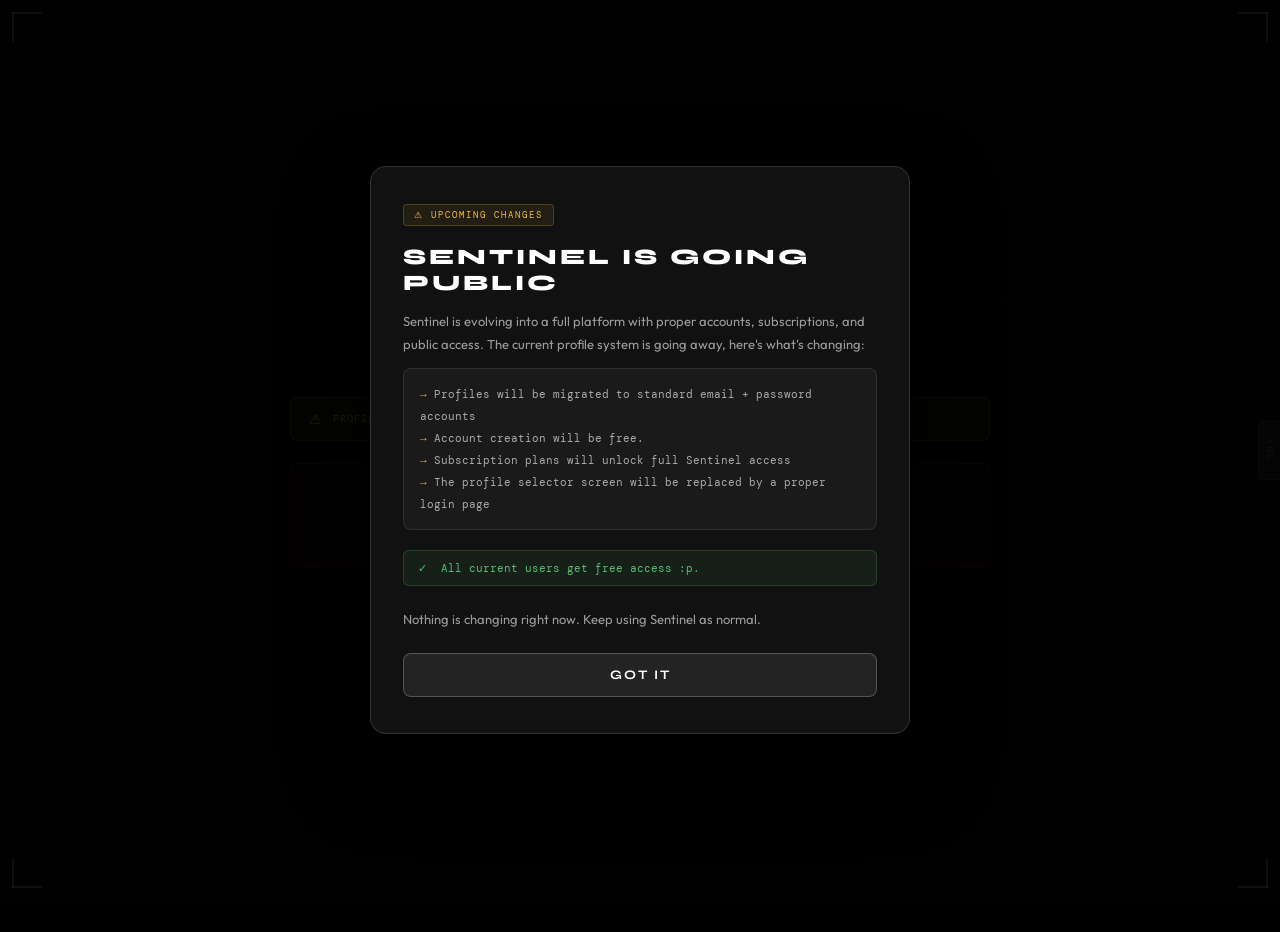
==== static/index.html @ 0b4715ba "Update index.html" ====
<!DOCTYPE html>
<html lang="en">
<head>
<meta charset="UTF-8">
<meta name="viewport" content="width=device-width, initial-scale=1.0">
<title>SENTINEL — Roblox Asset Moderation</title>
<link href="https://fonts.googleapis.com/css2?family=DM+Mono:wght@400;500&family=Syne:wght@400;600;700;800&family=Outfit:wght@300;400;500;600;700;900&display=swap" rel="stylesheet">
<style>
  *, *::before, *::after { margin: 0; padding: 0; box-sizing: border-box; }

  :root {
    --bg: #0a0a0a;
    --surface: rgba(30, 30, 30, 0.72);
    --surface2: rgba(38, 38, 38, 0.68);
    --surface3: rgba(48, 48, 48, 0.65);
    --border: rgba(255,255,255,0.11);
    --border-bright: rgba(255,255,255,0.26);
    --accent: #ffffff;
    --accent3: #ff3b3b;
    --warn: #f0c040;
    --text: #e8e8e8;
    --text-dim: rgba(232,232,232,0.52);
    --text-dimmer: rgba(232,232,232,0.28);
    --font-mono: 'DM Mono', monospace;
    --font-ui: 'Outfit', sans-serif;
    --font-display: 'Syne', sans-serif;
  }

  html, body { height: 100%; background: #000; color: var(--text); font-family: var(--font-ui); font-size: 15px; overflow: hidden; }

  /* ── VIDEO BACKGROUND ── */
  #bg-video {
    position: fixed; inset: 0; width: 100%; height: 100%;
    object-fit: cover; object-position: center;
    z-index: 0; pointer-events: none;
  }

  /* dim overlay so content stays readable */
  #bg-overlay {
    position: fixed; inset: 0;
    background: rgba(0,0,0,0.55);
    z-index: 0; pointer-events: none;
  }

  body::after {
    content: ''; position: fixed; inset: 0;
    background-image: url("data:image/svg+xml,%3Csvg viewBox='0 0 256 256' xmlns='http://www.w3.org/2000/svg'%3E%3Cfilter id='noise'%3E%3CfeTurbulence type='fractalNoise' baseFrequency='0.9' numOctaves='4' stitchTiles='stitch'/%3E%3C/filter%3E%3Crect width='100%25' height='100%25' filter='url(%23noise)' opacity='0.035'/%3E%3C/svg%3E");
    pointer-events: none; z-index: 9999; opacity: 0.4;
  }

  .corner-decor { position: fixed; width: 80px; height: 80px; pointer-events: none; z-index: 2; }
  .corner-decor::before, .corner-decor::after { content: ''; position: absolute; background: rgba(255,255,255,0.3); }
  .corner-decor.tl { top: 12px; left: 12px; }
  .corner-decor.tl::before { top:0;left:0;width:30px;height:2px; } .corner-decor.tl::after { top:0;left:0;width:2px;height:30px; }
  .corner-decor.tr { top: 12px; right: 12px; }
  .corner-decor.tr::before { top:0;right:0;width:30px;height:2px; } .corner-decor.tr::after { top:0;right:0;width:2px;height:30px; }
  .corner-decor.bl { bottom: 12px; left: 12px; }
  .corner-decor.bl::before { bottom:0;left:0;width:30px;height:2px; } .corner-decor.bl::after { bottom:0;left:0;width:2px;height:30px; }
  .corner-decor.br { bottom: 12px; right: 12px; }
  .corner-decor.br::before { bottom:0;right:0;width:30px;height:2px; } .corner-decor.br::after { bottom:0;right:0;width:2px;height:30px; }

  /* ── LAYOUT ── */
  #app { position: relative; z-index: 1; display: flex; flex-direction: column; height: 100vh; overflow: hidden; }

  /* ── TOPBAR ── */
  #topbar {
    display: flex; align-items: center; justify-content: space-between;
    padding: 12px 28px; border-bottom: 1px solid var(--border);
    background: rgba(10,10,10,0.75); backdrop-filter: blur(20px); -webkit-backdrop-filter: blur(20px); flex-shrink: 0;
  }

  .logo-lockup { display: flex; align-items: center; gap: 14px; }
  .logo-icon { width: 36px; height: 36px; border: 1px solid rgba(255,255,255,0.2); display: flex; align-items: center; justify-content: center; border-radius: 8px; background: rgba(255,255,255,0.06); }
  .logo-icon svg { width: 18px; height: 18px; }
  .logo-text { font-family: var(--font-display); font-size: 22px; font-weight: 800; letter-spacing: 5px; color: #fff; }
  .logo-sub { font-family: var(--font-mono); font-size: 9px; color: var(--text-dimmer); letter-spacing: 2px; text-transform: uppercase; margin-top: 2px; }

  .status-pill { display: flex; align-items: center; gap: 8px; padding: 6px 14px; border: 1px solid var(--border); background: var(--surface); font-family: var(--font-mono); font-size: 11px; color: var(--text-dim); letter-spacing: 1px; border-radius: 6px; }
  .status-dot { width: 7px; height: 7px; border-radius: 50%; background: var(--text-dimmer); transition: all 0.4s; }
  .status-dot.online { background: var(--accent); box-shadow: 0 0 8px var(--accent); animation: pulse-dot 2s infinite; }
  .status-dot.error { background: var(--accent3); box-shadow: 0 0 8px var(--accent3); }
  @keyframes pulse-dot { 0%,100%{opacity:1} 50%{opacity:0.4} }

  /* profile pill in topbar */
  .profile-pill {
    display: flex; align-items: center; gap: 10px;
    padding: 6px 14px; border: 1px solid var(--border);
    background: var(--surface); border-radius: 6px; cursor: pointer;
    transition: border-color 0.2s;
  }
  .profile-pill:hover { border-color: var(--border-bright); }
  .profile-pill-avatar { width: 24px; height: 24px; border-radius: 50%; background: var(--surface3); border: 1px solid var(--border); overflow: hidden; display: flex; align-items: center; justify-content: center; font-family: var(--font-display); font-weight: 700; font-size: 11px; color: rgba(255,255,255,0.6); flex-shrink: 0; }
  .profile-pill-avatar img { width: 100%; height: 100%; object-fit: cover; border-radius: 50%; }
  .profile-pill-name { font-family: var(--font-mono); font-size: 11px; color: var(--text-dim); letter-spacing: 1px; }

  /* ── NAV ── */
  #nav { display: flex; gap: 2px; padding: 0 28px; background: rgba(10,10,10,0.70); backdrop-filter: blur(20px); -webkit-backdrop-filter: blur(20px); border-bottom: 1px solid var(--border); flex-shrink: 0; }
  .nav-tab { padding: 11px 22px; font-family: var(--font-display); font-size: 13px; font-weight: 700; letter-spacing: 2px; text-transform: uppercase; color: var(--text-dimmer); cursor: pointer; border-bottom: 2px solid transparent; transition: all 0.25s; background: none; border-top: none; border-left: none; border-right: none; white-space: nowrap; }
  .nav-tab:hover { color: var(--text); }
  .nav-tab.active { color: #fff; border-bottom-color: #fff; }
  .nav-tab .tab-badge { position: absolute; top: 6px; right: 6px; width: 7px; height: 7px; border-radius: 50%; background: var(--accent3); box-shadow: 0 0 6px var(--accent3); display: none; }
  .nav-tab .tab-badge.show { display: block; }

  /* ── CONTENT ── */
  #content { flex: 1; overflow: hidden; position: relative; }
  .tab-panel { position: absolute; inset: 0; overflow-y: auto; padding: 28px; display: none; animation: fadeIn 0.2s ease; }
  .tab-panel.active { display: block; }
  @keyframes fadeIn { from{opacity:0;transform:translateY(6px)} to{opacity:1;transform:translateY(0)} }

  ::-webkit-scrollbar { width: 6px; }
  ::-webkit-scrollbar-track { background: transparent; }
  ::-webkit-scrollbar-thumb { background: rgba(255,255,255,0.1); border-radius: 3px; }

  /* ── CARDS ── */
  .card { background: var(--surface); border: 1px solid var(--border); padding: 20px; border-radius: 12px; transition: border-color 0.25s, box-shadow 0.25s; backdrop-filter: blur(12px); -webkit-backdrop-filter: blur(12px); }
  .card:hover { border-color: rgba(255,255,255,0.18); box-shadow: 0 4px 32px rgba(0,0,0,0.4); }

  .section-title { font-family: var(--font-display); font-size: 11px; font-weight: 700; letter-spacing: 3px; text-transform: uppercase; color: rgba(255,255,255,0.6); margin-bottom: 18px; display: flex; align-items: center; gap: 12px; }
  .section-title::before { content: ''; display: inline-block; width: 16px; height: 1px; background: rgba(255,255,255,0.35); }
  .section-title::after { content: ''; flex: 1; height: 1px; background: linear-gradient(90deg,rgba(255,255,255,0.08),transparent); pointer-events: none; }

  .grid-2 { display: grid; grid-template-columns: repeat(auto-fit,minmax(320px,1fr)); gap: 16px; }
  .grid-3 { display: grid; grid-template-columns: repeat(auto-fit,minmax(240px,1fr)); gap: 16px; }
  .grid-4 { display: grid; grid-template-columns: repeat(auto-fit,minmax(180px,1fr)); gap: 12px; }
  .mb-20 { margin-bottom: 20px; }
  .mb-28 { margin-bottom: 28px; }

  /* ── INPUTS ── */
  .field-label { font-family: var(--font-mono); font-size: 10px; letter-spacing: 2px; color: var(--text-dimmer); text-transform: uppercase; margin-bottom: 8px; display: block; }
  input[type="text"], input[type="password"], input[type="url"], input[type="number"], input[type="email"], textarea, select { width: 100%; background: rgba(255,255,255,0.04); border: 1px solid var(--border); color: var(--text); padding: 10px 14px; font-family: var(--font-mono); font-size: 12px; transition: all 0.2s; outline: none; appearance: none; border-radius: 6px; }
  input:focus, textarea:focus, select:focus { border-color: rgba(255,255,255,0.3); background: rgba(255,255,255,0.06); }
  textarea { resize: vertical; min-height: 90px; }
  select option { background: var(--surface2); color: var(--text); }

  /* ── BUTTONS ── */
  .btn { padding: 10px 20px; font-family: var(--font-display); font-size: 12px; font-weight: 700; letter-spacing: 1.5px; text-transform: uppercase; cursor: pointer; border: 1px solid var(--border); background: transparent; color: var(--text-dim); transition: all 0.2s; border-radius: 6px; }
  .btn:hover { border-color: rgba(255,255,255,0.22); background: rgba(255,255,255,0.05); color: var(--text); }
  .btn-primary { border-color: rgba(255,255,255,0.25); color: #fff; background: rgba(255,255,255,0.08); }
  .btn-primary:hover { background: rgba(255,255,255,0.14); border-color: rgba(255,255,255,0.4); }
  .btn-danger { border-color: rgba(255,59,59,0.35); color: #ff5f5f; background: rgba(255,59,59,0.06); }
  .btn-danger:hover { background: rgba(255,59,59,0.12); }
  .btn-warn { border-color: rgba(240,192,64,0.35); color: var(--warn); }
  .btn-sm { padding: 6px 14px; font-size: 11px; }
  .btn-block { width: 100%; }
  .btn-group { display: flex; gap: 10px; flex-wrap: wrap; margin-top: 12px; }

  /* ── TOGGLE ── */
  .toggle-row { display: flex; align-items: center; justify-content: space-between; gap: 12px; margin-bottom: 14px; }
  .toggle-label { font-size: 14px; font-weight: 600; color: var(--text); }
  .toggle-desc { font-family: var(--font-mono); font-size: 10px; color: var(--text-dimmer); margin-top: 3px; }
  .toggle-sw { width: 44px; height: 24px; background: rgba(255,255,255,0.1); border: 1px solid var(--border); border-radius: 12px; position: relative; cursor: pointer; flex-shrink: 0; transition: all 0.3s; }
  .toggle-sw::after { content: ''; position: absolute; width: 18px; height: 18px; background: var(--text-dim); border-radius: 50%; top: 2px; left: 2px; transition: all 0.3s; }
  .toggle-sw.on { background: rgba(255,255,255,0.15); border-color: rgba(255,255,255,0.3); }
  .toggle-sw.on::after { left: 22px; background: #fff; }

  /* ── SLIDER ── */
  .slider-row { display: flex; align-items: center; gap: 14px; }
  input[type="range"] { flex: 1; -webkit-appearance: none; height: 2px; background: rgba(255,255,255,0.1); border: none; border-radius: 2px; outline: none; padding: 0; }
  input[type="range"]::-webkit-slider-thumb { -webkit-appearance: none; width: 14px; height: 14px; border-radius: 50%; background: #fff; cursor: pointer; }
  .slider-val { font-family: var(--font-mono); font-size: 12px; color: var(--text-dim); min-width: 55px; text-align: right; }

  /* ── BADGES ── */
  .badge { display: inline-flex; align-items: center; gap: 5px; padding: 3px 10px; font-family: var(--font-mono); font-size: 10px; letter-spacing: 1px; border-radius: 2px; text-transform: uppercase; }
  .badge-active { background: rgba(255,255,255,0.08); color: #d0d0d0; border: 1px solid rgba(255,255,255,0.15); }
  .badge-inactive { background: rgba(255,59,59,0.1); color: #ff6b6b; border: 1px solid rgba(255,59,59,0.2); }
  .badge-info { background: rgba(255,255,255,0.06); color: rgba(255,255,255,0.7); border: 1px solid rgba(255,255,255,0.1); }

  /* ── STAT CARDS ── */
  .stat-card { background: var(--surface); border: 1px solid var(--border); padding: 18px 20px; border-radius: 10px; backdrop-filter: blur(12px); -webkit-backdrop-filter: blur(12px); }
  .stat-value { font-family: var(--font-display); font-size: 36px; font-weight: 800; color: #fff; line-height: 1; }
  .stat-label { font-family: var(--font-mono); font-size: 10px; color: var(--text-dimmer); letter-spacing: 2px; text-transform: uppercase; margin-top: 6px; }

  /* ── HISTORY ── */
  .history-item { background: var(--surface); border: 1px solid var(--border); padding: 16px 18px; margin-bottom: 8px; display: flex; align-items: center; gap: 16px; border-radius: 10px; transition: all 0.2s; }
  .history-item:hover { border-color: rgba(255,255,255,0.12); background: var(--surface2); }
  .history-avatar { width: 44px; height: 44px; border-radius: 50%; border: 1px solid var(--border); background: var(--surface3); flex-shrink: 0; display: flex; align-items: center; justify-content: center; font-family: var(--font-display); font-weight: 700; font-size: 16px; color: rgba(255,255,255,0.6); }
  .history-user { flex: 1; min-width: 0; }
  .history-user .display-name { font-weight: 700; font-size: 14px; }
  .history-user .username { font-family: var(--font-mono); font-size: 10px; color: var(--text-dimmer); }
  .history-audio { display: flex; align-items: center; gap: 8px; padding: 6px 12px; background: rgba(255,255,255,0.04); border: 1px solid var(--border); margin-top: 8px; font-family: var(--font-mono); font-size: 10px; color: var(--text-dim); border-radius: 4px; }
  .history-meta { display: flex; flex-direction: column; align-items: flex-end; gap: 5px; flex-shrink: 0; }
  .history-time { font-family: var(--font-mono); font-size: 10px; color: var(--text-dimmer); }

  /* ── GROUP ITEM ── */
  .group-item { background: var(--surface2); border: 1px solid var(--border); padding: 16px 18px; margin-bottom: 10px; display: flex; justify-content: space-between; align-items: center; gap: 12px; border-radius: 8px; }

  /* ── ASSET TYPE FILTER ── */
  .asset-filter-grid { display: grid; grid-template-columns: repeat(auto-fill, minmax(130px, 1fr)); gap: 8px; margin-bottom: 12px; }
  .asset-chip { display: flex; align-items: center; gap: 8px; padding: 8px 12px; border: 1px solid var(--border); border-radius: 6px; background: var(--surface2); cursor: pointer; transition: all 0.2s; font-family: var(--font-mono); font-size: 11px; color: var(--text-dim); user-select: none; }
  .asset-chip:hover { border-color: rgba(255,255,255,0.2); color: var(--text); }
  .asset-chip.selected { border-color: rgba(255,255,255,0.35); background: rgba(255,255,255,0.07); color: #fff; }
  .asset-chip-dot { width: 8px; height: 8px; border-radius: 50%; border: 1px solid rgba(255,255,255,0.3); flex-shrink: 0; transition: all 0.2s; }
  .asset-chip.selected .asset-chip-dot { background: #fff; border-color: #fff; }

  /* ── WHITELIST TABS ── */
  .wl-tabs { display: flex; gap: 6px; flex-wrap: wrap; margin-bottom: 12px; }
  .wl-tab { padding: 5px 12px; font-family: var(--font-mono); font-size: 10px; letter-spacing: 1px; border: 1px solid var(--border); border-radius: 4px; cursor: pointer; background: transparent; color: var(--text-dimmer); transition: all 0.2s; }
  .wl-tab:hover { border-color: rgba(255,255,255,0.2); color: var(--text); }
  .wl-tab.active { border-color: rgba(255,255,255,0.3); color: #fff; background: rgba(255,255,255,0.06); }

  /* ── TOAST ── */
  #toast-container { position: fixed; bottom: 20px; right: 20px; z-index: 9000; display: flex; flex-direction: column; gap: 10px; pointer-events: none; }
  .toast { padding: 12px 18px; background: var(--surface2); border-left: 2px solid rgba(255,255,255,0.3); font-family: var(--font-mono); font-size: 11px; animation: toast-in 0.3s ease, toast-out 0.3s ease 2.7s forwards; pointer-events: auto; max-width: 320px; box-shadow: 0 4px 24px rgba(0,0,0,0.6); border-radius: 6px; }
  .toast.success { border-color: rgba(200,200,200,0.4); }
  .toast.error { border-color: rgba(255,59,59,0.5); }
  .toast.warn { border-color: rgba(240,192,64,0.5); }
  @keyframes toast-in { from{opacity:0;transform:translateX(20px)} to{opacity:1;transform:translateX(0)} }
  @keyframes toast-out { from{opacity:1} to{opacity:0;pointer-events:none} }

  /* ── CRASH RECOVERY OVERLAY ── */
  #crash-overlay { position: fixed; inset: 0; z-index: 100000; background: #0a0a0a; display: flex; align-items: center; justify-content: center; }
  #crash-overlay.hidden { display: none; }
  .crash-box { text-align: center; max-width: 380px; padding: 32px; }
  .crash-dot { width: 10px; height: 10px; border-radius: 50%; background: var(--accent3); margin: 0 auto 22px; box-shadow: 0 0 14px rgba(255,59,59,0.6); animation: crash-pulse 1.4s infinite; }
  .crash-dot.updating { background: var(--warn); box-shadow: 0 0 14px rgba(240,192,64,0.6); }
  @keyframes crash-pulse { 0%,100%{opacity:1;transform:scale(1);} 50%{opacity:.35;transform:scale(.7);} }
  .crash-sub.updating { color: var(--warn); }
  .crash-title { font-family: var(--font-display); font-size: 22px; font-weight: 800; letter-spacing: 6px; color: #fff; }
  .crash-sub { font-family: var(--font-mono); font-size: 10px; letter-spacing: 3px; color: var(--accent3); margin-top: 9px; text-transform: uppercase; }
  .crash-msg { font-size: 13px; color: var(--text-dim); margin-top: 18px; line-height: 1.6; }
  .crash-bar { width: 100%; height: 3px; background: rgba(255,255,255,0.08); border-radius: 4px; margin-top: 26px; overflow: hidden; }
  .crash-bar-fill { height: 100%; width: 0%; background: #fff; border-radius: 4px; transition: width 0.5s ease; }
  .crash-status { font-family: var(--font-mono); font-size: 10px; letter-spacing: 1px; color: var(--text-dimmer); margin-top: 12px; }

  /* ── MIGRATION NOTICE POPUP ── */
  #migration-popup {
    position: fixed; inset: 0; z-index: 99000;
    display: flex; align-items: center; justify-content: center;
    padding: 20px;
    background: rgba(0,0,0,0.82);
    animation: fadeIn 0.3s ease;
  }
  #migration-popup.hidden { display: none; }
  #migration-popup-box {
    background: rgba(18,18,18,0.95);
    border: 1px solid rgba(255,255,255,0.14);
    border-radius: 16px;
    padding: 36px 32px;
    max-width: 540px; width: 100%;
    backdrop-filter: blur(20px); -webkit-backdrop-filter: blur(20px);
    box-shadow: 0 32px 80px rgba(0,0,0,0.8);
    animation: fadeIn 0.35s ease;
  }
  #migration-popup-box .mig-tag {
    display: inline-flex; align-items: center; gap: 6px;
    font-family: var(--font-mono); font-size: 9px; letter-spacing: 2px;
    color: var(--warn); background: rgba(240,192,64,0.08);
    border: 1px solid rgba(240,192,64,0.22);
    padding: 4px 10px; border-radius: 4px; margin-bottom: 18px;
  }
  #migration-popup-box h2 {
    font-family: var(--font-display); font-size: 22px; font-weight: 800;
    letter-spacing: 3px; color: #fff; margin-bottom: 14px;
  }
  #migration-popup-box p {
    font-family: var(--font-ui); font-size: 13px; line-height: 1.75;
    color: rgba(232,232,232,0.65); margin-bottom: 12px;
  }
  #migration-popup-box .mig-highlight {
    background: rgba(255,255,255,0.04);
    border: 1px solid rgba(255,255,255,0.09);
    border-radius: 8px; padding: 14px 16px; margin-bottom: 20px;
  }
  #migration-popup-box .mig-highlight li {
    font-family: var(--font-mono); font-size: 11px;
    color: rgba(232,232,232,0.7); line-height: 2;
    list-style: none; padding-left: 0;
  }
  #migration-popup-box .mig-highlight li::before {
    content: '→ '; color: var(--warn);
  }
  #migration-popup-box .mig-lifetime {
    font-family: var(--font-mono); font-size: 11px;
    color: rgba(100,220,130,0.85);
    background: rgba(100,220,130,0.07);
    border: 1px solid rgba(100,220,130,0.18);
    border-radius: 6px; padding: 10px 14px; margin-bottom: 22px;
  }
  #migration-popup-ok {
    width: 100%; padding: 13px;
    background: rgba(255,255,255,0.08);
    border: 1px solid rgba(255,255,255,0.22);
    color: #fff; font-family: var(--font-display);
    font-size: 13px; font-weight: 700; letter-spacing: 2px;
    border-radius: 8px; cursor: pointer;
    transition: all 0.2s;
  }
  #migration-popup-ok:hover {
    background: rgba(255,255,255,0.14);
    border-color: rgba(255,255,255,0.4);
  }

  /* ── PROFILE SCREEN MIGRATION BANNER ── */
  #profile-migration-banner {
    display: flex; align-items: center; gap: 10px;
    padding: 10px 18px; margin-bottom: 22px;
    background: rgba(240,192,64,0.07);
    border: 1px solid rgba(240,192,64,0.25);
    border-radius: 8px; max-width: 700px; width: 100%;
    backdrop-filter: blur(10px); -webkit-backdrop-filter: blur(10px);
  }
  #profile-migration-banner .pmb-icon {
    font-size: 14px; flex-shrink: 0;
  }
  #profile-migration-banner span {
    font-family: var(--font-mono); font-size: 10px;
    color: rgba(240,192,64,0.85); letter-spacing: 1px; line-height: 1.6;
  }
  .modal-overlay { position: fixed; inset: 0; background: rgba(0,0,0,0.75); z-index: 500; display: none; align-items: center; justify-content: center; padding: 20px; }
  .modal-overlay.open { display: flex; }
  .modal-box { background: var(--surface); border: 1px solid rgba(255,255,255,0.14); padding: 32px; width: 100%; max-width: 520px; max-height: 85vh; overflow-y: auto; position: relative; border-radius: 14px; box-shadow: 0 24px 80px rgba(0,0,0,0.7); animation: fadeIn 0.2s ease; backdrop-filter: blur(16px); -webkit-backdrop-filter: blur(16px); }
  .modal-box-lg { max-width: 760px; max-height: 82vh; display: flex; flex-direction: column; }
  .settings-tabs { display: flex; gap: 4px; border-bottom: 1px solid var(--border); margin-bottom: 20px; flex-wrap: wrap; }
  .settings-tab-btn { padding: 9px 16px; font-family: var(--font-display); font-size: 11px; font-weight: 700; letter-spacing: 1.5px; text-transform: uppercase; color: var(--text-dimmer); cursor: pointer; border-bottom: 2px solid transparent; transition: all 0.15s; }
  .settings-tab-btn:hover { color: var(--text-dim); }
  .settings-tab-btn.active { color: #fff; border-bottom-color: #fff; }
  .settings-tab-body { overflow-y: auto; flex: 1; padding-right: 4px; }
  .settings-tab-panel { display: none; }
  .settings-tab-panel.active { display: block; }
  .modal-close { position: absolute; top: 16px; right: 16px; background: none; border: 1px solid var(--border); color: var(--text-dim); width: 28px; height: 28px; cursor: pointer; font-size: 14px; display: flex; align-items: center; justify-content: center; transition: all 0.2s; border-radius: 6px; z-index: 10; }
  .modal-close:hover { border-color: rgba(255,59,59,0.4); color: #ff6b6b; }

  /* ── PROFILE SELECTOR SCREEN ── */
  #profile-screen {
    position: fixed; inset: 0; z-index: 200;
    background: var(--bg); display: flex; align-items: center; justify-content: center;
    flex-direction: column; padding: 40px 20px;
  }
  #profile-screen.hidden { display: none; }

  #exe-screen {
    position: fixed; inset: 0; z-index: 210;
    background: var(--bg); display: flex; align-items: center; justify-content: center;
    flex-direction: column; padding: 40px 20px;
  }
  #exe-screen.hidden { display: none; }
  #exe-screen-box {
    width: 100%; max-width: 380px;
    background: var(--surface); border: 1px solid rgba(255,255,255,0.14);
    border-radius: 14px; padding: 32px; box-shadow: 0 24px 80px rgba(0,0,0,0.7);
  }

  .profile-screen-logo { text-align: center; margin-bottom: 40px; }
  .profile-screen-logo .big-logo { font-family: var(--font-display); font-size: 36px; font-weight: 800; letter-spacing: 8px; color: #fff; }
  .profile-screen-logo .big-sub { font-family: var(--font-mono); font-size: 10px; color: var(--text-dimmer); letter-spacing: 3px; margin-top: 6px; }

  .profile-grid { display: grid; grid-template-columns: repeat(auto-fill, minmax(160px, 1fr)); gap: 16px; width: 100%; max-width: 700px; margin-bottom: 24px; }
  .profile-card { background: var(--surface); border: 1px solid var(--border); border-radius: 12px; padding: 24px 16px; text-align: center; cursor: pointer; transition: all 0.25s; backdrop-filter: blur(12px); -webkit-backdrop-filter: blur(12px); }
  .profile-card:hover { border-color: rgba(255,255,255,0.25); background: var(--surface2); transform: translateY(-2px); }
  .profile-card.add-card { border-style: dashed; border-color: rgba(255,255,255,0.1); }
  .profile-card.add-card:hover { border-color: rgba(255,255,255,0.25); }
  .profile-card { position: relative; }
  .profile-delete-btn {
    position: absolute; top: 8px; right: 8px;
    width: 24px; height: 24px;
    border-radius: 50%;
    background: rgba(255,59,59,0.15);
    border: 1px solid rgba(255,59,59,0.3);
    color: #ff5f5f;
    font-size: 12px;
    display: none;
    align-items: center; justify-content: center;
    cursor: pointer;
    transition: all 0.2s;
    z-index: 10;
  }
  .profile-delete-btn:hover { background: rgba(255,59,59,0.3); }
  .profile-card:hover .profile-delete-btn { display: flex; }

  .profile-card-avatar { width: 64px; height: 64px; border-radius: 50%; border: 2px solid var(--border); background: var(--surface3); margin: 0 auto 14px; overflow: hidden; display: flex; align-items: center; justify-content: center; font-family: var(--font-display); font-weight: 800; font-size: 24px; color: rgba(255,255,255,0.5); }
  .profile-card-avatar img { width: 100%; height: 100%; object-fit: cover; border-radius: 50%; }
  .profile-card-name { font-family: var(--font-display); font-size: 15px; font-weight: 700; letter-spacing: 1px; color: #fff; margin-bottom: 4px; }
  .profile-card-sub { font-family: var(--font-mono); font-size: 9px; color: var(--text-dimmer); letter-spacing: 1px; }

  /* ── PIN MODAL ── */
  .pin-display { display: flex; gap: 12px; justify-content: center; margin: 24px 0; }
  .pin-dot { width: 16px; height: 16px; border-radius: 50%; border: 2px solid rgba(255,255,255,0.2); transition: all 0.2s; }
  .pin-dot.filled { background: #fff; border-color: #fff; }
  .pin-keypad { display: grid; grid-template-columns: repeat(3, 1fr); gap: 10px; max-width: 240px; margin: 0 auto; }
  .pin-key { padding: 16px; background: var(--surface2); border: 1px solid var(--border); border-radius: 8px; font-family: var(--font-display); font-size: 18px; font-weight: 700; color: var(--text); cursor: pointer; transition: all 0.15s; text-align: center; }
  .pin-key:hover { background: var(--surface3); border-color: rgba(255,255,255,0.2); }
  .pin-key:active { transform: scale(0.95); }
  .pin-key.del { font-size: 14px; color: var(--text-dim); }

  /* ── INFO BOX ── */
  .info-box { padding: 12px 16px; background: rgba(255,255,255,0.04); border: 1px solid rgba(255,255,255,0.08); font-family: var(--font-mono); font-size: 11px; line-height: 1.7; color: var(--text-dim); margin-bottom: 16px; border-radius: 6px; }
  .info-box.warn-box { background: rgba(240,192,64,0.05); border-color: rgba(240,192,64,0.18); color: var(--warn); }

  .divider { height: 1px; background: linear-gradient(90deg,transparent,var(--border),transparent); margin: 28px 0; }

  .danger-zone { border: 1px solid rgba(255,77,109,0.3); padding: 16px 20px; border-radius: 8px; }

  /* ── CONNECT CODE ── */
  .connect-code-display { font-family: var(--font-display); font-size: 64px; font-weight: 800; letter-spacing: 16px; color: #fff; background: var(--surface2); border: 1px solid var(--border-bright); padding: 24px; border-radius: 12px; text-align: center; margin-bottom: 10px; transition: border-color 0.3s; }
  .connect-code-display.connected { border-color: rgba(255,255,255,0.5); }

  @media (max-width: 600px) {
    #topbar { padding: 10px 14px; }
    #nav { padding: 0 10px; overflow-x: auto; }
    .tab-panel { padding: 16px; }
    .profile-grid { grid-template-columns: repeat(2, 1fr); }
  }

  /* ── MEMORY BAR ── */
  .mem-bar-wrap {
    display: flex; align-items: center; gap: 8px;
    padding: 5px 12px; border: 1px solid var(--border);
    background: var(--surface); border-radius: 6px;
    font-family: var(--font-mono); font-size: 10px;
    color: var(--text-dimmer); letter-spacing: 1px;
    cursor: default; transition: all 0.3s;
  }
  .mem-bar-wrap.warn { border-color: rgba(240,192,64,0.4); color: var(--warn); }
  .mem-bar-wrap.crit { border-color: rgba(255,59,59,0.5); color: #ff6b6b; animation: pulse-border 1s infinite; }
  @keyframes pulse-border { 0%,100%{border-color:rgba(255,59,59,0.5)} 50%{border-color:rgba(255,59,59,0.9)} }
  .mem-track { width: 60px; height: 4px; background: rgba(255,255,255,0.08); border-radius: 2px; overflow: hidden; }
  .mem-fill { height: 100%; border-radius: 2px; background: rgba(255,255,255,0.5); transition: width 0.5s, background 0.5s; }
  .mem-fill.warn { background: var(--warn); }
  .mem-fill.crit { background: #ff5f5f; }
  .degraded-tag {
    padding: 2px 6px; font-size: 9px; letter-spacing: 1px;
    background: rgba(255,59,59,0.15); color: #ff6b6b;
    border: 1px solid rgba(255,59,59,0.3); border-radius: 3px;
    animation: pulse-dot 1s infinite;
  }

  /* ── FLOATING LOG BUTTON ── */
  #log-float-btn {
    position: fixed; right: 0; top: 50%; transform: translateY(-50%);
    width: 22px; height: 60px; background: var(--surface2);
    border: 1px solid var(--border); border-right: none;
    border-radius: 6px 0 0 6px; cursor: pointer; z-index: 300;
    display: flex; align-items: center; justify-content: center;
    writing-mode: vertical-rl; font-family: var(--font-mono);
    font-size: 8px; color: var(--text-dimmer); letter-spacing: 2px;
    text-transform: uppercase; transition: all 0.2s;
  }
  #log-float-btn:hover { background: var(--surface3); color: var(--text); border-color: rgba(255,255,255,0.15); }
  #log-float-btn.debug-on { color: #ff5f5f; border-color: rgba(255,59,59,0.3); }

  /* ── FLOATING LOG WINDOW ── */
  #log-float-panel {
    position: fixed; right: 22px; top: 50%;
    transform: translateY(-50%);
    width: 420px; max-height: 60vh;
    background: rgba(10,10,10,0.97);
    border: 1px solid rgba(255,255,255,0.12);
    border-radius: 10px; z-index: 299;
    display: none; flex-direction: column;
    box-shadow: -8px 0 40px rgba(0,0,0,0.6);
    backdrop-filter: blur(16px);
    animation: slideInRight 0.2s ease;
  }
  #log-float-panel.open { display: flex; }
  @keyframes slideInRight { from{opacity:0;transform:translateY(-50%) translateX(20px)} to{opacity:1;transform:translateY(-50%) translateX(0)} }

  .log-panel-header {
    display: flex; align-items: center; justify-content: space-between;
    padding: 10px 14px; border-bottom: 1px solid var(--border);
    flex-shrink: 0;
  }
  .log-panel-title { font-family: var(--font-display); font-size: 12px; font-weight: 700; letter-spacing: 2px; color: #fff; }
  .log-panel-controls { display: flex; gap: 6px; align-items: center; }
  .log-panel-controls select { background: var(--surface2); border: 1px solid var(--border); color: var(--text-dim); padding: 3px 6px; font-family: var(--font-mono); font-size: 9px; border-radius: 4px; }

  .log-entries {
    flex: 1; overflow-y: auto; padding: 8px;
    font-family: var(--font-mono); font-size: 10px;
    line-height: 1.6;
  }
  .log-entry { padding: 3px 6px; border-radius: 3px; margin-bottom: 2px; display: flex; gap: 8px; }
  .log-entry:hover { background: rgba(255,255,255,0.03); }
  .log-ts { color: var(--text-dimmer); flex-shrink: 0; }
  .log-src { color: rgba(255,255,255,0.35); flex-shrink: 0; min-width: 60px; }
  .log-lvl { flex-shrink: 0; min-width: 52px; font-weight: 700; }
  .log-msg { color: var(--text-dim); word-break: break-all; }
  .log-lvl.INFO    { color: rgba(200,200,200,0.8); }
  .log-lvl.DEBUG   { color: rgba(150,180,255,0.8); }
  .log-lvl.WARN    { color: var(--warn); }
  .log-lvl.ERROR   { color: #ff5f5f; }
  .log-lvl.ARCHIVE { color: rgba(100,255,160,0.8); }
  .log-lvl.DM      { color: rgba(200,150,255,0.8); }
  .log-lvl.NETWORK { color: rgba(100,200,255,0.8); }
  .log-lvl.MEMORY  { color: rgba(255,180,100,0.8); }

  /* ── DEBUG PANEL IN SETTINGS ── */
  .debug-section { margin-top: 20px; }
  .debug-grid { display: grid; grid-template-columns: 1fr 1fr; gap: 10px; margin-bottom: 14px; }
  .debug-stat { background: var(--surface2); border: 1px solid var(--border); padding: 12px 14px; border-radius: 8px; }
  .debug-stat-val { font-family: var(--font-display); font-size: 22px; font-weight: 800; color: #fff; }
  .debug-stat-lbl { font-family: var(--font-mono); font-size: 9px; color: var(--text-dimmer); letter-spacing: 1px; text-transform: uppercase; margin-top: 3px; }
  .debug-log-box {
    background: var(--surface2); border: 1px solid var(--border);
    border-radius: 8px; height: 260px; overflow-y: auto;
    font-family: var(--font-mono); font-size: 10px;
    padding: 8px;
  }

  /* ── SAVE-ACCOUNT POPUP ── */
  #save-account-popup {
    position: fixed; bottom: 28px; right: 28px; z-index: 1200;
    width: 320px;
    background: var(--surface); border: 1px solid var(--border-bright);
    border-radius: 12px; box-shadow: 0 8px 40px rgba(0,0,0,0.7);
    padding: 18px 20px 16px;
    transform: translateY(20px); opacity: 0;
    transition: transform 0.28s cubic-bezier(0.22,1,0.36,1), opacity 0.28s ease;
    pointer-events: none;
  }
  #save-account-popup.visible {
    transform: translateY(0); opacity: 1; pointer-events: all;
  }
  .save-popup-header {
    display: flex; align-items: center; gap: 10px; margin-bottom: 12px;
  }
  .save-popup-avatar {
    width: 38px; height: 38px; border-radius: 50%;
    border: 1px solid var(--border-bright); overflow: hidden;
    background: var(--surface3); flex-shrink: 0;
    display: flex; align-items: center; justify-content: center;
    font-family: var(--font-display); font-weight: 800; font-size: 14px;
    color: rgba(255,255,255,0.5);
  }
  .save-popup-avatar img { width: 100%; height: 100%; object-fit: cover; }
  .save-popup-title {
    font-family: var(--font-display); font-size: 13px;
    font-weight: 700; letter-spacing: 1px; color: #fff;
  }
  .save-popup-sub {
    font-family: var(--font-mono); font-size: 10px;
    color: var(--text-dimmer); margin-top: 2px;
  }
  .save-popup-question {
    font-family: var(--font-mono); font-size: 11px;
    color: var(--text-dim); margin-bottom: 14px; line-height: 1.6;
  }
  .save-popup-btns {
    display: flex; gap: 8px;
  }
  .save-popup-btns .btn {
    flex: 1; padding: 8px 0; font-size: 12px; justify-content: center;
  }

  /* ── COOKIE SAVE MODE SELECTOR (Settings) ── */
  .save-mode-options {
    display: flex; flex-direction: column; gap: 8px; margin-top: 10px;
  }
  .save-mode-option {
    display: flex; align-items: flex-start; gap: 12px;
    padding: 10px 12px; border-radius: 8px;
    border: 1px solid var(--border);
    background: var(--surface2); cursor: pointer;
    transition: border-color 0.18s, background 0.18s;
  }
  .save-mode-option:hover { border-color: rgba(255,255,255,0.18); }
  .save-mode-option.active {
    border-color: rgba(255,255,255,0.5);
    background: rgba(255,255,255,0.05);
  }
  .save-mode-dot {
    width: 16px; height: 16px; border-radius: 50%;
    border: 2px solid rgba(255,255,255,0.25);
    flex-shrink: 0; margin-top: 1px;
    display: flex; align-items: center; justify-content: center;
    transition: border-color 0.18s;
  }
  .save-mode-option.active .save-mode-dot {
    border-color: #fff;
  }
  .save-mode-dot::after {
    content: ''; width: 7px; height: 7px; border-radius: 50%;
    background: #fff; display: none;
  }
  .save-mode-option.active .save-mode-dot::after { display: block; }
  .save-mode-label { font-size: 13px; font-weight: 600; color: var(--text); }
  .save-mode-desc  { font-family: var(--font-mono); font-size: 10px; color: var(--text-dimmer); margin-top: 2px; line-height: 1.5; }

  /* ══════════════════════════════════════════════════
     SENTINEL ANIMATION LAYER — injected
  ══════════════════════════════════════════════════ */

  /* ── BOOT SPLASH ── */
  #boot-splash {
    position: fixed; inset: 0; z-index: 9998;
    background: #000; display: flex; flex-direction: column;
    align-items: center; justify-content: center;
    overflow: hidden;
  }
  #boot-splash.fade-out {
    animation: splash-exit 0.8s cubic-bezier(0.4,0,0.2,1) forwards;
  }
  @keyframes splash-exit {
    0%   { opacity:1; transform:scale(1); }
    60%  { opacity:1; transform:scale(1.02); }
    100% { opacity:0; transform:scale(0.97); pointer-events:none; }
  }

  #boot-scanline-sweep {
    position: absolute; top: -100%; left: 0; right: 0; height: 60%;
    background: linear-gradient(180deg,
      transparent 0%,
      rgba(255,255,255,0.012) 40%,
      rgba(255,255,255,0.025) 50%,
      rgba(255,255,255,0.012) 60%,
      transparent 100%);
    animation: boot-sweep 1.4s ease-in-out 0.2s;
    pointer-events: none;
  }
  @keyframes boot-sweep {
    from { top: -60%; } to { top: 100%; }
  }

  #boot-logo-wrap {
    text-align: center; position: relative;
  }
  #boot-logo-text {
    font-family: var(--font-display); font-size: clamp(42px,9vw,90px);
    font-weight: 800; letter-spacing: clamp(8px,2vw,20px);
    color: #fff; position: relative; display: inline-block;
    animation: boot-logo-in 0.6s cubic-bezier(0.16,1,0.3,1) 0.1s both;
  }
  @keyframes boot-logo-in {
    from { opacity:0; transform:translateY(30px) scaleX(0.8); letter-spacing: 2px; }
    to   { opacity:1; transform:translateY(0) scaleX(1); }
  }

  #boot-logo-text.glitching::before,
  #boot-logo-text.glitching::after {
    content: attr(data-text);
    position: absolute; top: 0; left: 0; width: 100%; height: 100%;
    font-family: var(--font-display); font-size: inherit;
    font-weight: 800; letter-spacing: inherit;
  }
  #boot-logo-text.glitching::before {
    color: #ff3b3b; animation: glitch-1 0.15s infinite;
    clip-path: polygon(0 20%, 100% 20%, 100% 40%, 0 40%);
  }
  #boot-logo-text.glitching::after {
    color: rgba(100,200,255,0.8); animation: glitch-2 0.15s infinite;
    clip-path: polygon(0 60%, 100% 60%, 100% 80%, 0 80%);
  }
  @keyframes glitch-1 {
    0%,100%{transform:translate(0)} 33%{transform:translate(-4px,1px)} 66%{transform:translate(4px,-1px)}
  }
  @keyframes glitch-2 {
    0%,100%{transform:translate(0)} 33%{transform:translate(3px,-2px)} 66%{transform:translate(-3px,2px)}
  }

  #boot-tagline {
    font-family: var(--font-mono); font-size: clamp(9px,1.2vw,12px);
    color: rgba(255,255,255,0.35); letter-spacing: 4px; text-transform: uppercase;
    margin-top: 14px;
    animation: boot-tag-in 0.5s ease 0.55s both;
  }
  @keyframes boot-tag-in { from{opacity:0;transform:translateY(8px)} to{opacity:1;transform:none} }

  #boot-progress-wrap {
    margin-top: 52px; width: clamp(200px,30vw,320px);
    animation: boot-tag-in 0.5s ease 0.65s both;
  }
  #boot-progress-bar {
    height: 1px; background: rgba(255,255,255,0.08);
    border-radius: 1px; overflow: hidden; position: relative;
  }
  #boot-progress-fill {
    height: 100%; width: 0%; background: rgba(255,255,255,0.7);
    border-radius: 1px; transition: width 0.08s linear;
    box-shadow: 0 0 8px rgba(255,255,255,0.4);
  }
  #boot-status-text {
    font-family: var(--font-mono); font-size: 10px;
    color: rgba(255,255,255,0.3); letter-spacing: 2px;
    margin-top: 10px; text-align: left;
    min-height: 16px;
  }

  #boot-corners .bc { position: absolute; width: 32px; height: 32px; }
  #boot-corners .bc::before, #boot-corners .bc::after {
    content:''; position:absolute; background:rgba(255,255,255,0.4);
    animation: bc-in 0.4s ease 0.05s both;
  }
  @keyframes bc-in { from{transform:scaleX(0)} to{transform:scaleX(1)} }
  #boot-corners .bc.tl { top:20px;left:20px; }
  #boot-corners .bc.tl::before{top:0;left:0;width:24px;height:1px;}
  #boot-corners .bc.tl::after{top:0;left:0;width:1px;height:24px;animation:bc-v 0.4s ease 0.1s both;}
  #boot-corners .bc.tr { top:20px;right:20px; }
  #boot-corners .bc.tr::before{top:0;right:0;width:24px;height:1px;}
  #boot-corners .bc.tr::after{top:0;right:0;width:1px;height:24px;animation:bc-v 0.4s ease 0.1s both;}
  #boot-corners .bc.bl { bottom:20px;left:20px; }
  #boot-corners .bc.bl::before{bottom:0;left:0;width:24px;height:1px;}
  #boot-corners .bc.bl::after{bottom:0;left:0;width:1px;height:24px;animation:bc-v 0.4s ease 0.1s both;}
  #boot-corners .bc.br { bottom:20px;right:20px; }
  #boot-corners .bc.br::before{bottom:0;right:0;width:24px;height:1px;}
  #boot-corners .bc.br::after{bottom:0;right:0;width:1px;height:24px;animation:bc-v 0.4s ease 0.1s both;}
  @keyframes bc-v { from{transform:scaleY(0)} to{transform:scaleY(1)} }

  /* ── MOUSE-REACTIVE GRID ── */
  #grid-glow-canvas {
    position: fixed; inset: 0; pointer-events: none; z-index: 0;
    mix-blend-mode: screen; opacity: 0.85;
  }

  /* ── PARTICLE FIELD ── */
  #particle-canvas {
    position: fixed; inset: 0; pointer-events: none; z-index: 0; opacity: 0.6;
  }

  /* ── CUSTOM CURSOR ── */
  #cursor-dot {
    position: fixed; width: 6px; height: 6px; border-radius: 50%;
    background: #fff; pointer-events: none; z-index: 99999;
    transform: translate(-50%,-50%);
    transition: transform 0.1s, opacity 0.2s;
    mix-blend-mode: difference;
  }
  #cursor-ring {
    position: fixed; width: 32px; height: 32px; border-radius: 50%;
    border: 1px solid rgba(255,255,255,0.4); pointer-events: none;
    z-index: 99998; transform: translate(-50%,-50%);
    transition: width 0.25s, height 0.25s, border-color 0.25s, opacity 0.3s;
    mix-blend-mode: difference;
  }
  #cursor-ring.hovering {
    width: 48px; height: 48px; border-color: rgba(255,255,255,0.7);
  }
  body { cursor: none; }

  /* ── ENHANCED TAB TRANSITIONS ── */
  .tab-panel {
    animation: none !important;
  }
  .tab-panel.tab-enter {
    animation: tab-slide-in 0.3s cubic-bezier(0.16,1,0.3,1) both !important;
  }
  .tab-panel.tab-exit {
    animation: tab-slide-out 0.25s cubic-bezier(0.4,0,1,1) both !important;
  }
  @keyframes tab-slide-in {
    from { opacity:0; transform:translateY(12px) scale(0.99); }
    to   { opacity:1; transform:none; }
  }
  @keyframes tab-slide-out {
    from { opacity:1; }
    to   { opacity:0; transform:translateY(-6px); }
  }

  /* ── NAV TAB INDICATOR ── */
  #nav-indicator {
    position: absolute; bottom: -1px; height: 2px;
    background: #fff; border-radius: 1px;
    transition: left 0.3s cubic-bezier(0.16,1,0.3,1), width 0.3s cubic-bezier(0.16,1,0.3,1);
    box-shadow: 0 0 12px rgba(255,255,255,0.6);
    pointer-events: none;
  }
  #nav { position: relative; }

  /* ── PROFILE SCREEN ENTRANCE ── */
  #profile-screen .profile-screen-logo {
    animation: ps-logo-in 0.7s cubic-bezier(0.16,1,0.3,1) 0.1s both;
  }
  @keyframes ps-logo-in {
    from { opacity:0; transform:translateY(-20px); }
    to   { opacity:1; transform:none; }
  }
  .profile-card {
    opacity: 0;
    animation: card-pop-in 0.5s cubic-bezier(0.16,1,0.3,1) both;
  }
  @keyframes card-pop-in {
    from { opacity:0; transform:translateY(18px) scale(0.95); }
    to   { opacity:1; transform:none; }
  }

  /* ── STAT CARD GLOW ── */
  .stat-card {
    transition: border-color 0.3s, box-shadow 0.3s, transform 0.25s;
    position: relative; overflow: hidden;
  }
  .stat-card::before {
    content: ''; position: absolute; inset: 0; opacity: 0;
    background: radial-gradient(ellipse at 50% 0%, rgba(255,255,255,0.06) 0%, transparent 70%);
    transition: opacity 0.3s;
  }
  .stat-card:hover { transform: translateY(-3px); box-shadow: 0 12px 40px rgba(0,0,0,0.5); border-color: rgba(255,255,255,0.18); }
  .stat-card:hover::before { opacity: 1; }

  /* ── CARD 3D TILT ── */
  .card { transform-style: preserve-3d; will-change: transform; }

  /* ── BUTTON RIPPLE ── */
  .btn { position: relative; overflow: hidden; }
  .btn-ripple {
    position: absolute; border-radius: 50%;
    background: rgba(255,255,255,0.15);
    transform: scale(0); animation: ripple-out 0.55s ease-out forwards;
    pointer-events: none;
  }
  @keyframes ripple-out {
    to { transform:scale(4); opacity:0; }
  }

  /* ── LOGO GLOW PULSE ── */
  .logo-text {
    animation: logo-glow 4s ease-in-out infinite;
  }
  @keyframes logo-glow {
    0%,100% { text-shadow: none; }
    50%      { text-shadow: 0 0 24px rgba(255,255,255,0.2), 0 0 48px rgba(255,255,255,0.08); }
  }

  /* ── TOPBAR ENTRANCE ── */
  #topbar { animation: topbar-in 0.5s cubic-bezier(0.16,1,0.3,1) 0.05s both; }
  @keyframes topbar-in {
    from { opacity:0; transform:translateY(-16px); }
    to   { opacity:1; transform:none; }
  }
  #nav { animation: topbar-in 0.5s cubic-bezier(0.16,1,0.3,1) 0.12s both; }

  /* ── TOAST ENHANCEMENT ── */
  .toast { border-left-width: 3px !important; }
  @keyframes toast-in {
    from { opacity:0; transform:translateX(30px) scale(0.95); }
    to   { opacity:1; transform:none; }
  }

  /* ── SCANLINE OVERLAY ── */
  #scanlines {
    position: fixed; inset: 0; pointer-events: none; z-index: 9997;
    background-image: repeating-linear-gradient(
      0deg,
      transparent, transparent 2px,
      rgba(0,0,0,0.03) 2px, rgba(0,0,0,0.03) 4px
    );
    opacity: 0.5;
  }

  /* ── WELCOME TOAST ── */
  #welcome-toast {
    position: fixed; top: 80px; left: 50%; transform: translateX(-50%) translateY(-20px);
    z-index: 8000; opacity: 0;
    background: rgba(15,15,15,0.95); border: 1px solid rgba(255,255,255,0.12);
    backdrop-filter: blur(20px); border-radius: 12px;
    padding: 14px 24px; text-align: center;
    box-shadow: 0 8px 40px rgba(0,0,0,0.6), 0 0 0 1px rgba(255,255,255,0.05);
    transition: opacity 0.4s, transform 0.4s cubic-bezier(0.16,1,0.3,1);
    white-space: nowrap;
  }
  #welcome-toast.show {
    opacity: 1; transform: translateX(-50%) translateY(0);
  }
  #welcome-toast-name {
    font-family: var(--font-display); font-size: 15px; font-weight: 700;
    letter-spacing: 2px; color: #fff;
  }
  #welcome-toast-sub {
    font-family: var(--font-mono); font-size: 10px; color: var(--text-dimmer);
    letter-spacing: 2px; margin-top: 4px;
  }

  /* ── MODAL ENHANCED ENTRANCE ── */
  .modal-box {
    animation: modal-in 0.3s cubic-bezier(0.16,1,0.3,1) both !important;
  }
  @keyframes modal-in {
    from { opacity:0; transform:scale(0.94) translateY(16px); }
    to   { opacity:1; transform:none; }
  }

  /* ── HISTORY ITEM ENTRANCE ── */
  .history-item {
    animation: hist-in 0.4s cubic-bezier(0.16,1,0.3,1) both;
  }
  @keyframes hist-in {
    from { opacity:0; transform:translateX(-10px); }
    to   { opacity:1; transform:none; }
  }

  /* ── PROFILE SCREEN LOGO GLITCH ── */
  .big-logo {
    position: relative; display: inline-block;
    animation: logo-glow 5s ease-in-out infinite;
  }
  .big-logo.glitching::before, .big-logo.glitching::after {
    content: attr(data-text); position: absolute; top:0;left:0;
    font-family:inherit; font-size:inherit; font-weight:inherit;
    letter-spacing:inherit; color:inherit;
  }
  .big-logo.glitching::before {
    color:#ff3b3b; animation:glitch-1 0.12s infinite;
    clip-path:polygon(0 15%,100% 15%,100% 35%,0 35%);
  }
  .big-logo.glitching::after {
    color:rgba(100,200,255,0.8); animation:glitch-2 0.12s infinite;
    clip-path:polygon(0 65%,100% 65%,100% 85%,0 85%);
  }

  /* ── CORNER DECOR ANIMATION ── */
  .corner-decor::before, .corner-decor::after {
    transition: background 0.5s;
  }
  .corner-decor-pulse::before, .corner-decor-pulse::after {
    background: rgba(255,255,255,0.7) !important;
    box-shadow: 0 0 8px rgba(255,255,255,0.4);
  }

  /* ── RESTORE TOOLBAR ── */
  #restore-toolbar {
    display: none; align-items: center; gap: 12px;
    padding: 10px 16px; background: rgba(255,255,255,0.04);
    border: 1px solid rgba(255,255,255,0.1); border-radius: 8px; margin-bottom: 14px; flex-wrap: wrap;
  }
  #restore-toolbar.visible { display: flex; }
  .restore-count-label { font-family: var(--font-mono); font-size: 11px; color: var(--text-dim); flex: 1; min-width: 120px; }
  #restore-progress { font-family: var(--font-mono); font-size: 10px; color: rgba(255,255,255,0.4); display: none; }
  .history-check {
    width: 18px; height: 18px; border: 1px solid var(--border); border-radius: 4px;
    cursor: pointer; flex-shrink: 0; display: flex; align-items: center; justify-content: center;
    transition: all 0.2s; background: transparent; color: transparent; font-size: 11px;
  }
  .history-check.checked { background: rgba(255,255,255,0.12); border-color: rgba(255,255,255,0.35); color: #fff; }
  .history-check:hover { border-color: rgba(255,255,255,0.3); }
  .btn-restore {
    padding: 5px 13px; font-family: var(--font-display); font-size: 10px; font-weight: 700;
    letter-spacing: 1px; text-transform: uppercase; cursor: pointer;
    border: 1px solid rgba(100,200,150,0.3); background: rgba(100,200,150,0.06);
    color: rgba(140,230,180,0.85); border-radius: 5px; transition: all 0.2s; white-space: nowrap;
  }
  .btn-restore:hover { background: rgba(100,200,150,0.14); border-color: rgba(100,200,150,0.5); color: #a0f0c0; }
  .btn-restore:disabled { opacity: 0.4; cursor: not-allowed; }
  .btn-restore.restored { border-color: rgba(100,200,150,0.15); color: rgba(140,230,180,0.35); cursor: default; background: transparent; }
  .badge-restored {
    background: rgba(100,200,150,0.1); color: rgba(140,230,180,0.7);
    border: 1px solid rgba(100,200,150,0.2); padding: 3px 10px;
    font-family: var(--font-mono); font-size: 10px; letter-spacing: 1px;
    border-radius: 2px; text-transform: uppercase;
  }


  /* ── MONITOR HEALTH BANNER ── */
  #monitor-health-banner {
    display: none; align-items: center; gap: 12px;
    padding: 11px 18px;
    background: rgba(255,160,50,0.07);
    border: 1px solid rgba(255,160,50,0.25);
    border-radius: 8px;
    margin-bottom: 14px;
    font-family: var(--font-mono);
    font-size: 11px;
    color: rgba(255,190,80,0.9);
  }
  #monitor-health-banner.visible { display: flex; }
  #monitor-health-banner .mhb-icon { font-size: 15px; flex-shrink: 0; }
  #monitor-health-banner .mhb-msg  { flex: 1; line-height: 1.5; }
  #monitor-health-banner .mhb-restart {
    padding: 5px 14px; font-family: var(--font-display); font-size: 10px;
    font-weight: 700; letter-spacing: 1px; text-transform: uppercase;
    border: 1px solid rgba(255,160,50,0.35); background: rgba(255,160,50,0.08);
    color: rgba(255,190,80,0.9); border-radius: 5px; cursor: pointer;
    transition: all 0.2s; white-space: nowrap;
  }
  #monitor-health-banner .mhb-restart:hover { background: rgba(255,160,50,0.16); }

  /* ── SANITY CHECK INDICATOR ── */
  #sanity-indicator {
    display: none; align-items: center; gap: 7px;
    padding: 5px 12px; border: 1px solid var(--border);
    background: var(--surface); border-radius: 6px;
    font-family: var(--font-mono); font-size: 10px;
    color: var(--text-dimmer); letter-spacing: 1px;
    cursor: default; transition: all 0.3s;
  }
  #sanity-indicator.visible { display: flex; }
  #sanity-indicator.running {
    border-color: rgba(240,192,64,0.3);
    background: rgba(240,192,64,0.05);
    color: rgba(240,192,64,0.8);
  }
  .sanity-dot {
    width: 6px; height: 6px; border-radius: 50%;
    background: var(--text-dimmer); flex-shrink: 0;
  }
  #sanity-indicator.running .sanity-dot {
    background: rgba(240,192,64,0.8);
    animation: pulse-dot 1s infinite;
  }

  /* ── COOKIE EXPIRED ACCOUNT STATES ── */
  .cookie-expired-badge {
    display: inline-flex; align-items: center; gap: 4px;
    padding: 3px 8px; background: rgba(255,59,59,0.1);
    border: 1px solid rgba(255,59,59,0.3);
    color: #ff6b6b; font-family: var(--font-mono);
    font-size: 9px; letter-spacing: 1px; border-radius: 3px;
    text-transform: uppercase; white-space: nowrap;
  }
  .account-row-expired {
    opacity: 0.55;
    pointer-events: none;
  }
  .account-row-expired .use-btn {
    pointer-events: none !important;
    border-color: rgba(255,59,59,0.2) !important;
    color: #ff6b6b !important;
    background: rgba(255,59,59,0.04) !important;
    cursor: not-allowed !important;
  }

  /* ── PHASE 2 ACTIVITY CHECK — monitor toggle lockout ── */
  #activity-check-row {
    display: none; align-items: center; gap: 10px;
    margin-top: 2px; margin-bottom: 8px;
    padding: 8px 12px;
    background: rgba(240,192,64,0.05);
    border: 1px solid rgba(240,192,64,0.2);
    border-radius: 6px;
  }
  #activity-check-row.visible { display: flex; }
  .activity-check-dot {
    width: 7px; height: 7px; border-radius: 50%;
    background: rgba(240,192,64,0.8);
    flex-shrink: 0;
    animation: pulse-dot 0.8s infinite;
  }
  .activity-check-label {
    font-family: var(--font-mono); font-size: 10px;
    color: rgba(240,192,64,0.9); letter-spacing: 1px;
    flex: 1;
  }
  .activity-check-countdown {
    font-family: var(--font-display); font-size: 14px;
    font-weight: 800; color: rgba(240,192,64,0.9);
    min-width: 18px; text-align: center;
  }
  /* grayed toggle during phase 2 */
  .toggle-sw.phase2-locked {
    opacity: 0.35 !important;
    pointer-events: none !important;
    cursor: not-allowed !important;
  }

</style>
<body>

<!-- ── CRASH RECOVERY OVERLAY ── -->
<div id="crash-overlay" class="hidden">
  <div class="crash-box">
    <div class="crash-dot" id="crash-dot"></div>
    <div class="crash-title">SENTINEL</div>
    <div class="crash-sub" id="crash-sub">Critical Error</div>
    <div class="crash-msg" id="crash-msg">Sentinel has encountered a critical error and is automatically repairing itself.</div>
    <div class="crash-bar"><div class="crash-bar-fill" id="crash-bar-fill"></div></div>
    <div class="crash-status" id="crash-status">Diagnosing issue…</div>
  </div>
</div>

<!-- ── VIDEO BACKGROUND ── -->
<video id="bg-video" autoplay muted loop playsinline>
  <source src="https://pub-a17495cad61f41da8d8e455e1292573b.r2.dev/bg.mp4" type="video/mp4">
</video>
<div id="bg-overlay"></div>

<!-- ── MIGRATION NOTICE POPUP ── -->
<div id="migration-popup" class="hidden">
  <div id="migration-popup-box">
    <div class="mig-tag">⚠ UPCOMING CHANGES</div>
    <h2>SENTINEL IS GOING PUBLIC</h2>
    <p>
      Sentinel is evolving into a full platform with proper accounts, subscriptions, and public access.
      The current profile system is going away, here's what's changing:
    </p>
    <div class="mig-highlight">
      <ul>
        <li>Profiles will be migrated to standard email + password accounts</li>
        <li>Account creation will be free.</li>
        <li>Subscription plans will unlock full Sentinel access</li>
        <li>The profile selector screen will be replaced by a proper login page</li>
      </ul>
    </div>
    <div class="mig-lifetime">
      ✓ &nbsp;All current users get free access :p.
    </div>
    <p style="margin-bottom:22px;">
      Nothing is changing right now. Keep using Sentinel as normal.
    </p>
    <button id="migration-popup-ok" onclick="dismissMigrationPopup()">GOT IT</button>
  </div>
</div>

<!-- ══════════════════════════════════════════════════
     SENTINEL VAULT — Ctrl+Shift+B  (works on any screen)
══════════════════════════════════════════════════ -->
<div id="vault-overlay" style="
  display:none; position:fixed; inset:0; z-index:99999;
  background:rgba(0,0,0,0.88); backdrop-filter:blur(12px);
  align-items:center; justify-content:center; padding:20px;
">
  <div id="vault-box" style="
    background:#0d0d0d; border:1px solid rgba(255,255,255,0.15);
    border-radius:16px; width:100%; max-width:500px;
    box-shadow:0 32px 80px rgba(0,0,0,0.8), 0 0 0 1px rgba(255,255,255,0.05);
    overflow:hidden; font-family:'Space Grotesk',sans-serif;
  ">
    <!-- Header -->
    <div style="
      padding:20px 24px 16px; border-bottom:1px solid rgba(255,255,255,0.08);
      display:flex; align-items:center; justify-content:space-between;
    ">
      <div>
        <div style="font-family:'Share Tech Mono',monospace; font-size:10px; letter-spacing:4px; color:rgba(255,255,255,0.35); margin-bottom:4px;">SENTINEL</div>
        <div style="font-size:16px; font-weight:700; color:#fff; letter-spacing:1px;">Database Vault</div>
      </div>
      <div style="display:flex;align-items:center;gap:10px;">
        <div style="font-family:'Share Tech Mono',monospace;font-size:9px;color:rgba(255,255,255,0.3);letter-spacing:2px;">Ctrl+Shift+B</div>
        <button onclick="vaultClose()" style="
          background:none;border:1px solid rgba(255,255,255,0.12);color:rgba(255,255,255,0.5);
          width:28px;height:28px;border-radius:6px;cursor:pointer;font-size:14px;
          display:flex;align-items:center;justify-content:center;transition:all 0.2s;
        " onmouseover="this.style.borderColor='rgba(255,100,100,0.5)';this.style.color='#ff6b6b'"
           onmouseout="this.style.borderColor='rgba(255,255,255,0.12)';this.style.color='rgba(255,255,255,0.5)'">✕</button>
      </div>
    </div>

    <!-- Master key input -->
    <div style="padding:20px 24px 0;">
      <div style="font-family:'Share Tech Mono',monospace;font-size:10px;color:rgba(255,255,255,0.4);letter-spacing:2px;margin-bottom:8px;">MASTER KEY</div>
      <div style="display:flex;gap:8px;">
        <input id="vault-key-input" type="password" placeholder="Enter SENTINEL_MASTER_KEY..."
          style="
            flex:1;background:rgba(255,255,255,0.05);border:1px solid rgba(255,255,255,0.1);
            border-radius:8px;padding:10px 14px;color:#fff;font-family:'Share Tech Mono',monospace;
            font-size:12px;outline:none;transition:border-color 0.2s;
          "
          onfocus="this.style.borderColor='rgba(255,255,255,0.3)'"
          onblur="this.style.borderColor='rgba(255,255,255,0.1)'"
          onkeydown="if(event.key==='Enter')vaultExport()"
        >
        <button onclick="vaultToggleKeyVis()" title="Show/hide" style="
          background:rgba(255,255,255,0.05);border:1px solid rgba(255,255,255,0.1);
          color:rgba(255,255,255,0.4);border-radius:8px;padding:0 12px;cursor:pointer;font-size:14px;
        ">👁</button>
      </div>
      <div style="font-family:'Share Tech Mono',monospace;font-size:9px;color:rgba(255,255,255,0.25);margin-top:6px;">
        Set SENTINEL_MASTER_KEY on Render · Check startup logs if not set
      </div>
    </div>

    <!-- Action buttons -->
    <div style="padding:16px 24px; display:flex; gap:10px; flex-wrap:wrap;">
      <button onclick="vaultExport()" id="vault-btn-export" style="
        flex:1;min-width:120px;padding:11px 16px;border-radius:8px;cursor:pointer;
        background:rgba(255,255,255,0.07);border:1px solid rgba(255,255,255,0.15);
        color:#fff;font-family:'Share Tech Mono',monospace;font-size:11px;letter-spacing:1px;
        transition:all 0.2s;
      " onmouseover="this.style.background='rgba(255,255,255,0.12)'"
         onmouseout="this.style.background='rgba(255,255,255,0.07)'">⬇ EXPORT BACKUP</button>

      <label id="vault-btn-import" style="
        flex:1;min-width:120px;padding:11px 16px;border-radius:8px;cursor:pointer;
        background:rgba(255,255,255,0.07);border:1px solid rgba(255,255,255,0.15);
        color:#fff;font-family:'Share Tech Mono',monospace;font-size:11px;letter-spacing:1px;
        transition:all 0.2s;text-align:center;
      " onmouseover="this.style.background='rgba(255,255,255,0.12)'"
         onmouseout="this.style.background='rgba(255,255,255,0.07)'">
        ⬆ IMPORT BACKUP
        <input type="file" id="vault-file-input" accept=".json,application/json" style="display:none" onchange="vaultImport(this)">
      </label>
    </div>

    <!-- Status log -->
    <div id="vault-log" style="
      margin:0 24px 20px; background:rgba(0,0,0,0.4); border:1px solid rgba(255,255,255,0.07);
      border-radius:8px; padding:12px 14px; min-height:64px; max-height:180px; overflow-y:auto;
      display:none;
    ">
      <div id="vault-log-inner" style="font-family:'Share Tech Mono',monospace;font-size:10px;line-height:1.8;color:rgba(255,255,255,0.5);"></div>
    </div>

    <!-- Auto-restore hint -->
    <div style="
      padding:12px 24px 18px; border-top:1px solid rgba(255,255,255,0.06);
      font-family:'Share Tech Mono',monospace;font-size:9px;color:rgba(255,255,255,0.2);
      line-height:1.6;
    ">
      AUTO-RESTORE: set VAULT_AUTO_RESTORE_URL to a raw URL of your latest export.<br>
      On startup with an empty DB, Sentinel fetches and restores automatically.
    </div>
  </div>
</div>

<!-- ── SCANLINES ── -->
<div id="scanlines"></div>

<!-- ── CUSTOM CURSOR ── -->
<div id="cursor-dot"></div>
<div id="cursor-ring"></div>

<!-- ── PARTICLE + GRID GLOW CANVASES ── -->
<canvas id="particle-canvas"></canvas>
<canvas id="grid-glow-canvas"></canvas>

<!-- ── WELCOME TOAST ── -->
<div id="welcome-toast">
  <div id="welcome-toast-name">WELCOME BACK</div>
  <div id="welcome-toast-sub">SENTINEL ACTIVE · SYSTEMS NOMINAL</div>
</div>

<!-- ── BOOT SPLASH ── -->
<div id="boot-splash">
  <div id="boot-scanline-sweep"></div>
  <div id="boot-corners">
    <div class="bc tl"></div><div class="bc tr"></div>
    <div class="bc bl"></div><div class="bc br"></div>
  </div>
  <div id="boot-logo-wrap">
    <div id="boot-logo-text" data-text="SENTINEL">SENTINEL</div>
    <div id="boot-tagline">Roblox Asset Moderation System</div>
    <div id="boot-progress-wrap">
      <div id="boot-progress-bar"><div id="boot-progress-fill"></div></div>
      <div id="boot-status-text">INITIALIZING...</div>
    </div>
  </div>
</div>

<!-- ── PROFILE SELECTOR SCREEN ── -->
<div id="profile-screen">
  <div class="corner-decor tl"></div><div class="corner-decor tr"></div>
  <div class="corner-decor bl"></div><div class="corner-decor br"></div>

  <div class="profile-screen-logo">
    <div class="big-logo" data-text="SENTINEL">SENTINEL</div>
    <div class="big-sub">ROBLOX ASSET MODERATION — SELECT PROFILE</div>
  </div>

  <!-- Migration notice banner -->
  <div id="profile-migration-banner">
    <span class="pmb-icon">⚠</span>
    <span>PROFILES ARE GOING TO HAVE TO GET MIGRATED TO A STANDARD ACCOUNT SOON.</span>
  </div>

  <div class="profile-grid" id="profile-grid">
    <!-- filled by JS -->
  </div>

  <div style="font-family:var(--font-mono);font-size:10px;color:var(--text-dimmer);letter-spacing:1px;">
    Click any profile to sign in with your PIN
  </div>
</div>

<!-- ── EXE ACCOUNT SCREEN ──
     Two jobs, one screen:
     1) After PIN entry on an unmigrated profile — "migrate mode" — walks the
        user through creating/logging into an EXE Account and transfers their
        profile's data over.
     2) Standalone, for anyone who has already migrated (returning visit with
        no valid session, or after signing out) — "resume mode" — just a
        normal login screen, no PIN, no profile grid, ever again.
-->
<div id="exe-screen" class="hidden">
  <div class="corner-decor tl"></div><div class="corner-decor tr"></div>
  <div class="corner-decor bl"></div><div class="corner-decor br"></div>

  <div class="profile-screen-logo">
    <div class="big-logo">SENTINEL</div>
    <div class="big-sub" id="exe-screen-sub">EXE ACCOUNT</div>
  </div>

  <div id="exe-screen-box">

    <!-- Migrate-mode banner — only shown when coming from an unmigrated PIN profile -->
    <div id="exe-migrate-banner" class="hidden" style="text-align:center;margin-bottom:22px;font-family:var(--font-mono);font-size:11px;color:var(--text-dim);line-height:1.7;">
      <div style="font-family:var(--font-display);font-size:16px;font-weight:800;letter-spacing:2px;color:#fff;margin-bottom:8px;">MIGRATE YOUR PROFILE</div>
      Create or log in to an EXE Account to move <span id="exe-migrate-profile-name" style="color:#fff;">this profile</span>'s data over — history, groups, config, and saved accounts all come with it. Your old profile is deleted once this completes.
    </div>

    <!-- ── CREATE ACCOUNT FORM ── -->
    <div id="exe-form-create">
      <div style="margin-bottom:14px;">
        <label class="field-label">Display Name</label>
        <input type="text" id="exe-c-name" placeholder="e.g. ModerationBot">
      </div>
      <div style="margin-bottom:14px;">
        <label class="field-label">Email</label>
        <input type="email" id="exe-c-email" placeholder="you@example.com">
      </div>
      <div style="margin-bottom:8px;">
        <label class="field-label">Password</label>
        <input type="password" id="exe-c-password" placeholder="At least 8 characters">
      </div>
      <div style="font-family:var(--font-mono);font-size:9px;color:var(--text-dimmer);margin-bottom:20px;line-height:1.6;">
        Two-step verification is required for accounts created through Sentinel — you'll get a code by email at login. You can turn it off later from the EXE homepage.
      </div>
      <div id="exe-c-error" style="font-family:var(--font-mono);font-size:10px;color:#ff6b6b;min-height:14px;margin-bottom:10px;"></div>
      <button class="btn btn-primary btn-block" id="exe-c-submit" onclick="exeSubmitCreate()">Create EXE Account →</button>
      <div style="text-align:center;margin-top:16px;font-family:var(--font-mono);font-size:11px;color:var(--text-dim);">
        Already have an account? <a href="javascript:void(0)" onclick="exeShowLogin()" style="color:#fff;text-decoration:underline;">Log in instead</a>
      </div>
    </div>

    <!-- ── CHECK-YOUR-EMAIL STATE (after successful registration) ── -->
    <div id="exe-form-verify" class="hidden" style="text-align:center;padding:10px 0;">
      <div style="font-size:32px;margin-bottom:12px;">✓</div>
      <div style="font-family:var(--font-display);font-size:16px;font-weight:800;color:var(--accent);margin-bottom:8px;">CHECK YOUR EMAIL</div>
      <div style="font-family:var(--font-mono);font-size:11px;color:var(--text-dim);margin-bottom:22px;line-height:1.7;">
        We sent a verification link to <span id="exe-verify-email" style="color:#fff;"></span>. Verify it, then log in below to finish migrating.
      </div>
      <button class="btn btn-primary btn-block" onclick="exeShowLogin(true)">Continue to Login →</button>
    </div>

    <!-- ── LOGIN FORM ── -->
    <div id="exe-form-login" class="hidden">
      <div style="margin-bottom:14px;">
        <label class="field-label">Email</label>
        <input type="email" id="exe-l-email" placeholder="you@example.com">
      </div>
      <div style="margin-bottom:8px;">
        <label class="field-label">Password</label>
        <input type="password" id="exe-l-password" placeholder="••••••••">
      </div>
      <div id="exe-l-error" style="font-family:var(--font-mono);font-size:10px;color:#ff6b6b;min-height:14px;margin:10px 0;"></div>
      <button class="btn btn-primary btn-block" id="exe-l-submit" onclick="exeSubmitLogin()">Log In →</button>
      <div id="exe-l-create-link" style="text-align:center;margin-top:16px;font-family:var(--font-mono);font-size:11px;color:var(--text-dim);">
        Need an account? <a href="javascript:void(0)" onclick="exeShowCreate()" style="color:#fff;text-decoration:underline;">Create one instead</a>
      </div>
    </div>

    <!-- ── 2FA CODE FORM ── -->
    <div id="exe-form-2fa" class="hidden" style="text-align:center;">
      <div style="font-family:var(--font-mono);font-size:10px;color:var(--text-dimmer);letter-spacing:2px;margin-bottom:4px;">TWO-STEP VERIFICATION</div>
      <div style="font-family:var(--font-mono);font-size:11px;color:var(--text-dim);margin-bottom:18px;">Enter the 6-digit code we emailed you.</div>
      <input type="text" id="exe-2fa-code" placeholder="000000" maxlength="6" style="text-align:center;letter-spacing:8px;font-size:18px;margin-bottom:8px;" oninput="this.value=this.value.replace(/[^0-9]/g,'')">
      <div id="exe-2fa-error" style="font-family:var(--font-mono);font-size:10px;color:#ff6b6b;min-height:14px;margin-bottom:10px;"></div>
      <button class="btn btn-primary btn-block" id="exe-2fa-submit" onclick="exeSubmit2fa()">Verify →</button>
    </div>

    <!-- Skip-for-now — only visible in migrate mode -->
    <div id="exe-skip-row" class="hidden" style="text-align:center;margin-top:24px;">
      <a href="javascript:void(0)" onclick="exeSkipMigration()" style="font-family:var(--font-mono);font-size:10px;color:var(--text-dimmer);letter-spacing:1px;">Skip for now — keep using this profile</a>
    </div>

    <!-- Sign-out-of-a-different-account — only visible in resume mode when a stale local flag exists -->
    <div id="exe-forget-row" class="hidden" style="text-align:center;margin-top:24px;">
      <a href="javascript:void(0)" onclick="exeForgetDevice()" style="font-family:var(--font-mono);font-size:10px;color:var(--text-dimmer);letter-spacing:1px;">Not you? Sign out of this device</a>
    </div>

  </div>
</div>

<!-- ── PIN MODAL ── -->
<div class="modal-overlay" id="pin-modal">
  <div class="modal-box" style="max-width:360px;text-align:center;">
    <button class="modal-close" onclick="closePinModal()">✕</button>
    <div id="pin-modal-avatar" style="width:64px;height:64px;border-radius:50%;border:2px solid var(--border);background:var(--surface3);margin:0 auto 12px;overflow:hidden;display:flex;align-items:center;justify-content:center;font-family:var(--font-display);font-weight:800;font-size:24px;color:rgba(255,255,255,0.5);"></div>
    <div id="pin-modal-name" style="font-family:var(--font-display);font-size:20px;font-weight:800;letter-spacing:2px;color:#fff;margin-bottom:4px;"></div>
    <div style="font-family:var(--font-mono);font-size:10px;color:var(--text-dimmer);margin-bottom:4px;">ENTER YOUR PIN</div>
    <div id="pin-error" style="font-family:var(--font-mono);font-size:10px;color:#ff6b6b;min-height:16px;margin-bottom:4px;"></div>
    <div class="pin-display" id="pin-display">
      <!-- dots generated dynamically based on PIN length -->
    </div>
    <div class="pin-keypad">
      <div class="pin-key" onclick="pinKey('1')">1</div>
      <div class="pin-key" onclick="pinKey('2')">2</div>
      <div class="pin-key" onclick="pinKey('3')">3</div>
      <div class="pin-key" onclick="pinKey('4')">4</div>
      <div class="pin-key" onclick="pinKey('5')">5</div>
      <div class="pin-key" onclick="pinKey('6')">6</div>
      <div class="pin-key" onclick="pinKey('7')">7</div>
      <div class="pin-key" onclick="pinKey('8')">8</div>
      <div class="pin-key" onclick="pinKey('9')">9</div>
      <div class="pin-key" onclick="pinKey('0')" style="grid-column:2;">0</div>
      <div class="pin-key del" onclick="pinBackspace()">⌫</div>
    </div>
  </div>
</div>

<!-- ── CREATE PROFILE MODAL ── -->
<div class="modal-overlay" id="create-profile-modal">
  <div class="modal-box" style="max-width:440px;">
    <button class="modal-close" onclick="closeCreateProfile()">✕</button>
    <div style="font-family:var(--font-display);font-size:22px;font-weight:800;letter-spacing:3px;margin-bottom:6px;">NEW PROFILE</div>
    <div style="font-family:var(--font-mono);font-size:10px;color:var(--text-dimmer);letter-spacing:2px;margin-bottom:24px;">SET UP YOUR SENTINEL PROFILE</div>

    <div style="margin-bottom:14px;">
      <label class="field-label">Profile Name</label>
      <input type="text" id="new-profile-name" placeholder="e.g. ModerationBot">
    </div>
    <div style="margin-bottom:14px;">
      <label class="field-label">PIN (4+ digits)</label>
      <input type="password" id="new-profile-pin" placeholder="••••" maxlength="8" oninput="this.value=this.value.replace(/[^0-9]/g,'')">
    </div>
    <div style="margin-bottom:20px;">
      <label class="field-label">Profile Picture (optional)</label>
      <div style="display:flex;align-items:center;gap:14px;">
        <div id="avatar-preview" style="width:56px;height:56px;border-radius:50%;border:1px solid var(--border);background:var(--surface3);display:flex;align-items:center;justify-content:center;font-family:var(--font-mono);font-size:10px;color:var(--text-dimmer);flex-shrink:0;overflow:hidden;">None</div>
        <div style="flex:1;">
          <input type="file" id="new-profile-avatar-file" accept="image/*" style="display:none;" onchange="previewAvatar(this)">
          <button class="btn btn-sm btn-block" onclick="document.getElementById('new-profile-avatar-file').click()">Upload Image</button>
          <div style="font-family:var(--font-mono);font-size:9px;color:var(--text-dimmer);margin-top:6px;">JPG, PNG, GIF — max 1MB</div>
        </div>
      </div>
      <input type="hidden" id="new-profile-avatar">
    </div>

    <div style="margin-bottom:14px;">
      <label class="field-label">Invite Code <span style="color:var(--text-dimmer);font-size:9px;">(required)</span></label>
      <input type="text" id="new-profile-invite" placeholder="e.g. AB12CD34" maxlength="8" style="text-transform:uppercase;" oninput="this.value=this.value.toUpperCase()">
    </div>
    <button class="btn btn-primary btn-block" onclick="createProfile()">Create Profile →</button>
  </div>
</div>

<!-- ── REQUEST ACCESS MODAL ── -->
<div class="modal-overlay" id="request-access-modal">
  <div class="modal-box" style="max-width:440px;">
    <button class="modal-close" onclick="closeRequestAccess()">✕</button>
    <div style="font-family:var(--font-display);font-size:22px;font-weight:800;letter-spacing:3px;margin-bottom:6px;">REQUEST ACCESS</div>
    <div style="font-family:var(--font-mono);font-size:10px;color:var(--text-dimmer);letter-spacing:2px;margin-bottom:24px;">AN ADMIN WILL REVIEW YOUR REQUEST</div>
    <div id="request-access-success" style="display:none;text-align:center;padding:20px 0;">
      <div style="font-size:32px;margin-bottom:12px;">✓</div>
      <div style="font-family:var(--font-display);font-size:16px;font-weight:800;color:var(--accent);margin-bottom:8px;">REQUEST SENT</div>
      <div style="font-family:var(--font-mono);font-size:11px;color:var(--text-dim);">Check your email — you'll get your invite code once approved.</div>
    </div>
    <div id="request-access-form">
      <div style="margin-bottom:14px;"><label class="field-label">Your Name</label><input type="text" id="req-name" placeholder="e.g. Moderator123"></div>
      <div style="margin-bottom:14px;"><label class="field-label">Your Email <span style="color:var(--text-dimmer);font-size:9px;">(invite sent here)</span></label><input type="email" id="req-email" placeholder="you@example.com"></div>
      <div style="margin-bottom:20px;"><label class="field-label">Why do you need access?</label><textarea id="req-reason" placeholder="Briefly explain your use case..." style="width:100%;background:var(--surface2);border:1px solid var(--border);border-radius:6px;padding:10px;color:var(--text);font-family:var(--font-mono);font-size:12px;resize:vertical;min-height:80px;box-sizing:border-box;"></textarea></div>
      <button class="btn btn-primary btn-block" onclick="submitAccessRequest()">Submit Request →</button>
    </div>
  </div>
</div>

<!-- ── SETTINGS MODAL ── -->
<div class="modal-overlay" id="settings-modal">
  <div class="modal-box modal-box-lg">
    <button class="modal-close" onclick="closeSettings()">✕</button>
    <div class="section-title" style="margin-bottom:18px;">Settings</div>

    <!-- Tab nav -->
    <div class="settings-tabs">
      <div class="settings-tab-btn active" id="stab-btn-profile" onclick="showSettingsTab('profile')">Profile</div>
      <div class="settings-tab-btn" id="stab-btn-account" onclick="showSettingsTab('account')">EXE Account</div>
      <div class="settings-tab-btn" id="stab-btn-extension" onclick="showSettingsTab('extension')">Extension</div>
      <div class="settings-tab-btn" id="stab-btn-debug" onclick="showSettingsTab('debug')">Debug</div>
    </div>

    <div class="settings-tab-body">

    <!-- ══ TAB: PROFILE ══ -->
    <div class="settings-tab-panel active" id="stab-profile">
      <div style="margin-bottom:24px;">
        <div class="section-title">Profile</div>
        <div id="settings-profile-info" style="font-family:var(--font-mono);font-size:11px;color:var(--text-dim);margin-bottom:14px;"></div>

        <!-- Avatar change -->
        <div style="display:flex;align-items:center;gap:14px;margin-bottom:14px;">
          <div id="settings-avatar-preview" style="width:56px;height:56px;border-radius:50%;border:1px solid var(--border);background:var(--surface3);display:flex;align-items:center;justify-content:center;font-family:var(--font-display);font-weight:800;font-size:20px;color:rgba(255,255,255,0.5);flex-shrink:0;overflow:hidden;"></div>
          <div style="flex:1;">
            <input type="file" id="settings-avatar-file" accept="image/*" style="display:none;" onchange="previewSettingsAvatar(this)">
            <button class="btn btn-sm" onclick="document.getElementById('settings-avatar-file').click()">Change Avatar</button>
            <div style="font-family:var(--font-mono);font-size:9px;color:var(--text-dimmer);margin-top:4px;">JPG, PNG, GIF — max 1MB</div>
            <input type="hidden" id="settings-avatar-data">
            <button class="btn btn-sm btn-primary" id="settings-avatar-save-btn" style="margin-top:6px;display:none;" onclick="saveSettingsAvatar()">Save Avatar</button>
          </div>
        </div>

        <!-- PIN-based actions — hidden once this profile is migrated to an EXE Account -->
        <div class="btn-group" id="settings-pin-actions">
          <button class="btn btn-sm" onclick="openChangePinModal()">Change PIN</button>
          <button class="btn btn-sm" onclick="openChangeNameModal()">Change Name</button>
          <button class="btn btn-sm btn-danger" onclick="deleteProfilePrompt()">Delete Profile</button>
        </div>
        <div class="btn-group" style="margin-top:8px;">
          <button class="btn btn-sm btn-warn" onclick="signOutProfile()">Sign Out</button>
        </div>
      </div>

      <div class="divider"></div>

      <div class="danger-zone">
        <div class="section-title" style="color:var(--accent3);">Danger Zone</div>
        <div class="btn-group">
          <button class="btn btn-danger btn-sm" onclick="clearAllHistory()">Clear History</button>
          <button class="btn btn-danger btn-sm" onclick="clearCredentials()">Unlink All Accounts</button>
        </div>
        <div style="font-family:var(--font-mono);font-size:10px;color:var(--text-dimmer);margin-top:8px;line-height:1.7;">
          <b style="color:rgba(255,255,255,0.5);">Unlink All Accounts</b> — removes all saved cookies and clears the active session everywhere.
        </div>
      </div>
    </div>

    <!-- ══ TAB: EXE ACCOUNT ══ -->
    <div class="settings-tab-panel" id="stab-account">
      <!-- Shown once this profile is migrated -->
      <div id="settings-exe-linked" class="hidden">
        <div class="section-title">EXE Account</div>
        <div style="display:flex;align-items:center;justify-content:space-between;padding:14px;background:var(--surface2);border:1px solid var(--border);border-radius:8px;margin-bottom:16px;">
          <div>
            <div style="font-size:13px;font-weight:600;">Linked to EXE Account</div>
            <div style="font-family:var(--font-mono);font-size:10px;color:var(--text-dimmer);margin-top:2px;" id="settings-exe-email">—</div>
          </div>
          <div style="width:8px;height:8px;border-radius:50%;background:#4ade80;flex-shrink:0;"></div>
        </div>
        <div class="info-box" style="margin-bottom:16px;">
          Two-step verification is on for this account and can't be turned off here — manage your password, email, and 2SV from the EXE homepage.
        </div>
        <div class="btn-group">
          <button class="btn btn-sm btn-warn" onclick="signOutProfile()">Sign Out</button>
        </div>
      </div>

      <!-- Shown for profiles that haven't migrated yet -->
      <div id="settings-exe-unlinked" class="hidden">
        <div class="section-title">EXE Account</div>
        <div style="font-family:var(--font-mono);font-size:11px;color:var(--text-dim);line-height:1.8;margin-bottom:18px;">
          This profile is still using Sentinel's old PIN system. Sentinel is moving to EXE Accounts — migrating moves your history, groups, config, and saved Roblox accounts over, then permanently retires this PIN profile.
        </div>
        <button class="btn btn-primary btn-block" onclick="settingsStartMigration()">Migrate to EXE Account →</button>
      </div>
    </div>

    <!-- ══ TAB: EXTENSION ══ -->
    <div class="settings-tab-panel" id="stab-extension">
      <div class="section-title" style="margin-bottom:12px;">Extension Connection</div>

      <!-- Status row -->
      <div style="display:flex;align-items:center;justify-content:space-between;padding:10px 14px;background:var(--surface2);border:1px solid var(--border);border-radius:8px;margin-bottom:12px;">
        <div style="display:flex;align-items:center;gap:10px;">
          <div style="width:8px;height:8px;border-radius:50%;flex-shrink:0;" id="settings-ext-dot"></div>
          <div>
            <div style="font-size:13px;font-weight:600;" id="settings-ext-label">Checking…</div>
            <div style="font-family:var(--font-mono);font-size:9px;color:var(--text-dimmer);" id="settings-ext-sub">—</div>
          </div>
        </div>
        <!-- Unlink button — only shown when extension IS connected -->
        <button class="btn btn-sm" id="settings-unlink-ext-btn"
          style="display:none;border-color:rgba(240,192,64,0.35);color:var(--warn);font-size:10px;"
          onclick="unlinkExtension()">Unlink</button>
      </div>

      <!-- Link Extension dropdown — shown when extension is NOT connected but account IS -->
      <div id="settings-link-ext-section" style="display:none;">
        <button class="btn btn-block btn-primary" onclick="toggleSettingsCodeDropdown()" style="margin-bottom:0;display:flex;align-items:center;justify-content:space-between;opacity:0.38;pointer-events:none;cursor:not-allowed;" title="Extension features are under maintenance">
          <span>Extension — Under Maintenance</span>
          <span id="settings-code-chevron" style="font-size:10px;transition:transform .2s;">▼</span>
        </button>
        <div id="settings-code-dropdown" style="display:none;margin-top:8px;padding:14px;background:var(--surface2);border:1px solid var(--border);border-radius:8px;">
          <div style="font-family:var(--font-mono);font-size:9px;color:var(--text-dimmer);letter-spacing:2px;text-align:center;margin-bottom:10px;">ENTER THIS CODE IN YOUR SENTINEL EXTENSION</div>
          <div class="connect-code-display" id="settings-connect-code-display" style="font-size:36px;letter-spacing:12px;text-align:center;padding:14px 0;font-family:var(--font-display);font-weight:800;color:#fff;">----</div>
          <div style="font-family:var(--font-mono);font-size:10px;color:var(--text-dimmer);text-align:center;margin-bottom:12px;" id="settings-code-expiry">—</div>
          <div style="font-family:var(--font-mono);font-size:10px;color:var(--text-dimmer);line-height:1.7;text-align:center;">
            Open the Sentinel extension → enter this code → your session will resume instantly.
          </div>
        </div>
      </div>

      <!-- Connect section — shown when no account at all -->
      <div id="settings-no-account-section" style="display:none;">
        <div style="font-family:var(--font-mono);font-size:10px;color:var(--text-dimmer);padding:10px 0;line-height:1.7;">
          No Roblox account connected. Go to the <b style="color:rgba(255,255,255,0.5);">Dashboard</b> tab to add one via the extension.
        </div>
      </div>

      <div style="margin-top:16px;">
        <div class="toggle-label" style="font-size:13px;margin-bottom:4px;">Account Save Mode</div>
        <div class="toggle-desc" style="margin-bottom:10px;">Controls whether Roblox session tokens are saved to Postgres when you connect via extension</div>
        <div class="save-mode-options" id="save-mode-options">
          <div class="save-mode-option active" id="smode-ask" onclick="setCookieSaveMode('ask')">
            <div class="save-mode-dot"></div>
            <div>
              <div class="save-mode-label">Ask each time</div>
              <div class="save-mode-desc">A popup appears when a new account connects — you choose whether to save it</div>
            </div>
          </div>
          <div class="save-mode-option" id="smode-always" onclick="setCookieSaveMode('always')">
            <div class="save-mode-dot"></div>
            <div>
              <div class="save-mode-label">Always save</div>
              <div class="save-mode-desc">Silently saves every account to the database on connect — no popup shown</div>
            </div>
          </div>
          <div class="save-mode-option" id="smode-never" onclick="setCookieSaveMode('never')">
            <div class="save-mode-dot"></div>
            <div>
              <div class="save-mode-label">Never save</div>
              <div class="save-mode-desc">Accounts are never stored in Postgres — existing saved accounts will be removed</div>
            </div>
          </div>
        </div>
        <div class="info-box warn-box" style="margin-top:10px;margin-bottom:0;">
          Saved tokens grant full Roblox account access. Only enable if you trust this server.
        </div>
      </div>
    </div>

    <!-- ══ TAB: DEBUG ══ -->
    <div class="settings-tab-panel" id="stab-debug">
      <div class="debug-section">
        <div class="section-title">Debug & Monitoring</div>

        <div class="toggle-row" style="margin-bottom:12px;">
          <div>
            <div class="toggle-label" style="font-size:13px;">Debug Mode</div>
            <div class="toggle-desc">Shows memory bar, live logs, and all system events</div>
          </div>
          <div class="toggle-sw" id="debug-mode-toggle" onclick="toggleDebugMode(this)"></div>
        </div>

        <div id="debug-panel-content" style="display:none;">

          <!-- Memory stats -->
          <div style="font-family:var(--font-mono);font-size:9px;color:var(--text-dimmer);letter-spacing:2px;text-transform:uppercase;margin-bottom:10px;">Memory</div>
          <div class="debug-grid">
            <div class="debug-stat"><div class="debug-stat-val" id="dbg-rss">—</div><div class="debug-stat-lbl">Heap RSS (MB)</div></div>
            <div class="debug-stat"><div class="debug-stat-val" id="dbg-pct">—</div><div class="debug-stat-lbl">Limit Usage %</div></div>
            <div class="debug-stat"><div class="debug-stat-val" id="dbg-cpu">—</div><div class="debug-stat-lbl">CPU %</div></div>
            <div class="debug-stat"><div class="debug-stat-val" id="dbg-sessions">—</div><div class="debug-stat-lbl">Active Sessions</div></div>
          </div>
          <div style="font-family:var(--font-mono);font-size:10px;color:var(--text-dimmer);margin-bottom:12px;" id="dbg-mem-detail">—</div>
          <div class="btn-group" style="margin-bottom:18px;">
            <button class="btn btn-sm" onclick="forceGC()">Force GC</button>
            <button class="btn btn-sm" onclick="refreshDebugStats()">Refresh Stats</button>
            <button class="btn btn-sm btn-warn" id="dbg-degraded-badge" style="display:none;">DEGRADED MODE ACTIVE</button>
          </div>

          <!-- Session inspector -->
          <div style="font-family:var(--font-mono);font-size:9px;color:var(--text-dimmer);letter-spacing:2px;text-transform:uppercase;margin-bottom:8px;">Active Sessions</div>
          <div id="dbg-sessions-list" style="margin-bottom:18px;background:var(--surface2);border:1px solid var(--border);border-radius:8px;padding:10px;font-family:var(--font-mono);font-size:10px;color:var(--text-dim);">—</div>

          <!-- Log viewer -->
          <div style="display:flex;align-items:center;justify-content:space-between;margin-bottom:8px;">
            <div style="font-family:var(--font-mono);font-size:9px;color:var(--text-dimmer);letter-spacing:2px;text-transform:uppercase;">Live Logs</div>
            <div style="display:flex;gap:6px;align-items:center;">
              <select id="settings-log-level" onchange="renderSettingsLogs()" style="width:auto;padding:3px 8px;font-size:10px;">
                <option value="">ALL</option>
                <option value="INFO">INFO</option>
                <option value="DEBUG">DEBUG</option>
                <option value="WARN">WARN</option>
                <option value="ERROR">ERROR</option>
                <option value="ARCHIVE">ARCHIVE</option>
                <option value="DM">DM</option>
                <option value="NETWORK">NETWORK</option>
                <option value="MEMORY">MEMORY</option>
              </select>
              <select id="settings-log-source" onchange="renderSettingsLogs()" style="width:auto;padding:3px 8px;font-size:10px;">
                <option value="">ALL SOURCES</option>
                <option value="MONITOR">MONITOR</option>
                <option value="SYSTEM">SYSTEM</option>
                <option value="WATCHDOG">WATCHDOG</option>
                <option value="DEBUG">DEBUG</option>
              </select>
              <button class="btn btn-sm" style="padding:3px 10px;font-size:10px;" onclick="renderSettingsLogs()">Refresh</button>
              <button class="btn btn-sm btn-danger" style="padding:3px 10px;font-size:10px;" onclick="clearServerLogs()">Clear</button>
            </div>
          </div>
          <div class="debug-log-box" id="settings-log-box">
            <div style="color:var(--text-dimmer);text-align:center;padding:20px 0;font-family:var(--font-mono);font-size:10px;">No logs yet</div>
          </div>
          <div style="font-family:var(--font-mono);font-size:9px;color:var(--text-dimmer);margin-top:6px;" id="settings-log-count">0 entries</div>

        </div>
      </div>
    </div>

    </div>
  </div>
</div>

<!-- ── CHANGE PIN MODAL ── -->
<div class="modal-overlay" id="change-pin-modal">
  <div class="modal-box" style="max-width:400px;">
    <button class="modal-close" onclick="document.getElementById('change-pin-modal').classList.remove('open')">✕</button>
    <div style="font-family:var(--font-display);font-size:20px;font-weight:800;letter-spacing:3px;margin-bottom:20px;">CHANGE PIN</div>
    <div style="margin-bottom:12px;"><label class="field-label">Current PIN</label><input type="password" id="cp-current" placeholder="••••" maxlength="8" oninput="this.value=this.value.replace(/[^0-9]/g,'')"></div>
    <div style="margin-bottom:20px;"><label class="field-label">New PIN</label><input type="password" id="cp-new" placeholder="••••" maxlength="8" oninput="this.value=this.value.replace(/[^0-9]/g,'')"></div>
    <button class="btn btn-primary btn-block" onclick="changePin()">Update PIN</button>
  </div>
</div>

<!-- ── CHANGE NAME MODAL ── -->
<div class="modal-overlay" id="change-name-modal">
  <div class="modal-box" style="max-width:400px;">
    <button class="modal-close" onclick="document.getElementById('change-name-modal').classList.remove('open')">✕</button>
    <div style="font-family:var(--font-display);font-size:20px;font-weight:800;letter-spacing:3px;margin-bottom:20px;">CHANGE NAME</div>
    <div style="margin-bottom:12px;"><label class="field-label">Current PIN (to verify)</label><input type="password" id="cn-pin" placeholder="••••" maxlength="8" oninput="this.value=this.value.replace(/[^0-9]/g,'')"></div>
    <div style="margin-bottom:20px;"><label class="field-label">New Name</label><input type="text" id="cn-name" placeholder="New profile name"></div>
    <button class="btn btn-primary btn-block" onclick="changeName()">Update Name</button>
  </div>
</div>

<!-- ── FLOATING LOG BUTTON ── -->
<div id="log-float-btn" onclick="toggleFloatLog()" title="Toggle log panel">LOG</div>

<!-- ── FLOATING LOG PANEL ── -->
<div id="log-float-panel">
  <div class="log-panel-header">
    <div class="log-panel-title">LIVE LOGS</div>
    <div class="log-panel-controls">
      <select id="float-log-level" onchange="renderFloatLogs()">
        <option value="">ALL LEVELS</option>
        <option value="INFO">INFO</option>
        <option value="DEBUG">DEBUG</option>
        <option value="WARN">WARN</option>
        <option value="ERROR">ERROR</option>
        <option value="ARCHIVE">ARCHIVE</option>
        <option value="DM">DM</option>
        <option value="NETWORK">NETWORK</option>
        <option value="MEMORY">MEMORY</option>
      </select>
      <select id="float-log-source" onchange="renderFloatLogs()">
        <option value="">ALL SOURCES</option>
        <option value="MONITOR">MONITOR</option>
        <option value="SYSTEM">SYSTEM</option>
        <option value="WATCHDOG">WATCHDOG</option>
        <option value="DEBUG">DEBUG</option>
        <option value="NETWORK">NETWORK</option>
      </select>
      <button class="btn btn-sm btn-danger" style="padding:3px 8px;font-size:9px;" onclick="clearFloatLogs()">CLR</button>
    </div>
  </div>
  <div class="log-entries" id="float-log-entries">
    <div style="color:var(--text-dimmer);text-align:center;padding:20px 0;">Enable debug mode to see logs</div>
  </div>
</div>

<!-- ── MAIN APP ── -->
<div id="app">
  <div class="corner-decor tl"></div><div class="corner-decor tr"></div>
  <div class="corner-decor bl"></div><div class="corner-decor br"></div>

  <div id="topbar">
    <div class="logo-lockup">
      <img src="/sentinel/static/sentinelLogo.png" style="width:36px;height:36px;object-fit:contain;flex-shrink:0;" alt="Sentinel">
      <div>
        <div class="logo-text">SENTINEL</div>
        <div class="logo-sub">ROBLOX ASSET MODERATION</div>
      </div>
    </div>
    <div style="display:flex;align-items:center;gap:10px;">
      <div class="mem-bar-wrap" id="mem-bar-wrap" style="display:none;">
        <div class="mem-track"><div class="mem-fill" id="mem-fill" style="width:0%"></div></div>
        <span id="mem-pct-text">0%</span>
        <span id="mem-mb-text" style="color:var(--text-dimmer);">0MB</span>
        <span class="degraded-tag" id="degraded-tag" style="display:none;">DEGRADED</span>
      </div>
      <div class="status-pill" id="main-status-pill">
        <div class="status-dot" id="main-status-dot"></div>
        <span id="main-status-text">INACTIVE</span>
      </div>
      <div id="sanity-indicator" title="Sanity check: validates all account cookies every 5 minutes">
        <div class="sanity-dot"></div>
        <span id="sanity-indicator-text">CHECKING</span>
      </div>
      <div class="status-pill" id="ext-status-pill" title="Extension connection status" style="cursor:default;">
        <svg width="10" height="10" viewBox="0 0 24 24" fill="none" stroke="currentColor" stroke-width="2.5" id="ext-status-icon" style="color:var(--text-dimmer);flex-shrink:0;"><path d="M12 22s8-4 8-10V5l-8-3-8 3v7c0 6 8 10 8 10z"/></svg>
        <span id="ext-status-text" style="font-size:10px;">EXT OFFLINE</span>
      </div>
      <div class="profile-pill" onclick="openSettings()">
        <div class="profile-pill-avatar" id="topbar-avatar"></div>
        <span class="profile-pill-name" id="topbar-profile-name">—</span>
      </div>
      <button class="btn btn-sm" onclick="openSettings()">⚙ Settings</button>
    </div>
  </div>

  <div id="nav">
    <div id="nav-indicator"></div>
    <button class="nav-tab active" onclick="showTab('dashboard')">Dashboard</button>
    <button class="nav-tab" onclick="showTab('groups')">Groups</button>
    <button class="nav-tab" onclick="showTab('config')">Config</button>
    <button class="nav-tab" onclick="showTab('history')">History<span class="tab-badge" id="history-badge"></span></button>

    <button class="nav-tab" id="admin-tab-btn" style="display:none;" onclick="showTab('admin')">Admin</button>
  </div>

  <div id="content">

    <!-- ── DASHBOARD ── -->
    <div class="tab-panel active" id="tab-dashboard">
      <!-- Monitor health banner — shown when the task dies unexpectedly -->
      <div id="monitor-health-banner">
        <span class="mhb-icon">⚠</span>
        <span class="mhb-msg">Active monitoring stopped unexpectedly. Click restart to resume.</span>
        <button class="mhb-restart" onclick="restartMonitor()">↺ Restart Monitor</button>
      </div>
      <div style="max-width:1200px;margin:0 auto;">

        <!-- Headless mode banner — shown when account connected but extension offline -->
        <div id="headless-banner" style="display:none;margin-bottom:16px;padding:12px 16px;background:rgba(240,192,64,0.06);border:1px solid rgba(240,192,64,0.25);border-radius:8px;display:none;align-items:center;justify-content:space-between;gap:12px;">
          <div style="display:flex;align-items:center;gap:10px;">
            <div style="width:8px;height:8px;border-radius:50%;background:rgba(240,192,64,0.8);flex-shrink:0;animation:pulse-dot 1.5s infinite;"></div>
            <div>
              <div style="font-weight:600;font-size:13px;color:var(--warn);">HEADLESS MODE</div>
              <div style="font-family:var(--font-mono);font-size:10px;color:var(--text-dimmer);margin-top:1px;">Account connected · Extension offline · Monitoring may be limited</div>
            </div>
          </div>
          <button class="btn btn-sm" onclick="openSettings()" style="border-color:rgba(240,192,64,0.35);color:var(--warn);white-space:nowrap;flex-shrink:0;">Link Extension →</button>
        </div>

        <div class="grid-4 mb-20">
          <div class="stat-card"><div class="stat-value" id="stat-archived">0</div><div class="stat-label">Assets Archived</div></div>
          <div class="stat-card"><div class="stat-value" id="stat-groups">0</div><div class="stat-label">Groups Monitored</div></div>
          <div class="stat-card"><div class="stat-value" id="stat-whitelisted">0</div><div class="stat-label">Whitelisted</div></div>
          <div class="stat-card" id="headless-stat-card"><div class="stat-value" id="stat-headless" style="font-size:18px;">—</div><div class="stat-label">Mode</div></div>
        </div>

        <div class="grid-2 mb-20">
          <div class="card">
            <div class="section-title">Monitoring Control</div>
            <div class="toggle-row">
              <div><div class="toggle-label">Active Monitoring</div><div class="toggle-desc">Polls groups for new uploads</div></div>
              <div class="toggle-sw" id="monitor-toggle" onclick="toggleMonitor(this)"></div>
            </div>
            <!-- Phase 2 activity check indicator — shown during sanity check phase 2 -->
            <div id="activity-check-row">
              <div class="activity-check-dot"></div>
              <span class="activity-check-label">PERFORMING ACTIVITY SANITY CHECK</span>
              <span class="activity-check-countdown" id="activity-check-countdown">5</span>
              <span style="font-family:var(--font-mono);font-size:9px;color:rgba(240,192,64,0.5);">SEC</span>
            </div>
            <div class="toggle-row">
              <div><div class="toggle-label">Archive Existing Assets</div><div class="toggle-desc">Also archive assets already in group on start</div></div>
              <div class="toggle-sw" id="archive-existing-toggle" onclick="toggleArchiveExisting(this)"></div>
            </div>
            <div class="toggle-row">
              <div><div class="toggle-label">Auto-Start on Connect</div><div class="toggle-desc">Automatically start monitoring when extension connects</div></div>
              <div class="toggle-sw" id="auto-start-toggle" onclick="toggleAutoStart(this)"></div>
            </div>
          </div>

          <div class="card">
            <div class="section-title">Roblox Account</div>

            <!-- Active account display -->
            <div id="conn-account-display" style="font-size:13px;color:var(--text-dim);margin-bottom:14px;">No account active</div>

            <!-- Saved accounts list -->
            <div id="saved-accounts-section" style="display:none;margin-bottom:14px;">
              <div style="font-family:var(--font-mono);font-size:9px;color:var(--text-dimmer);letter-spacing:2px;text-transform:uppercase;margin-bottom:8px;">Saved Accounts</div>
              <div id="saved-accounts-list"></div>
            </div>

            <!-- Initial connect options (shown when NO account active) -->
            <div id="add-account-section">
              <div id="connect-code-box" style="display:none;margin-bottom:14px;">
                <div style="font-family:var(--font-mono);font-size:9px;color:var(--text-dimmer);letter-spacing:2px;text-align:center;margin-bottom:10px;">ENTER THIS CODE IN YOUR SENTINEL EXTENSION</div>
                <div class="connect-code-display" id="connect-code-display">----</div>
                <div style="font-family:var(--font-mono);font-size:10px;color:var(--text-dimmer);text-align:center;" id="code-expiry-text">—</div>
              </div>
              <button class="btn btn-primary btn-block" onclick="showConnectCode()" style="margin-bottom:8px;opacity:0.38;pointer-events:none;cursor:not-allowed;" title="Extension features are under maintenance">Extension — Under Maintenance</button>
              <a href="/sentinel/static/sentinel-extension.zip" download style="text-decoration:none;display:block;margin-bottom:8px;">
                <button class="btn btn-block" style="width:100%;">⬇ Download Extension</button>
              </a>
              <button class="btn btn-block" onclick="showManualCookieInput()" style="border-color:rgba(240,192,64,0.3);color:var(--text-dim);font-size:12px;">⚠ Add Account Manually (No Extension)</button>
            </div>

            <!-- Manual cookie input (discouraged fallback) -->
            <div id="manual-cookie-section" style="display:none;margin-top:10px;">
              <div class="info-box" style="background:rgba(240,192,64,0.06);border-color:rgba(240,192,64,0.25);margin-bottom:10px;">
                <div style="color:var(--warn);font-family:var(--font-mono);font-size:10px;font-weight:700;margin-bottom:6px;">⚠ Security Warning</div>
                <div style="font-family:var(--font-mono);font-size:10px;color:var(--text-dim);line-height:1.7;">
                  Your cookie grants <b>full access</b> to this Roblox account.<br>
                  It will be <b>saved to Postgres</b> regardless of your Save Mode setting.<br>
                  You can remove it later from the account list above.<br>
                  <b>Only use a dedicated bot/mod account — never your main.</b>
                </div>
              </div>
              <label class="field-label">Roblox Cookie (.ROBLOSECURITY)</label>
              <textarea id="manual-cookie-input" placeholder="Paste your .ROBLOSECURITY cookie here..." style="min-height:70px;font-family:var(--font-mono);font-size:10px;word-break:break-all;"></textarea>
              <div style="display:flex;gap:8px;margin-top:8px;">
                <button class="btn btn-primary" style="flex:1;" onclick="submitManualCookie()">Add Account</button>
                <button class="btn" onclick="hideManualCookieInput()">Cancel</button>
              </div>
            </div>

            <!-- Connected actions (shown when account IS active) -->
            <div id="connected-account-section" style="display:none;margin-top:10px;">
              <button class="btn btn-block" onclick="testConnection()" style="margin-bottom:6px;">Test Active Connection</button>
              <button class="btn btn-block btn-primary" onclick="openAddAnotherModal()" style="margin-bottom:6px;">+ Add Another Account</button>
              <button class="btn btn-block" onclick="disconnectExtension()" style="border-color:rgba(255,59,59,0.25);color:rgba(255,100,100,0.7);font-size:11px;" id="disconnect-ext-btn">Disconnect Extension</button>
            </div>
          </div>
        </div>

        <div class="card mb-20">
          <div class="section-title">Recent Activity</div>
          <div id="recent-activity"><div style="font-family:var(--font-mono);font-size:11px;color:var(--text-dimmer);padding:20px 0;text-align:center;">No activity yet — start monitoring to see events here.</div></div>
        </div>
      </div>
    </div>

    <!-- ── GROUPS ── -->
    <div class="tab-panel" id="tab-groups">
      <div style="max-width:1000px;margin:0 auto;">
        <div class="card mb-28">
          <div class="section-title">Add Group</div>
          <div class="grid-2" style="gap:12px;margin-bottom:0;">
            <div>
              <label class="field-label">Group URL or ID</label>
              <input type="text" id="group-url-input" placeholder="https://www.roblox.com/groups/12345/ or ID">
            </div>
            <div style="display:flex;align-items:flex-end;">
              <button class="btn btn-primary btn-block" onclick="addGroup()">Add Group</button>
            </div>
          </div>
        </div>
        <div class="section-title">Active Groups</div>
        <div id="groups-list"><div style="font-family:var(--font-mono);font-size:11px;color:var(--text-dimmer);padding:20px 0;text-align:center;">No groups added yet.</div></div>
      </div>
    </div>

    <!-- ── CONFIG ── -->
    <div class="tab-panel" id="tab-config">
      <div style="max-width:1000px;margin:0 auto;">

        <div class="section-title">Asset Type Filters</div>
        <div class="card mb-28">
          <div style="display:flex;justify-content:space-between;align-items:center;margin-bottom:12px;">
            <div style="font-family:var(--font-mono);font-size:10px;color:var(--text-dimmer);">Select which asset types to monitor and archive</div>
            <button class="btn btn-sm" onclick="selectAllAssetTypes()">Select All</button>
          </div>
          <div class="asset-filter-grid" id="asset-filter-grid"></div>
        </div>

        <div class="section-title">Archive Settings</div>
        <div class="grid-2 mb-28">
          <div class="card">
            <label class="field-label">Polling Interval</label>
            <div class="slider-row">
              <input type="range" id="polling-slider" min="5" max="300" value="60" oninput="updateSlider('polling-val',this.value,'s');checkFastPollWarning(this.value)">
              <div class="slider-val" id="polling-val">60s</div>
            </div>
            <div id="fast-poll-warning" style="display:none;" class="info-box warn-box" style="margin-top:10px;">
              ⚠ Polling below 30s may cause Roblox rate limiting. Not guaranteed but possible.
            </div>
            <div style="font-family:var(--font-mono);font-size:10px;color:var(--text-dimmer);margin-top:8px;">How often to check for new uploads</div>
            <div class="toggle-row" style="margin-top:12px;">
              <div><div class="toggle-label" style="font-size:13px;">Allow Fast Polling (&lt;30s)</div><div class="toggle-desc">Unlock intervals below 30 seconds</div></div>
              <div class="toggle-sw" id="fast-poll-toggle" onclick="toggleFastPoll(this)"></div>
            </div>
          </div>

          <div class="card">
            <label class="field-label">Delay Before Archive (seconds)</label>
            <div class="slider-row">
              <input type="range" id="delay-slider" min="0" max="120" value="0" oninput="updateSlider('delay-val',this.value,'s')">
              <div class="slider-val" id="delay-val">0s</div>
            </div>
            <div style="font-family:var(--font-mono);font-size:10px;color:var(--text-dimmer);margin-top:8px;">0 = archive immediately on detection</div>
          </div>
        </div>



        <div class="section-title">Whitelist</div>
        <div class="card mb-28">
          <div class="info-box" style="margin-bottom:14px;">Each asset type has its own whitelist. "All Types" applies globally across everything.</div>
          <div class="wl-tabs" id="wl-tabs"></div>
          <label class="field-label" id="wl-current-label">Whitelisted Users — All Types</label>
          <textarea id="whitelist-input" placeholder="Enter Roblox user IDs or usernames, one per line" oninput="updateWhitelistCount()"></textarea>
          <div style="font-family:var(--font-mono);font-size:10px;color:var(--text-dimmer);margin-top:8px;" id="whitelist-count">0 users</div>
        </div>

        <div class="btn-group">
          <button class="btn btn-primary" onclick="saveConfig()">Save Config</button>
          <button class="btn" onclick="exportConfig()">Export Config</button>
          <button class="btn btn-danger" onclick="clearConfig()">Reset Config</button>
        </div>
      </div>
    </div>

    <!-- ── HISTORY ── -->
    <div class="tab-panel" id="tab-history">
      <div style="max-width:1100px;margin:0 auto;">
        <div style="display:flex;gap:10px;margin-bottom:12px;flex-wrap:wrap;align-items:center;">
          <input type="text" id="history-search" placeholder="Search by username, asset name..." oninput="filterHistory()" style="flex:1;min-width:180px;">
          <select id="history-filter-type" onchange="filterHistory()" style="width:auto;">
            <option value="">All Types</option>
            <option>Audio</option><option>Decal</option>
            <option>Video</option><option>Mesh</option><option>Plugin</option>
            <option>Animation</option><option>Model</option><option>Package</option>
          </select>
          <label style="display:flex;align-items:center;gap:7px;font-family:var(--font-mono);font-size:11px;color:var(--text-dim);cursor:pointer;user-select:none;">
            <input type="checkbox" id="history-select-mode" onchange="toggleSelectMode(this.checked)" style="width:auto;">
            Select
          </label>
          <button class="btn btn-sm" onclick="clearHistory()">Clear History</button>
        </div>
        <!-- Bulk restore toolbar — shown in select mode -->
        <div id="restore-toolbar">
          <span class="restore-count-label" id="restore-count-label">0 selected</span>
          <span id="restore-progress"></span>
          <button class="btn btn-sm" onclick="selectAllHistory()" style="font-size:10px;">All</button>
          <button class="btn btn-sm" onclick="deselectAllHistory()" style="font-size:10px;">None</button>
          <button class="btn btn-primary btn-sm" id="bulk-restore-btn" onclick="bulkRestore()" disabled>↩ Restore Selected</button>
        </div>
        <div id="history-list"><div style="font-family:var(--font-mono);font-size:11px;color:var(--text-dimmer);padding:20px 0;text-align:center;">No moderation history yet.</div></div>
      </div>
    </div>



    <!-- ── ADMIN ── -->
    <div class="tab-panel" id="tab-admin">
      <div style="max-width:900px;margin:0 auto;">

        <div class="section-title" style="margin-bottom:16px;">Generate Invite Code</div>
        <div class="card mb-28" style="display:flex;align-items:center;gap:16px;flex-wrap:wrap;">
          <div style="flex:1;min-width:200px;">
            <div style="font-family:var(--font-mono);font-size:11px;color:var(--text-dim);margin-bottom:4px;">Generate a one-time invite code to send to someone manually.</div>
          </div>
          <button class="btn btn-primary" onclick="adminGenerateInvite()">Generate Code</button>
          <div id="generated-code-box" style="display:none;background:var(--surface2);border:1px solid var(--accent);border-radius:8px;padding:12px 20px;font-family:var(--font-mono);font-size:22px;letter-spacing:4px;color:var(--accent);cursor:pointer;" title="Click to copy" onclick="copyGeneratedCode()"></div>
        </div>

        <div class="section-title" style="margin-bottom:16px;">Access Requests</div>
        <div class="card mb-28" id="admin-requests-card">
          <div id="admin-requests-loading" style="font-family:var(--font-mono);font-size:11px;color:var(--text-dimmer);">Loading...</div>
          <div id="admin-requests-list" style="display:flex;flex-direction:column;gap:12px;"></div>
          <div id="admin-requests-empty" style="display:none;font-family:var(--font-mono);font-size:11px;color:var(--text-dimmer);">No requests yet.</div>
        </div>

        <div class="section-title" style="margin-bottom:16px;">Manage Profiles</div>
        <div class="card" id="admin-profiles-card">
          <div id="admin-profiles-loading" style="font-family:var(--font-mono);font-size:11px;color:var(--text-dimmer);">Loading...</div>
          <div id="admin-profiles-list" style="display:flex;flex-direction:column;gap:10px;"></div>
        </div>

      </div>
    </div>

  </div>
</div>

<div id="toast-container"></div>

<script>
// ── STATE ─────────────────────────────────────────────────────────────────────
const ALL_ASSET_TYPES = ['Audio','Decal','Video','Mesh','Plugin','Animation','Model','Package']; // Image excluded — cannot be archived (system-generated from Decals)
const WL_KEYS = ['all', ...ALL_ASSET_TYPES];

let STATE = {
  profileId:      null,
  profileName:    null,
  profileAvatar:  null,
  monitoring:     false,
  hasCredential:  false,
  extensionLinked: false,
  activeWlTab:    'all',
  isAdmin:        false,
  _lastPin:       null,
  // EXE Account
  migrated:       false,   // true once this profile is owned by an EXE Account
  exeEmail:       null,
  exeAccessToken: null,
};

// ── EXE ACCOUNT SYSTEM ──────────────────────────────────────────────────────
// Point this at your deployed exe-accounts-api service, e.g.
// 'https://exe-accounts-xyz.onrender.com'. Register/login/refresh/logout go
// straight to this service from the browser — only migrate/resume touch
// Sentinel's own backend (BASE_PATH), since those need Sentinel's database.
const EXE_API_BASE = 'https://exe-accounts-api.onrender.com';

const EXE_LS_REFRESH  = 'sentinel_exe_refresh_token';
const EXE_LS_MIGRATED = 'sentinel_exe_migrated';

async function exeApi(method, path, body, accessToken) {
  const opts = { method, headers: {} };
  if (body !== undefined) { opts.headers['Content-Type'] = 'application/json'; opts.body = JSON.stringify(body); }
  if (accessToken) opts.headers['Authorization'] = 'Bearer ' + accessToken;
  let r;
  try { r = await fetch(EXE_API_BASE + path, opts); }
  catch(e) { throw new Error('Could not reach the EXE Account server — check your connection'); }
  let data;
  try { data = await r.json(); }
  catch(e) { throw new Error(`Unexpected response from EXE Account server (${r.status})`); }
  if (!r.ok) {
    const det = data.detail;
    let msg;
    if (typeof det === 'string') msg = det;
    else if (Array.isArray(det)) msg = det.map(e => `${e.loc?.join('.')}: ${e.msg}`).join('; ');
    else msg = data.error || `HTTP ${r.status}`;
    throw new Error(msg);
  }
  return data;
}

// ── EXTENSION MAINTENANCE MODE ────────────────────────────────────────────────
// Set to true to disable all extension connectivity in the UI.
// All code is preserved — this only disables the UI surface.
const EXT_MAINTENANCE = true;
const EXT_MAINTENANCE_MSG = 'Extension connectivity is temporarily unavailable for maintenance. Your accounts and data are safe. Check back soon.';

function extBlocked() {
  toast('Extension features are under maintenance — ' + EXT_MAINTENANCE_MSG, 'warn');
}

function applyExtMaintenance() {
  if (!EXT_MAINTENANCE) return;

  // All selectors that should be greyed out / disabled
  const blockSelectors = [
    '#connect-code-box',
    '[onclick="showConnectCode()"]',
    '[onclick="disconnectExtension()"]',
    '[onclick="unlinkExtension()"]',
    '[onclick="toggleSettingsCodeDropdown()"]',
    '#settings-unlink-ext-btn',
    '#settings-link-ext-section',
    '#disconnect-ext-btn',
    '#add-via-ext-card',
    '#headless-banner button',
  ];

  blockSelectors.forEach(sel => {
    document.querySelectorAll(sel).forEach(el => {
      el.style.opacity       = '0.38';
      el.style.pointerEvents = 'none';
      el.style.cursor        = 'not-allowed';
      el.title               = 'Under maintenance';
    });
  });

  // Replace "Connect via Extension" button text and disable it
  document.querySelectorAll('[onclick="showConnectCode()"]').forEach(btn => {
    btn.textContent = 'Extension — Under Maintenance';
    btn.style.opacity = '0.38';
    btn.style.pointerEvents = 'none';
  });

  // Replace "Link Extension →" button in headless banner
  document.querySelectorAll('#headless-banner button').forEach(btn => {
    btn.textContent = 'Maintenance';
    btn.style.opacity = '0.38';
    btn.style.pointerEvents = 'none';
  });

  // Grey out the extension picker card and show maintenance badge
  const extCard = document.getElementById('add-via-ext-card');
  if (extCard) {
    extCard.style.opacity       = '0.38';
    extCard.style.pointerEvents = 'none';
    extCard.style.cursor        = 'not-allowed';
    extCard.title               = 'Under maintenance';
    // Add maintenance badge next to title
    const title = extCard.querySelector('[style*="font-weight:600"]');
    if (title && !title.querySelector('.maint-badge')) {
      const badge = document.createElement('span');
      badge.className = 'maint-badge';
      badge.style.cssText = 'font-family:var(--font-mono);font-size:9px;color:rgba(255,160,60,0.9);letter-spacing:1px;background:rgba(255,160,60,0.1);border:1px solid rgba(255,160,60,0.25);border-radius:4px;padding:1px 7px;margin-left:8px;';
      badge.textContent = 'MAINTENANCE';
      title.appendChild(badge);
    }
  }

  // Add a maintenance notice to the ext-status-pill in topbar
  const extTxt = document.getElementById('ext-status-text');
  if (extTxt) extTxt.textContent = 'EXT MAINTENANCE';
  const extIcon = document.getElementById('ext-status-icon');
  if (extIcon) extIcon.style.color = 'rgba(255,160,60,0.7)';
  const extPill = document.getElementById('ext-status-pill');
  if (extPill) {
    extPill.style.borderColor = 'rgba(255,160,60,0.25)';
    extPill.style.background  = 'rgba(255,160,60,0.06)';
    extPill.title             = 'Extension maintenance: ' + EXT_MAINTENANCE_MSG;
  }

  // Add a banner below the topbar if we're on the dashboard
  const existing = document.getElementById('ext-maintenance-banner');
  if (!existing) {
    const banner = document.createElement('div');
    banner.id = 'ext-maintenance-banner';
    banner.style.cssText = 'background:rgba(255,160,60,0.07);border-bottom:1px solid rgba(255,160,60,0.2);padding:9px 24px;display:flex;align-items:center;gap:10px;font-family:var(--font-mono);font-size:10px;color:rgba(255,160,60,0.85);letter-spacing:0.5px;';
    banner.innerHTML = '<span style="flex-shrink:0;"></span><span><b style="color:rgba(255,160,60,1);">EXTENSION MAINTENANCE</b> — ' + EXT_MAINTENANCE_MSG + '</span>';
    // Insert after the topbar
    const topbar = document.querySelector('.topbar') || document.querySelector('header') || document.querySelector('.navbar');
    if (topbar && topbar.parentNode) {
      topbar.parentNode.insertBefore(banner, topbar.nextSibling);
    } else {
      document.body.insertBefore(banner, document.body.firstChild);
    }
  }
}

// ── API ───────────────────────────────────────────────────────────────────────
const BASE_PATH = '/sentinel';

// ── CRASH / DEPLOY RECOVERY ─────────────────────────────────────────────────
// Two ways this trips:
//  1) "crash" — an in-flight user action fails repeatedly (fetch throws, or
//     502/504 from the edge). Shown immediately since the user is waiting.
//  2) "update" — a quiet background health check (runs every 15s regardless
//     of user activity) starts failing. This is how we catch a Render
//     redeploy even if nobody's clicking anything at the time.
// On reconnect we compare the build's /api/health "version" (Render's
// RENDER_GIT_COMMIT) against what we saw on page load — if it changed, that
// confirms it really was a deploy and we say so; otherwise it was a same-build
// crash/restart.
let crashFailStreak = 0;
let deployFailStreak = 0;
let crashActive = false;
let BUILD_VERSION = null;
const CRASH_THRESHOLD = 2;
const DEPLOY_POLL_MS = 15000;
const crashRepairMessages = ['Diagnosing issue…', 'Reconnecting to server…', 'Restoring session…', 'Almost there…'];
const updateRepairMessages = ['Waiting for the new build…', 'Still deploying…', 'Almost ready…'];

async function fetchHealth() {
  const r = await fetch(BASE_PATH + '/api/health', { cache: 'no-store' });
  if (!r.ok) throw new Error('unhealthy');
  return r.json();
}

function showCrashOverlay(mode) {
  if (crashActive) return;
  crashActive = true;
  const dot = document.getElementById('crash-dot');
  const sub = document.getElementById('crash-sub');
  const msg = document.getElementById('crash-msg');
  if (mode === 'update') {
    dot.classList.add('updating');
    sub.classList.add('updating');
    sub.textContent = 'Updating';
    msg.textContent = 'Sentinel is currently updating. Please stand by.';
  } else {
    dot.classList.remove('updating');
    sub.classList.remove('updating');
    sub.textContent = 'Critical Error';
    msg.textContent = 'Sentinel has encountered a critical error and is automatically repairing itself.';
  }
  document.getElementById('crash-overlay').classList.remove('hidden');
  startCrashRepairLoop(mode);
}

function hideCrashOverlay() {
  crashActive = false;
  crashFailStreak = 0;
  deployFailStreak = 0;
  document.getElementById('crash-overlay').classList.add('hidden');
}

function startCrashRepairLoop(mode) {
  let attempt = 0;
  const fill = document.getElementById('crash-bar-fill');
  const status = document.getElementById('crash-status');
  const messages = mode === 'update' ? updateRepairMessages : crashRepairMessages;
  fill.style.width = '6%';

  const tick = async () => {
    if (!crashActive) return;
    attempt++;
    status.textContent = messages[Math.min(attempt - 1, messages.length - 1)];
    fill.style.width = Math.min(6 + attempt * 10, 92) + '%';
    try {
      const data = await fetchHealth();
      fill.style.width = '100%';
      const versionChanged = BUILD_VERSION && data.version && data.version !== BUILD_VERSION;
      status.textContent = versionChanged ? 'Update complete — reloading…' : 'Recovered — reloading…';
      setTimeout(() => location.reload(), 600);
      return;
    } catch (e) { /* still down, keep polling */ }
    setTimeout(tick, 1800);
  };
  tick();
}

// Silent background poll so a redeploy is caught even if the admin is idle
(async function backgroundHealthPoll() {
  try {
    const data = await fetchHealth();
    if (BUILD_VERSION === null) BUILD_VERSION = data.version;
    deployFailStreak = 0;
  } catch (e) {
    if (!crashActive) {
      deployFailStreak++;
      if (deployFailStreak >= CRASH_THRESHOLD) showCrashOverlay('update');
    }
  }
  setTimeout(backgroundHealthPoll, DEPLOY_POLL_MS);
})();

async function api(method, path, body) {
  const opts = { method, headers: {} };
  if (body !== undefined) { opts.headers['Content-Type'] = 'application/json'; opts.body = JSON.stringify(body); }
  let r;
  try { r = await fetch(BASE_PATH + path, opts); }
  catch(e) {
    crashFailStreak++;
    if (crashFailStreak >= CRASH_THRESHOLD) showCrashOverlay('crash');
    throw new Error('Network error please check your connection');
  }
  if (r.status === 502 || r.status === 504) {
    crashFailStreak++;
    if (crashFailStreak >= CRASH_THRESHOLD) showCrashOverlay('crash');
  } else if (r.ok) {
    crashFailStreak = 0;
    if (crashActive) hideCrashOverlay();
  }
  let data;
  try { data = await r.json(); }
  catch(e) {
    if (!r.ok) throw new Error(`Server error ${r.status} Internal Server Error`);
    throw new Error(`Unexpected non-JSON response from server (${r.status})`);
  }
  if (!r.ok) {
    // FastAPI validation errors come as {detail: [{loc, msg, type}...]} — flatten to readable string
    const det = data.detail;
    let msg;
    if (typeof det === 'string') msg = det;
    else if (Array.isArray(det)) msg = det.map(e => `${e.loc?.join('.')}: ${e.msg}`).join('; ');
    else if (det) msg = JSON.stringify(det);
    else msg = data.error || `HTTP ${r.status}`;
    throw new Error(msg);
  }
  return data;
}

function pid() { return STATE.profileId; }

// ── TOAST ─────────────────────────────────────────────────────────────────────
function toast(msg, type='') {
  const el = document.createElement('div');
  el.className = 'toast ' + type;
  el.textContent = msg;
  document.getElementById('toast-container').appendChild(el);
  setTimeout(() => el.remove(), 3200);
}

// ── TABS ──────────────────────────────────────────────────────────────────────
function showTab(name) {
  document.querySelectorAll('.tab-panel').forEach(p => p.classList.remove('active'));
  document.querySelectorAll('.nav-tab').forEach(t => t.classList.remove('active'));
  document.getElementById('tab-' + name).classList.add('active');
  document.querySelectorAll('.nav-tab').forEach(t => {
    if (t.textContent.trim().toLowerCase().startsWith(name.slice(0,4))) t.classList.add('active');
  });
  if (name === 'history') { document.getElementById('history-badge').classList.remove('show'); refreshHistory(); }
  if (name === 'config') { buildAssetFilterGrid(); buildWlTabs(); }
  if (name === 'admin') { loadAdminRequests(); loadAdminProfiles(); }
}

// ── PROFILE SCREEN ────────────────────────────────────────────────────────────
async function loadProfileScreen() {
  const grid = document.getElementById('profile-grid');
  if (!grid) return;
  grid.innerHTML = '<div style="grid-column:1/-1;text-align:center;font-family:var(--font-mono);font-size:11px;color:var(--text-dimmer);padding:20px 0;">Loading profiles…</div>';
  try {
    const raw = await api('GET', '/api/profiles');

    // Guard: FastAPI should return an array — if it doesn't, surface the real error
    if (!Array.isArray(raw)) {
      const msg = raw?.detail || raw?.error || JSON.stringify(raw);
      throw new Error('Unexpected response from server: ' + msg);
    }
    const profiles = raw;
    grid.innerHTML = '';

    if (!profiles.length) {
      const msg = document.createElement('div');
      msg.style.cssText = 'grid-column:1/-1;text-align:center;font-family:var(--font-mono);font-size:11px;color:var(--text-dimmer);letter-spacing:1px;padding:20px 0;';
      msg.textContent = 'No profiles yet — create one to get started';
      grid.appendChild(msg);
    }

    profiles.forEach(p => {
      const card = document.createElement('div');
      card.className = 'profile-card';
      const initials = (p.name || '?').slice(0,2).toUpperCase();
      card.innerHTML = `
        <button class="profile-delete-btn" title="Delete profile">✕</button>
        <div class="profile-card-avatar">
          ${p.avatar_url ? `<img src="${esc(p.avatar_url)}" onerror="this.style.display='none'">` : initials}
        </div>
        <div class="profile-card-name">${esc(p.name)}</div>
        <div class="profile-card-sub">Click to sign in</div>`;
      card.querySelector('.profile-delete-btn').addEventListener('click', (e) => {
        e.stopPropagation();
        deleteProfileFromSelector(p);
      });
      card.onclick = () => openPinModal(p);
      grid.appendChild(card);
    });

    const inviteCard = document.createElement('div');
    inviteCard.className = 'profile-card add-card';
    inviteCard.innerHTML = `
      <div class="profile-card-avatar" style="font-size:24px;color:rgba(255,255,255,0.3);">
        <svg width="24" height="24" viewBox="0 0 24 24" fill="none" stroke="currentColor" stroke-width="2"><rect x="3" y="11" width="18" height="11" rx="2"/><path d="M7 11V7a5 5 0 0 1 10 0v4"/></svg>
      </div>
      <div class="profile-card-name" style="color:var(--text-dim);">Join</div>
      <div class="profile-card-sub">I have an invite code</div>`;
    inviteCard.onclick = () => document.getElementById('create-profile-modal').classList.add('open');
    grid.appendChild(inviteCard);

    const reqCard = document.createElement('div');
    reqCard.className = 'profile-card add-card';
    reqCard.innerHTML = `
      <div class="profile-card-avatar" style="font-size:24px;color:rgba(255,255,255,0.3);">
        <svg width="24" height="24" viewBox="0 0 24 24" fill="none" stroke="currentColor" stroke-width="2"><path d="M4 4h16c1.1 0 2 .9 2 2v12c0 1.1-.9 2-2 2H4c-1.1 0-2-.9-2-2V6c0-1.1.9-2 2-2z"/><polyline points="22,6 12,13 2,6"/></svg>
      </div>
      <div class="profile-card-name" style="color:var(--text-dim);">Request Access</div>
      <div class="profile-card-sub">Apply for an invite</div>`;
    reqCard.onclick = () => document.getElementById('request-access-modal').classList.add('open');
    grid.appendChild(reqCard);

  } catch(e) {
    console.error('[SENTINEL] loadProfileScreen error:', e);
    grid.innerHTML = `
      <div style="grid-column:1/-1;font-family:var(--font-mono);font-size:11px;color:#ff6b6b;padding:16px;text-align:center;border:1px solid rgba(255,59,59,0.2);border-radius:8px;background:rgba(255,59,59,0.04);">
        <div style="font-size:13px;margin-bottom:6px;">⚠ Could not load profiles</div>
        <div style="color:rgba(255,100,100,0.7);font-size:10px;">${esc(e.message)}</div>
        <button onclick="loadProfileScreen()" style="margin-top:10px;padding:5px 14px;border:1px solid rgba(255,59,59,0.3);border-radius:5px;background:transparent;color:#ff6b6b;cursor:pointer;font-family:var(--font-mono);font-size:10px;">Retry</button>
      </div>`;
  }
}

// ── REQUEST ACCESS ────────────────────────────────────────────────────────────

function closeRequestAccess() {
  document.getElementById('request-access-modal').classList.remove('open');
  document.getElementById('req-name').value = '';
  document.getElementById('req-email').value = '';
  document.getElementById('req-reason').value = '';
  document.getElementById('request-access-success').style.display = 'none';
  document.getElementById('request-access-form').style.display = '';
}

async function submitAccessRequest() {
  const name   = document.getElementById('req-name').value.trim();
  const email  = document.getElementById('req-email').value.trim();
  const reason = document.getElementById('req-reason').value.trim();
  if (!name)   { toast('Enter your name', 'error'); return; }
  if (!email)  { toast('Enter your email', 'error'); return; }
  if (!reason) { toast('Enter a reason', 'error'); return; }
  try {
    await api('POST', '/api/access/request', { name, email, reason });
    document.getElementById('request-access-form').style.display = 'none';
    document.getElementById('request-access-success').style.display = '';
  } catch(e) { toast('Error: ' + e.message, 'error'); }
}

// ── ADMIN PANEL ───────────────────────────────────────────────────────────────

let _generatedCode = '';

async function adminGenerateInvite() {
  try {
    const res = await api('POST', '/api/admin/generate-invite', {
      admin_id: STATE.profileId, admin_pin: STATE._lastPin
    });
    _generatedCode = res.code;
    const box = document.getElementById('generated-code-box');
    box.textContent = res.code;
    box.style.display = '';
    toast('Code generated — click it to copy', 'success');
  } catch(e) { toast('Error: ' + e.message, 'error'); }
}

function copyGeneratedCode() {
  navigator.clipboard.writeText(_generatedCode).then(() => toast('Copied!', 'success'));
}

async function loadAdminRequests() {
  const loading = document.getElementById('admin-requests-loading');
  const list    = document.getElementById('admin-requests-list');
  const empty   = document.getElementById('admin-requests-empty');
  loading.style.display = ''; list.innerHTML = ''; empty.style.display = 'none';
  try {
    const reqs = await api('GET', `/api/admin/requests?profile_id=${STATE.profileId}&pin=${encodeURIComponent(STATE._lastPin)}`);
    loading.style.display = 'none';
    if (!reqs.length) { empty.style.display = ''; return; }
    reqs.forEach(r => {
      const statusColor = r.status === 'approved' ? 'var(--accent)' : r.status === 'denied' ? '#ef4444' : '#f5a623';
      const el = document.createElement('div');
      el.style.cssText = 'background:var(--surface2);border:1px solid var(--border);border-radius:8px;padding:14px;';
      el.innerHTML = `
        <div style="display:flex;justify-content:space-between;align-items:flex-start;gap:10px;margin-bottom:8px;">
          <div>
            <div style="font-family:var(--font-display);font-weight:800;font-size:14px;color:#fff;">${esc(r.name)}</div>
            <div style="font-family:var(--font-mono);font-size:10px;color:var(--text-dimmer);">${esc(r.email)} · ${new Date(r.created_at).toLocaleString()}</div>
          </div>
          <span style="font-family:var(--font-mono);font-size:10px;color:${statusColor};border:1px solid ${statusColor};padding:2px 8px;border-radius:4px;white-space:nowrap;">${r.status.toUpperCase()}</span>
        </div>
        <div style="font-family:var(--font-mono);font-size:11px;color:var(--text-dim);margin-bottom:${r.status==='pending'?'10':'0'}px;">${esc(r.reason)}</div>
        ${r.status === 'approved' && r.invite_code ? `<div style="font-family:var(--font-mono);font-size:11px;color:var(--accent);margin-bottom:10px;">Invite Code: <strong>${esc(r.invite_code)}</strong></div>` : ''}
        ${r.status === 'pending' ? `<div style="display:flex;gap:8px;">
          <button class="btn btn-sm btn-primary" style="flex:1;" onclick="adminReviewRequest('${r.id}','approve')">✓ Approve</button>
          <button class="btn btn-sm" style="flex:1;border-color:#ef4444;color:#ef4444;" onclick="adminReviewRequest('${r.id}','deny')">✕ Deny</button>
        </div>` : ''}`;
      list.appendChild(el);
    });
  } catch(e) { loading.textContent = 'Error loading requests: ' + e.message; }
}

async function adminReviewRequest(requestId, action) {
  // Generate a fresh token pair then immediately use the right one
  try {
    // We'll call the same review POST by fetching the token from the DB via a helper endpoint
    // Since we're already authenticated as admin, use the direct action endpoint
    const code = action === 'approve'
      ? "".padStart(0) // placeholder, backend generates
      : null;
    // Directly update via admin action (reuse generate-invite + update request)
    if (action === 'approve') {
      const inv = await api('POST', '/api/admin/generate-invite', {
        admin_id: STATE.profileId, admin_pin: STATE._lastPin
      });
      // Mark request approved with this code
      await api('POST', '/api/admin/approve-request', {
        admin_id: STATE.profileId, admin_pin: STATE._lastPin,
        request_id: requestId, invite_code: inv.code
      });
      toast(`Approved! Code: ${inv.code}`, 'success');
    } else {
      await api('POST', '/api/admin/deny-request', {
        admin_id: STATE.profileId, admin_pin: STATE._lastPin,
        request_id: requestId
      });
      toast('Request denied', 'warn');
    }
    loadAdminRequests();
  } catch(e) { toast('Error: ' + e.message, 'error'); }
}

async function loadAdminProfiles() {
  const loading = document.getElementById('admin-profiles-loading');
  const list    = document.getElementById('admin-profiles-list');
  loading.style.display = ''; list.innerHTML = '';
  try {
    const profiles = await api('GET', '/api/profiles');
    loading.style.display = 'none';
    profiles.forEach(p => {
      const el = document.createElement('div');
      el.style.cssText = 'display:flex;align-items:center;justify-content:space-between;gap:12px;padding:10px 0;border-bottom:1px solid var(--border);';
      el.innerHTML = `
        <div style="display:flex;align-items:center;gap:10px;">
          <div style="width:32px;height:32px;border-radius:50%;background:var(--surface3);border:1px solid var(--border);overflow:hidden;display:flex;align-items:center;justify-content:center;font-family:var(--font-display);font-weight:800;font-size:12px;flex-shrink:0;">
            ${p.avatar_url ? `<img src="${esc(p.avatar_url)}" style="width:100%;height:100%;object-fit:cover;">` : p.name.slice(0,2).toUpperCase()}
          </div>
          <div>
            <div style="font-family:var(--font-display);font-weight:700;font-size:13px;color:#fff;">${esc(p.name)} ${p.is_admin ? '<span style="font-size:10px;color:var(--accent);font-family:var(--font-mono);">ADMIN</span>' : ''}</div>
            <div style="font-family:var(--font-mono);font-size:10px;color:var(--text-dimmer);">${p.id}</div>
          </div>
        </div>
        ${p.id !== STATE.profileId ? `
        <button class="btn btn-sm" onclick="adminToggleAdmin('${p.id}', ${!p.is_admin})" style="${p.is_admin ? 'border-color:#ef4444;color:#ef4444;' : ''}">
          ${p.is_admin ? 'Remove Admin' : 'Make Admin'}
        </button>` : '<span style="font-family:var(--font-mono);font-size:10px;color:var(--text-dimmer);">You</span>'}`;
      list.appendChild(el);
    });
  } catch(e) { loading.textContent = 'Error loading profiles: ' + e.message; }
}

async function adminToggleAdmin(targetId, makeAdmin) {
  try {
    await api('POST', '/api/admin/set-admin', {
      admin_id: STATE.profileId, admin_pin: STATE._lastPin,
      target_id: targetId, is_admin: makeAdmin
    });
    toast(makeAdmin ? 'Admin granted' : 'Admin removed', 'success');
    loadAdminProfiles();
  } catch(e) { toast('Error: ' + e.message, 'error'); }
}

// ── PIN MODAL ─────────────────────────────────────────────────────────────────
let _pinTarget    = null;
let _pinValue     = '';
let _pinLength    = 4;  // actual PIN length for this profile
let _pinSubmitTimer = null;

function openPinModal(profile) {
  _pinTarget = profile;
  _pinValue  = '';
  _pinLength = profile.pin_length || 4;  // backend sends pin_length, default 4
  document.getElementById('pin-modal-name').textContent = profile.name;
  document.getElementById('pin-error').textContent = '';
  const avatarEl = document.getElementById('pin-modal-avatar');
  avatarEl.innerHTML = profile.avatar_url
    ? `<img src="${esc(profile.avatar_url)}" style="width:100%;height:100%;object-fit:cover;border-radius:50%;" onerror="this.style.display='none'">`
    : profile.name.slice(0,2).toUpperCase();
  updatePinDots();
  document.getElementById('pin-modal').classList.add('open');
  // Enable keyboard input
  document.addEventListener('keydown', _pinKeyHandler);
}

function closePinModal() {
  document.getElementById('pin-modal').classList.remove('open');
  _pinValue = ''; _pinTarget = null;
  clearTimeout(_pinSubmitTimer);
  document.removeEventListener('keydown', _pinKeyHandler);
  document.getElementById('pin-display').innerHTML =
    Array.from({length: _pinLength}, () => '<div class="pin-dot"></div>').join('');
}

function _pinKeyHandler(e) {
  if (e.key >= '0' && e.key <= '9') { pinKey(e.key); }
  else if (e.key === 'Backspace') { pinBackspace(); }
  else if (e.key === 'Escape') { closePinModal(); }
}

function updatePinDots() {
  const display = document.getElementById('pin-display');
  const entered = _pinValue.length;
  // Show exact PIN length slots — grows as user types beyond known length
  const total = Math.max(_pinLength, entered);
  display.innerHTML = Array.from({length: total}, (_, i) =>
    `<div class="pin-dot ${i < entered ? 'filled' : ''}"></div>`
  ).join('');
}

function pinKey(digit) {
  if (_pinValue.length >= 8) return;
  _pinValue += digit;
  updatePinDots();
  clearTimeout(_pinSubmitTimer);
  // Submit when we hit the known PIN length, or after 800ms pause if longer
  if (_pinValue.length === _pinLength) {
    _pinSubmitTimer = setTimeout(() => submitPin(), 300);
  } else if (_pinValue.length === 8) {
    submitPin();
  } else if (_pinValue.length > _pinLength) {
    _pinSubmitTimer = setTimeout(() => submitPin(), 800);
  }
}

function pinBackspace() {
  _pinValue = _pinValue.slice(0,-1);
  updatePinDots();
  document.getElementById('pin-error').textContent = '';
}

async function submitPin() {
  if (!_pinTarget) return;
  clearTimeout(_pinSubmitTimer);
  try {
    const res = await api('POST', '/api/profiles/login', { profile_id: _pinTarget.id, pin: _pinValue });
    STATE._lastPin = _pinValue;
    res.is_admin   = _pinTarget.is_admin || false;
    document.getElementById('pin-modal').classList.remove('open');
    openExeMigrateScreen(_pinTarget.id, _pinValue, res);
  } catch(e) {
    document.getElementById('pin-error').textContent = 'Wrong PIN — try again';
    _pinValue = '';
    updatePinDots();
  }
}

// ── CREATE PROFILE ────────────────────────────────────────────────────────────
async function deleteProfileFromSelector(profile) {
  const pin = prompt(`Enter PIN for "${profile.name}" to delete this profile.\nTHIS CANNOT BE UNDONE.`);
  if (pin === null || pin.trim() === '') return;
  try {
    await api('DELETE', `/api/profiles/${profile.id}?pin=${encodeURIComponent(pin.trim())}`);
    toast('Profile deleted', 'warn');
    await loadProfileScreen();
  } catch(e) {
    toast('Wrong PIN or error: ' + e.message, 'error');
  }
}

function closeCreateProfile() {
  document.getElementById('create-profile-modal').classList.remove('open');
  document.getElementById('new-profile-name').value = '';
  document.getElementById('new-profile-pin').value = '';
  document.getElementById('new-profile-avatar').value = '';
  document.getElementById('new-profile-avatar-file').value = '';
  document.getElementById('new-profile-invite').value = '';
  document.getElementById('avatar-preview').innerHTML = 'None';
}

async function createProfile() {
  const name   = document.getElementById('new-profile-name').value.trim();
  const pin    = document.getElementById('new-profile-pin').value.trim();
  const avatar = document.getElementById('new-profile-avatar').value.trim();
  const code   = document.getElementById('new-profile-invite').value.trim().toUpperCase();
  if (!name)        { toast('Enter a profile name', 'error'); return; }
  if (pin.length < 4) { toast('PIN must be at least 4 digits', 'error'); return; }
  if (!code)        { toast('Enter your invite code', 'error'); return; }
  try {
    await api('POST', '/api/profiles', { name, pin, avatar_url: avatar, invite_code: code });
    closeCreateProfile();
    await loadProfileScreen();
    toast('Profile created!', 'success');
  } catch(e) { toast('Error: ' + e.message, 'error'); }
}

// ── LOGIN TO PROFILE ──────────────────────────────────────────────────────────
async function loginToProfile(profileData) {
  STATE.profileId     = profileData.id;
  STATE.profileName   = profileData.name;
  STATE.profileAvatar = profileData.avatar_url;
  STATE.hasCredential = profileData.hasCredential || false;
  STATE.isAdmin       = profileData.is_admin || false;
  STATE.migrated       = profileData.migrated || false;
  STATE.exeEmail        = profileData.exe_email || null;

  // Show/hide admin tab
  const adminTabBtn = document.getElementById('admin-tab-btn');
  if (adminTabBtn) adminTabBtn.style.display = STATE.isAdmin ? '' : 'none';

  // Update topbar
  const avatarEl = document.getElementById('topbar-avatar');
  if (profileData.avatar_url) {
    avatarEl.innerHTML = `<img src="${esc(profileData.avatar_url)}" style="width:100%;height:100%;object-fit:cover;border-radius:50%;" onerror="this.style.display='none'">`;
  } else {
    avatarEl.textContent = profileData.name.slice(0,2).toUpperCase();
  }
  document.getElementById('topbar-profile-name').textContent = profileData.name;

  // Hide profile screen and the EXE Account screen, show app
  document.getElementById('profile-screen').classList.add('hidden');
  document.getElementById('exe-screen').classList.add('hidden');

  // If saved credentials exist, restore them
  if (profileData.hasCredential && profileData.account) {
    updateAccountDisplay(profileData.account, false);
    const connectedSection = document.getElementById('connected-account-section');
    if (connectedSection) connectedSection.style.display = 'block';
  }

  await initApp();
  await refreshSavedAccounts();
  applyExtMaintenance();
  applySettingsExeSection();
  toast(`Welcome, ${profileData.name}!`, 'success');
}


// ── EXE ACCOUNT SCREEN ───────────────────────────────────────────────────────
// _exeMigrateCtx is set only when we arrived here via a PIN login on an
// unmigrated profile — that's what tells exeCompleteAuth() to call
// /api/exe/migrate instead of /api/exe/login.
let _exeMigrateCtx     = null;   // { profileId, pin, profileData }
let _exe2faChallenge   = null;   // { token, app } while the 2FA step is showing
let _exeRefreshTimer   = null;

function exeSetLsMigrated() { try { localStorage.setItem(EXE_LS_MIGRATED, '1'); } catch(_) {} }
function exeIsLsMigrated()  { try { return localStorage.getItem(EXE_LS_MIGRATED) === '1'; } catch(_) { return false; } }
function exeStoreRefresh(token) { try { localStorage.setItem(EXE_LS_REFRESH, token); } catch(_) {} }
function exeReadRefresh()  { try { return localStorage.getItem(EXE_LS_REFRESH); } catch(_) { return null; } }
function exeClearRefresh() { try { localStorage.removeItem(EXE_LS_REFRESH); } catch(_) {} }

function exeHideAllForms() {
  ['exe-form-create','exe-form-verify','exe-form-login','exe-form-2fa'].forEach(id =>
    document.getElementById(id).classList.add('hidden'));
  document.getElementById('exe-c-error').textContent = '';
  document.getElementById('exe-l-error').textContent = '';
  document.getElementById('exe-2fa-error').textContent = '';
}

function exeShowCreate() {
  exeHideAllForms();
  document.getElementById('exe-form-create').classList.remove('hidden');
}

function exeShowLogin(prefillFromVerify) {
  exeHideAllForms();
  document.getElementById('exe-form-login').classList.remove('hidden');
  if (prefillFromVerify) {
    document.getElementById('exe-l-email').value = document.getElementById('exe-c-email').value.trim();
  }
  document.getElementById('exe-l-password').value = '';
}

function exeShow2fa() {
  exeHideAllForms();
  document.getElementById('exe-form-2fa').classList.remove('hidden');
  document.getElementById('exe-2fa-code').value = '';
  setTimeout(() => document.getElementById('exe-2fa-code').focus(), 50);
}

// Opens the screen in "migrate mode" — called right after a successful PIN
// entry on a profile that hasn't been migrated yet.
function openExeMigrateScreen(profileId, pin, profileData) {
  _exeMigrateCtx = { profileId, pin, profileData };
  document.getElementById('exe-migrate-banner').classList.remove('hidden');
  document.getElementById('exe-migrate-profile-name').textContent = `"${profileData.name}"`;
  document.getElementById('exe-screen-sub').textContent = 'MIGRATE THIS PROFILE';
  document.getElementById('exe-skip-row').classList.remove('hidden');
  document.getElementById('exe-forget-row').classList.add('hidden');
  document.getElementById('exe-l-create-link').classList.remove('hidden');
  exeShowCreate();
  document.getElementById('exe-c-name').value = profileData.name || '';
  document.getElementById('profile-screen').classList.add('hidden');
  document.getElementById('exe-screen').classList.remove('hidden');
}

// Opens the screen in "resume mode" — this device has already migrated a
// profile and there's no valid session (first visit on a new device, cleared
// storage, expired/revoked refresh token, or an explicit sign-out).
function exeOpenResumeScreen() {
  _exeMigrateCtx = null;
  document.getElementById('exe-migrate-banner').classList.add('hidden');
  document.getElementById('exe-screen-sub').textContent = 'LOG IN TO CONTINUE';
  document.getElementById('exe-skip-row').classList.add('hidden');
  document.getElementById('exe-forget-row').classList.remove('hidden');
  document.getElementById('exe-l-create-link').classList.add('hidden');
  exeShowLogin();
  document.getElementById('profile-screen').classList.add('hidden');
  document.getElementById('exe-screen').classList.remove('hidden');
}

function exeSkipMigration() {
  if (!_exeMigrateCtx) return;
  const data = _exeMigrateCtx.profileData;
  _exeMigrateCtx = null;
  document.getElementById('exe-screen').classList.add('hidden');
  loginToProfile(data);
}

// "Not you?" on the resume screen — forgets this device's EXE session
// entirely and drops back to a blank login form. Does NOT touch the account
// itself, just this browser's local state.
function exeForgetDevice() {
  exeClearRefresh();
  STATE.exeAccessToken = null;
  if (_exeRefreshTimer) { clearTimeout(_exeRefreshTimer); _exeRefreshTimer = null; }
  exeShowLogin();
  toast('Signed out of this device', 'warn');
}

async function exeSubmitCreate() {
  const name  = document.getElementById('exe-c-name').value.trim();
  const email = document.getElementById('exe-c-email').value.trim();
  const pass  = document.getElementById('exe-c-password').value;
  const errEl = document.getElementById('exe-c-error');
  errEl.textContent = '';
  if (!name)  { errEl.textContent = 'Enter a display name'; return; }
  if (!email) { errEl.textContent = 'Enter your email'; return; }
  if (pass.length < 8) { errEl.textContent = 'Password must be at least 8 characters'; return; }

  const btn = document.getElementById('exe-c-submit');
  btn.disabled = true; btn.textContent = 'Creating…';
  try {
    await exeApi('POST', '/auth/register', { email, password: pass, display_name: name, app: 'sentinel-web' });
    document.getElementById('exe-verify-email').textContent = email;
    exeHideAllForms();
    document.getElementById('exe-form-verify').classList.remove('hidden');
  } catch(e) {
    errEl.textContent = e.message;
  } finally {
    btn.disabled = false; btn.textContent = 'Create EXE Account →';
  }
}

async function exeSubmitLogin() {
  const email = document.getElementById('exe-l-email').value.trim();
  const pass  = document.getElementById('exe-l-password').value;
  const errEl = document.getElementById('exe-l-error');
  errEl.textContent = '';
  if (!email || !pass) { errEl.textContent = 'Enter your email and password'; return; }

  const btn = document.getElementById('exe-l-submit');
  btn.disabled = true; btn.textContent = 'Logging in…';
  try {
    const res = await exeApi('POST', '/auth/login', { email, password: pass, app: 'sentinel-web' });
    if (res.requires_2fa) {
      _exe2faChallenge = res.challenge_token;
      exeShow2fa();
      toast('Check your email for a login code', 'success');
    } else {
      await exeCompleteAuth(res);
    }
  } catch(e) {
    errEl.textContent = e.message;
  } finally {
    btn.disabled = false; btn.textContent = 'Log In →';
  }
}

async function exeSubmit2fa() {
  const code  = document.getElementById('exe-2fa-code').value.trim();
  const errEl = document.getElementById('exe-2fa-error');
  errEl.textContent = '';
  if (code.length !== 6) { errEl.textContent = 'Enter the 6-digit code'; return; }
  if (!_exe2faChallenge) { errEl.textContent = 'This login attempt expired — log in again'; return; }

  const btn = document.getElementById('exe-2fa-submit');
  btn.disabled = true; btn.textContent = 'Verifying…';
  try {
    const res = await exeApi('POST', '/auth/verify-2fa', { challenge_token: _exe2faChallenge, code });
    _exe2faChallenge = null;
    await exeCompleteAuth(res);
  } catch(e) {
    errEl.textContent = e.message;
  } finally {
    btn.disabled = false; btn.textContent = 'Verify →';
  }
}

// Common landing point once we have a fresh access_token + refresh_token,
// whether that came from a plain login or a 2FA verification.
async function exeCompleteAuth(authData) {
  const accessToken = authData.access_token;
  STATE.exeAccessToken = accessToken;
  exeStoreRefresh(authData.refresh_token);
  scheduleExeSilentRefresh(authData.refresh_token);

  try {
    let profileResult;
    if (_exeMigrateCtx) {
      profileResult = await api('POST', '/api/exe/migrate', {
        profile_id:   _exeMigrateCtx.profileId,
        pin:          _exeMigrateCtx.pin,
        access_token: accessToken,
      });
      toast('Profile migrated to your EXE Account!', 'success');
    } else {
      profileResult = await api('POST', '/api/exe/login', { access_token: accessToken });
    }
    _exeMigrateCtx = null;
    exeSetLsMigrated();
    await loginToProfile(profileResult);
  } catch(e) {
    const errEl = _exeMigrateCtx
      ? document.getElementById('exe-c-error')
      : document.getElementById('exe-l-error');
    if (errEl) errEl.textContent = 'Signed in, but could not load your Sentinel data: ' + e.message;
    toast('Error finishing sign-in: ' + e.message, 'error');
  }
}

// Access tokens last 15 minutes — refresh at the 12-minute mark so an open
// tab never has to interrupt the user with a re-login. Runs quietly forever
// as long as the tab stays open; the browser's stored refresh token is what
// makes the NEXT visit (or a page reload) silent too.
function scheduleExeSilentRefresh(refreshToken) {
  if (_exeRefreshTimer) clearTimeout(_exeRefreshTimer);
  _exeRefreshTimer = setTimeout(async () => {
    try {
      const res = await exeApi('POST', '/auth/refresh', { refresh_token: refreshToken });
      STATE.exeAccessToken = res.access_token;
      exeStoreRefresh(res.refresh_token);
      scheduleExeSilentRefresh(res.refresh_token);
    } catch(e) {
      // Refresh token is dead (revoked/expired) — the user will simply be
      // asked to log in again next time they need something from the server.
      exeClearRefresh();
    }
  }, 12 * 60 * 1000);
}

// Called once at boot when this device has already migrated. Tries to
// silently resume the session from the stored refresh token; falls back to
// the login form if that fails or nothing is stored.
async function tryAutoExeLogin() {
  const refreshToken = exeReadRefresh();
  if (!refreshToken) { exeOpenResumeScreen(); return; }
  try {
    const res = await exeApi('POST', '/auth/refresh', { refresh_token: refreshToken });
    STATE.exeAccessToken = res.access_token;
    exeStoreRefresh(res.refresh_token);
    scheduleExeSilentRefresh(res.refresh_token);
    const profileResult = await api('POST', '/api/exe/login', { access_token: res.access_token });
    await loginToProfile(profileResult);
  } catch(e) {
    exeClearRefresh();
    exeOpenResumeScreen();
  }
}

// ── APP INIT ──────────────────────────────────────────────────────────────────
async function initApp() {
  await Promise.all([
    refreshStatus(),
    refreshStats(),
    refreshGroups(),
    refreshHistory(),
    loadConfigFromApi(),
    refreshSavedAccounts(),
  ]);
  startLiveUpdates();
  // Kick off initial sanity status fetch (non-blocking)
  refreshSanityStatus().catch(() => {});
}

let _liveInterval = null;
let _prevHistCount = 0;

// ── SANITY CHECK STATE ────────────────────────────────────────────────────────
let _sanityCacheAccounts = {}; // profile_id -> { uid -> { valid, username, ... } }
let _sanityActiveExpired = false;

function applySanityIndicator(data) {
  const indicator = document.getElementById('sanity-indicator');
  const txt       = document.getElementById('sanity-indicator-text');
  if (!indicator || !txt) return;

  if (data.running) {
    indicator.classList.add('visible', 'running');
    txt.textContent = 'SANITY CHECK';
  } else if (data.last_run > 0) {
    const secAgo = Math.floor((Date.now() / 1000) - data.last_run);
    const label  = secAgo < 60 ? 'JUST NOW' : Math.floor(secAgo / 60) + 'M AGO';
    indicator.classList.add('visible');
    indicator.classList.remove('running');
    txt.textContent = 'CHECKED ' + label;
    // Auto-hide after 10s from last run if not running
    if (secAgo > 10) {
      // Keep visible if there are expired accounts — useful alert
      const hasExpired = Object.values(data.accounts || {}).some(a => !a.valid);
      if (!hasExpired) indicator.classList.remove('visible');
    }
  } else {
    indicator.classList.remove('visible', 'running');
  }
}

async function refreshSanityStatus() {
  if (!pid()) return;
  try {
    const data = await api('GET', `/api/sanity-check/status?profile_id=${pid()}`);
    _sanityCacheAccounts = data.accounts || {};
    _sanityActiveExpired = data.active_expired || false;
    applySanityIndicator(data);

    // ── Phase 2 activity check UI ─────────────────────────────────────────
    const actRow       = document.getElementById('activity-check-row');
    const actCountdown = document.getElementById('activity-check-countdown');
    const toggle       = document.getElementById('monitor-toggle');

    if (data.phase2_active) {
      // Show the activity check row and lock the toggle
      if (actRow)       actRow.classList.add('visible');
      if (actCountdown) actCountdown.textContent = data.phase2_countdown ?? 5;
      if (toggle)       toggle.classList.add('phase2-locked');
    } else {
      // Hide the row and unlock toggle
      if (actRow)  actRow.classList.remove('visible');
      if (toggle)  toggle.classList.remove('phase2-locked');
    }

    // Update active account display if expired state changed
    const status = await api('GET', `/api/status?profile_id=${pid()}`);
    if (status.account) updateAccountDisplay(status.account, _sanityActiveExpired);
  } catch(_) {}
}

function startLiveUpdates() {
  if (_liveInterval) clearInterval(_liveInterval);
  let _tick = 0;
  _liveInterval = setInterval(async () => {
    _tick++;
    try {
      await refreshStatus();
      await refreshStats();
      if (STATE.monitoring && _tick % 3 === 0) await refreshHistory();
      // Poll sanity status every 2s when phase 2 is active (countdown needs to feel live)
      // Otherwise every ~10s is fine
      const p2Running = document.getElementById('activity-check-row')?.classList.contains('visible');
      if (p2Running || _tick % 5 === 0) await refreshSanityStatus();
    } catch {}
  }, 2000);
}

// ── STATUS ────────────────────────────────────────────────────────────────────
async function refreshStatus() {
  const status = await api('GET', `/api/status?profile_id=${pid()}`);
  applyStatusPill(status);

  if (status.account) updateAccountDisplay(status.account, _sanityActiveExpired);

  const connectedSection = document.getElementById('connected-account-section');
  const addSection       = document.getElementById('add-account-section');
  if (status.hasCredential) {
    if (connectedSection) connectedSection.style.display = 'block';
    if (addSection) addSection.style.display = 'none';
  } else {
    if (connectedSection) connectedSection.style.display = 'none';
    if (addSection) addSection.style.display = 'block';
    updateAccountDisplay(null);
  }

  // If monitoring is on but no credential, stop it
  if (status.monitoring && !status.hasCredential) {
    try { await api('POST', '/api/monitoring/stop', { profile_id: pid() }); } catch(_) {}
    STATE.monitoring = false;
  }

  // Save prompt popup
  if (status.pendingSave && status.pendingSaveAccount) {
    if (!_popupShowing) showSaveAccountPopup(status.pendingSaveAccount);
    // Also update add-another modal if open
    updateAddAnotherDetected(status.pendingSaveAccount);
  } else if (!status.pendingSave && _popupShowing) {
    hidePopup();
  }
}

async function refreshSavedAccounts() {
  const list = document.getElementById('saved-accounts-list');
  const section = document.getElementById('saved-accounts-section');
  if (!list || !section) return;
  try {
    const accounts = await api('GET', `/api/saved-accounts?profile_id=${pid()}`);
    if (!accounts || !accounts.length) {
      section.style.display = 'none';
      list.innerHTML = '';
      return;
    }
    section.style.display = 'block';
    list.innerHTML = '';

    // Pull sanity results for this profile so we can show cookie expired state
    let sanityAccts = {};
    try {
      const sc = await api('GET', `/api/sanity-check/status?profile_id=${pid()}`);
      sanityAccts = sc.accounts || {};
    } catch(_) {}

    accounts.forEach(a => {
      const uid  = String(a.userId  || a.roblox_user_id || '');
      const name = String(a.displayName || a.username || 'Unknown');
      const user = String(a.username || '');

      // Check if this account's cookie is expired per sanity check
      // A MISSING entry means the account is new and hasn't been checked yet — treat as valid.
      // Only mark expired if the entry exists AND explicitly says valid: false.
      const sanityInfo    = sanityAccts[uid];
      const cookieExpired = sanityInfo != null && sanityInfo.valid === false;

      const row  = document.createElement('div');
      row.style.cssText = 'display:flex;align-items:center;gap:10px;padding:8px 10px;background:var(--surface2);border:1px solid var(--border);border-radius:8px;margin-bottom:6px;';
      if (cookieExpired) row.style.opacity = '0.6';

      row.innerHTML = `
        <div style="width:32px;height:32px;border-radius:50%;overflow:hidden;border:1px solid var(--border);flex-shrink:0;background:var(--surface3);display:flex;align-items:center;justify-content:center;font-family:var(--font-display);font-weight:700;font-size:12px;color:rgba(255,255,255,0.5);">
          ${a.avatarUrl ? `<img src="${esc(a.avatarUrl)}" style="width:100%;height:100%;object-fit:cover;">` : esc(name.charAt(0))}
        </div>
        <div style="flex:1;min-width:0;">
          <div style="font-weight:600;font-size:13px;white-space:nowrap;overflow:hidden;text-overflow:ellipsis;">${esc(name)}</div>
          <div style="font-family:var(--font-mono);font-size:10px;color:var(--text-dimmer);">@${esc(user)} · UID ${esc(uid)}</div>
        </div>
        <div style="display:flex;gap:6px;flex-shrink:0;align-items:center;">
          ${cookieExpired
            ? `<span class="cookie-expired-badge">⚠ Cookie Expired</span>`
            : `<button class="btn btn-sm btn-primary use-btn" style="font-size:10px;padding:4px 10px;">Use</button>`
          }
          <button class="btn btn-sm btn-danger remove-btn" style="font-size:10px;padding:4px 8px;">✕</button>
        </div>`;

      if (!cookieExpired) {
        row.querySelector('.use-btn').addEventListener('click', () => activateAccount(uid));
      }
      row.querySelector('.remove-btn').addEventListener('click', () => removeAccount(uid, name));
      list.appendChild(row);
    });
  } catch(e) {
    section.style.display = 'none';
    console.error('[SENTINEL] refreshSavedAccounts error:', e);
  }
}

async function activateAccount(userId) {
  try {
    // Call relink with no cookie — backend will restore from saved_credentials
    const res = await api('POST', '/api/credentials/relink-saved', { profile_id: pid(), roblox_user_id: userId });
    STATE.hasCredential = true;
    updateAccountDisplay(res);
    document.getElementById('connected-account-section').style.display = 'block';
    toast(`✓ Switched to ${res.displayName}`, 'success');
    await refreshStatus();
  } catch(e) { toast('Error: ' + e.message, 'error'); }
}

async function removeAccount(userId, name) {
  if (!confirm(`Remove saved account "${name}"? This cannot be undone.`)) return;
  try {
    await api('POST', '/api/credentials/remove-account', { profile_id: pid(), roblox_user_id: userId });
    toast(`Account "${name}" removed`, 'warn');
    await refreshSavedAccounts();
    await refreshStatus();
  } catch(e) { toast('Error: ' + e.message, 'error'); }
}

function applyStatusPill(status) {
  const dot    = document.getElementById('main-status-dot');
  const txt    = document.getElementById('main-status-text');
  const toggle = document.getElementById('monitor-toggle');
  const pill   = document.getElementById('main-status-pill');

  const extLinked   = status.extensionLinked;
  const hasCred     = status.hasCredential;
  const monitoring  = status.monitoring;

  // ── Main status pill ──────────────────────────────────────────────────────
  let label, dotClass;
  if (!hasCred && !extLinked) {
    label = 'INACTIVE'; dotClass = '';
  } else if (extLinked && !hasCred) {
    label = 'NO ACCOUNT'; dotClass = 'error';
  } else if (hasCred && !extLinked) {
    label = 'HEADLESS'; dotClass = monitoring ? 'online' : 'error';
  } else {
    label = monitoring ? 'LIVE' : 'IDLE'; dotClass = monitoring ? 'online' : '';
  }
  if (dot)  dot.className   = 'status-dot ' + dotClass;
  if (txt)  txt.textContent = label;
  if (toggle) toggle.classList.toggle('on', monitoring);

  // ── Extension indicator pill ──────────────────────────────────────────────
  const extPill = document.getElementById('ext-status-pill');
  const extIcon = document.getElementById('ext-status-icon');
  const extTxt  = document.getElementById('ext-status-text');
  if (extPill && extIcon && extTxt) {
    if (extLinked) {
      extTxt.textContent = 'EXT ONLINE';
      extIcon.style.color = 'rgba(100,255,160,0.8)';
      extPill.style.borderColor = 'rgba(100,255,160,0.25)';
      extPill.style.background  = 'rgba(100,255,160,0.04)';
      extPill.title = 'Extension is connected and sending verified heartbeats';
    } else {
      extTxt.textContent = 'EXT OFFLINE';
      extIcon.style.color = 'var(--text-dimmer)';
      extPill.style.borderColor = '';
      extPill.style.background  = '';
      extPill.title = 'Extension not connected — open the Sentinel extension to connect';
    }
  }

  // ── Disconnect button visibility ──────────────────────────────────────────
  const discBtn = document.getElementById('disconnect-ext-btn');
  if (discBtn) {
    discBtn.style.display = extLinked ? 'block' : 'none';
    if (extLinked) { discBtn.disabled = false; discBtn.textContent = 'Disconnect Extension'; }
  }

  // ── Headless banner ───────────────────────────────────────────────────────
  const headlessBanner = document.getElementById('headless-banner');
  if (headlessBanner) {
    const showBanner = hasCred && !extLinked;
    headlessBanner.style.display = showBanner ? 'flex' : 'none';
  }

  // ── Monitor toggle guard ──────────────────────────────────────────────────
  if (toggle) {
    toggle.style.opacity       = hasCred ? '' : '0.35';
    toggle.style.pointerEvents = hasCred ? '' : 'none';
    toggle.title = hasCred ? '' : 'No Roblox account connected — cannot monitor';
  }

  STATE.monitoring      = monitoring;
  STATE.hasCredential   = hasCred;
  STATE.extensionLinked = extLinked;

  // ── Monitor health banner ─────────────────────────────────────────────────
  // monitorHealthy = true means task is alive. If monitoring is on but task is
  // dead (monitorHealthy = false), show the banner so the user knows.
  const healthBanner = document.getElementById('monitor-health-banner');
  if (healthBanner) {
    const taskDead = monitoring === false && STATE._wasMonitoring === true;
    const unhealthy = status.monitorHealthy === false && monitoring === true;
    if (taskDead || unhealthy) {
      healthBanner.classList.add('visible');
    } else if (monitoring) {
      healthBanner.classList.remove('visible');
    }
  }
  STATE._wasMonitoring = monitoring;

  // Keep settings modal in sync if it's open
  if (document.getElementById('settings-modal')?.classList.contains('open')) {
    updateSettingsExtSection();
  }
}

async function restartMonitor() {
  const banner = document.getElementById('monitor-health-banner');
  try {
    // Stop first in case the backend still thinks it's running
    await api('POST', '/api/monitoring/stop', { profile_id: pid() }).catch(() => {});
    await new Promise(r => setTimeout(r, 500));
    await api('POST', '/api/monitoring/start', { profile_id: pid() });
    STATE.monitoring = true;
    if (banner) banner.classList.remove('visible');
    toast('↺ Monitor restarted', 'success');
  } catch(e) {
    toast('Failed to restart monitor: ' + e.message, 'error');
  }
}

function applyMonitoringUI(on) {
  // Legacy shim — just update toggle and dot for monitoring state
  const dot    = document.getElementById('main-status-dot');
  const toggle = document.getElementById('monitor-toggle');
  if (toggle) toggle.classList.toggle('on', on);
  STATE.monitoring = on;
}

function updateAccountDisplay(acc, cookieExpired) {
  const el = document.getElementById('conn-account-display');
  if (!el) return;
  if (!acc) {
    el.innerHTML = '<span style="font-family:var(--font-mono);font-size:11px;color:var(--text-dimmer);">No active account — select one below or add a new account</span>';
    return;
  }
  const statusBadge = cookieExpired
    ? `<span style="color:#ff6b6b;margin-left:6px;font-family:var(--font-mono);font-size:10px;background:rgba(255,59,59,0.1);border:1px solid rgba(255,59,59,0.3);padding:2px 7px;border-radius:3px;letter-spacing:1px;">⚠ COOKIE EXPIRED</span>`
    : `<span style="color:rgba(100,255,160,0.7);margin-left:6px;">● ACTIVE</span>`;
  el.innerHTML = `
    <div style="display:flex;align-items:center;gap:10px;">
      ${acc.avatarUrl ? `<img src="${esc(acc.avatarUrl)}" style="width:34px;height:34px;border-radius:50%;border:1px solid rgba(255,255,255,0.18);">` : ''}
      <div>
        <div style="font-weight:600;font-size:13px;">${esc(acc.displayName)}</div>
        <div style="font-family:var(--font-mono);font-size:10px;color:var(--text-dimmer);">@${esc(acc.username)} · UID ${esc(acc.userId)} ${statusBadge}</div>
      </div>
    </div>`;
}

// ── MONITORING ────────────────────────────────────────────────────────────────
async function toggleMonitor(el) {
  if (!STATE.hasCredential) {
    toast('⚠ No Roblox account connected — cannot start monitoring', 'warn');
    return;
  }
  const turningOn = !el.classList.contains('on');
  try {
    if (turningOn) {
      await api('POST', '/api/monitoring/start', { profile_id: pid() });
      STATE.monitoring = true;
      toast('Monitoring started', 'success');
    } else {
      await api('POST', '/api/monitoring/stop', { profile_id: pid() });
      STATE.monitoring = false;
      toast('Monitoring paused', 'warn');
    }
    applyMonitoringUI(STATE.monitoring);
  } catch(e) { toast('Error: ' + e.message, 'error'); }
}

async function toggleArchiveExisting(el) {
  el.classList.toggle('on');
  const on = el.classList.contains('on');
  try {
    await api('POST', '/api/config', { profile_id: pid(), archiveExisting: on });
  } catch(e) { toast('Error saving: ' + e.message, 'error'); }
}

// ── CONNECT CODE ──────────────────────────────────────────────────────────────
let _codeTimer = null;
let _pollTimer = null;

async function showConnectCode() {
  if (EXT_MAINTENANCE) { extBlocked(); return; }
  if (box) box.style.display = 'block';
  if (_codeTimer) clearInterval(_codeTimer);
  if (_pollTimer) clearInterval(_pollTimer);

  try {
    const res = await api('POST', '/api/connect-code/generate', { profile_id: pid() });
    document.getElementById('connect-code-display').textContent = res.code;

    let secs = 300;
    _codeTimer = setInterval(() => {
      secs--;
      const m = Math.floor(secs / 60);
      const s = String(secs % 60).padStart(2, '0');
      document.getElementById('code-expiry-text').textContent = `Expires in ${m}:${s}`;
      if (secs <= 0) { clearInterval(_codeTimer); showConnectCode(); }
    }, 1000);

    _pollTimer = setInterval(async () => {
      try {
        const status = await api('GET', `/api/status?profile_id=${pid()}`);
        if (status.hasCredential) {
          clearInterval(_pollTimer);
          clearInterval(_codeTimer);
          STATE.hasCredential = true;
          document.getElementById('code-expiry-text').textContent = '✓ Extension connected!';
          document.getElementById('connect-code-display').classList.add('connected');
          document.getElementById('connected-account-section').style.display = 'block';
          document.getElementById('add-account-section').style.display = 'none';
          if (status.account) updateAccountDisplay(status.account);
          await refreshSavedAccounts();
          toast('✓ Extension connected!', 'success');
        }
      } catch {}
    }, 3000);
  } catch(e) { toast('Could not generate code: ' + e.message, 'error'); }
}

// ── ADD ANOTHER ACCOUNT MODAL ─────────────────────────────────────────────────

let _addAnotherPollTimer = null;
let _addAnotherDetectedInfo = null;

function openAddAnotherModal() {
  _addAnotherDetectedInfo = null;
  const modal = document.getElementById('add-another-modal');
  if (modal) modal.classList.add('open');
  backToAddPicker(); // always start at picker
  if (_addAnotherPollTimer) { clearInterval(_addAnotherPollTimer); _addAnotherPollTimer = null; }
}

function backToAddPicker() {
  // Reset all flows, show picker
  _addAnotherDetectedInfo = null;
  if (_addAnotherPollTimer) { clearInterval(_addAnotherPollTimer); _addAnotherPollTimer = null; }
  document.getElementById('add-another-picker').style.display      = 'block';
  document.getElementById('add-another-ext-flow').style.display    = 'none';
  document.getElementById('add-another-cookie-flow').style.display = 'none';
  // Reset card hover states
  ['add-via-ext-card','add-via-cookie-card'].forEach(id => {
    const el = document.getElementById(id);
    if (el) el.style.borderColor = '';
  });
}

function selectAddMethod(method) {
  if (EXT_MAINTENANCE && method === 'extension') { extBlocked(); return; }
  if (method === 'extension') {
    document.getElementById('add-another-ext-flow').style.display = 'block';
    // Reset extension flow state
    const dot = document.getElementById('add-another-dot');
    const statusTx = document.getElementById('add-another-status-text');
    const detected = document.getElementById('add-another-detected');
    const doneBtn  = document.getElementById('add-another-done-btn');
    if (dot)      dot.style.background = 'var(--text-dimmer)';
    if (statusTx) statusTx.textContent = 'Waiting for extension…';
    if (detected) detected.style.display = 'none';
    if (doneBtn)  { doneBtn.disabled = true; doneBtn.textContent = 'Confirm & Save Account'; }
    // Start polling for pending save
    _addAnotherPollTimer = setInterval(async () => {
      try {
        const status = await api('GET', `/api/status?profile_id=${pid()}`);
        if (status.pendingSave && status.pendingSaveAccount) {
          updateAddAnotherDetected(status.pendingSaveAccount);
        }
      } catch {}
    }, 2000);
  } else {
    document.getElementById('add-another-cookie-flow').style.display = 'block';
    const inp = document.getElementById('add-another-cookie-input');
    if (inp) { inp.value = ''; inp.focus(); }
  }
}

async function submitAddAnotherCookie() {
  let cookie = (document.getElementById('add-another-cookie-input')?.value || '').trim();
  if (!cookie) { toast('Paste your cookie first', 'error'); return; }
  // Strip Roblox warning prefix
  if (cookie.includes('|_')) cookie = cookie.split('|_').pop().trim();
  cookie = cookie.replace(/^[|_]+/, '').replace(/[|_]+$/, '').trim();
  if (!cookie) { toast('Could not extract cookie — paste the full .ROBLOSECURITY value', 'error'); return; }
  const btn = document.getElementById('add-another-cookie-btn');
  if (btn) { btn.disabled = true; btn.textContent = 'Verifying…'; }
  try {
    await api('POST', '/api/credentials/manual', { profile_id: pid(), cookie });
    closeAddAnotherModal();
    await refreshSavedAccounts();
    await refreshStatus();
    toast('✓ Account added successfully', 'success');
  } catch(e) {
    toast('Failed: ' + e.message, 'error');
  } finally {
    if (btn) { btn.disabled = false; btn.textContent = 'Add Account'; }
  }
}

function closeAddAnotherModal() {
  if (_addAnotherPollTimer) { clearInterval(_addAnotherPollTimer); _addAnotherPollTimer = null; }
  _addAnotherDetectedInfo = null;
  const modal = document.getElementById('add-another-modal');
  if (modal) modal.classList.remove('open');
  // Cancel the pending save on backend so it doesn't show the popup
  api('POST', '/api/credentials/dismiss-pending', { profile_id: pid() }).catch(() => {});
}

function updateAddAnotherDetected(account) {
  // Only trigger once per account to avoid flicker
  if (_addAnotherDetectedInfo && _addAnotherDetectedInfo.userId === account.userId) return;
  _addAnotherDetectedInfo = account;

  const modal = document.getElementById('add-another-modal');
  if (!modal || !modal.classList.contains('open')) return;

  const waiting   = document.getElementById('add-another-waiting');
  const detected  = document.getElementById('add-another-detected');
  const doneBtn   = document.getElementById('add-another-done-btn');
  const dot       = document.getElementById('add-another-dot');
  const statusTx  = document.getElementById('add-another-status-text');
  const nameEl    = document.getElementById('add-another-name');
  const userEl    = document.getElementById('add-another-user');
  const avatarEl  = document.getElementById('add-another-avatar');

  // Update dot to green-ish
  if (dot)      dot.style.background = 'rgba(100,255,160,0.8)';
  if (statusTx) statusTx.textContent = '✓ Account detected — review below';

  if (nameEl)   nameEl.textContent = account.displayName || account.username || '—';
  if (userEl)   userEl.textContent = '@' + (account.username || '—') + ' · ' + (account.userId || '—');
  if (avatarEl) {
    avatarEl.innerHTML = account.avatarUrl
      ? `<img src="${account.avatarUrl}" style="width:100%;height:100%;object-fit:cover;border-radius:50%;">`
      : (account.displayName || '?')[0];
  }

  if (waiting)  waiting.style.display  = 'flex';
  if (detected) detected.style.display = 'block';
  if (doneBtn)  doneBtn.disabled = false;
}

async function disconnectExtension() {
  if (EXT_MAINTENANCE) { extBlocked(); return; }
  try {
    toast('Disconnect signal sent to extension', 'success');
    // Update button state — it'll go grey when next status poll sees extensionLinked = false
    const btn = document.getElementById('disconnect-ext-btn');
    if (btn) { btn.textContent = 'Signal sent…'; btn.disabled = true; }
  } catch(e) { toast('Error: ' + e.message, 'error'); }
}

async function confirmAddAnother() {
  if (!_addAnotherDetectedInfo) return;
  const doneBtn = document.getElementById('add-another-done-btn');
  if (doneBtn) { doneBtn.disabled = true; doneBtn.textContent = 'Saving…'; }
  try {
    await api('POST', '/api/credentials/save-pending', { profile_id: pid() });
    await refreshSavedAccounts();
    closeAddAnotherModal();
    toast('✓ Account added successfully', 'success');
    await refreshStatus();
  } catch(e) {
    toast('Error saving account: ' + e.message, 'error');
    if (doneBtn) { doneBtn.disabled = false; doneBtn.textContent = 'Done — Account Added'; }
  }
}

async function testConnection() {
  try {
    const status = await api('GET', `/api/status?profile_id=${pid()}`);
    toast(status.hasCredential ? `✓ Connected — ${status.account?.displayName}` : 'No credential found', status.hasCredential ? 'success' : 'error');
  } catch(e) { toast('Failed: ' + e.message, 'error'); }
}

function showManualCookieInput() {
  document.getElementById('manual-cookie-section').style.display = 'block';
  document.getElementById('add-account-section').style.display = 'none';
  document.getElementById('manual-cookie-input').value = '';
  document.getElementById('manual-cookie-input').focus();
}

function hideManualCookieInput() {
  document.getElementById('manual-cookie-section').style.display = 'none';
  document.getElementById('add-account-section').style.display = 'block';
}

async function submitManualCookie() {
  let cookie = document.getElementById('manual-cookie-input').value.trim();
  if (!cookie) { toast('Paste your cookie first', 'error'); return; }

  // Strip Roblox warning prefix — cookie format is:
  // _|WARNING:-DO-NOT-SHARE-THIS...|_ACTUAL_COOKIE_VALUE
  // Split on |_ and take everything after the last occurrence
  if (cookie.includes('|_')) {
    const parts = cookie.split('|_');
    cookie = parts[parts.length - 1].trim();
  }
  // Also strip leading/trailing underscores or pipes left over
  cookie = cookie.replace(/^[|_]+/, '').replace(/[|_]+$/, '').trim();

  if (!cookie) { toast('Could not extract cookie value — paste the full .ROBLOSECURITY value', 'error'); return; }
  if (!pid()) { toast('Not signed into a profile — please sign in first', 'error'); return; }

  const btn = document.querySelector('#manual-cookie-section .btn-primary');
  if (btn) { btn.disabled = true; btn.textContent = 'Verifying…'; }
  try {
    const res = await api('POST', '/api/credentials/manual', { profile_id: pid(), cookie });
    hideManualCookieInput();
    STATE.hasCredential = true;
    updateAccountDisplay(res);
    document.getElementById('connected-account-section').style.display = 'block';
    document.getElementById('add-account-section').style.display = 'none';
    await refreshSavedAccounts();
    await refreshStatus();
    toast(`✓ Account added: ${res.displayName || res.username}`, 'success');
  } catch(e) {
    toast('Failed to add account: ' + e.message, 'error');
  } finally {
    if (btn) { btn.disabled = false; btn.textContent = 'Add Account'; }
  }
}

// ── GROUPS ────────────────────────────────────────────────────────────────────
async function addGroup() {
  let val = document.getElementById('group-url-input').value.trim();
  let gid = val;
  const match = val.match(/groups\/(\d+)/);
  if (match) gid = match[1];
  else if (!/^\d+$/.test(val)) { toast('Invalid group URL or ID', 'error'); return; }
  try {
    const g = await api('POST', '/api/groups', { id: gid, profile_id: pid() });
    document.getElementById('group-url-input').value = '';
    await refreshGroups();
    await refreshStats();
    toast(`Group "${g.name}" added`, 'success');
  } catch(e) { toast('Error: ' + e.message, 'error'); }
}



async function removeGroup(id) {
  if (!confirm('Remove this group?')) return;
  try {
    await api('DELETE', `/api/groups/${id}?profile_id=${pid()}`);
    await refreshGroups();
    await refreshStats();
    toast('Group removed', 'warn');
  } catch(e) { toast('Error: ' + e.message, 'error'); }
}

async function refreshGroups() {
  const groups = await api('GET', `/api/groups?profile_id=${pid()}`).catch(() => []);
  const list = document.getElementById('groups-list');
  if (!list) return;
  if (!groups.length) {
    list.innerHTML = '<div style="font-family:var(--font-mono);font-size:11px;color:var(--text-dimmer);padding:20px 0;text-align:center;">No groups added yet.</div>';
    return;
  }
  list.innerHTML = groups.map(g => `
    <div class="group-item">
      <div style="display:flex;align-items:center;gap:12px;">
        <div style="width:36px;height:36px;border:1px solid var(--border);border-radius:6px;display:flex;align-items:center;justify-content:center;color:rgba(255,255,255,0.4);font-family:var(--font-mono);font-size:11px;flex-shrink:0;">GRP</div>
        <div>
          <div style="font-weight:700;font-size:15px;">${esc(g.name)}</div>
          <div style="font-family:var(--font-mono);font-size:10px;color:var(--text-dimmer);">ID: ${esc(g.id)}</div>
        </div>
      </div>
      <div style="display:flex;align-items:center;gap:10px;">
        <span class="badge badge-active">● Monitoring</span>
        <button class="btn btn-danger btn-sm" onclick="removeGroup('${esc(g.id)}')">Remove</button>
      </div>
    </div>`).join('');
}

// ── HISTORY ───────────────────────────────────────────────────────────────────
let _cachedHistory = [];

async function refreshHistory() {
  const search = document.getElementById('history-search')?.value || '';
  const params = new URLSearchParams({ limit: 200, profile_id: pid() });
  if (search) params.append('search', search);
  const items = await api('GET', `/api/history?${params}`).catch(() => []);

  if (items.length > _prevHistCount && _prevHistCount > 0) {
    document.getElementById('history-badge').classList.add('show');
    const newest = items[0];
    toast(`Archived: "${newest.audio_name}" by ${newest.display_name || newest.username}`, 'success');
  }
  _prevHistCount = items.length;
  _cachedHistory = items;

  // Recent activity on dashboard
  const ra = document.getElementById('recent-activity');
  if (ra) {
    const recent = items.slice(0,10);
    if (!recent.length) {
      ra.innerHTML = '<div style="font-family:var(--font-mono);font-size:11px;color:var(--text-dimmer);padding:20px 0;text-align:center;">No activity yet.</div>';
    } else {
      ra.innerHTML = recent.map(e => `
        <div style="padding:8px 0;border-bottom:1px solid var(--border);font-family:var(--font-mono);font-size:11px;color:var(--text-dim);">
          <span style="color:rgba(255,255,255,0.4);">▶</span>
          [${esc(e.time)}]
          <span style="color:rgba(200,180,255,0.8);">${esc(e.asset_type || 'Asset')}</span>
          "${esc(e.audio_name)}" — <span style="color:rgba(255,255,255,0.7);">${esc(e.display_name||e.username)}</span>
          ${e.group_name ? `<span style="color:rgba(255,255,255,0.35);margin-left:6px;">📂 ${esc(e.group_name)}</span>` : ''}
        </div>`).join('');
    }
  }

  if (document.getElementById('tab-history')?.classList.contains('active')) renderHistoryList(items);
}

function filterHistory() { refreshHistory(); }

// ── Restore state ──────────────────────────────────────────────────────────────
let _selectModeOn   = false;
let _selectedIds    = new Set();
let _restoredAssets = new Set(); // asset IDs already restored this session

function toggleSelectMode(on) {
  _selectModeOn = on;
  if (!on) {
    _selectedIds.clear();
    document.getElementById('restore-toolbar').classList.remove('visible');
  } else {
    document.getElementById('restore-toolbar').classList.add('visible');
  }
  renderHistoryList(_cachedHistory);
}

function selectAllHistory() {
  _selectedIds.clear();
  const typeq = document.getElementById('history-filter-type')?.value || '';
  _cachedHistory.forEach(item => {
    if (typeq && item.asset_type !== typeq) return;
    if (!_restoredAssets.has(item.audio_id)) _selectedIds.add(item.id);
  });
  renderHistoryList(_cachedHistory);
  updateRestoreToolbar();
}

function deselectAllHistory() {
  _selectedIds.clear();
  renderHistoryList(_cachedHistory);
  updateRestoreToolbar();
}

function updateRestoreToolbar() {
  const n = _selectedIds.size;
  const label = document.getElementById('restore-count-label');
  const btn   = document.getElementById('bulk-restore-btn');
  if (label) label.textContent = n + ' selected';
  if (btn)   btn.disabled = n === 0;
}

function toggleHistorySelect(histId, audioId, el) {
  if (_restoredAssets.has(audioId)) return;
  if (_selectedIds.has(histId)) {
    _selectedIds.delete(histId);
    el.classList.remove('checked');
    el.textContent = '';
  } else {
    _selectedIds.add(histId);
    el.classList.add('checked');
    el.textContent = '✓';
  }
  updateRestoreToolbar();
}

function renderHistoryList(items) {
  const list = document.getElementById('history-list');
  if (!list) return;
  const typeq = document.getElementById('history-filter-type')?.value || '';
  let filtered = items;
  if (typeq) filtered = filtered.filter(i => i.asset_type === typeq);
  if (!filtered.length) {
    list.innerHTML = '<div style="font-family:var(--font-mono);font-size:11px;color:var(--text-dimmer);padding:20px 0;text-align:center;">No history.</div>';
    return;
  }
  list.innerHTML = filtered.map(item => {
    const isRestored = _restoredAssets.has(item.audio_id);
    const isChecked  = _selectedIds.has(item.id);
    const checkHtml  = _selectModeOn ? `
      <div class="history-check${isChecked ? ' checked' : ''}"
           onclick="toggleHistorySelect('${esc(item.id)}','${esc(item.audio_id)}',this)"
           title="${isChecked ? 'Deselect' : 'Select'}">${isChecked ? '✓' : ''}</div>` : '';
    const restoreHtml = !_selectModeOn ? (isRestored
      ? `<button class="btn-restore" style="border-color:rgba(255,59,59,0.3);color:rgba(255,100,100,0.8);background:rgba(255,59,59,0.06);"
               id="rb-${esc(item.id)}"
               onclick="archiveAgain('${esc(item.audio_id)}','${esc(item.id)}',this)">↩ Archive Again</button>`
      : `<button class="btn-restore"
               id="rb-${esc(item.id)}"
               onclick="restoreSingle('${esc(item.audio_id)}','${esc(item.id)}',this)">↩ Restore</button>`)
      : '';
    const restoredBadge = isRestored ? `<span class="badge-restored">Restored</span>` : '';
    return `
    <div class="history-item" id="hr-${esc(item.id)}">
      ${checkHtml}
      <div class="history-avatar">${esc(((item.display_name||item.username||'?').slice(0,2)).toUpperCase())}</div>
      <div class="history-user" style="flex:1;min-width:0;">
        <div class="display-name">${esc(item.display_name||item.username)}</div>
        <div class="username">@${esc(item.username)} · UID: ${esc(item.user_id||'—')}</div>
        <div class="history-audio">
          <svg width="12" height="12" viewBox="0 0 24 24" fill="none" stroke="currentColor" stroke-width="2"><path d="M9 18V5l12-2v13"/><circle cx="6" cy="18" r="3"/><circle cx="18" cy="16" r="3"/></svg>
          ${esc(item.audio_name)} · ID: ${esc(item.audio_id)}
          <span class="badge badge-info" style="margin-left:6px;">${esc(item.asset_type||'Audio')}</span>
          ${item.group_name ? `<span style="color:rgba(255,255,255,0.4);margin-left:8px;">📂 ${esc(item.group_name)}</span>` : ''}
        </div>
      </div>
      <div class="history-meta">
        <div class="history-time">${esc(item.time)}</div>
        ${restoredBadge}
        ${restoreHtml}
      </div>
    </div>`;
  }).join('');
}

async function restoreSingle(audioId, histId, btn) {
  if (!audioId) { toast('No asset ID', 'error'); return; }
  if (btn) { btn.disabled = true; btn.textContent = '⏳'; }
  try {
    const res = await api('POST', '/api/restore', { profile_id: pid(), asset_id: audioId });
    if (res.ok) {
      _restoredAssets.add(audioId);
      // Update ALL rows with this audio_id in the rendered list
      _cachedHistory.forEach(item => {
        if (item.audio_id === audioId) {
          const rb = document.getElementById('rb-' + item.id);
          if (rb) {
            rb.textContent = '↩ Archive Again';
            rb.style.borderColor = 'rgba(255,59,59,0.3)';
            rb.style.color = 'rgba(255,100,100,0.8)';
            rb.style.background = 'rgba(255,59,59,0.06)';
            rb.onclick = function() { archiveAgain(audioId, item.id, rb); };
            rb.disabled = false;
          }
          const row = document.getElementById('hr-' + item.id);
          if (row) {
            const meta = row.querySelector('.history-meta');
            if (meta && !meta.querySelector('.badge-restored')) {
              const badge = document.createElement('span');
              badge.className = 'badge-restored';
              badge.textContent = 'Restored';
              meta.insertBefore(badge, rb || null);
            }
          }
        }
      });
      toast('↩ Restored asset ' + audioId, 'success');
    } else {
      if (btn) { btn.disabled = false; btn.textContent = '↩ Restore'; }
      toast('Restore failed for ' + audioId + ' — check account permissions', 'error');
    }
  } catch(e) {
    if (btn) { btn.disabled = false; btn.textContent = '↩ Restore'; }
    toast('Restore error: ' + e.message, 'error');
  }
}

async function archiveAgain(audioId, histId, btn) {
  if (!audioId) { toast('No asset ID', 'error'); return; }
  if (!confirm('Archive asset ' + audioId + ' again? The monitor will skip re-archiving it only if it stays in the history as restored.')) return;
  if (btn) { btn.disabled = true; btn.textContent = '⏳'; }
  try {
    const res = await api('POST', '/api/archive-asset', { profile_id: pid(), asset_id: audioId });
    if (res.ok) {
      _restoredAssets.delete(audioId);
      // Update ALL rows with this audio_id
      _cachedHistory.forEach(item => {
        if (item.audio_id === audioId) {
          const rb = document.getElementById('rb-' + item.id);
          if (rb) {
            rb.textContent = '↩ Restore';
            rb.style.borderColor = '';
            rb.style.color = '';
            rb.style.background = '';
            rb.onclick = function() { restoreSingle(audioId, item.id, rb); };
            rb.disabled = false;
          }
          const row = document.getElementById('hr-' + item.id);
          if (row) {
            const badge = row.querySelector('.badge-restored');
            if (badge) badge.remove();
          }
        }
      });
      toast('Archived asset ' + audioId, 'success');
    } else {
      if (btn) { btn.disabled = false; btn.textContent = '↩ Archive Again'; }
      toast('Archive failed for ' + audioId, 'error');
    }
  } catch(e) {
    if (btn) { btn.disabled = false; btn.textContent = '↩ Archive Again'; }
    toast('Archive error: ' + e.message, 'error');
  }
}

async function bulkRestore() {
  const ids = [..._selectedIds];
  if (!ids.length) { toast('Nothing selected', 'warn'); return; }
  if (!confirm('Restore ' + ids.length + ' asset' + (ids.length !== 1 ? 's' : '') + '? They will go live again on Roblox.')) return;
  const btn      = document.getElementById('bulk-restore-btn');
  const progress = document.getElementById('restore-progress');
  if (btn)      { btn.disabled = true; btn.textContent = '⏳ Restoring…'; }
  if (progress) { progress.style.display = 'inline'; progress.textContent = '0 / ' + ids.length; }
  const histMap = {};
  _cachedHistory.forEach(item => { histMap[item.id] = item.audio_id; });
  const assetIds = ids.map(hid => histMap[hid]).filter(Boolean);
  try {
    const res = await api('POST', '/api/restore/bulk', { profile_id: pid(), asset_ids: assetIds });
    (res.results || []).forEach(r => { if (r.ok) _restoredAssets.add(r.asset_id); });
    _selectedIds.clear();
    // Re-render so all rows with restored asset IDs update their buttons
    renderHistoryList(_cachedHistory);
    updateRestoreToolbar();
    const s = res.succeeded ?? 0, t = res.total ?? assetIds.length;
    toast(s === t ? '↩ All ' + t + ' assets restored' : 'Restored ' + s + '/' + t + ' — ' + (t - s) + ' failed', s === t ? 'success' : 'warn');
  } catch(e) {
    toast('Bulk restore error: ' + e.message, 'error');
  } finally {
    if (btn)      { btn.disabled = false; btn.textContent = '↩ Restore Selected'; }
    if (progress) { progress.style.display = 'none'; }
  }
}



async function clearHistory() {
  if (!confirm('Clear all history for this profile?')) return;
  await api('DELETE', `/api/history?profile_id=${pid()}`);
  _cachedHistory = []; _prevHistCount = 0;
  await refreshHistory(); await refreshStats();
  toast('History cleared', 'warn');
}

// ── STATS ─────────────────────────────────────────────────────────────────────
async function refreshStats() {
  const s = await api('GET', `/api/stats?profile_id=${pid()}`).catch(() => ({}));
  const set = (id, v) => { const el = document.getElementById(id); if (el) el.textContent = v ?? '0'; };
  set('stat-archived', s.archived);
  set('stat-groups', s.groups);
  set('stat-whitelisted', s.whitelisted);
  // Show headless vs extension mode
  const modeEl = document.getElementById('stat-headless');
  if (modeEl) {
    if (STATE.monitoring) {
      modeEl.textContent = STATE.hasCredential ? 'LIVE' : 'HEADLESS';
      modeEl.style.color = STATE.monitoring ? 'rgba(100,255,160,0.9)' : '';
    } else {
      modeEl.textContent = '—';
      modeEl.style.color = '';
    }
  }
}

// ── CONFIG ────────────────────────────────────────────────────────────────────
let _cfg = {};

async function loadConfigFromApi() {
  _cfg = await api('GET', `/api/config?profile_id=${pid()}`).catch(() => ({}));

  const poll  = document.getElementById('polling-slider');
  const delay = document.getElementById('delay-slider');
  if (poll)  { poll.value  = _cfg.pollingInterval ?? 60; document.getElementById('polling-val').textContent  = (_cfg.pollingInterval ?? 60) + 's'; }
  if (delay) { delay.value = _cfg.archiveDelay    ?? 0;  document.getElementById('delay-val').textContent    = (_cfg.archiveDelay    ?? 0)  + 's'; }

  const ae = document.getElementById('archive-existing-toggle');
  if (ae) ae.className = 'toggle-sw' + (_cfg.archiveExisting ? ' on' : '');

  const fp = document.getElementById('fast-poll-toggle');
  if (fp) fp.className = 'toggle-sw' + (_cfg.allowFastPolling ? ' on' : '');

  const ast = document.getElementById('auto-start-toggle');
  if (ast) ast.className = 'toggle-sw' + (_cfg.autoStartMonitoring ? ' on' : '');

  syncSaveModeUI(_cfg.cookieSaveMode || 'ask');

  // Update polling slider min based on fast poll setting
  if (poll) poll.min = _cfg.allowFastPolling ? '5' : '30';

  buildAssetFilterGrid();
  buildWlTabs();
}



function buildAssetFilterGrid() {
  const grid = document.getElementById('asset-filter-grid');
  if (!grid) return;
  const selected = _cfg.assetTypeFilters || ALL_ASSET_TYPES;
  grid.innerHTML = ALL_ASSET_TYPES.map(t => `
    <div class="asset-chip ${selected.includes(t) ? 'selected' : ''}" onclick="toggleAssetChip(this,'${t}')">
      <div class="asset-chip-dot"></div>
      ${t}
    </div>`).join('');
}

function toggleAssetChip(el, type) {
  el.classList.toggle('selected');
}

function selectAllAssetTypes() {
  document.querySelectorAll('.asset-chip').forEach(c => c.classList.add('selected'));
}

function buildWlTabs() {
  const tabs = document.getElementById('wl-tabs');
  if (!tabs) return;
  tabs.innerHTML = ['all', ...ALL_ASSET_TYPES].map(t => `
    <button class="wl-tab ${STATE.activeWlTab === t ? 'active' : ''}" onclick="switchWlTab('${t}')">
      ${t === 'all' ? 'All Types' : t}
    </button>`).join('');
  loadWlForTab(STATE.activeWlTab);
}

function switchWlTab(tab) {
  // Save current tab's value first
  saveWlTab(STATE.activeWlTab);
  STATE.activeWlTab = tab;
  buildWlTabs();
  loadWlForTab(tab);
}

function saveWlTab(tab) {
  const key   = tab === 'all' ? 'whitelist_all' : `whitelist_${tab}`;
  const value = document.getElementById('whitelist-input')?.value.split('\n').filter(l => l.trim()) || [];
  _cfg[key] = value;
}

function loadWlForTab(tab) {
  const key   = tab === 'all' ? 'whitelist_all' : `whitelist_${tab}`;
  const label = document.getElementById('wl-current-label');
  const input = document.getElementById('whitelist-input');
  if (label) label.textContent = `Whitelisted Users — ${tab === 'all' ? 'All Types' : tab}`;
  if (input) input.value = (_cfg[key] || []).join('\n');
  updateWhitelistCount();
}

function updateWhitelistCount() {
  const val   = document.getElementById('whitelist-input')?.value || '';
  const count = val.split('\n').filter(l => l.trim()).length;
  const el    = document.getElementById('whitelist-count');
  if (el) el.textContent = count + ' user' + (count !== 1 ? 's' : '');
}

function checkFastPollWarning(val) {
  const warn = document.getElementById('fast-poll-warning');
  const fp   = document.getElementById('fast-poll-toggle');
  if (!warn) return;
  const fastEnabled = fp?.classList.contains('on');
  warn.style.display = (val < 30 && fastEnabled) ? 'block' : 'none';
}

function toggleFastPoll(el) {
  el.classList.toggle('on');
  const on   = el.classList.contains('on');
  const poll = document.getElementById('polling-slider');
  if (poll) {
    poll.min = on ? '5' : '30';
    if (!on && parseInt(poll.value) < 30) { poll.value = '30'; document.getElementById('polling-val').textContent = '30s'; }
  }
  if (!on) document.getElementById('fast-poll-warning').style.display = 'none';
}

function syncSaveModeUI(mode) {
  ['ask','always','never'].forEach(m => {
    const el = document.getElementById('smode-' + m);
    if (el) el.classList.toggle('active', m === mode);
  });
}

async function setCookieSaveMode(mode) {
  if (!pid()) { toast('No profile active', 'error'); return; }
  syncSaveModeUI(mode);
  try {
    const confirmed = mode === 'never'
      ? confirm('Setting to "Never save" will delete all saved accounts from the database. Continue?')
      : true;
    if (!confirmed) { syncSaveModeUI(_cfg.cookieSaveMode || 'ask'); return; }
    await api('POST', '/api/config', { profile_id: pid(), cookieSaveMode: mode });
    _cfg.cookieSaveMode = mode;
    const labels = { ask: 'Will ask before saving', always: 'Always saving accounts', never: 'Never saving accounts' };
    toast(labels[mode], mode === 'never' ? 'warn' : 'success');
    if (mode === 'never') await refreshSavedAccounts();
  } catch(e) {
    syncSaveModeUI(_cfg.cookieSaveMode || 'ask');
    toast('Error: ' + e.message, 'error');
  }
}

// ── SAVE ACCOUNT POPUP ────────────────────────────────────────────────────────
let _popupShowing = false;

function showSaveAccountPopup(account) {
  if (_popupShowing) return;
  _popupShowing = true;
  const popup = document.getElementById('save-account-popup');
  const avatarEl = document.getElementById('save-popup-avatar');
  const nameEl   = document.getElementById('save-popup-name');
  const subEl    = document.getElementById('save-popup-username');
  if (!popup) return;
  if (account.avatarUrl) {
    avatarEl.innerHTML = `<img src="${esc(account.avatarUrl)}">`;
  } else {
    avatarEl.textContent = (account.displayName || '?').charAt(0).toUpperCase();
  }
  nameEl.textContent = account.displayName || account.username || 'Roblox Account';
  subEl.textContent  = '@' + (account.username || '') + ' · UID ' + (account.userId || '');
  popup.classList.add('visible');
}

function hidePopup() {
  const popup = document.getElementById('save-account-popup');
  if (popup) popup.classList.remove('visible');
  _popupShowing = false;
}

async function savePendingAccount() {
  try {
    const res = await api('POST', '/api/credentials/save-pending', { profile_id: pid() });
    hidePopup();
    if (res.saved) {
      toast('Account saved to dashboard ✓', 'success');
      await refreshSavedAccounts();
    }
  } catch(e) {
    hidePopup();
    toast('Error saving: ' + e.message, 'error');
  }
}

async function dismissSavePrompt() {
  try {
    await api('POST', '/api/credentials/dismiss-pending', { profile_id: pid() });
  } catch(_) {}
  hidePopup();
}

async function saveConfig() {
  // Save current whitelist tab first
  saveWlTab(STATE.activeWlTab);

  const selectedTypes = [...document.querySelectorAll('.asset-chip.selected')].map(c => c.textContent.trim());

  const body = {
    profile_id:       pid(),
    pollingInterval:  parseInt(document.getElementById('polling-slider').value),
    archiveDelay:     parseInt(document.getElementById('delay-slider').value),
    archiveExisting:  document.getElementById('archive-existing-toggle').classList.contains('on'),
    allowFastPolling: document.getElementById('fast-poll-toggle').classList.contains('on'),
    assetTypeFilters: selectedTypes,
  };

  // Add all whitelists from _cfg (already kept in sync via saveWlTab)
  ['all', ...ALL_ASSET_TYPES].forEach(t => {
    const key = t === 'all' ? 'whitelist_all' : `whitelist_${t}`;
    body[key] = _cfg[key] || [];
  });

  try {
    const saved = await api('POST', '/api/config', body);
    // Update in-memory _cfg so chip state survives tab switches without re-fetching
    _cfg = { ..._cfg, ...saved };
    await refreshStats();
    toast('Config saved', 'success');
  } catch(e) { toast('Error: ' + e.message, 'error'); }
}



async function exportConfig() {
  const [cfg, groups] = await Promise.all([
    api('GET', `/api/config?profile_id=${pid()}`),
    api('GET', `/api/groups?profile_id=${pid()}`),
  ]);
  const blob = new Blob([JSON.stringify({ config: cfg, groups }, null, 2)], { type: 'application/json' });
  const a = document.createElement('a');
  a.href = URL.createObjectURL(blob);
  a.download = `sentinel_config_${STATE.profileName || 'profile'}.json`;
  a.click();
  toast('Config exported', 'success');
}

async function clearConfig() {
  if (!confirm('Reset config to defaults?')) return;
  await api('POST', '/api/config', { profile_id: pid(), pollingInterval: 60, archiveDelay: 0, whitelist_all: [], assetTypeFilters: ALL_ASSET_TYPES });
  await loadConfigFromApi();
  toast('Config reset', 'warn');
}

function updateSlider(id, val, suffix) {
  document.getElementById(id).textContent = val + (suffix || '');
}

// ── SETTINGS MODAL ────────────────────────────────────────────────────────────
function showSettingsTab(name) {
  document.querySelectorAll('.settings-tab-panel').forEach(p => p.classList.remove('active'));
  document.querySelectorAll('.settings-tab-btn').forEach(b => b.classList.remove('active'));
  document.getElementById('stab-' + name).classList.add('active');
  document.getElementById('stab-btn-' + name).classList.add('active');
}

// Toggles the PIN-based controls vs. the EXE Account panel depending on
// whether the current profile has been migrated.
function applySettingsExeSection() {
  const pinActions = document.getElementById('settings-pin-actions');
  const linked     = document.getElementById('settings-exe-linked');
  const unlinked    = document.getElementById('settings-exe-unlinked');
  if (!pinActions || !linked || !unlinked) return;
  if (STATE.migrated) {
    pinActions.classList.add('hidden');
    linked.classList.remove('hidden');
    unlinked.classList.add('hidden');
    document.getElementById('settings-exe-email').textContent = STATE.exeEmail || '—';
  } else {
    pinActions.classList.remove('hidden');
    linked.classList.add('hidden');
    unlinked.classList.remove('hidden');
  }
}

// "Migrate to EXE Account" button inside Settings, for a profile that's
// already logged in via PIN — same destination as the post-PIN-entry screen,
// just reached from a different door. Needs the PIN again since migration
// changes are permanent.
function settingsStartMigration() {
  const pin = prompt(`Enter the PIN for "${STATE.profileName}" to begin migrating to an EXE Account.`);
  if (pin === null || pin.trim() === '') return;
  closeSettings();
  openExeMigrateScreen(STATE.profileId, pin.trim(), {
    id: STATE.profileId, name: STATE.profileName, avatar_url: STATE.profileAvatar,
    hasCredential: STATE.hasCredential, is_admin: STATE.isAdmin,
  });
  if (_exeMigrateCtx) _exeMigrateCtx.fromSettings = true;
}

function openSettings() {
  document.getElementById('settings-modal').classList.add('open');
  showSettingsTab('profile');
  const info = document.getElementById('settings-profile-info');
  if (info) info.textContent = `Signed in as: ${STATE.profileName || '—'} (ID: ${STATE.profileId || '—'})`;
  if (_cfg) syncSaveModeUI(_cfg.cookieSaveMode || 'ask');
  applySettingsExeSection();

  // Populate avatar preview
  const ap = document.getElementById('settings-avatar-preview');
  if (ap) {
    if (STATE.profileAvatar) {
      ap.innerHTML = `<img src="${esc(STATE.profileAvatar)}" style="width:100%;height:100%;object-fit:cover;border-radius:50%;" onerror="this.style.display='none'">`;
    } else {
      ap.textContent = (STATE.profileName || '?').slice(0,2).toUpperCase();
    }
  }
  document.getElementById('settings-avatar-data').value = '';
  document.getElementById('settings-avatar-file').value = '';
  const saveBtn = document.getElementById('settings-avatar-save-btn');
  if (saveBtn) saveBtn.style.display = 'none';

  // Reset extension dropdown state
  _settingsCodeOpen = false;
  const dropdown = document.getElementById('settings-code-dropdown');
  if (dropdown) dropdown.style.display = 'none';
  const chevron = document.getElementById('settings-code-chevron');
  if (chevron) chevron.style.transform = '';
  if (_settingsCodeTimer) { clearInterval(_settingsCodeTimer); _settingsCodeTimer = null; }

  // Update extension section with current state
  updateSettingsExtSection();

  // sync debug toggle + panel state
  const toggle = document.getElementById('debug-mode-toggle');
  if (toggle) toggle.className = 'toggle-sw' + (_debugMode ? ' on' : '');
  const panel = document.getElementById('debug-panel-content');
  if (panel) panel.style.display = _debugMode ? 'block' : 'none';
  if (_debugMode) { refreshDebugStats(); renderSettingsLogs(); }
}

function closeSettings() {
  document.getElementById('settings-modal').classList.remove('open');
  if (_settingsCodeTimer) { clearInterval(_settingsCodeTimer); _settingsCodeTimer = null; }
  _settingsCodeOpen = false;
}

function openChangePinModal() {
  closeSettings();
  document.getElementById('change-pin-modal').classList.add('open');
}

function openChangeNameModal() {
  closeSettings();
  document.getElementById('change-name-modal').classList.add('open');
}

async function changePin() {
  const current = document.getElementById('cp-current').value.trim();
  const newPin  = document.getElementById('cp-new').value.trim();
  if (!current || !newPin) { toast('Fill in both fields', 'error'); return; }
  try {
    await api('PUT', '/api/profiles', { profile_id: pid(), pin: current, new_pin: newPin });
    document.getElementById('change-pin-modal').classList.remove('open');
    document.getElementById('cp-current').value = '';
    document.getElementById('cp-new').value = '';
    toast('PIN updated', 'success');
  } catch(e) { toast('Error: ' + e.message, 'error'); }
}

async function changeName() {
  const pin  = document.getElementById('cn-pin').value.trim();
  const name = document.getElementById('cn-name').value.trim();
  if (!pin || !name) { toast('Fill in both fields', 'error'); return; }
  try {
    await api('PUT', '/api/profiles', { profile_id: pid(), pin, name });
    STATE.profileName = name;
    document.getElementById('topbar-profile-name').textContent = name;
    document.getElementById('change-name-modal').classList.remove('open');
    document.getElementById('cn-pin').value  = '';
    document.getElementById('cn-name').value = '';
    toast('Name updated', 'success');
  } catch(e) { toast('Error: ' + e.message, 'error'); }
}

function signOutProfile() {
  if (_liveInterval) clearInterval(_liveInterval);
  const wasMigrated = STATE.migrated;
  const refreshToken = exeReadRefresh();
  STATE.profileId = null; STATE.profileName = null; STATE.hasCredential = false;
  closeSettings();

  if (wasMigrated) {
    // Permanently locked out of the profile selector once migrated — sign out
    // always lands back on the EXE login screen, never the PIN/profile grid.
    if (_exeRefreshTimer) { clearTimeout(_exeRefreshTimer); _exeRefreshTimer = null; }
    STATE.exeAccessToken = null;
    exeClearRefresh();
    if (refreshToken) exeApi('POST', '/auth/logout', { refresh_token: refreshToken }).catch(() => {});
    exeOpenResumeScreen();
  } else {
    document.getElementById('profile-screen').classList.remove('hidden');
    loadProfileScreen();
  }
  toast('Signed out', 'warn');
}

async function deleteProfilePrompt() {
  const pin = prompt('Enter your PIN to delete this profile.\nTHIS CANNOT BE UNDONE.\n\n(Only the owner can delete a profile.)');
  if (pin === null || pin.trim() === '') return;
  try {
    await api('DELETE', `/api/profiles/${pid()}?pin=${encodeURIComponent(pin.trim())}`);
    signOutProfile();
    toast('Profile deleted', 'warn');
  } catch(e) { toast('Error: ' + e.message, 'error'); }
}

function previewSettingsAvatar(input) {
  const file = input.files[0];
  if (!file) return;
  if (file.size > 1024 * 1024) { toast('Image must be under 1MB', 'error'); input.value = ''; return; }
  const reader = new FileReader();
  reader.onload = (e) => {
    const data = e.target.result;
    document.getElementById('settings-avatar-data').value = data;
    const preview = document.getElementById('settings-avatar-preview');
    preview.innerHTML = `<img src="${data}" style="width:100%;height:100%;object-fit:cover;border-radius:50%;">`;
    document.getElementById('settings-avatar-save-btn').style.display = 'inline-flex';
  };
  reader.readAsDataURL(file);
}

async function saveSettingsAvatar() {
  const data = document.getElementById('settings-avatar-data').value;
  if (!data) return;
  const pin = prompt('Enter your PIN to confirm avatar change:');
  if (pin === null || pin.trim() === '') return;
  try {
    await api('PUT', '/api/profiles', { profile_id: pid(), pin: pin.trim(), avatar_url: data });
    STATE.profileAvatar = data;
    // Update topbar avatar
    const avatarEl = document.getElementById('topbar-avatar');
    if (avatarEl) avatarEl.innerHTML = `<img src="${data}" style="width:100%;height:100%;object-fit:cover;border-radius:50%;">`;
    document.getElementById('settings-avatar-save-btn').style.display = 'none';
    toast('Avatar updated!', 'success');
  } catch(e) { toast('Error: ' + e.message, 'error'); }
}

async function clearAllHistory() {
  if (!confirm('Clear all history for this profile?')) return;
  await api('DELETE', `/api/history?profile_id=${pid()}`);
  _cachedHistory = []; _prevHistCount = 0;
  await refreshHistory(); await refreshStats();
  closeSettings();
  toast('History cleared', 'warn');
}

async function clearCredentials() {
  if (!confirm('Remove ALL saved Roblox accounts? Monitoring will stop and you will need to re-add accounts.')) return;
  await api('POST', '/api/credentials/clear', { profile_id: pid() });
  STATE.hasCredential = false;
  document.getElementById('connected-account-section').style.display = 'none';
  updateAccountDisplay(null);
  await refreshSavedAccounts();
  closeSettings();
  toast('All Roblox accounts removed', 'warn');
}

async function unlinkExtension() {
  if (EXT_MAINTENANCE) { extBlocked(); return; }
  if (!confirm('Disconnect the extension? Your saved accounts stay in the database. You can relink anytime using a new code.')) return;
  try {
    await api('POST', '/api/extension/command', { profile_id: pid(), command: 'disconnect' });
    await api('POST', '/api/extension/unlink',  { profile_id: pid() });
    STATE.extensionLinked = false;
    updateSettingsExtSection();
    toast('Extension disconnected — saved accounts preserved', 'warn');
  } catch(e) { toast('Error: ' + e.message, 'error'); }
}

let _settingsCodeTimer = null;
let _settingsCodeOpen  = false;

function updateSettingsExtSection() {
  const ext   = STATE.extensionLinked;
  const cred  = STATE.hasCredential;

  const dot       = document.getElementById('settings-ext-dot');
  const label     = document.getElementById('settings-ext-label');
  const sub       = document.getElementById('settings-ext-sub');
  const unlinkBtn = document.getElementById('settings-unlink-ext-btn');
  const linkSec   = document.getElementById('settings-link-ext-section');
  const noAccSec  = document.getElementById('settings-no-account-section');

  if (!dot) return;

  if (ext && cred) {
    dot.style.background = 'rgba(100,255,160,0.8)';
    label.textContent    = 'Extension Connected';
    sub.textContent      = 'Live session active — heartbeat verified';
    unlinkBtn.style.display = 'inline-flex';
    linkSec.style.display   = 'none';
    noAccSec.style.display  = 'none';
  } else if (!ext && cred) {
    dot.style.background = 'rgba(240,192,64,0.8)';
    label.textContent    = 'Headless Mode';
    sub.textContent      = 'Account connected but extension offline — link to go live';
    unlinkBtn.style.display = 'none';
    linkSec.style.display   = 'block';
    noAccSec.style.display  = 'none';
  } else if (ext && !cred) {
    dot.style.background = 'rgba(255,100,100,0.8)';
    label.textContent    = 'Extension Online — No Account';
    sub.textContent      = 'Extension connected but no Roblox account added';
    unlinkBtn.style.display = 'inline-flex';
    linkSec.style.display   = 'none';
    noAccSec.style.display  = 'none';
  } else {
    dot.style.background = 'var(--text-dimmer)';
    label.textContent    = 'Not Connected';
    sub.textContent      = 'No extension, no account';
    unlinkBtn.style.display = 'none';
    linkSec.style.display   = 'none';
    noAccSec.style.display  = 'block';
  }
}

async function toggleSettingsCodeDropdown() {
  if (EXT_MAINTENANCE) { extBlocked(); return; }
  const chevron  = document.getElementById('settings-code-chevron');
  if (!dropdown) return;

  _settingsCodeOpen = !_settingsCodeOpen;
  dropdown.style.display = _settingsCodeOpen ? 'block' : 'none';
  if (chevron) chevron.style.transform = _settingsCodeOpen ? 'rotate(180deg)' : '';

  if (_settingsCodeOpen) {
    // Generate a fresh code
    if (_settingsCodeTimer) clearInterval(_settingsCodeTimer);
    try {
      const res = await api('POST', '/api/connect-code/generate', { profile_id: pid() });
      document.getElementById('settings-connect-code-display').textContent = res.code;
      let secs = 300;
      _settingsCodeTimer = setInterval(async () => {
        secs--;
        const m = Math.floor(secs / 60), s = String(secs % 60).padStart(2, '0');
        const expEl = document.getElementById('settings-code-expiry');
        if (expEl) expEl.textContent = `Expires in ${m}:${s}`;
        if (secs <= 0) {
          clearInterval(_settingsCodeTimer);
          // Auto-refresh code
          if (_settingsCodeOpen) {
            const r2 = await api('POST', '/api/connect-code/generate', { profile_id: pid() });
            document.getElementById('settings-connect-code-display').textContent = r2.code;
            secs = 300;
          }
        }
        // Check if extension connected
        const status = await api('GET', `/api/status?profile_id=${pid()}`).catch(() => null);
        if (status && status.extensionLinked) {
          clearInterval(_settingsCodeTimer);
          _settingsCodeOpen = false;
          dropdown.style.display = 'none';
          if (chevron) chevron.style.transform = '';
          STATE.extensionLinked = true;
          updateSettingsExtSection();
          toast('✓ Extension linked!', 'success');
        }
      }, 3000);
    } catch(e) { toast('Could not generate code: ' + e.message, 'error'); }
  } else {
    if (_settingsCodeTimer) { clearInterval(_settingsCodeTimer); _settingsCodeTimer = null; }
  }
}

async function toggleAutoStart(el) {
  el.classList.toggle('on');
  const on = el.classList.contains('on');
  try {
    await api('POST', '/api/config', { profile_id: pid(), autoStartMonitoring: on });
    _cfg.autoStartMonitoring = on;
    toast(on ? 'Auto-start enabled' : 'Auto-start disabled', on ? 'success' : 'warn');
  } catch(e) {
    el.classList.toggle('on');
    toast('Error: ' + e.message, 'error');
  }
}

// ── HELPERS ───────────────────────────────────────────────────────────────────
function previewAvatar(input) {
  const file = input.files[0];
  if (!file) return;
  if (file.size > 1024 * 1024) { toast('Image must be under 1MB', 'error'); input.value = ''; return; }
  const reader = new FileReader();
  reader.onload = (e) => {
    const data = e.target.result;
    document.getElementById('new-profile-avatar').value = data;
    const preview = document.getElementById('avatar-preview');
    preview.innerHTML = `<img src="${data}" style="width:100%;height:100%;object-fit:cover;border-radius:50%;">`;
  };
  reader.readAsDataURL(file);
}

function esc(s) {
  return String(s ?? '').replace(/&/g,'&amp;').replace(/</g,'&lt;').replace(/>/g,'&gt;').replace(/"/g,'&quot;');
}

// ── DEBUG SYSTEM ──────────────────────────────────────────────────────────────
let _debugMode      = false;
let _debugInterval  = null;
let _floatLogOpen   = false;
let _cachedLogs     = [];

function toggleDebugMode(el) {
  el.classList.toggle('on');
  _debugMode = el.classList.contains('on');
  const panel = document.getElementById('debug-panel-content');
  const memBar = document.getElementById('mem-bar-wrap');
  const floatBtn = document.getElementById('log-float-btn');
  if (_debugMode) {
    panel.style.display  = 'block';
    memBar.style.display = 'flex';
    floatBtn.classList.add('debug-on');
    refreshDebugStats();
    renderSettingsLogs();
    if (!_debugInterval) {
      _debugInterval = setInterval(() => {
        refreshDebugStats();
        if (_floatLogOpen) renderFloatLogs();
        const settingsOpen = document.getElementById('settings-modal').classList.contains('open');
        if (settingsOpen) renderSettingsLogs();
      }, 3000);
    }
  } else {
    panel.style.display  = 'none';
    memBar.style.display = 'none';
    floatBtn.classList.remove('debug-on');
    if (_floatLogOpen) toggleFloatLog();
    if (_debugInterval) { clearInterval(_debugInterval); _debugInterval = null; }
  }
}

async function refreshDebugStats() {
  try {
    const data = await api('GET', '/api/debug/memory');
    // topbar mem bar
    const pct   = Math.min(data.pct, 100);
    const fill  = document.getElementById('mem-fill');
    const wrap  = document.getElementById('mem-bar-wrap');
    const pctTx = document.getElementById('mem-pct-text');
    const mbTx  = document.getElementById('mem-mb-text');
    const degTag = document.getElementById('degraded-tag');
    if (fill) {
      fill.style.width = pct + '%';
      fill.className   = 'mem-fill' + (pct >= 90 ? ' crit' : pct >= 70 ? ' warn' : '');
    }
    if (wrap)  wrap.className  = 'mem-bar-wrap' + (pct >= 90 ? ' crit' : pct >= 70 ? ' warn' : '');
    if (pctTx) pctTx.textContent = pct.toFixed(1) + '%';
    if (mbTx)  mbTx.textContent  = data.rss_mb + 'MB';
    if (degTag) degTag.style.display = data.degraded ? 'inline' : 'none';

    // settings panel stats
    const set = (id, v) => { const el = document.getElementById(id); if (el) el.textContent = v; };
    set('dbg-rss', data.rss_mb);
    set('dbg-pct', data.pct + '%');
    set('dbg-cpu', data.cpu_pct + '%');
    set('dbg-sessions', data.sessions);

    const detail = document.getElementById('dbg-mem-detail');
    if (detail) detail.textContent =
      `VMS: ${data.vms_mb}MB  |  Sys avail: ${data.available_mb}MB / ${data.total_mb}MB  |  Sys: ${data.sys_pct}%  |  Limit: ${data.limit_mb}MB  |  Logs buffered: ${data.log_count}`;

    const badge = document.getElementById('dbg-degraded-badge');
    if (badge) badge.style.display = data.degraded ? 'inline-flex' : 'none';

    // sessions list
    const sessions = await api('GET', '/api/debug/sessions').catch(() => []);
    const sl = document.getElementById('dbg-sessions-list');
    if (sl) {
      if (!sessions.length) {
        sl.textContent = 'No active sessions';
      } else {
        sl.innerHTML = sessions.map(s => `
          <div style="padding:4px 0;border-bottom:1px solid var(--border);display:flex;gap:12px;flex-wrap:wrap;">
            <span style="color:rgba(255,255,255,0.5);">ID:</span> <span style="color:#fff;">${esc(s.profile_id.slice(0,8))}…</span>
            <span style="color:rgba(255,255,255,0.5);">monitoring:</span> <span style="color:${s.monitoring ? 'rgba(100,255,160,0.8)' : '#ff6b6b'};">${s.monitoring}</span>
            <span style="color:rgba(255,255,255,0.5);">cookie:</span> <span>${s.has_cookie}</span>
            <span style="color:rgba(255,255,255,0.5);">groups:</span> <span>${s.known_groups}</span>
            <span style="color:rgba(255,255,255,0.5);">assets:</span> <span>${s.known_assets}</span>
            <span style="color:rgba(255,255,255,0.5);">task:</span> <span style="color:${s.has_task ? 'rgba(100,255,160,0.8)' : '#ff6b6b'};">${s.has_task}</span>
          </div>`).join('');
      }
    }
  } catch(e) {
    console.warn('Debug stats error:', e);
  }
}

function buildLogEntry(log) {
  return `<div class="log-entry">
    <span class="log-ts">${esc(log.ts)}</span>
    <span class="log-src">${esc(log.source)}</span>
    <span class="log-lvl ${esc(log.level)}">${esc(log.level)}</span>
    <span class="log-msg">${esc(log.msg)}</span>
  </div>`;
}

async function fetchLogs(level = '', source = '') {
  const params = new URLSearchParams({ limit: 300 });
  if (level)  params.append('level', level);
  if (source) params.append('source', source);
  return await api('GET', `/api/debug/logs?${params}`).catch(() => []);
}

async function renderSettingsLogs() {
  if (!_debugMode) return;
  const level  = document.getElementById('settings-log-level')?.value || '';
  const source = document.getElementById('settings-log-source')?.value || '';
  const logs   = await fetchLogs(level, source);
  const box    = document.getElementById('settings-log-box');
  const count  = document.getElementById('settings-log-count');
  if (!box) return;
  if (!logs.length) {
    box.innerHTML = '<div style="color:var(--text-dimmer);text-align:center;padding:20px 0;font-family:var(--font-mono);font-size:10px;">No logs matching filter</div>';
  } else {
    box.innerHTML = logs.map(buildLogEntry).join('');
    box.scrollTop = box.scrollHeight;
  }
  if (count) count.textContent = logs.length + ' entries';
}

async function renderFloatLogs() {
  if (!_debugMode || !_floatLogOpen) return;
  const level  = document.getElementById('float-log-level')?.value || '';
  const source = document.getElementById('float-log-source')?.value || '';
  const logs   = await fetchLogs(level, source);
  const box    = document.getElementById('float-log-entries');
  if (!box) return;
  if (!logs.length) {
    box.innerHTML = '<div style="color:var(--text-dimmer);text-align:center;padding:20px 0;">No logs matching filter</div>';
  } else {
    const wasAtBottom = box.scrollTop + box.clientHeight >= box.scrollHeight - 20;
    box.innerHTML = logs.map(buildLogEntry).join('');
    if (wasAtBottom) box.scrollTop = box.scrollHeight;
  }
}

function toggleFloatLog() {
  if (!_debugMode) {
    toast('Enable debug mode first', 'warn');
    return;
  }
  _floatLogOpen = !_floatLogOpen;
  const panel = document.getElementById('log-float-panel');
  if (_floatLogOpen) {
    panel.classList.add('open');
    renderFloatLogs();
  } else {
    panel.classList.remove('open');
  }
}

async function clearFloatLogs() {
  await api('DELETE', '/api/debug/logs').catch(() => {});
  renderFloatLogs();
}

async function clearServerLogs() {
  await api('DELETE', '/api/debug/logs').catch(() => {});
  renderSettingsLogs();
  toast('Logs cleared', 'warn');
}

async function forceGC() {
  try {
    const r = await api('POST', '/api/debug/gc');
    toast(`GC done — ${r.collected} objects, freed ~${r.freed_mb}MB`, 'success');
    await refreshDebugStats();
  } catch(e) {
    toast('GC failed: ' + e.message, 'error');
  }
}

// ── BOOT ──────────────────────────────────────────────────────────────────────
(async function boot() {
  applyExtMaintenance();
  try {
    if (exeIsLsMigrated()) {
      // This device has already migrated — permanently skip the profile
      // selector and try to resume (or fall back to the EXE login form).
      await tryAutoExeLogin();
    } else {
      await loadProfileScreen();
    }
  } catch(e) {
    // If something totally unexpected happened, show a retry in the grid
    const grid = document.getElementById('profile-grid');
    if (grid) grid.innerHTML = `
      <div style="grid-column:1/-1;font-family:var(--font-mono);font-size:11px;color:#ff6b6b;padding:16px;text-align:center;">
        <div>Failed to start: ${esc(e.message)}</div>
        <button onclick="loadProfileScreen()" style="margin-top:10px;padding:5px 14px;border:1px solid rgba(255,59,59,0.3);border-radius:5px;background:transparent;color:#ff6b6b;cursor:pointer;font-family:var(--font-mono);font-size:10px;">Retry</button>
      </div>`;
  }
})();

</script>

<!-- ── ADD ANOTHER ACCOUNT MODAL ── -->
<div class="modal-overlay" id="add-another-modal">
  <div class="modal-box" style="max-width:460px;">
    <button class="modal-close" onclick="closeAddAnotherModal()">✕</button>
    <div style="font-family:var(--font-display);font-size:20px;font-weight:800;letter-spacing:3px;margin-bottom:6px;">ADD ANOTHER ACCOUNT</div>
    <div style="font-family:var(--font-mono);font-size:10px;color:var(--text-dimmer);letter-spacing:2px;margin-bottom:24px;">CHOOSE HOW YOU WANT TO ADD YOUR ACCOUNT</div>

    <!-- Method picker — shown first -->
    <div id="add-another-picker">
      <!-- Option 1: Extension -->
      <div id="add-via-ext-card" onclick="selectAddMethod('extension')"
        style="padding:16px;background:var(--surface2);border:1px solid var(--border);border-radius:10px;margin-bottom:10px;cursor:pointer;transition:border-color .2s;">
        <div style="display:flex;align-items:center;gap:12px;">
          <div style="width:38px;height:38px;border-radius:8px;background:rgba(255,255,255,0.05);border:1px solid var(--border);display:flex;align-items:center;justify-content:center;flex-shrink:0;">
            <svg width="18" height="18" viewBox="0 0 24 24" fill="none" stroke="rgba(255,255,255,0.7)" stroke-width="2"><path d="M12 22s8-4 8-10V5l-8-3-8 3v7c0 6 8 10 8 10z"/></svg>
          </div>
          <div style="flex:1;">
            <div style="font-weight:600;font-size:14px;margin-bottom:3px;">Via Extension <span style="font-family:var(--font-mono);font-size:9px;color:rgba(100,255,160,0.7);letter-spacing:1px;background:rgba(100,255,160,0.08);border:1px solid rgba(100,255,160,0.2);border-radius:4px;padding:1px 6px;margin-left:6px;">RECOMMENDED</span></div>
            <div style="font-family:var(--font-mono);font-size:10px;color:var(--text-dimmer);line-height:1.6;">Log into Roblox in your browser, open the Sentinel extension, and click "+ Add Current Account". No code needed.</div>
          </div>
        </div>
      </div>

      <!-- Option 2: Manual cookie -->
      <div id="add-via-cookie-card" onclick="selectAddMethod('cookie')"
        style="padding:16px;background:var(--surface2);border:1px solid var(--border);border-radius:10px;cursor:pointer;transition:border-color .2s;">
        <div style="display:flex;align-items:center;gap:12px;">
          <div style="width:38px;height:38px;border-radius:8px;background:rgba(240,192,64,0.06);border:1px solid rgba(240,192,64,0.2);display:flex;align-items:center;justify-content:center;flex-shrink:0;">
            <svg width="18" height="18" viewBox="0 0 24 24" fill="none" stroke="rgba(240,192,64,0.7)" stroke-width="2"><rect x="3" y="11" width="18" height="11" rx="2"/><path d="M7 11V7a5 5 0 0 1 10 0v4"/></svg>
          </div>
          <div style="flex:1;">
            <div style="font-weight:600;font-size:14px;margin-bottom:3px;">Manual Cookie <span style="font-family:var(--font-mono);font-size:9px;color:var(--warn);letter-spacing:1px;background:rgba(240,192,64,0.06);border:1px solid rgba(240,192,64,0.2);border-radius:4px;padding:1px 6px;margin-left:6px;">ADVANCED</span></div>
            <div style="font-family:var(--font-mono);font-size:10px;color:var(--text-dimmer);line-height:1.6;">Paste your .ROBLOSECURITY cookie directly. Only use a dedicated bot account — never your main.</div>
          </div>
        </div>
      </div>
    </div>

    <!-- Extension flow — shown after picking extension -->
    <div id="add-another-ext-flow" style="display:none;">
      <button onclick="backToAddPicker()" style="background:none;border:none;color:var(--text-dimmer);font-family:var(--font-mono);font-size:10px;cursor:pointer;padding:0;margin-bottom:16px;">← Back</button>
      <div style="display:flex;flex-direction:column;gap:10px;margin-bottom:18px;">
        <div style="display:flex;gap:12px;align-items:flex-start;">
          <div style="width:22px;height:22px;border-radius:50%;border:1px solid rgba(255,255,255,0.25);display:flex;align-items:center;justify-content:center;font-family:var(--font-mono);font-size:10px;color:rgba(255,255,255,0.6);flex-shrink:0;margin-top:1px;">1</div>
          <div><div style="font-size:13px;font-weight:600;margin-bottom:2px;">Log into a different Roblox account</div><div style="font-family:var(--font-mono);font-size:10px;color:var(--text-dimmer);line-height:1.6;">Open roblox.com and sign into the account you want to add.</div></div>
        </div>
        <div style="display:flex;gap:12px;align-items:flex-start;">
          <div style="width:22px;height:22px;border-radius:50%;border:1px solid rgba(255,255,255,0.25);display:flex;align-items:center;justify-content:center;font-family:var(--font-mono);font-size:10px;color:rgba(255,255,255,0.6);flex-shrink:0;margin-top:1px;">2</div>
          <div><div style="font-size:13px;font-weight:600;margin-bottom:2px;">Open the Sentinel extension</div><div style="font-family:var(--font-mono);font-size:10px;color:var(--text-dimmer);line-height:1.6;">Click the Sentinel icon in your browser toolbar.</div></div>
        </div>
        <div style="display:flex;gap:12px;align-items:flex-start;">
          <div style="width:22px;height:22px;border-radius:50%;border:1px solid rgba(255,255,255,0.25);display:flex;align-items:center;justify-content:center;font-family:var(--font-mono);font-size:10px;color:rgba(255,255,255,0.6);flex-shrink:0;margin-top:1px;">3</div>
          <div><div style="font-size:13px;font-weight:600;margin-bottom:2px;">Click "+ Add Current Roblox Account"</div><div style="font-family:var(--font-mono);font-size:10px;color:var(--text-dimmer);line-height:1.6;">The extension sends the cookie here automatically — no code needed.</div></div>
        </div>
      </div>
      <div id="add-another-waiting" style="display:flex;align-items:center;gap:10px;padding:12px 14px;background:var(--surface2);border:1px solid var(--border);border-radius:8px;margin-bottom:14px;">
        <div style="width:8px;height:8px;border-radius:50%;background:var(--text-dimmer);animation:pulse-dot 1.5s infinite;flex-shrink:0;" id="add-another-dot"></div>
        <span style="font-family:var(--font-mono);font-size:11px;color:var(--text-dim);" id="add-another-status-text">Waiting for extension…</span>
      </div>
      <div id="add-another-detected" style="display:none;padding:12px 14px;background:rgba(100,255,160,0.04);border:1px solid rgba(100,255,160,0.2);border-radius:8px;margin-bottom:14px;">
        <div style="font-family:var(--font-mono);font-size:9px;color:rgba(100,255,160,0.7);letter-spacing:2px;margin-bottom:8px;">ACCOUNT DETECTED</div>
        <div style="display:flex;align-items:center;gap:10px;">
          <div id="add-another-avatar" style="width:34px;height:34px;border-radius:50%;background:var(--surface3);border:1px solid var(--border);display:flex;align-items:center;justify-content:center;font-family:var(--font-display);font-weight:700;font-size:13px;color:rgba(255,255,255,0.5);overflow:hidden;flex-shrink:0;"></div>
          <div><div style="font-weight:600;font-size:13px;" id="add-another-name">—</div><div style="font-family:var(--font-mono);font-size:10px;color:var(--text-dimmer);" id="add-another-user">—</div></div>
        </div>
      </div>
      <div style="display:flex;gap:10px;">
        <button class="btn btn-primary" style="flex:1;" id="add-another-done-btn" onclick="confirmAddAnother()" disabled>Confirm &amp; Save Account</button>
        <button class="btn" onclick="closeAddAnotherModal()">Cancel</button>
      </div>
    </div>

    <!-- Manual cookie flow — shown after picking cookie -->
    <div id="add-another-cookie-flow" style="display:none;">
      <button onclick="backToAddPicker()" style="background:none;border:none;color:var(--text-dimmer);font-family:var(--font-mono);font-size:10px;cursor:pointer;padding:0;margin-bottom:16px;">← Back</button>
      <div style="padding:12px 14px;background:rgba(240,192,64,0.06);border:1px solid rgba(240,192,64,0.2);border-radius:8px;margin-bottom:14px;">
        <div style="font-family:var(--font-mono);font-size:10px;color:var(--warn);font-weight:700;margin-bottom:4px;">⚠ Security Notice</div>
        <div style="font-family:var(--font-mono);font-size:10px;color:var(--text-dim);line-height:1.7;">Your cookie grants full access to this Roblox account. Only use a dedicated bot/mod account — never your main account.</div>
      </div>
      <label style="font-family:var(--font-mono);font-size:9px;color:var(--text-dimmer);letter-spacing:2px;text-transform:uppercase;display:block;margin-bottom:6px;">.ROBLOSECURITY Cookie</label>
      <textarea id="add-another-cookie-input" placeholder="Paste your .ROBLOSECURITY value here..." style="width:100%;min-height:80px;background:rgba(255,255,255,0.04);border:1px solid var(--border);border-radius:6px;color:var(--text);padding:10px;font-family:var(--font-mono);font-size:10px;word-break:break-all;resize:vertical;outline:none;margin-bottom:12px;"></textarea>
      <div style="display:flex;gap:10px;">
        <button class="btn btn-primary" style="flex:1;" id="add-another-cookie-btn" onclick="submitAddAnotherCookie()">Add Account</button>
        <button class="btn" onclick="closeAddAnotherModal()">Cancel</button>
      </div>
    </div>
  </div>
</div>

<!-- ── SAVE ACCOUNT POPUP ── -->
<div id="save-account-popup">
  <div class="save-popup-header">
    <div class="save-popup-avatar" id="save-popup-avatar"></div>
    <div>
      <div class="save-popup-title" id="save-popup-name">Roblox Account</div>
      <div class="save-popup-sub" id="save-popup-username"></div>
    </div>
  </div>
  <div class="save-popup-question">Save this account to your dashboard?<br>You can switch between saved accounts any time.</div>
  <div class="save-popup-btns">
    <button class="btn btn-primary" onclick="savePendingAccount()">Yes, Save</button>
    <button class="btn" onclick="dismissSavePrompt()">No Thanks</button>
  </div>
</div>
<!-- ══════════════════════════════════════════════════
     SENTINEL ANIMATION ENGINE — optimized
══════════════════════════════════════════════════ -->
<script>
(function() {
'use strict';

/* ── BOOT SEQUENCE ── */
const bootMessages = [
  'LOADING CORE MODULES...',
  'ESTABLISHING SECURE CONTEXT...',
  'CONNECTING TO ROBLOX API...',
  'LOADING PROFILE DATA...',
  'CALIBRATING MODERATION ENGINE...',
  'SENTINEL ONLINE.',
];
let bootPct = 0, msgIdx = 0;
const fill    = document.getElementById('boot-progress-fill');
const statusEl = document.getElementById('boot-status-text');
const bootLogo = document.getElementById('boot-logo-text');
const splash   = document.getElementById('boot-splash');

function glitch(el, dur) {
  el.classList.add('glitching');
  setTimeout(() => el.classList.remove('glitching'), dur);
}
setTimeout(() => glitch(bootLogo, 260), 600);
setTimeout(() => glitch(bootLogo, 160), 1200);

const bootInterval = setInterval(() => {
  bootPct += Math.random() * 22 + 8;
  if (bootPct >= 100) { bootPct = 100; clearInterval(bootInterval); }
  fill.style.width = bootPct + '%';
  if (msgIdx < bootMessages.length) statusEl.textContent = bootMessages[msgIdx++];
}, 160);

setTimeout(() => {
  fill.style.width = '100%';
  statusEl.textContent = 'SENTINEL ONLINE.';
  statusEl.style.color = 'rgba(255,255,255,0.7)';
  setTimeout(() => {
    splash.classList.add('fade-out');
    setTimeout(() => { splash.style.display = 'none'; }, 850);
  }, 380);
}, 1400);

/* ── CUSTOM CURSOR ── */
const dot  = document.getElementById('cursor-dot');
const ring = document.getElementById('cursor-ring');
let mx = -100, my = -100, rx = -100, ry = -100;

document.addEventListener('mousemove', e => { mx = e.clientX; my = e.clientY; });

(function animateRing() {
  rx += (mx - rx) * 0.14;
  ry += (my - ry) * 0.14;
  ring.style.left = rx + 'px';
  ring.style.top  = ry + 'px';
  dot.style.left  = mx + 'px';
  dot.style.top   = my + 'px';
  requestAnimationFrame(animateRing);
})();

const hoverSel = 'button,a,.btn,.nav-tab,.profile-card,.card,.toggle-sw,.pin-key,.asset-chip,.wl-tab,.history-item';
document.addEventListener('mouseover', e => { if (e.target.closest(hoverSel)) ring.classList.add('hovering'); }, true);
document.addEventListener('mouseout',  e => { if (e.target.closest(hoverSel)) ring.classList.remove('hovering'); }, true);
document.addEventListener('mousedown', () => { dot.style.transform = 'translate(-50%,-50%) scale(0.6)'; });
document.addEventListener('mouseup',   () => { dot.style.transform = 'translate(-50%,-50%) scale(1)'; });

/* ── GRID GLOW CANVAS — only redraws on mousemove ── */
const gCanvas = document.getElementById('grid-glow-canvas');
const gCtx    = gCanvas.getContext('2d');
const GRID    = 56;
let gmx = -999, gmy = -999, gridDirty = false;

function resizeGrid() {
  gCanvas.width  = window.innerWidth;
  gCanvas.height = window.innerHeight;
  gridDirty = true;
}
resizeGrid();
window.addEventListener('resize', resizeGrid);

document.addEventListener('mousemove', e => {
  gmx = e.clientX; gmy = e.clientY; gridDirty = true;
});

function drawGridGlow() {
  if (gridDirty) {
    gridDirty = false;
    gCtx.clearRect(0, 0, gCanvas.width, gCanvas.height);
    const radius = 200;
    // Single radial gradient blob — no per-dot gradients (too expensive)
    const grad = gCtx.createRadialGradient(gmx, gmy, 0, gmx, gmy, radius);
    grad.addColorStop(0,   'rgba(255,255,255,0.07)');
    grad.addColorStop(0.5, 'rgba(255,255,255,0.02)');
    grad.addColorStop(1,   'rgba(255,255,255,0)');
    gCtx.fillStyle = grad;
    gCtx.fillRect(0, 0, gCanvas.width, gCanvas.height);

    // Dot highlights — fixed-size, no per-dot createRadialGradient
    const r2 = radius * radius;
    const startX = Math.floor((gmx - radius) / GRID) * GRID;
    const startY = Math.floor((gmy - radius) / GRID) * GRID;
    const endX   = Math.ceil((gmx + radius) / GRID) * GRID;
    const endY   = Math.ceil((gmy + radius) / GRID) * GRID;
    for (let gx = startX; gx <= endX; gx += GRID) {
      for (let gy = startY; gy <= endY; gy += GRID) {
        const dx = gx - gmx, dy = gy - gmy;
        const d2 = dx*dx + dy*dy;
        if (d2 < r2) {
          const strength = Math.pow(1 - Math.sqrt(d2) / radius, 2);
          gCtx.beginPath();
          gCtx.arc(gx, gy, 2.5, 0, Math.PI * 2);
          gCtx.fillStyle = `rgba(255,255,255,${(strength * 0.7).toFixed(3)})`;
          gCtx.fill();
        }
      }
    }
  }
  requestAnimationFrame(drawGridGlow);
}
requestAnimationFrame(drawGridGlow);

/* ── PARTICLES — no connection lines, GPU-friendly ── */
const pCanvas = document.getElementById('particle-canvas');
const pCtx    = pCanvas.getContext('2d');

function resizeParticles() {
  pCanvas.width  = window.innerWidth;
  pCanvas.height = window.innerHeight;
}
resizeParticles();
window.addEventListener('resize', resizeParticles);

const PARTICLE_COUNT = 28; // reduced count, no O(n²) lines
const particles = Array.from({ length: PARTICLE_COUNT }, () => ({
  x: Math.random() * window.innerWidth,
  y: Math.random() * window.innerHeight,
  vx: (Math.random() - 0.5) * 0.2,
  vy: (Math.random() - 0.5) * 0.2,
  size: Math.random() * 1.2 + 0.4,
  alpha: Math.random() * 0.3 + 0.05,
  phase: Math.random() * Math.PI * 2,
}));

let lastParticleFrame = 0;
function drawParticles(ts) {
  // Throttle to ~30fps for particles — plenty smooth, way cheaper
  if (ts - lastParticleFrame < 33) { requestAnimationFrame(drawParticles); return; }
  lastParticleFrame = ts;
  pCtx.clearRect(0, 0, pCanvas.width, pCanvas.height);
  for (const p of particles) {
    p.x += p.vx; p.y += p.vy; p.phase += 0.008;
    if (p.x < -5) p.x = pCanvas.width + 5;
    if (p.x > pCanvas.width + 5) p.x = -5;
    if (p.y < -5) p.y = pCanvas.height + 5;
    if (p.y > pCanvas.height + 5) p.y = -5;
    const a = p.alpha * (0.75 + 0.25 * Math.sin(p.phase));
    pCtx.beginPath();
    pCtx.arc(p.x, p.y, p.size, 0, Math.PI * 2);
    pCtx.fillStyle = `rgba(255,255,255,${a.toFixed(3)})`;
    pCtx.fill();
  }
  requestAnimationFrame(drawParticles);
}
requestAnimationFrame(drawParticles);

/* ── BUTTON RIPPLE ── */
document.addEventListener('click', e => {
  const btn = e.target.closest('.btn,.pin-key,.nav-tab');
  if (!btn) return;
  const rect = btn.getBoundingClientRect();
  const size = Math.max(rect.width, rect.height) * 1.5;
  const r = document.createElement('span');
  r.className = 'btn-ripple';
  r.style.cssText = `width:${size}px;height:${size}px;left:${e.clientX-rect.left-size/2}px;top:${e.clientY-rect.top-size/2}px;`;
  btn.appendChild(r);
  setTimeout(() => r.remove(), 600);
}, true);

/* ── CARD 3D TILT — only on the hovered card, not all cards ── */
let tiltTarget = null;
document.addEventListener('mouseover', e => {
  tiltTarget = e.target.closest('.card,.stat-card');
}, true);
document.addEventListener('mousemove', e => {
  if (!tiltTarget) return;
  const rect = tiltTarget.getBoundingClientRect();
  const dx = (e.clientX - (rect.left + rect.width/2))  / (rect.width/2);
  const dy = (e.clientY - (rect.top  + rect.height/2)) / (rect.height/2);
  tiltTarget.style.transform = `perspective(700px) rotateX(${-dy*4}deg) rotateY(${dx*4}deg) translateY(-2px)`;
});
document.addEventListener('mouseout', e => {
  const left = e.target.closest('.card,.stat-card');
  if (left) { left.style.transform = ''; tiltTarget = null; }
}, true);

/* ── NAV INDICATOR ── */
function updateNavIndicator(tabName) {
  const indicator = document.getElementById('nav-indicator');
  if (!indicator) return;
  const btn = tabName
    ? document.querySelector(`.nav-tab[onclick*="${tabName}"]`)
    : document.querySelector('.nav-tab.active');
  if (!btn) return;
  const navRect = document.getElementById('nav').getBoundingClientRect();
  const btnRect = btn.getBoundingClientRect();
  indicator.style.left  = (btnRect.left - navRect.left) + 'px';
  indicator.style.width = btnRect.width + 'px';
}
setTimeout(() => updateNavIndicator(''), 400);

/* ── PATCH showTab FOR TRANSITIONS + INDICATOR ── */
const _orig = window.showTab;
window.showTab = function(tab) {
  const prev = document.querySelector('.tab-panel.active');
  if (prev && !prev.id.includes(tab)) {
    prev.classList.add('tab-exit');
    setTimeout(() => prev.classList.remove('tab-exit'), 260);
  }
  if (_orig) _orig.call(window, tab);
  const panel = document.getElementById('tab-' + tab);
  if (panel) {
    panel.classList.remove('tab-enter');
    void panel.offsetWidth;
    panel.classList.add('tab-enter');
    setTimeout(() => panel.classList.remove('tab-enter'), 350);
  }
  setTimeout(() => updateNavIndicator(tab), 20);
};

/* ── PROFILE CARD STAGGER ── */
function animateProfileCards() {
  document.querySelectorAll('#profile-grid .profile-card').forEach((c, i) => {
    c.style.animationDelay = (0.08 + i * 0.07) + 's';
  });
}
const profileGrid = document.getElementById('profile-grid');
if (profileGrid) new MutationObserver(animateProfileCards).observe(profileGrid, { childList: true });
animateProfileCards();

/* ── PERIODIC LOGO GLITCH ── */
function scheduleGlitch(el) {
  if (!el) return;
  setTimeout(() => {
    glitch(el, 160 + Math.random() * 100);
    setTimeout(() => glitch(el, 90), 220);
    scheduleGlitch(el);
  }, 5000 + Math.random() * 9000);
}
scheduleGlitch(document.querySelector('.big-logo'));

/* ── CORNER PULSE ── */
function pulseCorners() {
  document.querySelectorAll('.corner-decor').forEach(c => {
    c.classList.add('corner-decor-pulse');
    setTimeout(() => c.classList.remove('corner-decor-pulse'), 400);
  });
  setTimeout(pulseCorners, 7000 + Math.random() * 4000);
}
setTimeout(pulseCorners, 3500);

/* ── WELCOME TOAST ── */
window._sentinelShowWelcome = function(profileName) {
  const wt = document.getElementById('welcome-toast');
  const nameEl = document.getElementById('welcome-toast-name');
  if (!wt) return;
  nameEl.textContent = profileName ? `WELCOME BACK, ${profileName.toUpperCase()}` : 'WELCOME BACK';
  wt.classList.add('show');
  setTimeout(() => wt.classList.remove('show'), 3200);
};

/* ── STAT COUNT-UP ── */
function animateCounter(el, target) {
  const from = parseInt(el.textContent) || 0;
  if (from === target) return;
  const dur = 800, start = performance.now(), diff = target - from;
  function step(now) {
    const t = Math.min((now - start) / dur, 1);
    el.textContent = Math.round(from + diff * (1 - Math.pow(1 - t, 3)));
    if (t < 1) requestAnimationFrame(step);
  }
  requestAnimationFrame(step);
}
['stat-archived','stat-groups','stat-whitelisted'].forEach(id => {
  const el = document.getElementById(id);
  if (!el) return;
  new MutationObserver(() => {
    const v = parseInt(el.textContent);
    if (!isNaN(v)) animateCounter(el, v);
  }).observe(el, { childList: true, characterData: true, subtree: true });
});

})();
</script>
<!-- ══════════════════════════════════════════════════
     VAULT JS — Ctrl+Shift+B, works everywhere
══════════════════════════════════════════════════ -->
<script>
(function() {

const overlay = document.getElementById('vault-overlay');
const keyInput = document.getElementById('vault-key-input');
const logEl    = document.getElementById('vault-log');
const logInner = document.getElementById('vault-log-inner');

// ── Open / close ──────────────────────────────────────────────────────────────
window.vaultOpen = function() {
  overlay.style.display = 'flex';
  // Restore saved key from sessionStorage
  const saved = sessionStorage.getItem('_vaultKey');
  if (saved) keyInput.value = saved;
  setTimeout(() => keyInput.focus(), 80);
};

window.vaultClose = function() {
  overlay.style.display = 'none';
  vaultLogClear();
};

// Ctrl+Shift+B anywhere
document.addEventListener('keydown', function(e) {
  if (e.ctrlKey && e.shiftKey && e.code === 'KeyB') {
    e.preventDefault();
    overlay.style.display === 'none' ? vaultOpen() : vaultClose();
  }
  if (e.key === 'Escape' && overlay.style.display !== 'none') vaultClose();
});

// Click backdrop to close
overlay.addEventListener('click', function(e) {
  if (e.target === overlay) vaultClose();
});

// ── Log helpers ───────────────────────────────────────────────────────────────
function vaultLog(msg, color) {
  logEl.style.display = 'block';
  const line = document.createElement('div');
  line.style.color = color || 'rgba(255,255,255,0.55)';
  line.textContent = '› ' + msg;
  logInner.appendChild(line);
  logEl.scrollTop = logEl.scrollHeight;
}
function vaultLogClear() {
  logInner.innerHTML = '';
  logEl.style.display = 'none';
}
function vaultLogOk(msg)   { vaultLog(msg, '#4ade80'); }
function vaultLogErr(msg)  { vaultLog(msg, '#f87171'); }
function vaultLogInfo(msg) { vaultLog(msg, 'rgba(255,255,255,0.45)'); }

// ── Toggle key visibility ─────────────────────────────────────────────────────
window.vaultToggleKeyVis = function() {
  keyInput.type = keyInput.type === 'password' ? 'text' : 'password';
};

// ── Get + cache key ───────────────────────────────────────────────────────────
function getKey() {
  const k = keyInput.value.trim();
  if (!k) { vaultLogErr('Enter the master key first'); return null; }
  sessionStorage.setItem('_vaultKey', k); // cache for the session
  return k;
}

// ── EXPORT ────────────────────────────────────────────────────────────────────
window.vaultExport = async function() {
  const key = getKey(); if (!key) return;
  vaultLogClear();
  vaultLogInfo('Connecting to server...');
  const btn = document.getElementById('vault-btn-export');
  btn.textContent = '⏳ EXPORTING...'; btn.style.opacity = '0.6';

  try {
    const res = await fetch(BASE_PATH + '/api/vault/export', {
      method: 'POST',
      headers: { 'Content-Type': 'application/json' },
      body: JSON.stringify({ key }),
    });
    if (!res.ok) {
      const err = await res.json().catch(() => ({ detail: res.statusText }));
      vaultLogErr(`Server error ${res.status}: ${err.detail || res.statusText}`);
      return;
    }
    const data = await res.json();

    // Table summary
    const meta   = data._meta || {};
    const tables = Object.keys(data).filter(k => k !== '_meta');
    const total  = tables.reduce((s, t) => s + (Array.isArray(data[t]) ? data[t].length : 0), 0);
    vaultLogOk(`Export received — ${total} total rows`);
    tables.forEach(t => {
      const n = Array.isArray(data[t]) ? data[t].length : 0;
      vaultLogInfo(`  ${t}: ${n} rows`);
    });

    // Download
    const ts       = new Date().toISOString().slice(0,19).replace(/[:T]/g,'-');
    const filename = `sentinel-vault-${ts}.json`;
    const blob     = new Blob([JSON.stringify(data, null, 2)], { type: 'application/json' });
    const url      = URL.createObjectURL(blob);
    const a        = Object.assign(document.createElement('a'), { href: url, download: filename });
    document.body.appendChild(a); a.click(); document.body.removeChild(a);
    URL.revokeObjectURL(url);

    vaultLogOk(`✓ Saved as ${filename}`);
    vaultLogInfo('Keep this file safe — it contains all your Sentinel data including cookies.');
  } catch(e) {
    vaultLogErr('Network error: ' + e.message);
  } finally {
    btn.textContent = '⬇ EXPORT BACKUP'; btn.style.opacity = '1';
  }
};

// ── IMPORT ────────────────────────────────────────────────────────────────────
window.vaultImport = async function(input) {
  const key = getKey(); if (!key) { input.value = ''; return; }
  const file = input.files[0]; if (!file) return;

  vaultLogClear();
  vaultLogInfo(`Reading ${file.name}...`);

  let parsed;
  try {
    parsed = JSON.parse(await file.text());
  } catch(e) {
    vaultLogErr('Invalid JSON — is this a Sentinel vault file?');
    input.value = ''; return;
  }

  if (!parsed || typeof parsed !== 'object' || !parsed._meta) {
    vaultLogErr('Not a valid Sentinel vault file (missing _meta)');
    input.value = ''; return;
  }

  const tables = Object.keys(parsed).filter(k => k !== '_meta');
  const total  = tables.reduce((s, t) => s + (Array.isArray(parsed[t]) ? parsed[t].length : 0), 0);
  const exportedAt = parsed._meta.exported_at || 'unknown time';

  vaultLogInfo(`File: ${file.name}`);
  vaultLogInfo(`Exported: ${exportedAt}`);
  vaultLogInfo(`Tables: ${tables.join(', ')}`);
  vaultLogInfo(`Total rows: ${total}`);

  const ok = confirm(
    `SENTINEL VAULT IMPORT\n\n` +
    `File: ${file.name}\n` +
    `Exported: ${exportedAt}\n` +
    `Rows: ${total} across ${tables.length} tables\n\n` +
    `Existing rows with matching IDs will be OVERWRITTEN.\n` +
    `Rows NOT in this file will be left untouched.\n\n` +
    `Continue?`
  );
  if (!ok) { vaultLogInfo('Import cancelled.'); input.value = ''; return; }

  vaultLogInfo('Uploading to server...');
  const lbl = document.getElementById('vault-btn-import');
  lbl.textContent = '⏳ IMPORTING...'; lbl.style.opacity = '0.6';

  try {
    const res = await fetch(BASE_PATH + '/api/vault/import', {
      method: 'POST',
      headers: { 'Content-Type': 'application/json' },
      body: JSON.stringify({ key, data: parsed }),
    });
    const result = await res.json().catch(() => ({}));
    if (!res.ok) {
      vaultLogErr(`Server error ${res.status}: ${result.detail || res.statusText}`);
      return;
    }

    vaultLogOk('✓ Import complete!');
    const tbl = result.tables || {};
    Object.entries(tbl).forEach(([t, n]) => vaultLogInfo(`  ${t}: ${n} rows upserted`));
    vaultLogInfo('Reload the page to log in with your restored profiles.');
    vaultLogOk('→ Refresh the page now');
  } catch(e) {
    vaultLogErr('Network error: ' + e.message);
  } finally {
    lbl.innerHTML = '⬆ IMPORT BACKUP<input type="file" id="vault-file-input" accept=".json,application/json" style="display:none" onchange="vaultImport(this)">';
    lbl.style.opacity = '1';
    input.value = '';
  }
};

})();

/* ── MIGRATION NOTICE POPUP ── */
function dismissMigrationPopup() {
  document.getElementById('migration-popup').classList.add('hidden');
  try { localStorage.setItem('sentinel_migration_notice_v1', '1'); } catch(_) {}
}

(function() {
  try {
    if (!localStorage.getItem('sentinel_migration_notice_v1')) {
      document.getElementById('migration-popup').classList.remove('hidden');
    }
  } catch(_) {}
})();

</script>
</body>
</html>
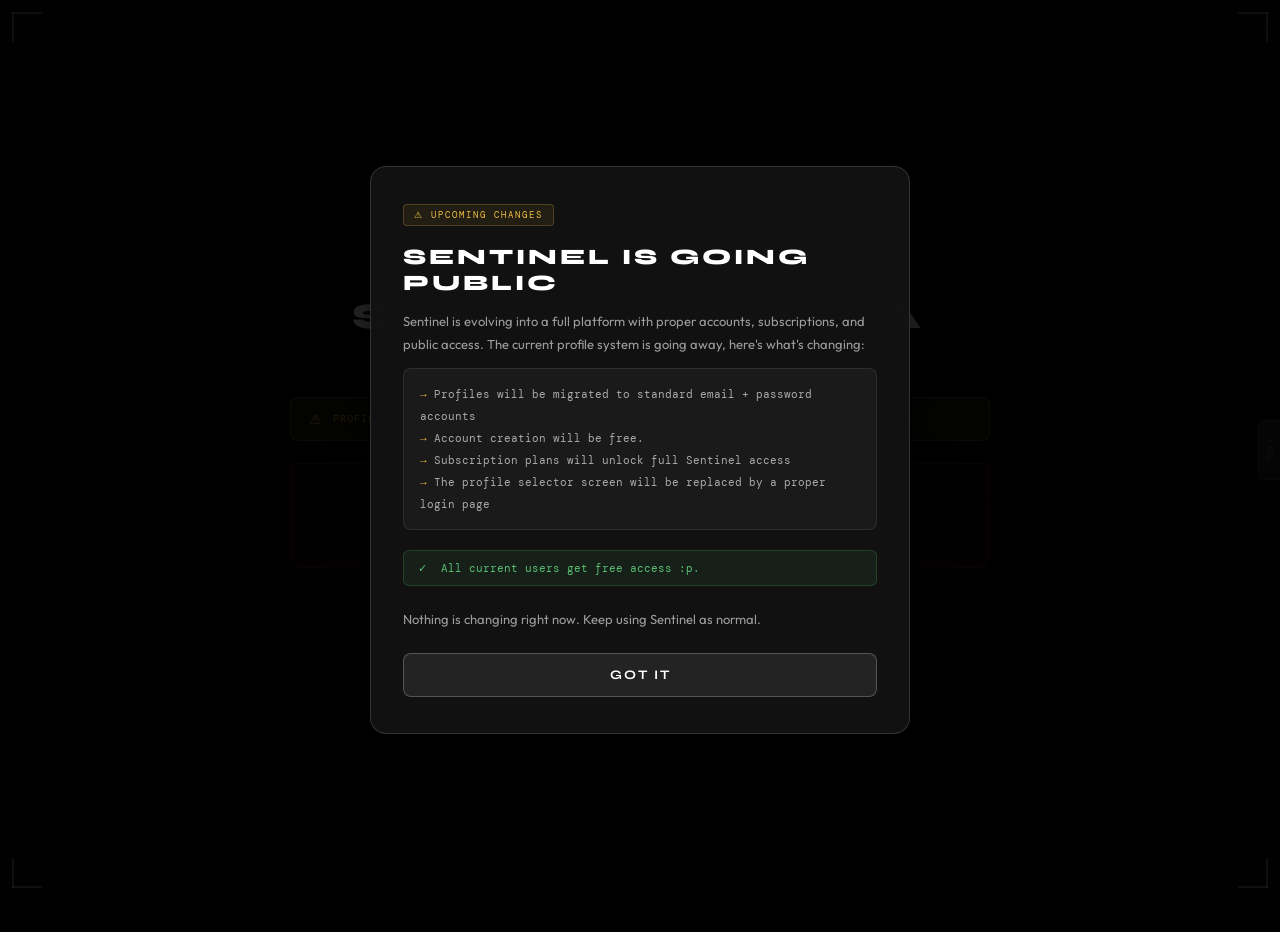
==== commit 771afc23: "Update index.html" ====
--- a/static/index.html
+++ b/static/index.html
@@ -3,7 +3,7 @@
 <head>
 <meta charset="UTF-8">
 <meta name="viewport" content="width=device-width, initial-scale=1.0">
-<title>SENTINEL — Roblox Asset Moderation</title>
+<title>SENTINEL BETA</title>
 <link href="https://fonts.googleapis.com/css2?family=DM+Mono:wght@400;500&family=Syne:wght@400;600;700;800&family=Outfit:wght@300;400;500;600;700;900&display=swap" rel="stylesheet">
 <style>
   *, *::before, *::after { margin: 0; padding: 0; box-sizing: border-box; }
@@ -1227,7 +1227,7 @@
   <div class="corner-decor bl"></div><div class="corner-decor br"></div>
 
   <div class="profile-screen-logo">
-    <div class="big-logo" data-text="SENTINEL">SENTINEL</div>
+    <div class="big-logo" data-text="SENTINEL BETA">SENTINEL BETA</div>
     <div class="big-sub">ROBLOX ASSET MODERATION — SELECT PROFILE</div>
   </div>
 
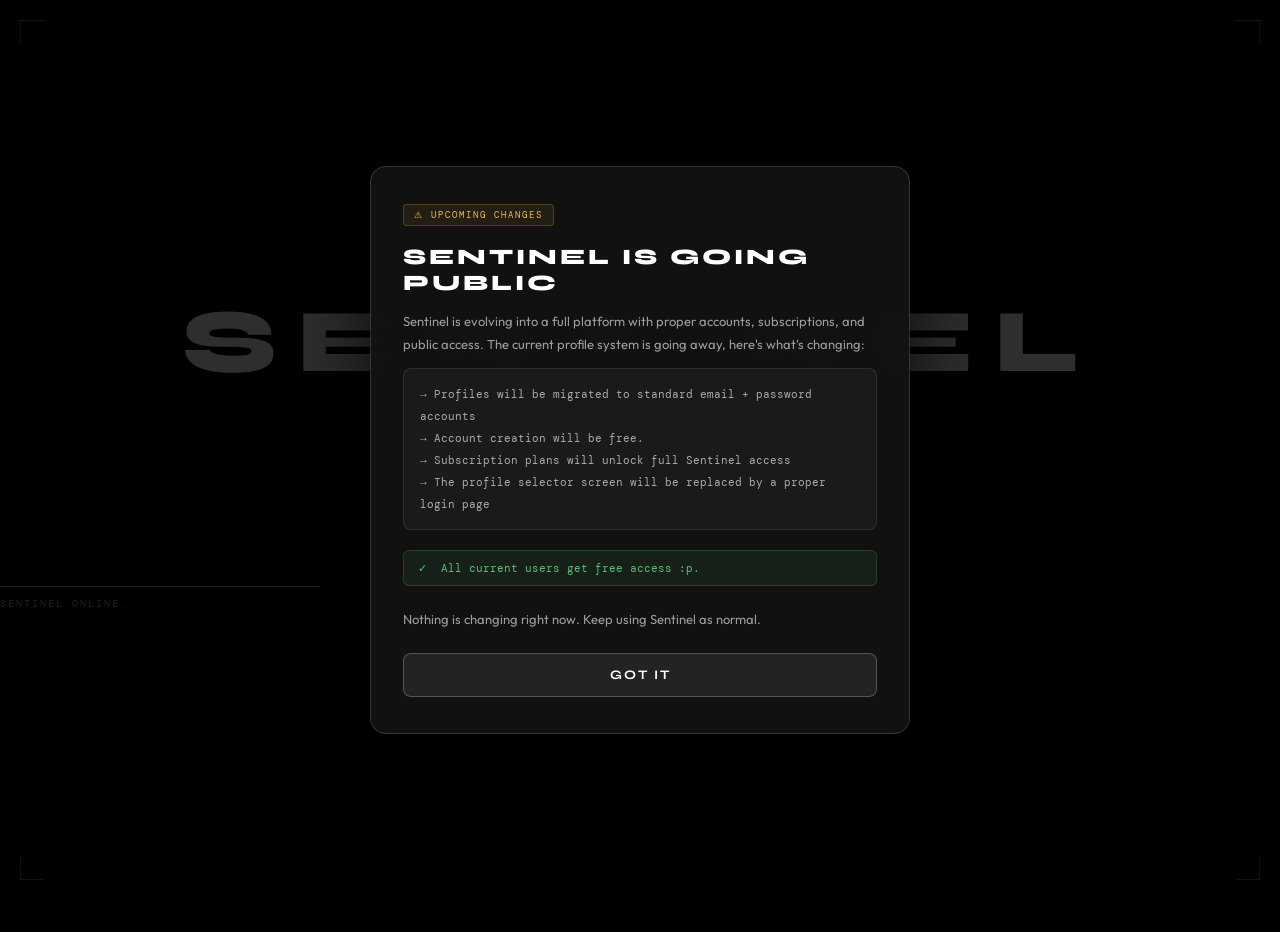
==== commit 81a11007: "Update index.html" ====
--- a/static/index.html
+++ b/static/index.html
@@ -1212,7 +1212,7 @@
     <div class="bc bl"></div><div class="bc br"></div>
   </div>
   <div id="boot-logo-wrap">
-    <div id="boot-logo-text" data-text="SENTINEL">SENTINEL</div>
+    <div id="boot-logo-text" data-text="SENTINEL BETA">SENTINEL BETA</div>
     <div id="boot-tagline">Roblox Asset Moderation System</div>
     <div id="boot-progress-wrap">
       <div id="boot-progress-bar"><div id="boot-progress-fill"></div></div>
@@ -1730,7 +1730,7 @@
     <div class="logo-lockup">
       <img src="/sentinel/static/sentinelLogo.png" style="width:36px;height:36px;object-fit:contain;flex-shrink:0;" alt="Sentinel">
       <div>
-        <div class="logo-text">SENTINEL</div>
+        <div class="logo-text">SENTINEL BETA</div>
         <div class="logo-sub">ROBLOX ASSET MODERATION</div>
       </div>
     </div>
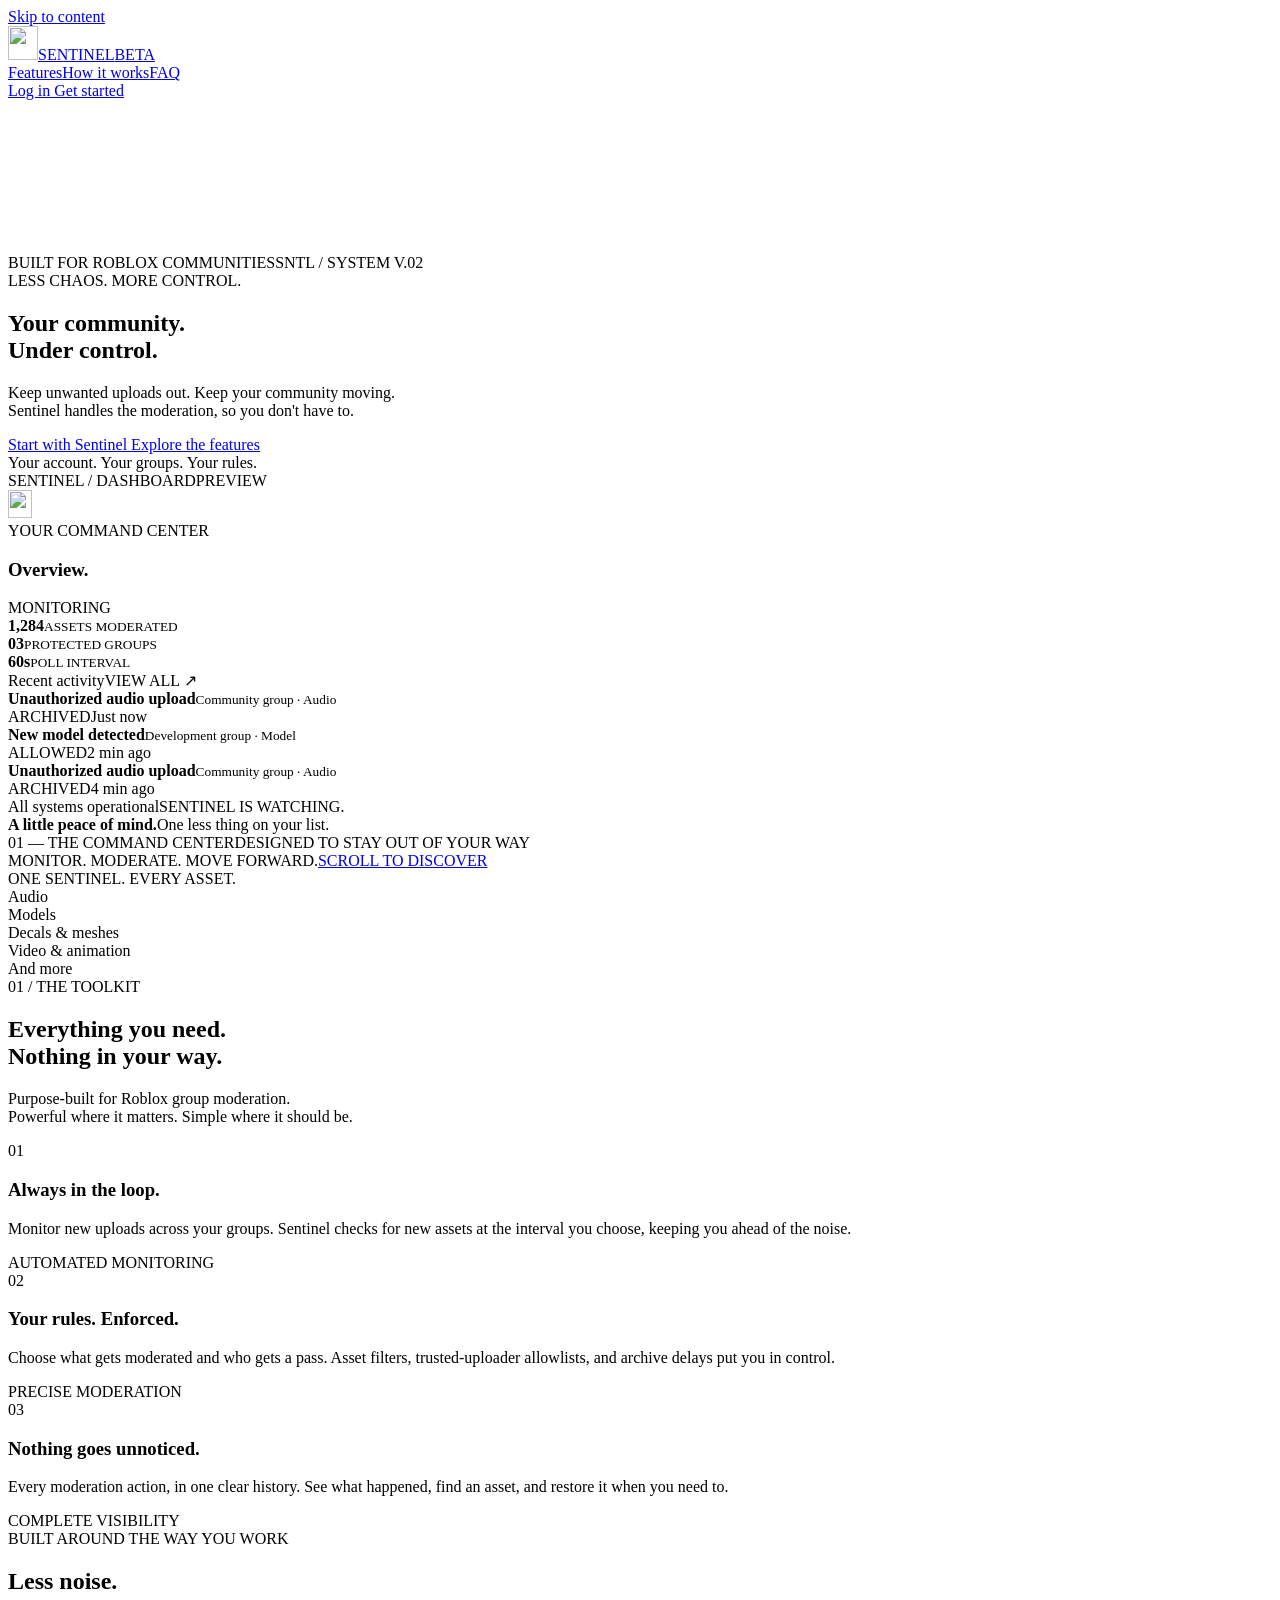
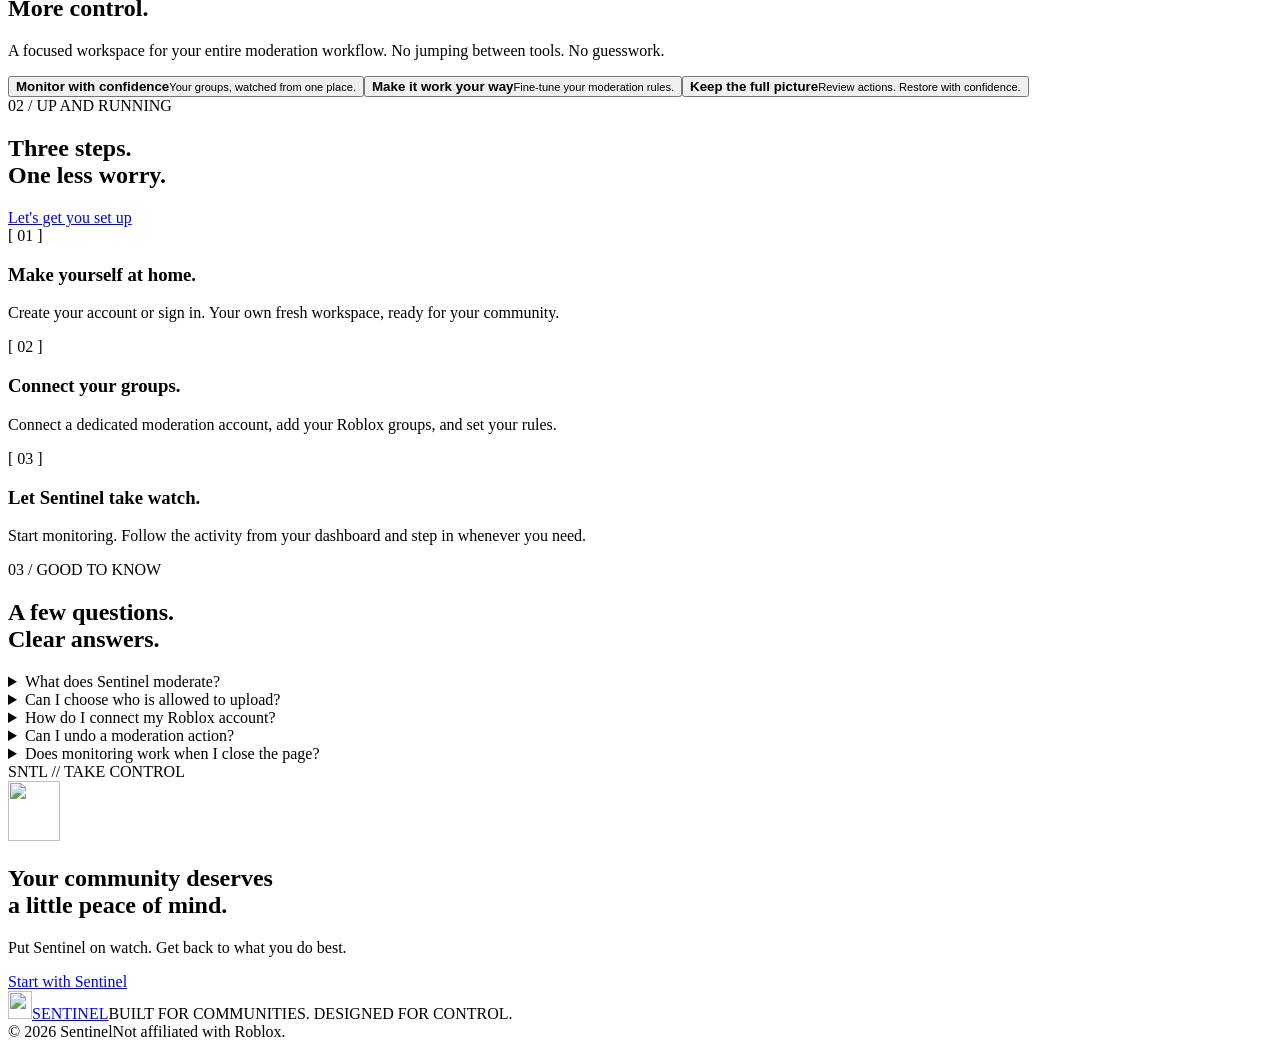
==== commit 744d665e: "Build fresh Sentinel landing, secure EXE login, and moderation dashboard" ====
--- a/static/index.html
+++ b/static/index.html
@@ -1,5313 +1,77 @@
 <!DOCTYPE html>
 <html lang="en">
 <head>
-<meta charset="UTF-8">
-<meta name="viewport" content="width=device-width, initial-scale=1.0">
-<title>SENTINEL BETA</title>
-<link href="https://fonts.googleapis.com/css2?family=DM+Mono:wght@400;500&family=Syne:wght@400;600;700;800&family=Outfit:wght@300;400;500;600;700;900&display=swap" rel="stylesheet">
-<style>
-  *, *::before, *::after { margin: 0; padding: 0; box-sizing: border-box; }
-
-  :root {
-    --bg: #0a0a0a;
-    --surface: rgba(30, 30, 30, 0.72);
-    --surface2: rgba(38, 38, 38, 0.68);
-    --surface3: rgba(48, 48, 48, 0.65);
-    --border: rgba(255,255,255,0.11);
-    --border-bright: rgba(255,255,255,0.26);
-    --accent: #ffffff;
-    --accent3: #ff3b3b;
-    --warn: #f0c040;
-    --text: #e8e8e8;
-    --text-dim: rgba(232,232,232,0.52);
-    --text-dimmer: rgba(232,232,232,0.28);
-    --font-mono: 'DM Mono', monospace;
-    --font-ui: 'Outfit', sans-serif;
-    --font-display: 'Syne', sans-serif;
-  }
-
-  html, body { height: 100%; background: #000; color: var(--text); font-family: var(--font-ui); font-size: 15px; overflow: hidden; }
-
-  /* ── VIDEO BACKGROUND ── */
-  #bg-video {
-    position: fixed; inset: 0; width: 100%; height: 100%;
-    object-fit: cover; object-position: center;
-    z-index: 0; pointer-events: none;
-  }
-
-  /* dim overlay so content stays readable */
-  #bg-overlay {
-    position: fixed; inset: 0;
-    background: rgba(0,0,0,0.55);
-    z-index: 0; pointer-events: none;
-  }
-
-  body::after {
-    content: ''; position: fixed; inset: 0;
-    background-image: url("data:image/svg+xml,%3Csvg viewBox='0 0 256 256' xmlns='http://www.w3.org/2000/svg'%3E%3Cfilter id='noise'%3E%3CfeTurbulence type='fractalNoise' baseFrequency='0.9' numOctaves='4' stitchTiles='stitch'/%3E%3C/filter%3E%3Crect width='100%25' height='100%25' filter='url(%23noise)' opacity='0.035'/%3E%3C/svg%3E");
-    pointer-events: none; z-index: 9999; opacity: 0.4;
-  }
-
-  .corner-decor { position: fixed; width: 80px; height: 80px; pointer-events: none; z-index: 2; }
-  .corner-decor::before, .corner-decor::after { content: ''; position: absolute; background: rgba(255,255,255,0.3); }
-  .corner-decor.tl { top: 12px; left: 12px; }
-  .corner-decor.tl::before { top:0;left:0;width:30px;height:2px; } .corner-decor.tl::after { top:0;left:0;width:2px;height:30px; }
-  .corner-decor.tr { top: 12px; right: 12px; }
-  .corner-decor.tr::before { top:0;right:0;width:30px;height:2px; } .corner-decor.tr::after { top:0;right:0;width:2px;height:30px; }
-  .corner-decor.bl { bottom: 12px; left: 12px; }
-  .corner-decor.bl::before { bottom:0;left:0;width:30px;height:2px; } .corner-decor.bl::after { bottom:0;left:0;width:2px;height:30px; }
-  .corner-decor.br { bottom: 12px; right: 12px; }
-  .corner-decor.br::before { bottom:0;right:0;width:30px;height:2px; } .corner-decor.br::after { bottom:0;right:0;width:2px;height:30px; }
-
-  /* ── LAYOUT ── */
-  #app { position: relative; z-index: 1; display: flex; flex-direction: column; height: 100vh; overflow: hidden; }
-
-  /* ── TOPBAR ── */
-  #topbar {
-    display: flex; align-items: center; justify-content: space-between;
-    padding: 12px 28px; border-bottom: 1px solid var(--border);
-    background: rgba(10,10,10,0.75); backdrop-filter: blur(20px); -webkit-backdrop-filter: blur(20px); flex-shrink: 0;
-  }
-
-  .logo-lockup { display: flex; align-items: center; gap: 14px; }
-  .logo-icon { width: 36px; height: 36px; border: 1px solid rgba(255,255,255,0.2); display: flex; align-items: center; justify-content: center; border-radius: 8px; background: rgba(255,255,255,0.06); }
-  .logo-icon svg { width: 18px; height: 18px; }
-  .logo-text { font-family: var(--font-display); font-size: 22px; font-weight: 800; letter-spacing: 5px; color: #fff; }
-  .logo-sub { font-family: var(--font-mono); font-size: 9px; color: var(--text-dimmer); letter-spacing: 2px; text-transform: uppercase; margin-top: 2px; }
-
-  .status-pill { display: flex; align-items: center; gap: 8px; padding: 6px 14px; border: 1px solid var(--border); background: var(--surface); font-family: var(--font-mono); font-size: 11px; color: var(--text-dim); letter-spacing: 1px; border-radius: 6px; }
-  .status-dot { width: 7px; height: 7px; border-radius: 50%; background: var(--text-dimmer); transition: all 0.4s; }
-  .status-dot.online { background: var(--accent); box-shadow: 0 0 8px var(--accent); animation: pulse-dot 2s infinite; }
-  .status-dot.error { background: var(--accent3); box-shadow: 0 0 8px var(--accent3); }
-  @keyframes pulse-dot { 0%,100%{opacity:1} 50%{opacity:0.4} }
-
-  /* profile pill in topbar */
-  .profile-pill {
-    display: flex; align-items: center; gap: 10px;
-    padding: 6px 14px; border: 1px solid var(--border);
-    background: var(--surface); border-radius: 6px; cursor: pointer;
-    transition: border-color 0.2s;
-  }
-  .profile-pill:hover { border-color: var(--border-bright); }
-  .profile-pill-avatar { width: 24px; height: 24px; border-radius: 50%; background: var(--surface3); border: 1px solid var(--border); overflow: hidden; display: flex; align-items: center; justify-content: center; font-family: var(--font-display); font-weight: 700; font-size: 11px; color: rgba(255,255,255,0.6); flex-shrink: 0; }
-  .profile-pill-avatar img { width: 100%; height: 100%; object-fit: cover; border-radius: 50%; }
-  .profile-pill-name { font-family: var(--font-mono); font-size: 11px; color: var(--text-dim); letter-spacing: 1px; }
-
-  /* ── NAV ── */
-  #nav { display: flex; gap: 2px; padding: 0 28px; background: rgba(10,10,10,0.70); backdrop-filter: blur(20px); -webkit-backdrop-filter: blur(20px); border-bottom: 1px solid var(--border); flex-shrink: 0; }
-  .nav-tab { padding: 11px 22px; font-family: var(--font-display); font-size: 13px; font-weight: 700; letter-spacing: 2px; text-transform: uppercase; color: var(--text-dimmer); cursor: pointer; border-bottom: 2px solid transparent; transition: all 0.25s; background: none; border-top: none; border-left: none; border-right: none; white-space: nowrap; }
-  .nav-tab:hover { color: var(--text); }
-  .nav-tab.active { color: #fff; border-bottom-color: #fff; }
-  .nav-tab .tab-badge { position: absolute; top: 6px; right: 6px; width: 7px; height: 7px; border-radius: 50%; background: var(--accent3); box-shadow: 0 0 6px var(--accent3); display: none; }
-  .nav-tab .tab-badge.show { display: block; }
-
-  /* ── CONTENT ── */
-  #content { flex: 1; overflow: hidden; position: relative; }
-  .tab-panel { position: absolute; inset: 0; overflow-y: auto; padding: 28px; display: none; animation: fadeIn 0.2s ease; }
-  .tab-panel.active { display: block; }
-  @keyframes fadeIn { from{opacity:0;transform:translateY(6px)} to{opacity:1;transform:translateY(0)} }
-
-  ::-webkit-scrollbar { width: 6px; }
-  ::-webkit-scrollbar-track { background: transparent; }
-  ::-webkit-scrollbar-thumb { background: rgba(255,255,255,0.1); border-radius: 3px; }
-
-  /* ── CARDS ── */
-  .card { background: var(--surface); border: 1px solid var(--border); padding: 20px; border-radius: 12px; transition: border-color 0.25s, box-shadow 0.25s; backdrop-filter: blur(12px); -webkit-backdrop-filter: blur(12px); }
-  .card:hover { border-color: rgba(255,255,255,0.18); box-shadow: 0 4px 32px rgba(0,0,0,0.4); }
-
-  .section-title { font-family: var(--font-display); font-size: 11px; font-weight: 700; letter-spacing: 3px; text-transform: uppercase; color: rgba(255,255,255,0.6); margin-bottom: 18px; display: flex; align-items: center; gap: 12px; }
-  .section-title::before { content: ''; display: inline-block; width: 16px; height: 1px; background: rgba(255,255,255,0.35); }
-  .section-title::after { content: ''; flex: 1; height: 1px; background: linear-gradient(90deg,rgba(255,255,255,0.08),transparent); pointer-events: none; }
-
-  .grid-2 { display: grid; grid-template-columns: repeat(auto-fit,minmax(320px,1fr)); gap: 16px; }
-  .grid-3 { display: grid; grid-template-columns: repeat(auto-fit,minmax(240px,1fr)); gap: 16px; }
-  .grid-4 { display: grid; grid-template-columns: repeat(auto-fit,minmax(180px,1fr)); gap: 12px; }
-  .mb-20 { margin-bottom: 20px; }
-  .mb-28 { margin-bottom: 28px; }
-
-  /* ── INPUTS ── */
-  .field-label { font-family: var(--font-mono); font-size: 10px; letter-spacing: 2px; color: var(--text-dimmer); text-transform: uppercase; margin-bottom: 8px; display: block; }
-  input[type="text"], input[type="password"], input[type="url"], input[type="number"], input[type="email"], textarea, select { width: 100%; background: rgba(255,255,255,0.04); border: 1px solid var(--border); color: var(--text); padding: 10px 14px; font-family: var(--font-mono); font-size: 12px; transition: all 0.2s; outline: none; appearance: none; border-radius: 6px; }
-  input:focus, textarea:focus, select:focus { border-color: rgba(255,255,255,0.3); background: rgba(255,255,255,0.06); }
-  textarea { resize: vertical; min-height: 90px; }
-  select option { background: var(--surface2); color: var(--text); }
-
-  /* ── BUTTONS ── */
-  .btn { padding: 10px 20px; font-family: var(--font-display); font-size: 12px; font-weight: 700; letter-spacing: 1.5px; text-transform: uppercase; cursor: pointer; border: 1px solid var(--border); background: transparent; color: var(--text-dim); transition: all 0.2s; border-radius: 6px; }
-  .btn:hover { border-color: rgba(255,255,255,0.22); background: rgba(255,255,255,0.05); color: var(--text); }
-  .btn-primary { border-color: rgba(255,255,255,0.25); color: #fff; background: rgba(255,255,255,0.08); }
-  .btn-primary:hover { background: rgba(255,255,255,0.14); border-color: rgba(255,255,255,0.4); }
-  .btn-danger { border-color: rgba(255,59,59,0.35); color: #ff5f5f; background: rgba(255,59,59,0.06); }
-  .btn-danger:hover { background: rgba(255,59,59,0.12); }
-  .btn-warn { border-color: rgba(240,192,64,0.35); color: var(--warn); }
-  .btn-sm { padding: 6px 14px; font-size: 11px; }
-  .btn-block { width: 100%; }
-  .btn-group { display: flex; gap: 10px; flex-wrap: wrap; margin-top: 12px; }
-
-  /* ── TOGGLE ── */
-  .toggle-row { display: flex; align-items: center; justify-content: space-between; gap: 12px; margin-bottom: 14px; }
-  .toggle-label { font-size: 14px; font-weight: 600; color: var(--text); }
-  .toggle-desc { font-family: var(--font-mono); font-size: 10px; color: var(--text-dimmer); margin-top: 3px; }
-  .toggle-sw { width: 44px; height: 24px; background: rgba(255,255,255,0.1); border: 1px solid var(--border); border-radius: 12px; position: relative; cursor: pointer; flex-shrink: 0; transition: all 0.3s; }
-  .toggle-sw::after { content: ''; position: absolute; width: 18px; height: 18px; background: var(--text-dim); border-radius: 50%; top: 2px; left: 2px; transition: all 0.3s; }
-  .toggle-sw.on { background: rgba(255,255,255,0.15); border-color: rgba(255,255,255,0.3); }
-  .toggle-sw.on::after { left: 22px; background: #fff; }
-
-  /* ── SLIDER ── */
-  .slider-row { display: flex; align-items: center; gap: 14px; }
-  input[type="range"] { flex: 1; -webkit-appearance: none; height: 2px; background: rgba(255,255,255,0.1); border: none; border-radius: 2px; outline: none; padding: 0; }
-  input[type="range"]::-webkit-slider-thumb { -webkit-appearance: none; width: 14px; height: 14px; border-radius: 50%; background: #fff; cursor: pointer; }
-  .slider-val { font-family: var(--font-mono); font-size: 12px; color: var(--text-dim); min-width: 55px; text-align: right; }
-
-  /* ── BADGES ── */
-  .badge { display: inline-flex; align-items: center; gap: 5px; padding: 3px 10px; font-family: var(--font-mono); font-size: 10px; letter-spacing: 1px; border-radius: 2px; text-transform: uppercase; }
-  .badge-active { background: rgba(255,255,255,0.08); color: #d0d0d0; border: 1px solid rgba(255,255,255,0.15); }
-  .badge-inactive { background: rgba(255,59,59,0.1); color: #ff6b6b; border: 1px solid rgba(255,59,59,0.2); }
-  .badge-info { background: rgba(255,255,255,0.06); color: rgba(255,255,255,0.7); border: 1px solid rgba(255,255,255,0.1); }
-
-  /* ── STAT CARDS ── */
-  .stat-card { background: var(--surface); border: 1px solid var(--border); padding: 18px 20px; border-radius: 10px; backdrop-filter: blur(12px); -webkit-backdrop-filter: blur(12px); }
-  .stat-value { font-family: var(--font-display); font-size: 36px; font-weight: 800; color: #fff; line-height: 1; }
-  .stat-label { font-family: var(--font-mono); font-size: 10px; color: var(--text-dimmer); letter-spacing: 2px; text-transform: uppercase; margin-top: 6px; }
-
-  /* ── HISTORY ── */
-  .history-item { background: var(--surface); border: 1px solid var(--border); padding: 16px 18px; margin-bottom: 8px; display: flex; align-items: center; gap: 16px; border-radius: 10px; transition: all 0.2s; }
-  .history-item:hover { border-color: rgba(255,255,255,0.12); background: var(--surface2); }
-  .history-avatar { width: 44px; height: 44px; border-radius: 50%; border: 1px solid var(--border); background: var(--surface3); flex-shrink: 0; display: flex; align-items: center; justify-content: center; font-family: var(--font-display); font-weight: 700; font-size: 16px; color: rgba(255,255,255,0.6); }
-  .history-user { flex: 1; min-width: 0; }
-  .history-user .display-name { font-weight: 700; font-size: 14px; }
-  .history-user .username { font-family: var(--font-mono); font-size: 10px; color: var(--text-dimmer); }
-  .history-audio { display: flex; align-items: center; gap: 8px; padding: 6px 12px; background: rgba(255,255,255,0.04); border: 1px solid var(--border); margin-top: 8px; font-family: var(--font-mono); font-size: 10px; color: var(--text-dim); border-radius: 4px; }
-  .history-meta { display: flex; flex-direction: column; align-items: flex-end; gap: 5px; flex-shrink: 0; }
-  .history-time { font-family: var(--font-mono); font-size: 10px; color: var(--text-dimmer); }
-
-  /* ── GROUP ITEM ── */
-  .group-item { background: var(--surface2); border: 1px solid var(--border); padding: 16px 18px; margin-bottom: 10px; display: flex; justify-content: space-between; align-items: center; gap: 12px; border-radius: 8px; }
-
-  /* ── ASSET TYPE FILTER ── */
-  .asset-filter-grid { display: grid; grid-template-columns: repeat(auto-fill, minmax(130px, 1fr)); gap: 8px; margin-bottom: 12px; }
-  .asset-chip { display: flex; align-items: center; gap: 8px; padding: 8px 12px; border: 1px solid var(--border); border-radius: 6px; background: var(--surface2); cursor: pointer; transition: all 0.2s; font-family: var(--font-mono); font-size: 11px; color: var(--text-dim); user-select: none; }
-  .asset-chip:hover { border-color: rgba(255,255,255,0.2); color: var(--text); }
-  .asset-chip.selected { border-color: rgba(255,255,255,0.35); background: rgba(255,255,255,0.07); color: #fff; }
-  .asset-chip-dot { width: 8px; height: 8px; border-radius: 50%; border: 1px solid rgba(255,255,255,0.3); flex-shrink: 0; transition: all 0.2s; }
-  .asset-chip.selected .asset-chip-dot { background: #fff; border-color: #fff; }
-
-  /* ── WHITELIST TABS ── */
-  .wl-tabs { display: flex; gap: 6px; flex-wrap: wrap; margin-bottom: 12px; }
-  .wl-tab { padding: 5px 12px; font-family: var(--font-mono); font-size: 10px; letter-spacing: 1px; border: 1px solid var(--border); border-radius: 4px; cursor: pointer; background: transparent; color: var(--text-dimmer); transition: all 0.2s; }
-  .wl-tab:hover { border-color: rgba(255,255,255,0.2); color: var(--text); }
-  .wl-tab.active { border-color: rgba(255,255,255,0.3); color: #fff; background: rgba(255,255,255,0.06); }
-
-  /* ── TOAST ── */
-  #toast-container { position: fixed; bottom: 20px; right: 20px; z-index: 9000; display: flex; flex-direction: column; gap: 10px; pointer-events: none; }
-  .toast { padding: 12px 18px; background: var(--surface2); border-left: 2px solid rgba(255,255,255,0.3); font-family: var(--font-mono); font-size: 11px; animation: toast-in 0.3s ease, toast-out 0.3s ease 2.7s forwards; pointer-events: auto; max-width: 320px; box-shadow: 0 4px 24px rgba(0,0,0,0.6); border-radius: 6px; }
-  .toast.success { border-color: rgba(200,200,200,0.4); }
-  .toast.error { border-color: rgba(255,59,59,0.5); }
-  .toast.warn { border-color: rgba(240,192,64,0.5); }
-  @keyframes toast-in { from{opacity:0;transform:translateX(20px)} to{opacity:1;transform:translateX(0)} }
-  @keyframes toast-out { from{opacity:1} to{opacity:0;pointer-events:none} }
-
-  /* ── CRASH RECOVERY OVERLAY ── */
-  #crash-overlay { position: fixed; inset: 0; z-index: 100000; background: #0a0a0a; display: flex; align-items: center; justify-content: center; }
-  #crash-overlay.hidden { display: none; }
-  .crash-box { text-align: center; max-width: 380px; padding: 32px; }
-  .crash-dot { width: 10px; height: 10px; border-radius: 50%; background: var(--accent3); margin: 0 auto 22px; box-shadow: 0 0 14px rgba(255,59,59,0.6); animation: crash-pulse 1.4s infinite; }
-  .crash-dot.updating { background: var(--warn); box-shadow: 0 0 14px rgba(240,192,64,0.6); }
-  @keyframes crash-pulse { 0%,100%{opacity:1;transform:scale(1);} 50%{opacity:.35;transform:scale(.7);} }
-  .crash-sub.updating { color: var(--warn); }
-  .crash-title { font-family: var(--font-display); font-size: 22px; font-weight: 800; letter-spacing: 6px; color: #fff; }
-  .crash-sub { font-family: var(--font-mono); font-size: 10px; letter-spacing: 3px; color: var(--accent3); margin-top: 9px; text-transform: uppercase; }
-  .crash-msg { font-size: 13px; color: var(--text-dim); margin-top: 18px; line-height: 1.6; }
-  .crash-bar { width: 100%; height: 3px; background: rgba(255,255,255,0.08); border-radius: 4px; margin-top: 26px; overflow: hidden; }
-  .crash-bar-fill { height: 100%; width: 0%; background: #fff; border-radius: 4px; transition: width 0.5s ease; }
-  .crash-status { font-family: var(--font-mono); font-size: 10px; letter-spacing: 1px; color: var(--text-dimmer); margin-top: 12px; }
-
-  /* ── MIGRATION NOTICE POPUP ── */
-  #migration-popup {
-    position: fixed; inset: 0; z-index: 99000;
-    display: flex; align-items: center; justify-content: center;
-    padding: 20px;
-    background: rgba(0,0,0,0.82);
-    animation: fadeIn 0.3s ease;
-  }
-  #migration-popup.hidden { display: none; }
-  #migration-popup-box {
-    background: rgba(18,18,18,0.95);
-    border: 1px solid rgba(255,255,255,0.14);
-    border-radius: 16px;
-    padding: 36px 32px;
-    max-width: 540px; width: 100%;
-    backdrop-filter: blur(20px); -webkit-backdrop-filter: blur(20px);
-    box-shadow: 0 32px 80px rgba(0,0,0,0.8);
-    animation: fadeIn 0.35s ease;
-  }
-  #migration-popup-box .mig-tag {
-    display: inline-flex; align-items: center; gap: 6px;
-    font-family: var(--font-mono); font-size: 9px; letter-spacing: 2px;
-    color: var(--warn); background: rgba(240,192,64,0.08);
-    border: 1px solid rgba(240,192,64,0.22);
-    padding: 4px 10px; border-radius: 4px; margin-bottom: 18px;
-  }
-  #migration-popup-box h2 {
-    font-family: var(--font-display); font-size: 22px; font-weight: 800;
-    letter-spacing: 3px; color: #fff; margin-bottom: 14px;
-  }
-  #migration-popup-box p {
-    font-family: var(--font-ui); font-size: 13px; line-height: 1.75;
-    color: rgba(232,232,232,0.65); margin-bottom: 12px;
-  }
-  #migration-popup-box .mig-highlight {
-    background: rgba(255,255,255,0.04);
-    border: 1px solid rgba(255,255,255,0.09);
-    border-radius: 8px; padding: 14px 16px; margin-bottom: 20px;
-  }
-  #migration-popup-box .mig-highlight li {
-    font-family: var(--font-mono); font-size: 11px;
-    color: rgba(232,232,232,0.7); line-height: 2;
-    list-style: none; padding-left: 0;
-  }
-  #migration-popup-box .mig-highlight li::before {
-    content: '→ '; color: var(--warn);
-  }
-  #migration-popup-box .mig-lifetime {
-    font-family: var(--font-mono); font-size: 11px;
-    color: rgba(100,220,130,0.85);
-    background: rgba(100,220,130,0.07);
-    border: 1px solid rgba(100,220,130,0.18);
-    border-radius: 6px; padding: 10px 14px; margin-bottom: 22px;
-  }
-  #migration-popup-ok {
-    width: 100%; padding: 13px;
-    background: rgba(255,255,255,0.08);
-    border: 1px solid rgba(255,255,255,0.22);
-    color: #fff; font-family: var(--font-display);
-    font-size: 13px; font-weight: 700; letter-spacing: 2px;
-    border-radius: 8px; cursor: pointer;
-    transition: all 0.2s;
-  }
-  #migration-popup-ok:hover {
-    background: rgba(255,255,255,0.14);
-    border-color: rgba(255,255,255,0.4);
-  }
-
-  /* ── PROFILE SCREEN MIGRATION BANNER ── */
-  #profile-migration-banner {
-    display: flex; align-items: center; gap: 10px;
-    padding: 10px 18px; margin-bottom: 22px;
-    background: rgba(240,192,64,0.07);
-    border: 1px solid rgba(240,192,64,0.25);
-    border-radius: 8px; max-width: 700px; width: 100%;
-    backdrop-filter: blur(10px); -webkit-backdrop-filter: blur(10px);
-  }
-  #profile-migration-banner .pmb-icon {
-    font-size: 14px; flex-shrink: 0;
-  }
-  #profile-migration-banner span {
-    font-family: var(--font-mono); font-size: 10px;
-    color: rgba(240,192,64,0.85); letter-spacing: 1px; line-height: 1.6;
-  }
-  .modal-overlay { position: fixed; inset: 0; background: rgba(0,0,0,0.75); z-index: 500; display: none; align-items: center; justify-content: center; padding: 20px; }
-  .modal-overlay.open { display: flex; }
-  .modal-box { background: var(--surface); border: 1px solid rgba(255,255,255,0.14); padding: 32px; width: 100%; max-width: 520px; max-height: 85vh; overflow-y: auto; position: relative; border-radius: 14px; box-shadow: 0 24px 80px rgba(0,0,0,0.7); animation: fadeIn 0.2s ease; backdrop-filter: blur(16px); -webkit-backdrop-filter: blur(16px); }
-  .modal-box-lg { max-width: 760px; max-height: 82vh; display: flex; flex-direction: column; }
-  .settings-tabs { display: flex; gap: 4px; border-bottom: 1px solid var(--border); margin-bottom: 20px; flex-wrap: wrap; }
-  .settings-tab-btn { padding: 9px 16px; font-family: var(--font-display); font-size: 11px; font-weight: 700; letter-spacing: 1.5px; text-transform: uppercase; color: var(--text-dimmer); cursor: pointer; border-bottom: 2px solid transparent; transition: all 0.15s; }
-  .settings-tab-btn:hover { color: var(--text-dim); }
-  .settings-tab-btn.active { color: #fff; border-bottom-color: #fff; }
-  .settings-tab-body { overflow-y: auto; flex: 1; padding-right: 4px; }
-  .settings-tab-panel { display: none; }
-  .settings-tab-panel.active { display: block; }
-  .modal-close { position: absolute; top: 16px; right: 16px; background: none; border: 1px solid var(--border); color: var(--text-dim); width: 28px; height: 28px; cursor: pointer; font-size: 14px; display: flex; align-items: center; justify-content: center; transition: all 0.2s; border-radius: 6px; z-index: 10; }
-  .modal-close:hover { border-color: rgba(255,59,59,0.4); color: #ff6b6b; }
-
-  /* ── PROFILE SELECTOR SCREEN ── */
-  #profile-screen {
-    position: fixed; inset: 0; z-index: 200;
-    background: var(--bg); display: flex; align-items: center; justify-content: center;
-    flex-direction: column; padding: 40px 20px;
-  }
-  #profile-screen.hidden { display: none; }
-
-  #exe-screen {
-    position: fixed; inset: 0; z-index: 210;
-    background: var(--bg); display: flex; align-items: center; justify-content: center;
-    flex-direction: column; padding: 40px 20px;
-  }
-  #exe-screen.hidden { display: none; }
-  #exe-screen-box {
-    width: 100%; max-width: 380px;
-    background: var(--surface); border: 1px solid rgba(255,255,255,0.14);
-    border-radius: 14px; padding: 32px; box-shadow: 0 24px 80px rgba(0,0,0,0.7);
-  }
-
-  .profile-screen-logo { text-align: center; margin-bottom: 40px; }
-  .profile-screen-logo .big-logo { font-family: var(--font-display); font-size: 36px; font-weight: 800; letter-spacing: 8px; color: #fff; }
-  .profile-screen-logo .big-sub { font-family: var(--font-mono); font-size: 10px; color: var(--text-dimmer); letter-spacing: 3px; margin-top: 6px; }
-
-  .profile-grid { display: grid; grid-template-columns: repeat(auto-fill, minmax(160px, 1fr)); gap: 16px; width: 100%; max-width: 700px; margin-bottom: 24px; }
-  .profile-card { background: var(--surface); border: 1px solid var(--border); border-radius: 12px; padding: 24px 16px; text-align: center; cursor: pointer; transition: all 0.25s; backdrop-filter: blur(12px); -webkit-backdrop-filter: blur(12px); }
-  .profile-card:hover { border-color: rgba(255,255,255,0.25); background: var(--surface2); transform: translateY(-2px); }
-  .profile-card.add-card { border-style: dashed; border-color: rgba(255,255,255,0.1); }
-  .profile-card.add-card:hover { border-color: rgba(255,255,255,0.25); }
-  .profile-card { position: relative; }
-  .profile-delete-btn {
-    position: absolute; top: 8px; right: 8px;
-    width: 24px; height: 24px;
-    border-radius: 50%;
-    background: rgba(255,59,59,0.15);
-    border: 1px solid rgba(255,59,59,0.3);
-    color: #ff5f5f;
-    font-size: 12px;
-    display: none;
-    align-items: center; justify-content: center;
-    cursor: pointer;
-    transition: all 0.2s;
-    z-index: 10;
-  }
-  .profile-delete-btn:hover { background: rgba(255,59,59,0.3); }
-  .profile-card:hover .profile-delete-btn { display: flex; }
-
-  .profile-card-avatar { width: 64px; height: 64px; border-radius: 50%; border: 2px solid var(--border); background: var(--surface3); margin: 0 auto 14px; overflow: hidden; display: flex; align-items: center; justify-content: center; font-family: var(--font-display); font-weight: 800; font-size: 24px; color: rgba(255,255,255,0.5); }
-  .profile-card-avatar img { width: 100%; height: 100%; object-fit: cover; border-radius: 50%; }
-  .profile-card-name { font-family: var(--font-display); font-size: 15px; font-weight: 700; letter-spacing: 1px; color: #fff; margin-bottom: 4px; }
-  .profile-card-sub { font-family: var(--font-mono); font-size: 9px; color: var(--text-dimmer); letter-spacing: 1px; }
-
-  /* ── PIN MODAL ── */
-  .pin-display { display: flex; gap: 12px; justify-content: center; margin: 24px 0; }
-  .pin-dot { width: 16px; height: 16px; border-radius: 50%; border: 2px solid rgba(255,255,255,0.2); transition: all 0.2s; }
-  .pin-dot.filled { background: #fff; border-color: #fff; }
-  .pin-keypad { display: grid; grid-template-columns: repeat(3, 1fr); gap: 10px; max-width: 240px; margin: 0 auto; }
-  .pin-key { padding: 16px; background: var(--surface2); border: 1px solid var(--border); border-radius: 8px; font-family: var(--font-display); font-size: 18px; font-weight: 700; color: var(--text); cursor: pointer; transition: all 0.15s; text-align: center; }
-  .pin-key:hover { background: var(--surface3); border-color: rgba(255,255,255,0.2); }
-  .pin-key:active { transform: scale(0.95); }
-  .pin-key.del { font-size: 14px; color: var(--text-dim); }
-
-  /* ── INFO BOX ── */
-  .info-box { padding: 12px 16px; background: rgba(255,255,255,0.04); border: 1px solid rgba(255,255,255,0.08); font-family: var(--font-mono); font-size: 11px; line-height: 1.7; color: var(--text-dim); margin-bottom: 16px; border-radius: 6px; }
-  .info-box.warn-box { background: rgba(240,192,64,0.05); border-color: rgba(240,192,64,0.18); color: var(--warn); }
-
-  .divider { height: 1px; background: linear-gradient(90deg,transparent,var(--border),transparent); margin: 28px 0; }
-
-  .danger-zone { border: 1px solid rgba(255,77,109,0.3); padding: 16px 20px; border-radius: 8px; }
-
-  /* ── CONNECT CODE ── */
-  .connect-code-display { font-family: var(--font-display); font-size: 64px; font-weight: 800; letter-spacing: 16px; color: #fff; background: var(--surface2); border: 1px solid var(--border-bright); padding: 24px; border-radius: 12px; text-align: center; margin-bottom: 10px; transition: border-color 0.3s; }
-  .connect-code-display.connected { border-color: rgba(255,255,255,0.5); }
-
-  @media (max-width: 600px) {
-    #topbar { padding: 10px 14px; }
-    #nav { padding: 0 10px; overflow-x: auto; }
-    .tab-panel { padding: 16px; }
-    .profile-grid { grid-template-columns: repeat(2, 1fr); }
-  }
-
-  /* ── MEMORY BAR ── */
-  .mem-bar-wrap {
-    display: flex; align-items: center; gap: 8px;
-    padding: 5px 12px; border: 1px solid var(--border);
-    background: var(--surface); border-radius: 6px;
-    font-family: var(--font-mono); font-size: 10px;
-    color: var(--text-dimmer); letter-spacing: 1px;
-    cursor: default; transition: all 0.3s;
-  }
-  .mem-bar-wrap.warn { border-color: rgba(240,192,64,0.4); color: var(--warn); }
-  .mem-bar-wrap.crit { border-color: rgba(255,59,59,0.5); color: #ff6b6b; animation: pulse-border 1s infinite; }
-  @keyframes pulse-border { 0%,100%{border-color:rgba(255,59,59,0.5)} 50%{border-color:rgba(255,59,59,0.9)} }
-  .mem-track { width: 60px; height: 4px; background: rgba(255,255,255,0.08); border-radius: 2px; overflow: hidden; }
-  .mem-fill { height: 100%; border-radius: 2px; background: rgba(255,255,255,0.5); transition: width 0.5s, background 0.5s; }
-  .mem-fill.warn { background: var(--warn); }
-  .mem-fill.crit { background: #ff5f5f; }
-  .degraded-tag {
-    padding: 2px 6px; font-size: 9px; letter-spacing: 1px;
-    background: rgba(255,59,59,0.15); color: #ff6b6b;
-    border: 1px solid rgba(255,59,59,0.3); border-radius: 3px;
-    animation: pulse-dot 1s infinite;
-  }
-
-  /* ── FLOATING LOG BUTTON ── */
-  #log-float-btn {
-    position: fixed; right: 0; top: 50%; transform: translateY(-50%);
-    width: 22px; height: 60px; background: var(--surface2);
-    border: 1px solid var(--border); border-right: none;
-    border-radius: 6px 0 0 6px; cursor: pointer; z-index: 300;
-    display: flex; align-items: center; justify-content: center;
-    writing-mode: vertical-rl; font-family: var(--font-mono);
-    font-size: 8px; color: var(--text-dimmer); letter-spacing: 2px;
-    text-transform: uppercase; transition: all 0.2s;
-  }
-  #log-float-btn:hover { background: var(--surface3); color: var(--text); border-color: rgba(255,255,255,0.15); }
-  #log-float-btn.debug-on { color: #ff5f5f; border-color: rgba(255,59,59,0.3); }
-
-  /* ── FLOATING LOG WINDOW ── */
-  #log-float-panel {
-    position: fixed; right: 22px; top: 50%;
-    transform: translateY(-50%);
-    width: 420px; max-height: 60vh;
-    background: rgba(10,10,10,0.97);
-    border: 1px solid rgba(255,255,255,0.12);
-    border-radius: 10px; z-index: 299;
-    display: none; flex-direction: column;
-    box-shadow: -8px 0 40px rgba(0,0,0,0.6);
-    backdrop-filter: blur(16px);
-    animation: slideInRight 0.2s ease;
-  }
-  #log-float-panel.open { display: flex; }
-  @keyframes slideInRight { from{opacity:0;transform:translateY(-50%) translateX(20px)} to{opacity:1;transform:translateY(-50%) translateX(0)} }
-
-  .log-panel-header {
-    display: flex; align-items: center; justify-content: space-between;
-    padding: 10px 14px; border-bottom: 1px solid var(--border);
-    flex-shrink: 0;
-  }
-  .log-panel-title { font-family: var(--font-display); font-size: 12px; font-weight: 700; letter-spacing: 2px; color: #fff; }
-  .log-panel-controls { display: flex; gap: 6px; align-items: center; }
-  .log-panel-controls select { background: var(--surface2); border: 1px solid var(--border); color: var(--text-dim); padding: 3px 6px; font-family: var(--font-mono); font-size: 9px; border-radius: 4px; }
-
-  .log-entries {
-    flex: 1; overflow-y: auto; padding: 8px;
-    font-family: var(--font-mono); font-size: 10px;
-    line-height: 1.6;
-  }
-  .log-entry { padding: 3px 6px; border-radius: 3px; margin-bottom: 2px; display: flex; gap: 8px; }
-  .log-entry:hover { background: rgba(255,255,255,0.03); }
-  .log-ts { color: var(--text-dimmer); flex-shrink: 0; }
-  .log-src { color: rgba(255,255,255,0.35); flex-shrink: 0; min-width: 60px; }
-  .log-lvl { flex-shrink: 0; min-width: 52px; font-weight: 700; }
-  .log-msg { color: var(--text-dim); word-break: break-all; }
-  .log-lvl.INFO    { color: rgba(200,200,200,0.8); }
-  .log-lvl.DEBUG   { color: rgba(150,180,255,0.8); }
-  .log-lvl.WARN    { color: var(--warn); }
-  .log-lvl.ERROR   { color: #ff5f5f; }
-  .log-lvl.ARCHIVE { color: rgba(100,255,160,0.8); }
-  .log-lvl.DM      { color: rgba(200,150,255,0.8); }
-  .log-lvl.NETWORK { color: rgba(100,200,255,0.8); }
-  .log-lvl.MEMORY  { color: rgba(255,180,100,0.8); }
-
-  /* ── DEBUG PANEL IN SETTINGS ── */
-  .debug-section { margin-top: 20px; }
-  .debug-grid { display: grid; grid-template-columns: 1fr 1fr; gap: 10px; margin-bottom: 14px; }
-  .debug-stat { background: var(--surface2); border: 1px solid var(--border); padding: 12px 14px; border-radius: 8px; }
-  .debug-stat-val { font-family: var(--font-display); font-size: 22px; font-weight: 800; color: #fff; }
-  .debug-stat-lbl { font-family: var(--font-mono); font-size: 9px; color: var(--text-dimmer); letter-spacing: 1px; text-transform: uppercase; margin-top: 3px; }
-  .debug-log-box {
-    background: var(--surface2); border: 1px solid var(--border);
-    border-radius: 8px; height: 260px; overflow-y: auto;
-    font-family: var(--font-mono); font-size: 10px;
-    padding: 8px;
-  }
-
-  /* ── SAVE-ACCOUNT POPUP ── */
-  #save-account-popup {
-    position: fixed; bottom: 28px; right: 28px; z-index: 1200;
-    width: 320px;
-    background: var(--surface); border: 1px solid var(--border-bright);
-    border-radius: 12px; box-shadow: 0 8px 40px rgba(0,0,0,0.7);
-    padding: 18px 20px 16px;
-    transform: translateY(20px); opacity: 0;
-    transition: transform 0.28s cubic-bezier(0.22,1,0.36,1), opacity 0.28s ease;
-    pointer-events: none;
-  }
-  #save-account-popup.visible {
-    transform: translateY(0); opacity: 1; pointer-events: all;
-  }
-  .save-popup-header {
-    display: flex; align-items: center; gap: 10px; margin-bottom: 12px;
-  }
-  .save-popup-avatar {
-    width: 38px; height: 38px; border-radius: 50%;
-    border: 1px solid var(--border-bright); overflow: hidden;
-    background: var(--surface3); flex-shrink: 0;
-    display: flex; align-items: center; justify-content: center;
-    font-family: var(--font-display); font-weight: 800; font-size: 14px;
-    color: rgba(255,255,255,0.5);
-  }
-  .save-popup-avatar img { width: 100%; height: 100%; object-fit: cover; }
-  .save-popup-title {
-    font-family: var(--font-display); font-size: 13px;
-    font-weight: 700; letter-spacing: 1px; color: #fff;
-  }
-  .save-popup-sub {
-    font-family: var(--font-mono); font-size: 10px;
-    color: var(--text-dimmer); margin-top: 2px;
-  }
-  .save-popup-question {
-    font-family: var(--font-mono); font-size: 11px;
-    color: var(--text-dim); margin-bottom: 14px; line-height: 1.6;
-  }
-  .save-popup-btns {
-    display: flex; gap: 8px;
-  }
-  .save-popup-btns .btn {
-    flex: 1; padding: 8px 0; font-size: 12px; justify-content: center;
-  }
-
-  /* ── COOKIE SAVE MODE SELECTOR (Settings) ── */
-  .save-mode-options {
-    display: flex; flex-direction: column; gap: 8px; margin-top: 10px;
-  }
-  .save-mode-option {
-    display: flex; align-items: flex-start; gap: 12px;
-    padding: 10px 12px; border-radius: 8px;
-    border: 1px solid var(--border);
-    background: var(--surface2); cursor: pointer;
-    transition: border-color 0.18s, background 0.18s;
-  }
-  .save-mode-option:hover { border-color: rgba(255,255,255,0.18); }
-  .save-mode-option.active {
-    border-color: rgba(255,255,255,0.5);
-    background: rgba(255,255,255,0.05);
-  }
-  .save-mode-dot {
-    width: 16px; height: 16px; border-radius: 50%;
-    border: 2px solid rgba(255,255,255,0.25);
-    flex-shrink: 0; margin-top: 1px;
-    display: flex; align-items: center; justify-content: center;
-    transition: border-color 0.18s;
-  }
-  .save-mode-option.active .save-mode-dot {
-    border-color: #fff;
-  }
-  .save-mode-dot::after {
-    content: ''; width: 7px; height: 7px; border-radius: 50%;
-    background: #fff; display: none;
-  }
-  .save-mode-option.active .save-mode-dot::after { display: block; }
-  .save-mode-label { font-size: 13px; font-weight: 600; color: var(--text); }
-  .save-mode-desc  { font-family: var(--font-mono); font-size: 10px; color: var(--text-dimmer); margin-top: 2px; line-height: 1.5; }
-
-  /* ══════════════════════════════════════════════════
-     SENTINEL ANIMATION LAYER — injected
-  ══════════════════════════════════════════════════ */
-
-  /* ── BOOT SPLASH ── */
-  #boot-splash {
-    position: fixed; inset: 0; z-index: 9998;
-    background: #000; display: flex; flex-direction: column;
-    align-items: center; justify-content: center;
-    overflow: hidden;
-  }
-  #boot-splash.fade-out {
-    animation: splash-exit 0.8s cubic-bezier(0.4,0,0.2,1) forwards;
-  }
-  @keyframes splash-exit {
-    0%   { opacity:1; transform:scale(1); }
-    60%  { opacity:1; transform:scale(1.02); }
-    100% { opacity:0; transform:scale(0.97); pointer-events:none; }
-  }
-
-  #boot-scanline-sweep {
-    position: absolute; top: -100%; left: 0; right: 0; height: 60%;
-    background: linear-gradient(180deg,
-      transparent 0%,
-      rgba(255,255,255,0.012) 40%,
-      rgba(255,255,255,0.025) 50%,
-      rgba(255,255,255,0.012) 60%,
-      transparent 100%);
-    animation: boot-sweep 1.4s ease-in-out 0.2s;
-    pointer-events: none;
-  }
-  @keyframes boot-sweep {
-    from { top: -60%; } to { top: 100%; }
-  }
-
-  #boot-logo-wrap {
-    text-align: center; position: relative;
-  }
-  #boot-logo-text {
-    font-family: var(--font-display); font-size: clamp(42px,9vw,90px);
-    font-weight: 800; letter-spacing: clamp(8px,2vw,20px);
-    color: #fff; position: relative; display: inline-block;
-    animation: boot-logo-in 0.6s cubic-bezier(0.16,1,0.3,1) 0.1s both;
-  }
-  @keyframes boot-logo-in {
-    from { opacity:0; transform:translateY(30px) scaleX(0.8); letter-spacing: 2px; }
-    to   { opacity:1; transform:translateY(0) scaleX(1); }
-  }
-
-  #boot-logo-text.glitching::before,
-  #boot-logo-text.glitching::after {
-    content: attr(data-text);
-    position: absolute; top: 0; left: 0; width: 100%; height: 100%;
-    font-family: var(--font-display); font-size: inherit;
-    font-weight: 800; letter-spacing: inherit;
-  }
-  #boot-logo-text.glitching::before {
-    color: #ff3b3b; animation: glitch-1 0.15s infinite;
-    clip-path: polygon(0 20%, 100% 20%, 100% 40%, 0 40%);
-  }
-  #boot-logo-text.glitching::after {
-    color: rgba(100,200,255,0.8); animation: glitch-2 0.15s infinite;
-    clip-path: polygon(0 60%, 100% 60%, 100% 80%, 0 80%);
-  }
-  @keyframes glitch-1 {
-    0%,100%{transform:translate(0)} 33%{transform:translate(-4px,1px)} 66%{transform:translate(4px,-1px)}
-  }
-  @keyframes glitch-2 {
-    0%,100%{transform:translate(0)} 33%{transform:translate(3px,-2px)} 66%{transform:translate(-3px,2px)}
-  }
-
-  #boot-tagline {
-    font-family: var(--font-mono); font-size: clamp(9px,1.2vw,12px);
-    color: rgba(255,255,255,0.35); letter-spacing: 4px; text-transform: uppercase;
-    margin-top: 14px;
-    animation: boot-tag-in 0.5s ease 0.55s both;
-  }
-  @keyframes boot-tag-in { from{opacity:0;transform:translateY(8px)} to{opacity:1;transform:none} }
-
-  #boot-progress-wrap {
-    margin-top: 52px; width: clamp(200px,30vw,320px);
-    animation: boot-tag-in 0.5s ease 0.65s both;
-  }
-  #boot-progress-bar {
-    height: 1px; background: rgba(255,255,255,0.08);
-    border-radius: 1px; overflow: hidden; position: relative;
-  }
-  #boot-progress-fill {
-    height: 100%; width: 0%; background: rgba(255,255,255,0.7);
-    border-radius: 1px; transition: width 0.08s linear;
-    box-shadow: 0 0 8px rgba(255,255,255,0.4);
-  }
-  #boot-status-text {
-    font-family: var(--font-mono); font-size: 10px;
-    color: rgba(255,255,255,0.3); letter-spacing: 2px;
-    margin-top: 10px; text-align: left;
-    min-height: 16px;
-  }
-
-  #boot-corners .bc { position: absolute; width: 32px; height: 32px; }
-  #boot-corners .bc::before, #boot-corners .bc::after {
-    content:''; position:absolute; background:rgba(255,255,255,0.4);
-    animation: bc-in 0.4s ease 0.05s both;
-  }
-  @keyframes bc-in { from{transform:scaleX(0)} to{transform:scaleX(1)} }
-  #boot-corners .bc.tl { top:20px;left:20px; }
-  #boot-corners .bc.tl::before{top:0;left:0;width:24px;height:1px;}
-  #boot-corners .bc.tl::after{top:0;left:0;width:1px;height:24px;animation:bc-v 0.4s ease 0.1s both;}
-  #boot-corners .bc.tr { top:20px;right:20px; }
-  #boot-corners .bc.tr::before{top:0;right:0;width:24px;height:1px;}
-  #boot-corners .bc.tr::after{top:0;right:0;width:1px;height:24px;animation:bc-v 0.4s ease 0.1s both;}
-  #boot-corners .bc.bl { bottom:20px;left:20px; }
-  #boot-corners .bc.bl::before{bottom:0;left:0;width:24px;height:1px;}
-  #boot-corners .bc.bl::after{bottom:0;left:0;width:1px;height:24px;animation:bc-v 0.4s ease 0.1s both;}
-  #boot-corners .bc.br { bottom:20px;right:20px; }
-  #boot-corners .bc.br::before{bottom:0;right:0;width:24px;height:1px;}
-  #boot-corners .bc.br::after{bottom:0;right:0;width:1px;height:24px;animation:bc-v 0.4s ease 0.1s both;}
-  @keyframes bc-v { from{transform:scaleY(0)} to{transform:scaleY(1)} }
-
-  /* ── MOUSE-REACTIVE GRID ── */
-  #grid-glow-canvas {
-    position: fixed; inset: 0; pointer-events: none; z-index: 0;
-    mix-blend-mode: screen; opacity: 0.85;
-  }
-
-  /* ── PARTICLE FIELD ── */
-  #particle-canvas {
-    position: fixed; inset: 0; pointer-events: none; z-index: 0; opacity: 0.6;
-  }
-
-  /* ── CUSTOM CURSOR ── */
-  #cursor-dot {
-    position: fixed; width: 6px; height: 6px; border-radius: 50%;
-    background: #fff; pointer-events: none; z-index: 99999;
-    transform: translate(-50%,-50%);
-    transition: transform 0.1s, opacity 0.2s;
-    mix-blend-mode: difference;
-  }
-  #cursor-ring {
-    position: fixed; width: 32px; height: 32px; border-radius: 50%;
-    border: 1px solid rgba(255,255,255,0.4); pointer-events: none;
-    z-index: 99998; transform: translate(-50%,-50%);
-    transition: width 0.25s, height 0.25s, border-color 0.25s, opacity 0.3s;
-    mix-blend-mode: difference;
-  }
-  #cursor-ring.hovering {
-    width: 48px; height: 48px; border-color: rgba(255,255,255,0.7);
-  }
-  body { cursor: none; }
-
-  /* ── ENHANCED TAB TRANSITIONS ── */
-  .tab-panel {
-    animation: none !important;
-  }
-  .tab-panel.tab-enter {
-    animation: tab-slide-in 0.3s cubic-bezier(0.16,1,0.3,1) both !important;
-  }
-  .tab-panel.tab-exit {
-    animation: tab-slide-out 0.25s cubic-bezier(0.4,0,1,1) both !important;
-  }
-  @keyframes tab-slide-in {
-    from { opacity:0; transform:translateY(12px) scale(0.99); }
-    to   { opacity:1; transform:none; }
-  }
-  @keyframes tab-slide-out {
-    from { opacity:1; }
-    to   { opacity:0; transform:translateY(-6px); }
-  }
-
-  /* ── NAV TAB INDICATOR ── */
-  #nav-indicator {
-    position: absolute; bottom: -1px; height: 2px;
-    background: #fff; border-radius: 1px;
-    transition: left 0.3s cubic-bezier(0.16,1,0.3,1), width 0.3s cubic-bezier(0.16,1,0.3,1);
-    box-shadow: 0 0 12px rgba(255,255,255,0.6);
-    pointer-events: none;
-  }
-  #nav { position: relative; }
-
-  /* ── PROFILE SCREEN ENTRANCE ── */
-  #profile-screen .profile-screen-logo {
-    animation: ps-logo-in 0.7s cubic-bezier(0.16,1,0.3,1) 0.1s both;
-  }
-  @keyframes ps-logo-in {
-    from { opacity:0; transform:translateY(-20px); }
-    to   { opacity:1; transform:none; }
-  }
-  .profile-card {
-    opacity: 0;
-    animation: card-pop-in 0.5s cubic-bezier(0.16,1,0.3,1) both;
-  }
-  @keyframes card-pop-in {
-    from { opacity:0; transform:translateY(18px) scale(0.95); }
-    to   { opacity:1; transform:none; }
-  }
-
-  /* ── STAT CARD GLOW ── */
-  .stat-card {
-    transition: border-color 0.3s, box-shadow 0.3s, transform 0.25s;
-    position: relative; overflow: hidden;
-  }
-  .stat-card::before {
-    content: ''; position: absolute; inset: 0; opacity: 0;
-    background: radial-gradient(ellipse at 50% 0%, rgba(255,255,255,0.06) 0%, transparent 70%);
-    transition: opacity 0.3s;
-  }
-  .stat-card:hover { transform: translateY(-3px); box-shadow: 0 12px 40px rgba(0,0,0,0.5); border-color: rgba(255,255,255,0.18); }
-  .stat-card:hover::before { opacity: 1; }
-
-  /* ── CARD 3D TILT ── */
-  .card { transform-style: preserve-3d; will-change: transform; }
-
-  /* ── BUTTON RIPPLE ── */
-  .btn { position: relative; overflow: hidden; }
-  .btn-ripple {
-    position: absolute; border-radius: 50%;
-    background: rgba(255,255,255,0.15);
-    transform: scale(0); animation: ripple-out 0.55s ease-out forwards;
-    pointer-events: none;
-  }
-  @keyframes ripple-out {
-    to { transform:scale(4); opacity:0; }
-  }
-
-  /* ── LOGO GLOW PULSE ── */
-  .logo-text {
-    animation: logo-glow 4s ease-in-out infinite;
-  }
-  @keyframes logo-glow {
-    0%,100% { text-shadow: none; }
-    50%      { text-shadow: 0 0 24px rgba(255,255,255,0.2), 0 0 48px rgba(255,255,255,0.08); }
-  }
-
-  /* ── TOPBAR ENTRANCE ── */
-  #topbar { animation: topbar-in 0.5s cubic-bezier(0.16,1,0.3,1) 0.05s both; }
-  @keyframes topbar-in {
-    from { opacity:0; transform:translateY(-16px); }
-    to   { opacity:1; transform:none; }
-  }
-  #nav { animation: topbar-in 0.5s cubic-bezier(0.16,1,0.3,1) 0.12s both; }
-
-  /* ── TOAST ENHANCEMENT ── */
-  .toast { border-left-width: 3px !important; }
-  @keyframes toast-in {
-    from { opacity:0; transform:translateX(30px) scale(0.95); }
-    to   { opacity:1; transform:none; }
-  }
-
-  /* ── SCANLINE OVERLAY ── */
-  #scanlines {
-    position: fixed; inset: 0; pointer-events: none; z-index: 9997;
-    background-image: repeating-linear-gradient(
-      0deg,
-      transparent, transparent 2px,
-      rgba(0,0,0,0.03) 2px, rgba(0,0,0,0.03) 4px
-    );
-    opacity: 0.5;
-  }
-
-  /* ── WELCOME TOAST ── */
-  #welcome-toast {
-    position: fixed; top: 80px; left: 50%; transform: translateX(-50%) translateY(-20px);
-    z-index: 8000; opacity: 0;
-    background: rgba(15,15,15,0.95); border: 1px solid rgba(255,255,255,0.12);
-    backdrop-filter: blur(20px); border-radius: 12px;
-    padding: 14px 24px; text-align: center;
-    box-shadow: 0 8px 40px rgba(0,0,0,0.6), 0 0 0 1px rgba(255,255,255,0.05);
-    transition: opacity 0.4s, transform 0.4s cubic-bezier(0.16,1,0.3,1);
-    white-space: nowrap;
-  }
-  #welcome-toast.show {
-    opacity: 1; transform: translateX(-50%) translateY(0);
-  }
-  #welcome-toast-name {
-    font-family: var(--font-display); font-size: 15px; font-weight: 700;
-    letter-spacing: 2px; color: #fff;
-  }
-  #welcome-toast-sub {
-    font-family: var(--font-mono); font-size: 10px; color: var(--text-dimmer);
-    letter-spacing: 2px; margin-top: 4px;
-  }
-
-  /* ── MODAL ENHANCED ENTRANCE ── */
-  .modal-box {
-    animation: modal-in 0.3s cubic-bezier(0.16,1,0.3,1) both !important;
-  }
-  @keyframes modal-in {
-    from { opacity:0; transform:scale(0.94) translateY(16px); }
-    to   { opacity:1; transform:none; }
-  }
-
-  /* ── HISTORY ITEM ENTRANCE ── */
-  .history-item {
-    animation: hist-in 0.4s cubic-bezier(0.16,1,0.3,1) both;
-  }
-  @keyframes hist-in {
-    from { opacity:0; transform:translateX(-10px); }
-    to   { opacity:1; transform:none; }
-  }
-
-  /* ── PROFILE SCREEN LOGO GLITCH ── */
-  .big-logo {
-    position: relative; display: inline-block;
-    animation: logo-glow 5s ease-in-out infinite;
-  }
-  .big-logo.glitching::before, .big-logo.glitching::after {
-    content: attr(data-text); position: absolute; top:0;left:0;
-    font-family:inherit; font-size:inherit; font-weight:inherit;
-    letter-spacing:inherit; color:inherit;
-  }
-  .big-logo.glitching::before {
-    color:#ff3b3b; animation:glitch-1 0.12s infinite;
-    clip-path:polygon(0 15%,100% 15%,100% 35%,0 35%);
-  }
-  .big-logo.glitching::after {
-    color:rgba(100,200,255,0.8); animation:glitch-2 0.12s infinite;
-    clip-path:polygon(0 65%,100% 65%,100% 85%,0 85%);
-  }
-
-  /* ── CORNER DECOR ANIMATION ── */
-  .corner-decor::before, .corner-decor::after {
-    transition: background 0.5s;
-  }
-  .corner-decor-pulse::before, .corner-decor-pulse::after {
-    background: rgba(255,255,255,0.7) !important;
-    box-shadow: 0 0 8px rgba(255,255,255,0.4);
-  }
-
-  /* ── RESTORE TOOLBAR ── */
-  #restore-toolbar {
-    display: none; align-items: center; gap: 12px;
-    padding: 10px 16px; background: rgba(255,255,255,0.04);
-    border: 1px solid rgba(255,255,255,0.1); border-radius: 8px; margin-bottom: 14px; flex-wrap: wrap;
-  }
-  #restore-toolbar.visible { display: flex; }
-  .restore-count-label { font-family: var(--font-mono); font-size: 11px; color: var(--text-dim); flex: 1; min-width: 120px; }
-  #restore-progress { font-family: var(--font-mono); font-size: 10px; color: rgba(255,255,255,0.4); display: none; }
-  .history-check {
-    width: 18px; height: 18px; border: 1px solid var(--border); border-radius: 4px;
-    cursor: pointer; flex-shrink: 0; display: flex; align-items: center; justify-content: center;
-    transition: all 0.2s; background: transparent; color: transparent; font-size: 11px;
-  }
-  .history-check.checked { background: rgba(255,255,255,0.12); border-color: rgba(255,255,255,0.35); color: #fff; }
-  .history-check:hover { border-color: rgba(255,255,255,0.3); }
-  .btn-restore {
-    padding: 5px 13px; font-family: var(--font-display); font-size: 10px; font-weight: 700;
-    letter-spacing: 1px; text-transform: uppercase; cursor: pointer;
-    border: 1px solid rgba(100,200,150,0.3); background: rgba(100,200,150,0.06);
-    color: rgba(140,230,180,0.85); border-radius: 5px; transition: all 0.2s; white-space: nowrap;
-  }
-  .btn-restore:hover { background: rgba(100,200,150,0.14); border-color: rgba(100,200,150,0.5); color: #a0f0c0; }
-  .btn-restore:disabled { opacity: 0.4; cursor: not-allowed; }
-  .btn-restore.restored { border-color: rgba(100,200,150,0.15); color: rgba(140,230,180,0.35); cursor: default; background: transparent; }
-  .badge-restored {
-    background: rgba(100,200,150,0.1); color: rgba(140,230,180,0.7);
-    border: 1px solid rgba(100,200,150,0.2); padding: 3px 10px;
-    font-family: var(--font-mono); font-size: 10px; letter-spacing: 1px;
-    border-radius: 2px; text-transform: uppercase;
-  }
-
-
-  /* ── MONITOR HEALTH BANNER ── */
-  #monitor-health-banner {
-    display: none; align-items: center; gap: 12px;
-    padding: 11px 18px;
-    background: rgba(255,160,50,0.07);
-    border: 1px solid rgba(255,160,50,0.25);
-    border-radius: 8px;
-    margin-bottom: 14px;
-    font-family: var(--font-mono);
-    font-size: 11px;
-    color: rgba(255,190,80,0.9);
-  }
-  #monitor-health-banner.visible { display: flex; }
-  #monitor-health-banner .mhb-icon { font-size: 15px; flex-shrink: 0; }
-  #monitor-health-banner .mhb-msg  { flex: 1; line-height: 1.5; }
-  #monitor-health-banner .mhb-restart {
-    padding: 5px 14px; font-family: var(--font-display); font-size: 10px;
-    font-weight: 700; letter-spacing: 1px; text-transform: uppercase;
-    border: 1px solid rgba(255,160,50,0.35); background: rgba(255,160,50,0.08);
-    color: rgba(255,190,80,0.9); border-radius: 5px; cursor: pointer;
-    transition: all 0.2s; white-space: nowrap;
-  }
-  #monitor-health-banner .mhb-restart:hover { background: rgba(255,160,50,0.16); }
-
-  /* ── SANITY CHECK INDICATOR ── */
-  #sanity-indicator {
-    display: none; align-items: center; gap: 7px;
-    padding: 5px 12px; border: 1px solid var(--border);
-    background: var(--surface); border-radius: 6px;
-    font-family: var(--font-mono); font-size: 10px;
-    color: var(--text-dimmer); letter-spacing: 1px;
-    cursor: default; transition: all 0.3s;
-  }
-  #sanity-indicator.visible { display: flex; }
-  #sanity-indicator.running {
-    border-color: rgba(240,192,64,0.3);
-    background: rgba(240,192,64,0.05);
-    color: rgba(240,192,64,0.8);
-  }
-  .sanity-dot {
-    width: 6px; height: 6px; border-radius: 50%;
-    background: var(--text-dimmer); flex-shrink: 0;
-  }
-  #sanity-indicator.running .sanity-dot {
-    background: rgba(240,192,64,0.8);
-    animation: pulse-dot 1s infinite;
-  }
-
-  /* ── COOKIE EXPIRED ACCOUNT STATES ── */
-  .cookie-expired-badge {
-    display: inline-flex; align-items: center; gap: 4px;
-    padding: 3px 8px; background: rgba(255,59,59,0.1);
-    border: 1px solid rgba(255,59,59,0.3);
-    color: #ff6b6b; font-family: var(--font-mono);
-    font-size: 9px; letter-spacing: 1px; border-radius: 3px;
-    text-transform: uppercase; white-space: nowrap;
-  }
-  .account-row-expired {
-    opacity: 0.55;
-    pointer-events: none;
-  }
-  .account-row-expired .use-btn {
-    pointer-events: none !important;
-    border-color: rgba(255,59,59,0.2) !important;
-    color: #ff6b6b !important;
-    background: rgba(255,59,59,0.04) !important;
-    cursor: not-allowed !important;
-  }
-
-  /* ── PHASE 2 ACTIVITY CHECK — monitor toggle lockout ── */
-  #activity-check-row {
-    display: none; align-items: center; gap: 10px;
-    margin-top: 2px; margin-bottom: 8px;
-    padding: 8px 12px;
-    background: rgba(240,192,64,0.05);
-    border: 1px solid rgba(240,192,64,0.2);
-    border-radius: 6px;
-  }
-  #activity-check-row.visible { display: flex; }
-  .activity-check-dot {
-    width: 7px; height: 7px; border-radius: 50%;
-    background: rgba(240,192,64,0.8);
-    flex-shrink: 0;
-    animation: pulse-dot 0.8s infinite;
-  }
-  .activity-check-label {
-    font-family: var(--font-mono); font-size: 10px;
-    color: rgba(240,192,64,0.9); letter-spacing: 1px;
-    flex: 1;
-  }
-  .activity-check-countdown {
-    font-family: var(--font-display); font-size: 14px;
-    font-weight: 800; color: rgba(240,192,64,0.9);
-    min-width: 18px; text-align: center;
-  }
-  /* grayed toggle during phase 2 */
-  .toggle-sw.phase2-locked {
-    opacity: 0.35 !important;
-    pointer-events: none !important;
-    cursor: not-allowed !important;
-  }
-
-</style>
-<body>
-
-<!-- ── CRASH RECOVERY OVERLAY ── -->
-<div id="crash-overlay" class="hidden">
-  <div class="crash-box">
-    <div class="crash-dot" id="crash-dot"></div>
-    <div class="crash-title">SENTINEL</div>
-    <div class="crash-sub" id="crash-sub">Critical Error</div>
-    <div class="crash-msg" id="crash-msg">Sentinel has encountered a critical error and is automatically repairing itself.</div>
-    <div class="crash-bar"><div class="crash-bar-fill" id="crash-bar-fill"></div></div>
-    <div class="crash-status" id="crash-status">Diagnosing issue…</div>
-  </div>
-</div>
-
-<!-- ── VIDEO BACKGROUND ── -->
-<video id="bg-video" autoplay muted loop playsinline>
-  <source src="https://pub-a17495cad61f41da8d8e455e1292573b.r2.dev/bg.mp4" type="video/mp4">
-</video>
-<div id="bg-overlay"></div>
-
-<!-- ── MIGRATION NOTICE POPUP ── -->
-<div id="migration-popup" class="hidden">
-  <div id="migration-popup-box">
-    <div class="mig-tag">⚠ UPCOMING CHANGES</div>
-    <h2>SENTINEL IS GOING PUBLIC</h2>
-    <p>
-      Sentinel is evolving into a full platform with proper accounts, subscriptions, and public access.
-      The current profile system is going away, here's what's changing:
-    </p>
-    <div class="mig-highlight">
-      <ul>
-        <li>Profiles will be migrated to standard email + password accounts</li>
-        <li>Account creation will be free.</li>
-        <li>Subscription plans will unlock full Sentinel access</li>
-        <li>The profile selector screen will be replaced by a proper login page</li>
-      </ul>
-    </div>
-    <div class="mig-lifetime">
-      ✓ &nbsp;All current users get free access :p.
-    </div>
-    <p style="margin-bottom:22px;">
-      Nothing is changing right now. Keep using Sentinel as normal.
-    </p>
-    <button id="migration-popup-ok" onclick="dismissMigrationPopup()">GOT IT</button>
-  </div>
-</div>
-
-<!-- ══════════════════════════════════════════════════
-     SENTINEL VAULT — Ctrl+Shift+B  (works on any screen)
-══════════════════════════════════════════════════ -->
-<div id="vault-overlay" style="
-  display:none; position:fixed; inset:0; z-index:99999;
-  background:rgba(0,0,0,0.88); backdrop-filter:blur(12px);
-  align-items:center; justify-content:center; padding:20px;
-">
-  <div id="vault-box" style="
-    background:#0d0d0d; border:1px solid rgba(255,255,255,0.15);
-    border-radius:16px; width:100%; max-width:500px;
-    box-shadow:0 32px 80px rgba(0,0,0,0.8), 0 0 0 1px rgba(255,255,255,0.05);
-    overflow:hidden; font-family:'Space Grotesk',sans-serif;
-  ">
-    <!-- Header -->
-    <div style="
-      padding:20px 24px 16px; border-bottom:1px solid rgba(255,255,255,0.08);
-      display:flex; align-items:center; justify-content:space-between;
-    ">
-      <div>
-        <div style="font-family:'Share Tech Mono',monospace; font-size:10px; letter-spacing:4px; color:rgba(255,255,255,0.35); margin-bottom:4px;">SENTINEL</div>
-        <div style="font-size:16px; font-weight:700; color:#fff; letter-spacing:1px;">Database Vault</div>
+  <meta charset="utf-8"><meta name="viewport" content="width=device-width,initial-scale=1">
+  <title>Sentinel — Keep Your Roblox Community Under Control</title>
+  <meta name="description" content="A quieter way to protect your Roblox groups. Monitor uploads, automate asset moderation, and keep every action in view with Sentinel.">
+  <meta name="theme-color" content="#101010"><meta name="keywords" content="Sentinel,Roblox,moderation,asset monitoring,group management">
+  <meta property="og:type" content="website"><meta property="og:site_name" content="Sentinel"><meta property="og:title" content="Your community. Under control."><meta property="og:description" content="Monitor. Moderate. Stay in control. Purpose-built asset moderation for Roblox groups.">
+  <link rel="icon" href="/sentinel/static/assets/mark.svg" type="image/svg+xml">
+  <link rel="preconnect" href="https://fonts.googleapis.com"><link rel="preconnect" href="https://fonts.gstatic.com" crossorigin>
+  <link href="https://fonts.googleapis.com/css2?family=DM+Mono:wght@400;500&family=Outfit:wght@300;400;500;600;700;800&family=Syne:wght@600;700;800&display=swap" rel="stylesheet">
+  <link rel="stylesheet" href="/sentinel/static/styles.css">
+</head>
+<body class="landing">
+  <a class="skip-link" href="#main">Skip to content</a>
+  <header class="site-header">
+    <a href="/sentinel" class="brand" aria-label="Sentinel home"><img src="/sentinel/static/assets/mark.svg" alt="" width="30" height="34"><span>SENTINEL</span><span class="beta">BETA</span></a>
+    <nav class="desktop-nav" aria-label="Main navigation"><a href="#features">Features</a><a href="#how-it-works">How it works</a><a href="#faq">FAQ</a></nav>
+    <div class="header-actions"><a class="login-link" href="/sentinel/login">Log in <span data-icon="arrow"></span></a><a class="button button-white button-small" href="/sentinel/login?mode=create">Get started <span data-icon="arrow"></span></a></div>
+  </header>
+  <main id="main">
+    <section class="hero" aria-labelledby="hero-title">
+      <div class="hero-backdrop" aria-hidden="true">
+        <video autoplay muted loop playsinline preload="metadata" poster="/sentinel/static/assets/sentinel-poster.jpg" id="hero-video"><source src="/sentinel/static/assets/sentinel-loop.mp4" type="video/mp4"></video>
+        <div class="hero-shade"></div><div class="glitch-block glitch-one"></div><div class="glitch-block glitch-two"></div><div class="glitch-block glitch-three"></div><div class="glitch-block glitch-four"></div><div class="scanlines"></div>
       </div>
-      <div style="display:flex;align-items:center;gap:10px;">
-        <div style="font-family:'Share Tech Mono',monospace;font-size:9px;color:rgba(255,255,255,0.3);letter-spacing:2px;">Ctrl+Shift+B</div>
-        <button onclick="vaultClose()" style="
-          background:none;border:1px solid rgba(255,255,255,0.12);color:rgba(255,255,255,0.5);
-          width:28px;height:28px;border-radius:6px;cursor:pointer;font-size:14px;
-          display:flex;align-items:center;justify-content:center;transition:all 0.2s;
-        " onmouseover="this.style.borderColor='rgba(255,100,100,0.5)';this.style.color='#ff6b6b'"
-           onmouseout="this.style.borderColor='rgba(255,255,255,0.12)';this.style.color='rgba(255,255,255,0.5)'">✕</button>
-      </div>
-    </div>
-
-    <!-- Master key input -->
-    <div style="padding:20px 24px 0;">
-      <div style="font-family:'Share Tech Mono',monospace;font-size:10px;color:rgba(255,255,255,0.4);letter-spacing:2px;margin-bottom:8px;">MASTER KEY</div>
-      <div style="display:flex;gap:8px;">
-        <input id="vault-key-input" type="password" placeholder="Enter SENTINEL_MASTER_KEY..."
-          style="
-            flex:1;background:rgba(255,255,255,0.05);border:1px solid rgba(255,255,255,0.1);
-            border-radius:8px;padding:10px 14px;color:#fff;font-family:'Share Tech Mono',monospace;
-            font-size:12px;outline:none;transition:border-color 0.2s;
-          "
-          onfocus="this.style.borderColor='rgba(255,255,255,0.3)'"
-          onblur="this.style.borderColor='rgba(255,255,255,0.1)'"
-          onkeydown="if(event.key==='Enter')vaultExport()"
-        >
-        <button onclick="vaultToggleKeyVis()" title="Show/hide" style="
-          background:rgba(255,255,255,0.05);border:1px solid rgba(255,255,255,0.1);
-          color:rgba(255,255,255,0.4);border-radius:8px;padding:0 12px;cursor:pointer;font-size:14px;
-        ">👁</button>
-      </div>
-      <div style="font-family:'Share Tech Mono',monospace;font-size:9px;color:rgba(255,255,255,0.25);margin-top:6px;">
-        Set SENTINEL_MASTER_KEY on Render · Check startup logs if not set
-      </div>
-    </div>
-
-    <!-- Action buttons -->
-    <div style="padding:16px 24px; display:flex; gap:10px; flex-wrap:wrap;">
-      <button onclick="vaultExport()" id="vault-btn-export" style="
-        flex:1;min-width:120px;padding:11px 16px;border-radius:8px;cursor:pointer;
-        background:rgba(255,255,255,0.07);border:1px solid rgba(255,255,255,0.15);
-        color:#fff;font-family:'Share Tech Mono',monospace;font-size:11px;letter-spacing:1px;
-        transition:all 0.2s;
-      " onmouseover="this.style.background='rgba(255,255,255,0.12)'"
-         onmouseout="this.style.background='rgba(255,255,255,0.07)'">⬇ EXPORT BACKUP</button>
-
-      <label id="vault-btn-import" style="
-        flex:1;min-width:120px;padding:11px 16px;border-radius:8px;cursor:pointer;
-        background:rgba(255,255,255,0.07);border:1px solid rgba(255,255,255,0.15);
-        color:#fff;font-family:'Share Tech Mono',monospace;font-size:11px;letter-spacing:1px;
-        transition:all 0.2s;text-align:center;
-      " onmouseover="this.style.background='rgba(255,255,255,0.12)'"
-         onmouseout="this.style.background='rgba(255,255,255,0.07)'">
-        ⬆ IMPORT BACKUP
-        <input type="file" id="vault-file-input" accept=".json,application/json" style="display:none" onchange="vaultImport(this)">
-      </label>
-    </div>
-
-    <!-- Status log -->
-    <div id="vault-log" style="
-      margin:0 24px 20px; background:rgba(0,0,0,0.4); border:1px solid rgba(255,255,255,0.07);
-      border-radius:8px; padding:12px 14px; min-height:64px; max-height:180px; overflow-y:auto;
-      display:none;
-    ">
-      <div id="vault-log-inner" style="font-family:'Share Tech Mono',monospace;font-size:10px;line-height:1.8;color:rgba(255,255,255,0.5);"></div>
-    </div>
-
-    <!-- Auto-restore hint -->
-    <div style="
-      padding:12px 24px 18px; border-top:1px solid rgba(255,255,255,0.06);
-      font-family:'Share Tech Mono',monospace;font-size:9px;color:rgba(255,255,255,0.2);
-      line-height:1.6;
-    ">
-      AUTO-RESTORE: set VAULT_AUTO_RESTORE_URL to a raw URL of your latest export.<br>
-      On startup with an empty DB, Sentinel fetches and restores automatically.
-    </div>
-  </div>
-</div>
-
-<!-- ── SCANLINES ── -->
-<div id="scanlines"></div>
-
-<!-- ── CUSTOM CURSOR ── -->
-<div id="cursor-dot"></div>
-<div id="cursor-ring"></div>
-
-<!-- ── PARTICLE + GRID GLOW CANVASES ── -->
-<canvas id="particle-canvas"></canvas>
-<canvas id="grid-glow-canvas"></canvas>
-
-<!-- ── WELCOME TOAST ── -->
-<div id="welcome-toast">
-  <div id="welcome-toast-name">WELCOME BACK</div>
-  <div id="welcome-toast-sub">SENTINEL ACTIVE · SYSTEMS NOMINAL</div>
-</div>
-
-<!-- ── BOOT SPLASH ── -->
-<div id="boot-splash">
-  <div id="boot-scanline-sweep"></div>
-  <div id="boot-corners">
-    <div class="bc tl"></div><div class="bc tr"></div>
-    <div class="bc bl"></div><div class="bc br"></div>
-  </div>
-  <div id="boot-logo-wrap">
-    <div id="boot-logo-text" data-text="SENTINEL BETA">SENTINEL BETA</div>
-    <div id="boot-tagline">Roblox Asset Moderation System</div>
-    <div id="boot-progress-wrap">
-      <div id="boot-progress-bar"><div id="boot-progress-fill"></div></div>
-      <div id="boot-status-text">INITIALIZING...</div>
-    </div>
-  </div>
-</div>
-
-<!-- ── PROFILE SELECTOR SCREEN ── -->
-<div id="profile-screen">
-  <div class="corner-decor tl"></div><div class="corner-decor tr"></div>
-  <div class="corner-decor bl"></div><div class="corner-decor br"></div>
-
-  <div class="profile-screen-logo">
-    <div class="big-logo" data-text="SENTINEL BETA">SENTINEL BETA</div>
-    <div class="big-sub">ROBLOX ASSET MODERATION — SELECT PROFILE</div>
-  </div>
-
-  <!-- Migration notice banner -->
-  <div id="profile-migration-banner">
-    <span class="pmb-icon">⚠</span>
-    <span>PROFILES ARE GOING TO HAVE TO GET MIGRATED TO A STANDARD ACCOUNT SOON.</span>
-  </div>
-
-  <div class="profile-grid" id="profile-grid">
-    <!-- filled by JS -->
-  </div>
-
-  <div style="font-family:var(--font-mono);font-size:10px;color:var(--text-dimmer);letter-spacing:1px;">
-    Click any profile to sign in with your PIN
-  </div>
-</div>
-
-<!-- ── EXE ACCOUNT SCREEN ──
-     Two jobs, one screen:
-     1) After PIN entry on an unmigrated profile — "migrate mode" — walks the
-        user through creating/logging into an EXE Account and transfers their
-        profile's data over.
-     2) Standalone, for anyone who has already migrated (returning visit with
-        no valid session, or after signing out) — "resume mode" — just a
-        normal login screen, no PIN, no profile grid, ever again.
--->
-<div id="exe-screen" class="hidden">
-  <div class="corner-decor tl"></div><div class="corner-decor tr"></div>
-  <div class="corner-decor bl"></div><div class="corner-decor br"></div>
-
-  <div class="profile-screen-logo">
-    <div class="big-logo">SENTINEL</div>
-    <div class="big-sub" id="exe-screen-sub">EXE ACCOUNT</div>
-  </div>
-
-  <div id="exe-screen-box">
-
-    <!-- Migrate-mode banner — only shown when coming from an unmigrated PIN profile -->
-    <div id="exe-migrate-banner" class="hidden" style="text-align:center;margin-bottom:22px;font-family:var(--font-mono);font-size:11px;color:var(--text-dim);line-height:1.7;">
-      <div style="font-family:var(--font-display);font-size:16px;font-weight:800;letter-spacing:2px;color:#fff;margin-bottom:8px;">MIGRATE YOUR PROFILE</div>
-      Create or log in to an EXE Account to move <span id="exe-migrate-profile-name" style="color:#fff;">this profile</span>'s data over — history, groups, config, and saved accounts all come with it. Your old profile is deleted once this completes.
-    </div>
-
-    <!-- ── CREATE ACCOUNT FORM ── -->
-    <div id="exe-form-create">
-      <div style="margin-bottom:14px;">
-        <label class="field-label">Display Name</label>
-        <input type="text" id="exe-c-name" placeholder="e.g. ModerationBot">
-      </div>
-      <div style="margin-bottom:14px;">
-        <label class="field-label">Email</label>
-        <input type="email" id="exe-c-email" placeholder="you@example.com">
-      </div>
-      <div style="margin-bottom:8px;">
-        <label class="field-label">Password</label>
-        <input type="password" id="exe-c-password" placeholder="At least 8 characters">
-      </div>
-      <div style="font-family:var(--font-mono);font-size:9px;color:var(--text-dimmer);margin-bottom:20px;line-height:1.6;">
-        Two-step verification is required for accounts created through Sentinel — you'll get a code by email at login. You can turn it off later from the EXE homepage.
-      </div>
-      <div id="exe-c-error" style="font-family:var(--font-mono);font-size:10px;color:#ff6b6b;min-height:14px;margin-bottom:10px;"></div>
-      <button class="btn btn-primary btn-block" id="exe-c-submit" onclick="exeSubmitCreate()">Create EXE Account →</button>
-      <div style="text-align:center;margin-top:16px;font-family:var(--font-mono);font-size:11px;color:var(--text-dim);">
-        Already have an account? <a href="javascript:void(0)" onclick="exeShowLogin()" style="color:#fff;text-decoration:underline;">Log in instead</a>
-      </div>
-    </div>
-
-    <!-- ── CHECK-YOUR-EMAIL STATE (after successful registration) ── -->
-    <div id="exe-form-verify" class="hidden" style="text-align:center;padding:10px 0;">
-      <div style="font-size:32px;margin-bottom:12px;">✓</div>
-      <div style="font-family:var(--font-display);font-size:16px;font-weight:800;color:var(--accent);margin-bottom:8px;">CHECK YOUR EMAIL</div>
-      <div style="font-family:var(--font-mono);font-size:11px;color:var(--text-dim);margin-bottom:22px;line-height:1.7;">
-        We sent a verification link to <span id="exe-verify-email" style="color:#fff;"></span>. Verify it, then log in below to finish migrating.
-      </div>
-      <button class="btn btn-primary btn-block" onclick="exeShowLogin(true)">Continue to Login →</button>
-    </div>
-
-    <!-- ── LOGIN FORM ── -->
-    <div id="exe-form-login" class="hidden">
-      <div style="margin-bottom:14px;">
-        <label class="field-label">Email</label>
-        <input type="email" id="exe-l-email" placeholder="you@example.com">
-      </div>
-      <div style="margin-bottom:8px;">
-        <label class="field-label">Password</label>
-        <input type="password" id="exe-l-password" placeholder="••••••••">
-      </div>
-      <div id="exe-l-error" style="font-family:var(--font-mono);font-size:10px;color:#ff6b6b;min-height:14px;margin:10px 0;"></div>
-      <button class="btn btn-primary btn-block" id="exe-l-submit" onclick="exeSubmitLogin()">Log In →</button>
-      <div id="exe-l-create-link" style="text-align:center;margin-top:16px;font-family:var(--font-mono);font-size:11px;color:var(--text-dim);">
-        Need an account? <a href="javascript:void(0)" onclick="exeShowCreate()" style="color:#fff;text-decoration:underline;">Create one instead</a>
-      </div>
-    </div>
-
-    <!-- ── 2FA CODE FORM ── -->
-    <div id="exe-form-2fa" class="hidden" style="text-align:center;">
-      <div style="font-family:var(--font-mono);font-size:10px;color:var(--text-dimmer);letter-spacing:2px;margin-bottom:4px;">TWO-STEP VERIFICATION</div>
-      <div style="font-family:var(--font-mono);font-size:11px;color:var(--text-dim);margin-bottom:18px;">Enter the 6-digit code we emailed you.</div>
-      <input type="text" id="exe-2fa-code" placeholder="000000" maxlength="6" style="text-align:center;letter-spacing:8px;font-size:18px;margin-bottom:8px;" oninput="this.value=this.value.replace(/[^0-9]/g,'')">
-      <div id="exe-2fa-error" style="font-family:var(--font-mono);font-size:10px;color:#ff6b6b;min-height:14px;margin-bottom:10px;"></div>
-      <button class="btn btn-primary btn-block" id="exe-2fa-submit" onclick="exeSubmit2fa()">Verify →</button>
-    </div>
-
-    <!-- Skip-for-now — only visible in migrate mode -->
-    <div id="exe-skip-row" class="hidden" style="text-align:center;margin-top:24px;">
-      <a href="javascript:void(0)" onclick="exeSkipMigration()" style="font-family:var(--font-mono);font-size:10px;color:var(--text-dimmer);letter-spacing:1px;">Skip for now — keep using this profile</a>
-    </div>
-
-    <!-- Sign-out-of-a-different-account — only visible in resume mode when a stale local flag exists -->
-    <div id="exe-forget-row" class="hidden" style="text-align:center;margin-top:24px;">
-      <a href="javascript:void(0)" onclick="exeForgetDevice()" style="font-family:var(--font-mono);font-size:10px;color:var(--text-dimmer);letter-spacing:1px;">Not you? Sign out of this device</a>
-    </div>
-
-  </div>
-</div>
-
-<!-- ── PIN MODAL ── -->
-<div class="modal-overlay" id="pin-modal">
-  <div class="modal-box" style="max-width:360px;text-align:center;">
-    <button class="modal-close" onclick="closePinModal()">✕</button>
-    <div id="pin-modal-avatar" style="width:64px;height:64px;border-radius:50%;border:2px solid var(--border);background:var(--surface3);margin:0 auto 12px;overflow:hidden;display:flex;align-items:center;justify-content:center;font-family:var(--font-display);font-weight:800;font-size:24px;color:rgba(255,255,255,0.5);"></div>
-    <div id="pin-modal-name" style="font-family:var(--font-display);font-size:20px;font-weight:800;letter-spacing:2px;color:#fff;margin-bottom:4px;"></div>
-    <div style="font-family:var(--font-mono);font-size:10px;color:var(--text-dimmer);margin-bottom:4px;">ENTER YOUR PIN</div>
-    <div id="pin-error" style="font-family:var(--font-mono);font-size:10px;color:#ff6b6b;min-height:16px;margin-bottom:4px;"></div>
-    <div class="pin-display" id="pin-display">
-      <!-- dots generated dynamically based on PIN length -->
-    </div>
-    <div class="pin-keypad">
-      <div class="pin-key" onclick="pinKey('1')">1</div>
-      <div class="pin-key" onclick="pinKey('2')">2</div>
-      <div class="pin-key" onclick="pinKey('3')">3</div>
-      <div class="pin-key" onclick="pinKey('4')">4</div>
-      <div class="pin-key" onclick="pinKey('5')">5</div>
-      <div class="pin-key" onclick="pinKey('6')">6</div>
-      <div class="pin-key" onclick="pinKey('7')">7</div>
-      <div class="pin-key" onclick="pinKey('8')">8</div>
-      <div class="pin-key" onclick="pinKey('9')">9</div>
-      <div class="pin-key" onclick="pinKey('0')" style="grid-column:2;">0</div>
-      <div class="pin-key del" onclick="pinBackspace()">⌫</div>
-    </div>
-  </div>
-</div>
-
-<!-- ── CREATE PROFILE MODAL ── -->
-<div class="modal-overlay" id="create-profile-modal">
-  <div class="modal-box" style="max-width:440px;">
-    <button class="modal-close" onclick="closeCreateProfile()">✕</button>
-    <div style="font-family:var(--font-display);font-size:22px;font-weight:800;letter-spacing:3px;margin-bottom:6px;">NEW PROFILE</div>
-    <div style="font-family:var(--font-mono);font-size:10px;color:var(--text-dimmer);letter-spacing:2px;margin-bottom:24px;">SET UP YOUR SENTINEL PROFILE</div>
-
-    <div style="margin-bottom:14px;">
-      <label class="field-label">Profile Name</label>
-      <input type="text" id="new-profile-name" placeholder="e.g. ModerationBot">
-    </div>
-    <div style="margin-bottom:14px;">
-      <label class="field-label">PIN (4+ digits)</label>
-      <input type="password" id="new-profile-pin" placeholder="••••" maxlength="8" oninput="this.value=this.value.replace(/[^0-9]/g,'')">
-    </div>
-    <div style="margin-bottom:20px;">
-      <label class="field-label">Profile Picture (optional)</label>
-      <div style="display:flex;align-items:center;gap:14px;">
-        <div id="avatar-preview" style="width:56px;height:56px;border-radius:50%;border:1px solid var(--border);background:var(--surface3);display:flex;align-items:center;justify-content:center;font-family:var(--font-mono);font-size:10px;color:var(--text-dimmer);flex-shrink:0;overflow:hidden;">None</div>
-        <div style="flex:1;">
-          <input type="file" id="new-profile-avatar-file" accept="image/*" style="display:none;" onchange="previewAvatar(this)">
-          <button class="btn btn-sm btn-block" onclick="document.getElementById('new-profile-avatar-file').click()">Upload Image</button>
-          <div style="font-family:var(--font-mono);font-size:9px;color:var(--text-dimmer);margin-top:6px;">JPG, PNG, GIF — max 1MB</div>
+      <div class="hero-topline"><span class="mono"><span class="signal-dot"></span> BUILT FOR ROBLOX COMMUNITIES</span><span class="mono subtle">SNTL / SYSTEM V.02</span></div>
+      <div class="hero-layout">
+        <div class="hero-copy">
+          <span class="eyebrow">LESS CHAOS. MORE CONTROL.</span>
+          <h1 id="hero-title">Your community.<br><span>Under control.</span></h1>
+          <p>Keep unwanted uploads out. Keep your community moving.<br class="desktop-break"> Sentinel handles the moderation, so you don't have to.</p>
+          <div class="hero-actions"><a href="/sentinel/login?mode=create" class="button button-white">Start with Sentinel <span data-icon="arrow"></span></a><a href="#features" class="button button-outline">Explore the features <span data-icon="chevron"></span></a></div>
+          <div class="hero-note"><span data-icon="lock"></span> Your account. Your groups. Your rules.</div>
+        </div>
+        <div class="hero-product" aria-label="Illustrative preview of the Sentinel dashboard">
+          <div class="preview-window">
+            <div class="preview-titlebar"><div class="window-dots"><i></i><i></i><i></i></div><span class="mono">SENTINEL / DASHBOARD</span><span class="preview-demo">PREVIEW</span></div>
+            <div class="preview-body">
+              <div class="preview-sidebar"><img src="/sentinel/static/assets/mark.svg" alt="" width="24" height="28"><span class="selected" data-icon="grid"></span><span data-icon="layers"></span><span data-icon="clock"></span><span data-icon="sliders"></span></div>
+              <div class="preview-content"><div class="preview-heading"><div><span class="preview-eyebrow">YOUR COMMAND CENTER</span><h3>Overview<span class="tiny-period">.</span></h3></div><span class="live-badge"><i></i> MONITORING</span></div>
+                <div class="preview-stats"><div><span data-icon="shield"></span><strong>1,284</strong><small>ASSETS MODERATED</small></div><div><span data-icon="users"></span><strong>03</strong><small>PROTECTED GROUPS</small></div><div><span data-icon="activity"></span><strong>60s</strong><small>POLL INTERVAL</small></div></div>
+                <div class="preview-section-head"><span>Recent activity</span><span class="mono subtle">VIEW ALL ↗</span></div>
+                <div class="preview-activity"><span class="activity-icon" data-icon="audio"></span><div><b>Unauthorized audio upload</b><small>Community group · Audio</small></div><span class="mini-badge">ARCHIVED</span><time>Just now</time></div>
+                <div class="preview-activity"><span class="activity-icon" data-icon="box"></span><div><b>New model detected</b><small>Development group · Model</small></div><span class="mini-badge allowed">ALLOWED</span><time>2 min ago</time></div>
+                <div class="preview-activity"><span class="activity-icon" data-icon="audio"></span><div><b>Unauthorized audio upload</b><small>Community group · Audio</small></div><span class="mini-badge">ARCHIVED</span><time>4 min ago</time></div>
+                <div class="preview-bottom"><span class="signal-dot"></span> All systems operational<span class="mono">SENTINEL IS WATCHING.</span></div>
+              </div>
+            </div>
+          </div>
+          <div class="floating-label"><span data-icon="shield"></span><div><b>A little peace of mind.</b><span>One less thing on your list.</span></div><span data-icon="check"></span></div>
+          <div class="product-caption mono"><span>01 — THE COMMAND CENTER</span><span>DESIGNED TO STAY OUT OF YOUR WAY</span></div>
         </div>
       </div>
-      <input type="hidden" id="new-profile-avatar">
-    </div>
-
-    <div style="margin-bottom:14px;">
-      <label class="field-label">Invite Code <span style="color:var(--text-dimmer);font-size:9px;">(required)</span></label>
-      <input type="text" id="new-profile-invite" placeholder="e.g. AB12CD34" maxlength="8" style="text-transform:uppercase;" oninput="this.value=this.value.toUpperCase()">
-    </div>
-    <button class="btn btn-primary btn-block" onclick="createProfile()">Create Profile →</button>
-  </div>
-</div>
-
-<!-- ── REQUEST ACCESS MODAL ── -->
-<div class="modal-overlay" id="request-access-modal">
-  <div class="modal-box" style="max-width:440px;">
-    <button class="modal-close" onclick="closeRequestAccess()">✕</button>
-    <div style="font-family:var(--font-display);font-size:22px;font-weight:800;letter-spacing:3px;margin-bottom:6px;">REQUEST ACCESS</div>
-    <div style="font-family:var(--font-mono);font-size:10px;color:var(--text-dimmer);letter-spacing:2px;margin-bottom:24px;">AN ADMIN WILL REVIEW YOUR REQUEST</div>
-    <div id="request-access-success" style="display:none;text-align:center;padding:20px 0;">
-      <div style="font-size:32px;margin-bottom:12px;">✓</div>
-      <div style="font-family:var(--font-display);font-size:16px;font-weight:800;color:var(--accent);margin-bottom:8px;">REQUEST SENT</div>
-      <div style="font-family:var(--font-mono);font-size:11px;color:var(--text-dim);">Check your email — you'll get your invite code once approved.</div>
-    </div>
-    <div id="request-access-form">
-      <div style="margin-bottom:14px;"><label class="field-label">Your Name</label><input type="text" id="req-name" placeholder="e.g. Moderator123"></div>
-      <div style="margin-bottom:14px;"><label class="field-label">Your Email <span style="color:var(--text-dimmer);font-size:9px;">(invite sent here)</span></label><input type="email" id="req-email" placeholder="you@example.com"></div>
-      <div style="margin-bottom:20px;"><label class="field-label">Why do you need access?</label><textarea id="req-reason" placeholder="Briefly explain your use case..." style="width:100%;background:var(--surface2);border:1px solid var(--border);border-radius:6px;padding:10px;color:var(--text);font-family:var(--font-mono);font-size:12px;resize:vertical;min-height:80px;box-sizing:border-box;"></textarea></div>
-      <button class="btn btn-primary btn-block" onclick="submitAccessRequest()">Submit Request →</button>
-    </div>
-  </div>
-</div>
-
-<!-- ── SETTINGS MODAL ── -->
-<div class="modal-overlay" id="settings-modal">
-  <div class="modal-box modal-box-lg">
-    <button class="modal-close" onclick="closeSettings()">✕</button>
-    <div class="section-title" style="margin-bottom:18px;">Settings</div>
-
-    <!-- Tab nav -->
-    <div class="settings-tabs">
-      <div class="settings-tab-btn active" id="stab-btn-profile" onclick="showSettingsTab('profile')">Profile</div>
-      <div class="settings-tab-btn" id="stab-btn-account" onclick="showSettingsTab('account')">EXE Account</div>
-      <div class="settings-tab-btn" id="stab-btn-extension" onclick="showSettingsTab('extension')">Extension</div>
-      <div class="settings-tab-btn" id="stab-btn-debug" onclick="showSettingsTab('debug')">Debug</div>
-    </div>
-
-    <div class="settings-tab-body">
-
-    <!-- ══ TAB: PROFILE ══ -->
-    <div class="settings-tab-panel active" id="stab-profile">
-      <div style="margin-bottom:24px;">
-        <div class="section-title">Profile</div>
-        <div id="settings-profile-info" style="font-family:var(--font-mono);font-size:11px;color:var(--text-dim);margin-bottom:14px;"></div>
-
-        <!-- Avatar change -->
-        <div style="display:flex;align-items:center;gap:14px;margin-bottom:14px;">
-          <div id="settings-avatar-preview" style="width:56px;height:56px;border-radius:50%;border:1px solid var(--border);background:var(--surface3);display:flex;align-items:center;justify-content:center;font-family:var(--font-display);font-weight:800;font-size:20px;color:rgba(255,255,255,0.5);flex-shrink:0;overflow:hidden;"></div>
-          <div style="flex:1;">
-            <input type="file" id="settings-avatar-file" accept="image/*" style="display:none;" onchange="previewSettingsAvatar(this)">
-            <button class="btn btn-sm" onclick="document.getElementById('settings-avatar-file').click()">Change Avatar</button>
-            <div style="font-family:var(--font-mono);font-size:9px;color:var(--text-dimmer);margin-top:4px;">JPG, PNG, GIF — max 1MB</div>
-            <input type="hidden" id="settings-avatar-data">
-            <button class="btn btn-sm btn-primary" id="settings-avatar-save-btn" style="margin-top:6px;display:none;" onclick="saveSettingsAvatar()">Save Avatar</button>
-          </div>
-        </div>
-
-        <!-- PIN-based actions — hidden once this profile is migrated to an EXE Account -->
-        <div class="btn-group" id="settings-pin-actions">
-          <button class="btn btn-sm" onclick="openChangePinModal()">Change PIN</button>
-          <button class="btn btn-sm" onclick="openChangeNameModal()">Change Name</button>
-          <button class="btn btn-sm btn-danger" onclick="deleteProfilePrompt()">Delete Profile</button>
-        </div>
-        <div class="btn-group" style="margin-top:8px;">
-          <button class="btn btn-sm btn-warn" onclick="signOutProfile()">Sign Out</button>
-        </div>
+      <div class="hero-bottom"><span class="mono">MONITOR. MODERATE. MOVE FORWARD.</span><a href="#features" class="mono">SCROLL TO DISCOVER <span data-icon="chevron"></span></a></div>
+    </section>
+    <div class="asset-strip"><span class="mono">ONE SENTINEL. EVERY ASSET.</span><div><span data-icon="audio"></span> Audio</div><div><span data-icon="box"></span> Models</div><div><span data-icon="layers"></span> Decals & meshes</div><div><span data-icon="play"></span> Video & animation</div><span class="strip-more">And more <span data-icon="plus"></span></span></div>
+    <section id="features" class="section features-section">
+      <div class="section-heading"><div><span class="eyebrow">01 / THE TOOLKIT</span><h2>Everything you need.<br><span>Nothing in your way.</span></h2></div><p>Purpose-built for Roblox group moderation.<br>Powerful where it matters. Simple where it should be.</p></div>
+      <div class="feature-cards">
+        <article class="feature-card"><div class="feature-top"><span class="feature-icon" data-icon="activity"></span><span class="mono">01</span></div><h3>Always in the loop.</h3><p>Monitor new uploads across your groups. Sentinel checks for new assets at the interval you choose, keeping you ahead of the noise.</p><span class="feature-label"><i></i> AUTOMATED MONITORING</span></article>
+        <article class="feature-card"><div class="feature-top"><span class="feature-icon" data-icon="shield"></span><span class="mono">02</span></div><h3>Your rules. Enforced.</h3><p>Choose what gets moderated and who gets a pass. Asset filters, trusted-uploader allowlists, and archive delays put you in control.</p><span class="feature-label"><i></i> PRECISE MODERATION</span></article>
+        <article class="feature-card"><div class="feature-top"><span class="feature-icon" data-icon="clock"></span><span class="mono">03</span></div><h3>Nothing goes unnoticed.</h3><p>Every moderation action, in one clear history. See what happened, find an asset, and restore it when you need to.</p><span class="feature-label"><i></i> COMPLETE VISIBILITY</span></article>
       </div>
-
-      <div class="divider"></div>
-
-      <div class="danger-zone">
-        <div class="section-title" style="color:var(--accent3);">Danger Zone</div>
-        <div class="btn-group">
-          <button class="btn btn-danger btn-sm" onclick="clearAllHistory()">Clear History</button>
-          <button class="btn btn-danger btn-sm" onclick="clearCredentials()">Unlink All Accounts</button>
-        </div>
-        <div style="font-family:var(--font-mono);font-size:10px;color:var(--text-dimmer);margin-top:8px;line-height:1.7;">
-          <b style="color:rgba(255,255,255,0.5);">Unlink All Accounts</b> — removes all saved cookies and clears the active session everywhere.
-        </div>
-      </div>
-    </div>
-
-    <!-- ══ TAB: EXE ACCOUNT ══ -->
-    <div class="settings-tab-panel" id="stab-account">
-      <!-- Shown once this profile is migrated -->
-      <div id="settings-exe-linked" class="hidden">
-        <div class="section-title">EXE Account</div>
-        <div style="display:flex;align-items:center;justify-content:space-between;padding:14px;background:var(--surface2);border:1px solid var(--border);border-radius:8px;margin-bottom:16px;">
-          <div>
-            <div style="font-size:13px;font-weight:600;">Linked to EXE Account</div>
-            <div style="font-family:var(--font-mono);font-size:10px;color:var(--text-dimmer);margin-top:2px;" id="settings-exe-email">—</div>
-          </div>
-          <div style="width:8px;height:8px;border-radius:50%;background:#4ade80;flex-shrink:0;"></div>
-        </div>
-        <div class="info-box" style="margin-bottom:16px;">
-          Two-step verification is on for this account and can't be turned off here — manage your password, email, and 2SV from the EXE homepage.
-        </div>
-        <div class="btn-group">
-          <button class="btn btn-sm btn-warn" onclick="signOutProfile()">Sign Out</button>
-        </div>
-      </div>
-
-      <!-- Shown for profiles that haven't migrated yet -->
-      <div id="settings-exe-unlinked" class="hidden">
-        <div class="section-title">EXE Account</div>
-        <div style="font-family:var(--font-mono);font-size:11px;color:var(--text-dim);line-height:1.8;margin-bottom:18px;">
-          This profile is still using Sentinel's old PIN system. Sentinel is moving to EXE Accounts — migrating moves your history, groups, config, and saved Roblox accounts over, then permanently retires this PIN profile.
-        </div>
-        <button class="btn btn-primary btn-block" onclick="settingsStartMigration()">Migrate to EXE Account →</button>
-      </div>
-    </div>
-
-    <!-- ══ TAB: EXTENSION ══ -->
-    <div class="settings-tab-panel" id="stab-extension">
-      <div class="section-title" style="margin-bottom:12px;">Extension Connection</div>
-
-      <!-- Status row -->
-      <div style="display:flex;align-items:center;justify-content:space-between;padding:10px 14px;background:var(--surface2);border:1px solid var(--border);border-radius:8px;margin-bottom:12px;">
-        <div style="display:flex;align-items:center;gap:10px;">
-          <div style="width:8px;height:8px;border-radius:50%;flex-shrink:0;" id="settings-ext-dot"></div>
-          <div>
-            <div style="font-size:13px;font-weight:600;" id="settings-ext-label">Checking…</div>
-            <div style="font-family:var(--font-mono);font-size:9px;color:var(--text-dimmer);" id="settings-ext-sub">—</div>
-          </div>
-        </div>
-        <!-- Unlink button — only shown when extension IS connected -->
-        <button class="btn btn-sm" id="settings-unlink-ext-btn"
-          style="display:none;border-color:rgba(240,192,64,0.35);color:var(--warn);font-size:10px;"
-          onclick="unlinkExtension()">Unlink</button>
-      </div>
-
-      <!-- Link Extension dropdown — shown when extension is NOT connected but account IS -->
-      <div id="settings-link-ext-section" style="display:none;">
-        <button class="btn btn-block btn-primary" onclick="toggleSettingsCodeDropdown()" style="margin-bottom:0;display:flex;align-items:center;justify-content:space-between;opacity:0.38;pointer-events:none;cursor:not-allowed;" title="Extension features are under maintenance">
-          <span>Extension — Under Maintenance</span>
-          <span id="settings-code-chevron" style="font-size:10px;transition:transform .2s;">▼</span>
-        </button>
-        <div id="settings-code-dropdown" style="display:none;margin-top:8px;padding:14px;background:var(--surface2);border:1px solid var(--border);border-radius:8px;">
-          <div style="font-family:var(--font-mono);font-size:9px;color:var(--text-dimmer);letter-spacing:2px;text-align:center;margin-bottom:10px;">ENTER THIS CODE IN YOUR SENTINEL EXTENSION</div>
-          <div class="connect-code-display" id="settings-connect-code-display" style="font-size:36px;letter-spacing:12px;text-align:center;padding:14px 0;font-family:var(--font-display);font-weight:800;color:#fff;">----</div>
-          <div style="font-family:var(--font-mono);font-size:10px;color:var(--text-dimmer);text-align:center;margin-bottom:12px;" id="settings-code-expiry">—</div>
-          <div style="font-family:var(--font-mono);font-size:10px;color:var(--text-dimmer);line-height:1.7;text-align:center;">
-            Open the Sentinel extension → enter this code → your session will resume instantly.
-          </div>
-        </div>
-      </div>
-
-      <!-- Connect section — shown when no account at all -->
-      <div id="settings-no-account-section" style="display:none;">
-        <div style="font-family:var(--font-mono);font-size:10px;color:var(--text-dimmer);padding:10px 0;line-height:1.7;">
-          No Roblox account connected. Go to the <b style="color:rgba(255,255,255,0.5);">Dashboard</b> tab to add one via the extension.
-        </div>
-      </div>
-
-      <div style="margin-top:16px;">
-        <div class="toggle-label" style="font-size:13px;margin-bottom:4px;">Account Save Mode</div>
-        <div class="toggle-desc" style="margin-bottom:10px;">Controls whether Roblox session tokens are saved to Postgres when you connect via extension</div>
-        <div class="save-mode-options" id="save-mode-options">
-          <div class="save-mode-option active" id="smode-ask" onclick="setCookieSaveMode('ask')">
-            <div class="save-mode-dot"></div>
-            <div>
-              <div class="save-mode-label">Ask each time</div>
-              <div class="save-mode-desc">A popup appears when a new account connects — you choose whether to save it</div>
-            </div>
-          </div>
-          <div class="save-mode-option" id="smode-always" onclick="setCookieSaveMode('always')">
-            <div class="save-mode-dot"></div>
-            <div>
-              <div class="save-mode-label">Always save</div>
-              <div class="save-mode-desc">Silently saves every account to the database on connect — no popup shown</div>
-            </div>
-          </div>
-          <div class="save-mode-option" id="smode-never" onclick="setCookieSaveMode('never')">
-            <div class="save-mode-dot"></div>
-            <div>
-              <div class="save-mode-label">Never save</div>
-              <div class="save-mode-desc">Accounts are never stored in Postgres — existing saved accounts will be removed</div>
-            </div>
-          </div>
-        </div>
-        <div class="info-box warn-box" style="margin-top:10px;margin-bottom:0;">
-          Saved tokens grant full Roblox account access. Only enable if you trust this server.
-        </div>
-      </div>
-    </div>
-
-    <!-- ══ TAB: DEBUG ══ -->
-    <div class="settings-tab-panel" id="stab-debug">
-      <div class="debug-section">
-        <div class="section-title">Debug & Monitoring</div>
-
-        <div class="toggle-row" style="margin-bottom:12px;">
-          <div>
-            <div class="toggle-label" style="font-size:13px;">Debug Mode</div>
-            <div class="toggle-desc">Shows memory bar, live logs, and all system events</div>
-          </div>
-          <div class="toggle-sw" id="debug-mode-toggle" onclick="toggleDebugMode(this)"></div>
-        </div>
-
-        <div id="debug-panel-content" style="display:none;">
-
-          <!-- Memory stats -->
-          <div style="font-family:var(--font-mono);font-size:9px;color:var(--text-dimmer);letter-spacing:2px;text-transform:uppercase;margin-bottom:10px;">Memory</div>
-          <div class="debug-grid">
-            <div class="debug-stat"><div class="debug-stat-val" id="dbg-rss">—</div><div class="debug-stat-lbl">Heap RSS (MB)</div></div>
-            <div class="debug-stat"><div class="debug-stat-val" id="dbg-pct">—</div><div class="debug-stat-lbl">Limit Usage %</div></div>
-            <div class="debug-stat"><div class="debug-stat-val" id="dbg-cpu">—</div><div class="debug-stat-lbl">CPU %</div></div>
-            <div class="debug-stat"><div class="debug-stat-val" id="dbg-sessions">—</div><div class="debug-stat-lbl">Active Sessions</div></div>
-          </div>
-          <div style="font-family:var(--font-mono);font-size:10px;color:var(--text-dimmer);margin-bottom:12px;" id="dbg-mem-detail">—</div>
-          <div class="btn-group" style="margin-bottom:18px;">
-            <button class="btn btn-sm" onclick="forceGC()">Force GC</button>
-            <button class="btn btn-sm" onclick="refreshDebugStats()">Refresh Stats</button>
-            <button class="btn btn-sm btn-warn" id="dbg-degraded-badge" style="display:none;">DEGRADED MODE ACTIVE</button>
-          </div>
-
-          <!-- Session inspector -->
-          <div style="font-family:var(--font-mono);font-size:9px;color:var(--text-dimmer);letter-spacing:2px;text-transform:uppercase;margin-bottom:8px;">Active Sessions</div>
-          <div id="dbg-sessions-list" style="margin-bottom:18px;background:var(--surface2);border:1px solid var(--border);border-radius:8px;padding:10px;font-family:var(--font-mono);font-size:10px;color:var(--text-dim);">—</div>
-
-          <!-- Log viewer -->
-          <div style="display:flex;align-items:center;justify-content:space-between;margin-bottom:8px;">
-            <div style="font-family:var(--font-mono);font-size:9px;color:var(--text-dimmer);letter-spacing:2px;text-transform:uppercase;">Live Logs</div>
-            <div style="display:flex;gap:6px;align-items:center;">
-              <select id="settings-log-level" onchange="renderSettingsLogs()" style="width:auto;padding:3px 8px;font-size:10px;">
-                <option value="">ALL</option>
-                <option value="INFO">INFO</option>
-                <option value="DEBUG">DEBUG</option>
-                <option value="WARN">WARN</option>
-                <option value="ERROR">ERROR</option>
-                <option value="ARCHIVE">ARCHIVE</option>
-                <option value="DM">DM</option>
-                <option value="NETWORK">NETWORK</option>
-                <option value="MEMORY">MEMORY</option>
-              </select>
-              <select id="settings-log-source" onchange="renderSettingsLogs()" style="width:auto;padding:3px 8px;font-size:10px;">
-                <option value="">ALL SOURCES</option>
-                <option value="MONITOR">MONITOR</option>
-                <option value="SYSTEM">SYSTEM</option>
-                <option value="WATCHDOG">WATCHDOG</option>
-                <option value="DEBUG">DEBUG</option>
-              </select>
-              <button class="btn btn-sm" style="padding:3px 10px;font-size:10px;" onclick="renderSettingsLogs()">Refresh</button>
-              <button class="btn btn-sm btn-danger" style="padding:3px 10px;font-size:10px;" onclick="clearServerLogs()">Clear</button>
-            </div>
-          </div>
-          <div class="debug-log-box" id="settings-log-box">
-            <div style="color:var(--text-dimmer);text-align:center;padding:20px 0;font-family:var(--font-mono);font-size:10px;">No logs yet</div>
-          </div>
-          <div style="font-family:var(--font-mono);font-size:9px;color:var(--text-dimmer);margin-top:6px;" id="settings-log-count">0 entries</div>
-
-        </div>
-      </div>
-    </div>
-
-    </div>
-  </div>
-</div>
-
-<!-- ── CHANGE PIN MODAL ── -->
-<div class="modal-overlay" id="change-pin-modal">
-  <div class="modal-box" style="max-width:400px;">
-    <button class="modal-close" onclick="document.getElementById('change-pin-modal').classList.remove('open')">✕</button>
-    <div style="font-family:var(--font-display);font-size:20px;font-weight:800;letter-spacing:3px;margin-bottom:20px;">CHANGE PIN</div>
-    <div style="margin-bottom:12px;"><label class="field-label">Current PIN</label><input type="password" id="cp-current" placeholder="••••" maxlength="8" oninput="this.value=this.value.replace(/[^0-9]/g,'')"></div>
-    <div style="margin-bottom:20px;"><label class="field-label">New PIN</label><input type="password" id="cp-new" placeholder="••••" maxlength="8" oninput="this.value=this.value.replace(/[^0-9]/g,'')"></div>
-    <button class="btn btn-primary btn-block" onclick="changePin()">Update PIN</button>
-  </div>
-</div>
-
-<!-- ── CHANGE NAME MODAL ── -->
-<div class="modal-overlay" id="change-name-modal">
-  <div class="modal-box" style="max-width:400px;">
-    <button class="modal-close" onclick="document.getElementById('change-name-modal').classList.remove('open')">✕</button>
-    <div style="font-family:var(--font-display);font-size:20px;font-weight:800;letter-spacing:3px;margin-bottom:20px;">CHANGE NAME</div>
-    <div style="margin-bottom:12px;"><label class="field-label">Current PIN (to verify)</label><input type="password" id="cn-pin" placeholder="••••" maxlength="8" oninput="this.value=this.value.replace(/[^0-9]/g,'')"></div>
-    <div style="margin-bottom:20px;"><label class="field-label">New Name</label><input type="text" id="cn-name" placeholder="New profile name"></div>
-    <button class="btn btn-primary btn-block" onclick="changeName()">Update Name</button>
-  </div>
-</div>
-
-<!-- ── FLOATING LOG BUTTON ── -->
-<div id="log-float-btn" onclick="toggleFloatLog()" title="Toggle log panel">LOG</div>
-
-<!-- ── FLOATING LOG PANEL ── -->
-<div id="log-float-panel">
-  <div class="log-panel-header">
-    <div class="log-panel-title">LIVE LOGS</div>
-    <div class="log-panel-controls">
-      <select id="float-log-level" onchange="renderFloatLogs()">
-        <option value="">ALL LEVELS</option>
-        <option value="INFO">INFO</option>
-        <option value="DEBUG">DEBUG</option>
-        <option value="WARN">WARN</option>
-        <option value="ERROR">ERROR</option>
-        <option value="ARCHIVE">ARCHIVE</option>
-        <option value="DM">DM</option>
-        <option value="NETWORK">NETWORK</option>
-        <option value="MEMORY">MEMORY</option>
-      </select>
-      <select id="float-log-source" onchange="renderFloatLogs()">
-        <option value="">ALL SOURCES</option>
-        <option value="MONITOR">MONITOR</option>
-        <option value="SYSTEM">SYSTEM</option>
-        <option value="WATCHDOG">WATCHDOG</option>
-        <option value="DEBUG">DEBUG</option>
-        <option value="NETWORK">NETWORK</option>
-      </select>
-      <button class="btn btn-sm btn-danger" style="padding:3px 8px;font-size:9px;" onclick="clearFloatLogs()">CLR</button>
-    </div>
-  </div>
-  <div class="log-entries" id="float-log-entries">
-    <div style="color:var(--text-dimmer);text-align:center;padding:20px 0;">Enable debug mode to see logs</div>
-  </div>
-</div>
-
-<!-- ── MAIN APP ── -->
-<div id="app">
-  <div class="corner-decor tl"></div><div class="corner-decor tr"></div>
-  <div class="corner-decor bl"></div><div class="corner-decor br"></div>
-
-  <div id="topbar">
-    <div class="logo-lockup">
-      <img src="/sentinel/static/sentinelLogo.png" style="width:36px;height:36px;object-fit:contain;flex-shrink:0;" alt="Sentinel">
-      <div>
-        <div class="logo-text">SENTINEL BETA</div>
-        <div class="logo-sub">ROBLOX ASSET MODERATION</div>
-      </div>
-    </div>
-    <div style="display:flex;align-items:center;gap:10px;">
-      <div class="mem-bar-wrap" id="mem-bar-wrap" style="display:none;">
-        <div class="mem-track"><div class="mem-fill" id="mem-fill" style="width:0%"></div></div>
-        <span id="mem-pct-text">0%</span>
-        <span id="mem-mb-text" style="color:var(--text-dimmer);">0MB</span>
-        <span class="degraded-tag" id="degraded-tag" style="display:none;">DEGRADED</span>
-      </div>
-      <div class="status-pill" id="main-status-pill">
-        <div class="status-dot" id="main-status-dot"></div>
-        <span id="main-status-text">INACTIVE</span>
-      </div>
-      <div id="sanity-indicator" title="Sanity check: validates all account cookies every 5 minutes">
-        <div class="sanity-dot"></div>
-        <span id="sanity-indicator-text">CHECKING</span>
-      </div>
-      <div class="status-pill" id="ext-status-pill" title="Extension connection status" style="cursor:default;">
-        <svg width="10" height="10" viewBox="0 0 24 24" fill="none" stroke="currentColor" stroke-width="2.5" id="ext-status-icon" style="color:var(--text-dimmer);flex-shrink:0;"><path d="M12 22s8-4 8-10V5l-8-3-8 3v7c0 6 8 10 8 10z"/></svg>
-        <span id="ext-status-text" style="font-size:10px;">EXT OFFLINE</span>
-      </div>
-      <div class="profile-pill" onclick="openSettings()">
-        <div class="profile-pill-avatar" id="topbar-avatar"></div>
-        <span class="profile-pill-name" id="topbar-profile-name">—</span>
-      </div>
-      <button class="btn btn-sm" onclick="openSettings()">⚙ Settings</button>
-    </div>
-  </div>
-
-  <div id="nav">
-    <div id="nav-indicator"></div>
-    <button class="nav-tab active" onclick="showTab('dashboard')">Dashboard</button>
-    <button class="nav-tab" onclick="showTab('groups')">Groups</button>
-    <button class="nav-tab" onclick="showTab('config')">Config</button>
-    <button class="nav-tab" onclick="showTab('history')">History<span class="tab-badge" id="history-badge"></span></button>
-
-    <button class="nav-tab" id="admin-tab-btn" style="display:none;" onclick="showTab('admin')">Admin</button>
-  </div>
-
-  <div id="content">
-
-    <!-- ── DASHBOARD ── -->
-    <div class="tab-panel active" id="tab-dashboard">
-      <!-- Monitor health banner — shown when the task dies unexpectedly -->
-      <div id="monitor-health-banner">
-        <span class="mhb-icon">⚠</span>
-        <span class="mhb-msg">Active monitoring stopped unexpectedly. Click restart to resume.</span>
-        <button class="mhb-restart" onclick="restartMonitor()">↺ Restart Monitor</button>
-      </div>
-      <div style="max-width:1200px;margin:0 auto;">
-
-        <!-- Headless mode banner — shown when account connected but extension offline -->
-        <div id="headless-banner" style="display:none;margin-bottom:16px;padding:12px 16px;background:rgba(240,192,64,0.06);border:1px solid rgba(240,192,64,0.25);border-radius:8px;display:none;align-items:center;justify-content:space-between;gap:12px;">
-          <div style="display:flex;align-items:center;gap:10px;">
-            <div style="width:8px;height:8px;border-radius:50%;background:rgba(240,192,64,0.8);flex-shrink:0;animation:pulse-dot 1.5s infinite;"></div>
-            <div>
-              <div style="font-weight:600;font-size:13px;color:var(--warn);">HEADLESS MODE</div>
-              <div style="font-family:var(--font-mono);font-size:10px;color:var(--text-dimmer);margin-top:1px;">Account connected · Extension offline · Monitoring may be limited</div>
-            </div>
-          </div>
-          <button class="btn btn-sm" onclick="openSettings()" style="border-color:rgba(240,192,64,0.35);color:var(--warn);white-space:nowrap;flex-shrink:0;">Link Extension →</button>
-        </div>
-
-        <div class="grid-4 mb-20">
-          <div class="stat-card"><div class="stat-value" id="stat-archived">0</div><div class="stat-label">Assets Archived</div></div>
-          <div class="stat-card"><div class="stat-value" id="stat-groups">0</div><div class="stat-label">Groups Monitored</div></div>
-          <div class="stat-card"><div class="stat-value" id="stat-whitelisted">0</div><div class="stat-label">Whitelisted</div></div>
-          <div class="stat-card" id="headless-stat-card"><div class="stat-value" id="stat-headless" style="font-size:18px;">—</div><div class="stat-label">Mode</div></div>
-        </div>
-
-        <div class="grid-2 mb-20">
-          <div class="card">
-            <div class="section-title">Monitoring Control</div>
-            <div class="toggle-row">
-              <div><div class="toggle-label">Active Monitoring</div><div class="toggle-desc">Polls groups for new uploads</div></div>
-              <div class="toggle-sw" id="monitor-toggle" onclick="toggleMonitor(this)"></div>
-            </div>
-            <!-- Phase 2 activity check indicator — shown during sanity check phase 2 -->
-            <div id="activity-check-row">
-              <div class="activity-check-dot"></div>
-              <span class="activity-check-label">PERFORMING ACTIVITY SANITY CHECK</span>
-              <span class="activity-check-countdown" id="activity-check-countdown">5</span>
-              <span style="font-family:var(--font-mono);font-size:9px;color:rgba(240,192,64,0.5);">SEC</span>
-            </div>
-            <div class="toggle-row">
-              <div><div class="toggle-label">Archive Existing Assets</div><div class="toggle-desc">Also archive assets already in group on start</div></div>
-              <div class="toggle-sw" id="archive-existing-toggle" onclick="toggleArchiveExisting(this)"></div>
-            </div>
-            <div class="toggle-row">
-              <div><div class="toggle-label">Auto-Start on Connect</div><div class="toggle-desc">Automatically start monitoring when extension connects</div></div>
-              <div class="toggle-sw" id="auto-start-toggle" onclick="toggleAutoStart(this)"></div>
-            </div>
-          </div>
-
-          <div class="card">
-            <div class="section-title">Roblox Account</div>
-
-            <!-- Active account display -->
-            <div id="conn-account-display" style="font-size:13px;color:var(--text-dim);margin-bottom:14px;">No account active</div>
-
-            <!-- Saved accounts list -->
-            <div id="saved-accounts-section" style="display:none;margin-bottom:14px;">
-              <div style="font-family:var(--font-mono);font-size:9px;color:var(--text-dimmer);letter-spacing:2px;text-transform:uppercase;margin-bottom:8px;">Saved Accounts</div>
-              <div id="saved-accounts-list"></div>
-            </div>
-
-            <!-- Initial connect options (shown when NO account active) -->
-            <div id="add-account-section">
-              <div id="connect-code-box" style="display:none;margin-bottom:14px;">
-                <div style="font-family:var(--font-mono);font-size:9px;color:var(--text-dimmer);letter-spacing:2px;text-align:center;margin-bottom:10px;">ENTER THIS CODE IN YOUR SENTINEL EXTENSION</div>
-                <div class="connect-code-display" id="connect-code-display">----</div>
-                <div style="font-family:var(--font-mono);font-size:10px;color:var(--text-dimmer);text-align:center;" id="code-expiry-text">—</div>
-              </div>
-              <button class="btn btn-primary btn-block" onclick="showConnectCode()" style="margin-bottom:8px;opacity:0.38;pointer-events:none;cursor:not-allowed;" title="Extension features are under maintenance">Extension — Under Maintenance</button>
-              <a href="/sentinel/static/sentinel-extension.zip" download style="text-decoration:none;display:block;margin-bottom:8px;">
-                <button class="btn btn-block" style="width:100%;">⬇ Download Extension</button>
-              </a>
-              <button class="btn btn-block" onclick="showManualCookieInput()" style="border-color:rgba(240,192,64,0.3);color:var(--text-dim);font-size:12px;">⚠ Add Account Manually (No Extension)</button>
-            </div>
-
-            <!-- Manual cookie input (discouraged fallback) -->
-            <div id="manual-cookie-section" style="display:none;margin-top:10px;">
-              <div class="info-box" style="background:rgba(240,192,64,0.06);border-color:rgba(240,192,64,0.25);margin-bottom:10px;">
-                <div style="color:var(--warn);font-family:var(--font-mono);font-size:10px;font-weight:700;margin-bottom:6px;">⚠ Security Warning</div>
-                <div style="font-family:var(--font-mono);font-size:10px;color:var(--text-dim);line-height:1.7;">
-                  Your cookie grants <b>full access</b> to this Roblox account.<br>
-                  It will be <b>saved to Postgres</b> regardless of your Save Mode setting.<br>
-                  You can remove it later from the account list above.<br>
-                  <b>Only use a dedicated bot/mod account — never your main.</b>
-                </div>
-              </div>
-              <label class="field-label">Roblox Cookie (.ROBLOSECURITY)</label>
-              <textarea id="manual-cookie-input" placeholder="Paste your .ROBLOSECURITY cookie here..." style="min-height:70px;font-family:var(--font-mono);font-size:10px;word-break:break-all;"></textarea>
-              <div style="display:flex;gap:8px;margin-top:8px;">
-                <button class="btn btn-primary" style="flex:1;" onclick="submitManualCookie()">Add Account</button>
-                <button class="btn" onclick="hideManualCookieInput()">Cancel</button>
-              </div>
-            </div>
-
-            <!-- Connected actions (shown when account IS active) -->
-            <div id="connected-account-section" style="display:none;margin-top:10px;">
-              <button class="btn btn-block" onclick="testConnection()" style="margin-bottom:6px;">Test Active Connection</button>
-              <button class="btn btn-block btn-primary" onclick="openAddAnotherModal()" style="margin-bottom:6px;">+ Add Another Account</button>
-              <button class="btn btn-block" onclick="disconnectExtension()" style="border-color:rgba(255,59,59,0.25);color:rgba(255,100,100,0.7);font-size:11px;" id="disconnect-ext-btn">Disconnect Extension</button>
-            </div>
-          </div>
-        </div>
-
-        <div class="card mb-20">
-          <div class="section-title">Recent Activity</div>
-          <div id="recent-activity"><div style="font-family:var(--font-mono);font-size:11px;color:var(--text-dimmer);padding:20px 0;text-align:center;">No activity yet — start monitoring to see events here.</div></div>
-        </div>
-      </div>
-    </div>
-
-    <!-- ── GROUPS ── -->
-    <div class="tab-panel" id="tab-groups">
-      <div style="max-width:1000px;margin:0 auto;">
-        <div class="card mb-28">
-          <div class="section-title">Add Group</div>
-          <div class="grid-2" style="gap:12px;margin-bottom:0;">
-            <div>
-              <label class="field-label">Group URL or ID</label>
-              <input type="text" id="group-url-input" placeholder="https://www.roblox.com/groups/12345/ or ID">
-            </div>
-            <div style="display:flex;align-items:flex-end;">
-              <button class="btn btn-primary btn-block" onclick="addGroup()">Add Group</button>
-            </div>
-          </div>
-        </div>
-        <div class="section-title">Active Groups</div>
-        <div id="groups-list"><div style="font-family:var(--font-mono);font-size:11px;color:var(--text-dimmer);padding:20px 0;text-align:center;">No groups added yet.</div></div>
-      </div>
-    </div>
-
-    <!-- ── CONFIG ── -->
-    <div class="tab-panel" id="tab-config">
-      <div style="max-width:1000px;margin:0 auto;">
-
-        <div class="section-title">Asset Type Filters</div>
-        <div class="card mb-28">
-          <div style="display:flex;justify-content:space-between;align-items:center;margin-bottom:12px;">
-            <div style="font-family:var(--font-mono);font-size:10px;color:var(--text-dimmer);">Select which asset types to monitor and archive</div>
-            <button class="btn btn-sm" onclick="selectAllAssetTypes()">Select All</button>
-          </div>
-          <div class="asset-filter-grid" id="asset-filter-grid"></div>
-        </div>
-
-        <div class="section-title">Archive Settings</div>
-        <div class="grid-2 mb-28">
-          <div class="card">
-            <label class="field-label">Polling Interval</label>
-            <div class="slider-row">
-              <input type="range" id="polling-slider" min="5" max="300" value="60" oninput="updateSlider('polling-val',this.value,'s');checkFastPollWarning(this.value)">
-              <div class="slider-val" id="polling-val">60s</div>
-            </div>
-            <div id="fast-poll-warning" style="display:none;" class="info-box warn-box" style="margin-top:10px;">
-              ⚠ Polling below 30s may cause Roblox rate limiting. Not guaranteed but possible.
-            </div>
-            <div style="font-family:var(--font-mono);font-size:10px;color:var(--text-dimmer);margin-top:8px;">How often to check for new uploads</div>
-            <div class="toggle-row" style="margin-top:12px;">
-              <div><div class="toggle-label" style="font-size:13px;">Allow Fast Polling (&lt;30s)</div><div class="toggle-desc">Unlock intervals below 30 seconds</div></div>
-              <div class="toggle-sw" id="fast-poll-toggle" onclick="toggleFastPoll(this)"></div>
-            </div>
-          </div>
-
-          <div class="card">
-            <label class="field-label">Delay Before Archive (seconds)</label>
-            <div class="slider-row">
-              <input type="range" id="delay-slider" min="0" max="120" value="0" oninput="updateSlider('delay-val',this.value,'s')">
-              <div class="slider-val" id="delay-val">0s</div>
-            </div>
-            <div style="font-family:var(--font-mono);font-size:10px;color:var(--text-dimmer);margin-top:8px;">0 = archive immediately on detection</div>
-          </div>
-        </div>
-
-
-
-        <div class="section-title">Whitelist</div>
-        <div class="card mb-28">
-          <div class="info-box" style="margin-bottom:14px;">Each asset type has its own whitelist. "All Types" applies globally across everything.</div>
-          <div class="wl-tabs" id="wl-tabs"></div>
-          <label class="field-label" id="wl-current-label">Whitelisted Users — All Types</label>
-          <textarea id="whitelist-input" placeholder="Enter Roblox user IDs or usernames, one per line" oninput="updateWhitelistCount()"></textarea>
-          <div style="font-family:var(--font-mono);font-size:10px;color:var(--text-dimmer);margin-top:8px;" id="whitelist-count">0 users</div>
-        </div>
-
-        <div class="btn-group">
-          <button class="btn btn-primary" onclick="saveConfig()">Save Config</button>
-          <button class="btn" onclick="exportConfig()">Export Config</button>
-          <button class="btn btn-danger" onclick="clearConfig()">Reset Config</button>
-        </div>
-      </div>
-    </div>
-
-    <!-- ── HISTORY ── -->
-    <div class="tab-panel" id="tab-history">
-      <div style="max-width:1100px;margin:0 auto;">
-        <div style="display:flex;gap:10px;margin-bottom:12px;flex-wrap:wrap;align-items:center;">
-          <input type="text" id="history-search" placeholder="Search by username, asset name..." oninput="filterHistory()" style="flex:1;min-width:180px;">
-          <select id="history-filter-type" onchange="filterHistory()" style="width:auto;">
-            <option value="">All Types</option>
-            <option>Audio</option><option>Decal</option>
-            <option>Video</option><option>Mesh</option><option>Plugin</option>
-            <option>Animation</option><option>Model</option><option>Package</option>
-          </select>
-          <label style="display:flex;align-items:center;gap:7px;font-family:var(--font-mono);font-size:11px;color:var(--text-dim);cursor:pointer;user-select:none;">
-            <input type="checkbox" id="history-select-mode" onchange="toggleSelectMode(this.checked)" style="width:auto;">
-            Select
-          </label>
-          <button class="btn btn-sm" onclick="clearHistory()">Clear History</button>
-        </div>
-        <!-- Bulk restore toolbar — shown in select mode -->
-        <div id="restore-toolbar">
-          <span class="restore-count-label" id="restore-count-label">0 selected</span>
-          <span id="restore-progress"></span>
-          <button class="btn btn-sm" onclick="selectAllHistory()" style="font-size:10px;">All</button>
-          <button class="btn btn-sm" onclick="deselectAllHistory()" style="font-size:10px;">None</button>
-          <button class="btn btn-primary btn-sm" id="bulk-restore-btn" onclick="bulkRestore()" disabled>↩ Restore Selected</button>
-        </div>
-        <div id="history-list"><div style="font-family:var(--font-mono);font-size:11px;color:var(--text-dimmer);padding:20px 0;text-align:center;">No moderation history yet.</div></div>
-      </div>
-    </div>
-
-
-
-    <!-- ── ADMIN ── -->
-    <div class="tab-panel" id="tab-admin">
-      <div style="max-width:900px;margin:0 auto;">
-
-        <div class="section-title" style="margin-bottom:16px;">Generate Invite Code</div>
-        <div class="card mb-28" style="display:flex;align-items:center;gap:16px;flex-wrap:wrap;">
-          <div style="flex:1;min-width:200px;">
-            <div style="font-family:var(--font-mono);font-size:11px;color:var(--text-dim);margin-bottom:4px;">Generate a one-time invite code to send to someone manually.</div>
-          </div>
-          <button class="btn btn-primary" onclick="adminGenerateInvite()">Generate Code</button>
-          <div id="generated-code-box" style="display:none;background:var(--surface2);border:1px solid var(--accent);border-radius:8px;padding:12px 20px;font-family:var(--font-mono);font-size:22px;letter-spacing:4px;color:var(--accent);cursor:pointer;" title="Click to copy" onclick="copyGeneratedCode()"></div>
-        </div>
-
-        <div class="section-title" style="margin-bottom:16px;">Access Requests</div>
-        <div class="card mb-28" id="admin-requests-card">
-          <div id="admin-requests-loading" style="font-family:var(--font-mono);font-size:11px;color:var(--text-dimmer);">Loading...</div>
-          <div id="admin-requests-list" style="display:flex;flex-direction:column;gap:12px;"></div>
-          <div id="admin-requests-empty" style="display:none;font-family:var(--font-mono);font-size:11px;color:var(--text-dimmer);">No requests yet.</div>
-        </div>
-
-        <div class="section-title" style="margin-bottom:16px;">Manage Profiles</div>
-        <div class="card" id="admin-profiles-card">
-          <div id="admin-profiles-loading" style="font-family:var(--font-mono);font-size:11px;color:var(--text-dimmer);">Loading...</div>
-          <div id="admin-profiles-list" style="display:flex;flex-direction:column;gap:10px;"></div>
-        </div>
-
-      </div>
-    </div>
-
-  </div>
-</div>
-
-<div id="toast-container"></div>
-
-<script>
-// ── STATE ─────────────────────────────────────────────────────────────────────
-const ALL_ASSET_TYPES = ['Audio','Decal','Video','Mesh','Plugin','Animation','Model','Package']; // Image excluded — cannot be archived (system-generated from Decals)
-const WL_KEYS = ['all', ...ALL_ASSET_TYPES];
-
-let STATE = {
-  profileId:      null,
-  profileName:    null,
-  profileAvatar:  null,
-  monitoring:     false,
-  hasCredential:  false,
-  extensionLinked: false,
-  activeWlTab:    'all',
-  isAdmin:        false,
-  _lastPin:       null,
-  // EXE Account
-  migrated:       false,   // true once this profile is owned by an EXE Account
-  exeEmail:       null,
-  exeAccessToken: null,
-};
-
-// ── EXE ACCOUNT SYSTEM ──────────────────────────────────────────────────────
-// Point this at your deployed exe-accounts-api service, e.g.
-// 'https://exe-accounts-xyz.onrender.com'. Register/login/refresh/logout go
-// straight to this service from the browser — only migrate/resume touch
-// Sentinel's own backend (BASE_PATH), since those need Sentinel's database.
-const EXE_API_BASE = 'https://exe-accounts-api.onrender.com';
-
-const EXE_LS_REFRESH  = 'sentinel_exe_refresh_token';
-const EXE_LS_MIGRATED = 'sentinel_exe_migrated';
-
-async function exeApi(method, path, body, accessToken) {
-  const opts = { method, headers: {} };
-  if (body !== undefined) { opts.headers['Content-Type'] = 'application/json'; opts.body = JSON.stringify(body); }
-  if (accessToken) opts.headers['Authorization'] = 'Bearer ' + accessToken;
-  let r;
-  try { r = await fetch(EXE_API_BASE + path, opts); }
-  catch(e) { throw new Error('Could not reach the EXE Account server — check your connection'); }
-  let data;
-  try { data = await r.json(); }
-  catch(e) { throw new Error(`Unexpected response from EXE Account server (${r.status})`); }
-  if (!r.ok) {
-    const det = data.detail;
-    let msg;
-    if (typeof det === 'string') msg = det;
-    else if (Array.isArray(det)) msg = det.map(e => `${e.loc?.join('.')}: ${e.msg}`).join('; ');
-    else msg = data.error || `HTTP ${r.status}`;
-    throw new Error(msg);
-  }
-  return data;
-}
-
-// ── EXTENSION MAINTENANCE MODE ────────────────────────────────────────────────
-// Set to true to disable all extension connectivity in the UI.
-// All code is preserved — this only disables the UI surface.
-const EXT_MAINTENANCE = true;
-const EXT_MAINTENANCE_MSG = 'Extension connectivity is temporarily unavailable for maintenance. Your accounts and data are safe. Check back soon.';
-
-function extBlocked() {
-  toast('Extension features are under maintenance — ' + EXT_MAINTENANCE_MSG, 'warn');
-}
-
-function applyExtMaintenance() {
-  if (!EXT_MAINTENANCE) return;
-
-  // All selectors that should be greyed out / disabled
-  const blockSelectors = [
-    '#connect-code-box',
-    '[onclick="showConnectCode()"]',
-    '[onclick="disconnectExtension()"]',
-    '[onclick="unlinkExtension()"]',
-    '[onclick="toggleSettingsCodeDropdown()"]',
-    '#settings-unlink-ext-btn',
-    '#settings-link-ext-section',
-    '#disconnect-ext-btn',
-    '#add-via-ext-card',
-    '#headless-banner button',
-  ];
-
-  blockSelectors.forEach(sel => {
-    document.querySelectorAll(sel).forEach(el => {
-      el.style.opacity       = '0.38';
-      el.style.pointerEvents = 'none';
-      el.style.cursor        = 'not-allowed';
-      el.title               = 'Under maintenance';
-    });
-  });
-
-  // Replace "Connect via Extension" button text and disable it
-  document.querySelectorAll('[onclick="showConnectCode()"]').forEach(btn => {
-    btn.textContent = 'Extension — Under Maintenance';
-    btn.style.opacity = '0.38';
-    btn.style.pointerEvents = 'none';
-  });
-
-  // Replace "Link Extension →" button in headless banner
-  document.querySelectorAll('#headless-banner button').forEach(btn => {
-    btn.textContent = 'Maintenance';
-    btn.style.opacity = '0.38';
-    btn.style.pointerEvents = 'none';
-  });
-
-  // Grey out the extension picker card and show maintenance badge
-  const extCard = document.getElementById('add-via-ext-card');
-  if (extCard) {
-    extCard.style.opacity       = '0.38';
-    extCard.style.pointerEvents = 'none';
-    extCard.style.cursor        = 'not-allowed';
-    extCard.title               = 'Under maintenance';
-    // Add maintenance badge next to title
-    const title = extCard.querySelector('[style*="font-weight:600"]');
-    if (title && !title.querySelector('.maint-badge')) {
-      const badge = document.createElement('span');
-      badge.className = 'maint-badge';
-      badge.style.cssText = 'font-family:var(--font-mono);font-size:9px;color:rgba(255,160,60,0.9);letter-spacing:1px;background:rgba(255,160,60,0.1);border:1px solid rgba(255,160,60,0.25);border-radius:4px;padding:1px 7px;margin-left:8px;';
-      badge.textContent = 'MAINTENANCE';
-      title.appendChild(badge);
-    }
-  }
-
-  // Add a maintenance notice to the ext-status-pill in topbar
-  const extTxt = document.getElementById('ext-status-text');
-  if (extTxt) extTxt.textContent = 'EXT MAINTENANCE';
-  const extIcon = document.getElementById('ext-status-icon');
-  if (extIcon) extIcon.style.color = 'rgba(255,160,60,0.7)';
-  const extPill = document.getElementById('ext-status-pill');
-  if (extPill) {
-    extPill.style.borderColor = 'rgba(255,160,60,0.25)';
-    extPill.style.background  = 'rgba(255,160,60,0.06)';
-    extPill.title             = 'Extension maintenance: ' + EXT_MAINTENANCE_MSG;
-  }
-
-  // Add a banner below the topbar if we're on the dashboard
-  const existing = document.getElementById('ext-maintenance-banner');
-  if (!existing) {
-    const banner = document.createElement('div');
-    banner.id = 'ext-maintenance-banner';
-    banner.style.cssText = 'background:rgba(255,160,60,0.07);border-bottom:1px solid rgba(255,160,60,0.2);padding:9px 24px;display:flex;align-items:center;gap:10px;font-family:var(--font-mono);font-size:10px;color:rgba(255,160,60,0.85);letter-spacing:0.5px;';
-    banner.innerHTML = '<span style="flex-shrink:0;"></span><span><b style="color:rgba(255,160,60,1);">EXTENSION MAINTENANCE</b> — ' + EXT_MAINTENANCE_MSG + '</span>';
-    // Insert after the topbar
-    const topbar = document.querySelector('.topbar') || document.querySelector('header') || document.querySelector('.navbar');
-    if (topbar && topbar.parentNode) {
-      topbar.parentNode.insertBefore(banner, topbar.nextSibling);
-    } else {
-      document.body.insertBefore(banner, document.body.firstChild);
-    }
-  }
-}
-
-// ── API ───────────────────────────────────────────────────────────────────────
-const BASE_PATH = '/sentinel';
-
-// ── CRASH / DEPLOY RECOVERY ─────────────────────────────────────────────────
-// Two ways this trips:
-//  1) "crash" — an in-flight user action fails repeatedly (fetch throws, or
-//     502/504 from the edge). Shown immediately since the user is waiting.
-//  2) "update" — a quiet background health check (runs every 15s regardless
-//     of user activity) starts failing. This is how we catch a Render
-//     redeploy even if nobody's clicking anything at the time.
-// On reconnect we compare the build's /api/health "version" (Render's
-// RENDER_GIT_COMMIT) against what we saw on page load — if it changed, that
-// confirms it really was a deploy and we say so; otherwise it was a same-build
-// crash/restart.
-let crashFailStreak = 0;
-let deployFailStreak = 0;
-let crashActive = false;
-let BUILD_VERSION = null;
-const CRASH_THRESHOLD = 2;
-const DEPLOY_POLL_MS = 15000;
-const crashRepairMessages = ['Diagnosing issue…', 'Reconnecting to server…', 'Restoring session…', 'Almost there…'];
-const updateRepairMessages = ['Waiting for the new build…', 'Still deploying…', 'Almost ready…'];
-
-async function fetchHealth() {
-  const r = await fetch(BASE_PATH + '/api/health', { cache: 'no-store' });
-  if (!r.ok) throw new Error('unhealthy');
-  return r.json();
-}
-
-function showCrashOverlay(mode) {
-  if (crashActive) return;
-  crashActive = true;
-  const dot = document.getElementById('crash-dot');
-  const sub = document.getElementById('crash-sub');
-  const msg = document.getElementById('crash-msg');
-  if (mode === 'update') {
-    dot.classList.add('updating');
-    sub.classList.add('updating');
-    sub.textContent = 'Updating';
-    msg.textContent = 'Sentinel is currently updating. Please stand by.';
-  } else {
-    dot.classList.remove('updating');
-    sub.classList.remove('updating');
-    sub.textContent = 'Critical Error';
-    msg.textContent = 'Sentinel has encountered a critical error and is automatically repairing itself.';
-  }
-  document.getElementById('crash-overlay').classList.remove('hidden');
-  startCrashRepairLoop(mode);
-}
-
-function hideCrashOverlay() {
-  crashActive = false;
-  crashFailStreak = 0;
-  deployFailStreak = 0;
-  document.getElementById('crash-overlay').classList.add('hidden');
-}
-
-function startCrashRepairLoop(mode) {
-  let attempt = 0;
-  const fill = document.getElementById('crash-bar-fill');
-  const status = document.getElementById('crash-status');
-  const messages = mode === 'update' ? updateRepairMessages : crashRepairMessages;
-  fill.style.width = '6%';
-
-  const tick = async () => {
-    if (!crashActive) return;
-    attempt++;
-    status.textContent = messages[Math.min(attempt - 1, messages.length - 1)];
-    fill.style.width = Math.min(6 + attempt * 10, 92) + '%';
-    try {
-      const data = await fetchHealth();
-      fill.style.width = '100%';
-      const versionChanged = BUILD_VERSION && data.version && data.version !== BUILD_VERSION;
-      status.textContent = versionChanged ? 'Update complete — reloading…' : 'Recovered — reloading…';
-      setTimeout(() => location.reload(), 600);
-      return;
-    } catch (e) { /* still down, keep polling */ }
-    setTimeout(tick, 1800);
-  };
-  tick();
-}
-
-// Silent background poll so a redeploy is caught even if the admin is idle
-(async function backgroundHealthPoll() {
-  try {
-    const data = await fetchHealth();
-    if (BUILD_VERSION === null) BUILD_VERSION = data.version;
-    deployFailStreak = 0;
-  } catch (e) {
-    if (!crashActive) {
-      deployFailStreak++;
-      if (deployFailStreak >= CRASH_THRESHOLD) showCrashOverlay('update');
-    }
-  }
-  setTimeout(backgroundHealthPoll, DEPLOY_POLL_MS);
-})();
-
-async function api(method, path, body) {
-  const opts = { method, headers: {} };
-  if (body !== undefined) { opts.headers['Content-Type'] = 'application/json'; opts.body = JSON.stringify(body); }
-  let r;
-  try { r = await fetch(BASE_PATH + path, opts); }
-  catch(e) {
-    crashFailStreak++;
-    if (crashFailStreak >= CRASH_THRESHOLD) showCrashOverlay('crash');
-    throw new Error('Network error please check your connection');
-  }
-  if (r.status === 502 || r.status === 504) {
-    crashFailStreak++;
-    if (crashFailStreak >= CRASH_THRESHOLD) showCrashOverlay('crash');
-  } else if (r.ok) {
-    crashFailStreak = 0;
-    if (crashActive) hideCrashOverlay();
-  }
-  let data;
-  try { data = await r.json(); }
-  catch(e) {
-    if (!r.ok) throw new Error(`Server error ${r.status} Internal Server Error`);
-    throw new Error(`Unexpected non-JSON response from server (${r.status})`);
-  }
-  if (!r.ok) {
-    // FastAPI validation errors come as {detail: [{loc, msg, type}...]} — flatten to readable string
-    const det = data.detail;
-    let msg;
-    if (typeof det === 'string') msg = det;
-    else if (Array.isArray(det)) msg = det.map(e => `${e.loc?.join('.')}: ${e.msg}`).join('; ');
-    else if (det) msg = JSON.stringify(det);
-    else msg = data.error || `HTTP ${r.status}`;
-    throw new Error(msg);
-  }
-  return data;
-}
-
-function pid() { return STATE.profileId; }
-
-// ── TOAST ─────────────────────────────────────────────────────────────────────
-function toast(msg, type='') {
-  const el = document.createElement('div');
-  el.className = 'toast ' + type;
-  el.textContent = msg;
-  document.getElementById('toast-container').appendChild(el);
-  setTimeout(() => el.remove(), 3200);
-}
-
-// ── TABS ──────────────────────────────────────────────────────────────────────
-function showTab(name) {
-  document.querySelectorAll('.tab-panel').forEach(p => p.classList.remove('active'));
-  document.querySelectorAll('.nav-tab').forEach(t => t.classList.remove('active'));
-  document.getElementById('tab-' + name).classList.add('active');
-  document.querySelectorAll('.nav-tab').forEach(t => {
-    if (t.textContent.trim().toLowerCase().startsWith(name.slice(0,4))) t.classList.add('active');
-  });
-  if (name === 'history') { document.getElementById('history-badge').classList.remove('show'); refreshHistory(); }
-  if (name === 'config') { buildAssetFilterGrid(); buildWlTabs(); }
-  if (name === 'admin') { loadAdminRequests(); loadAdminProfiles(); }
-}
-
-// ── PROFILE SCREEN ────────────────────────────────────────────────────────────
-async function loadProfileScreen() {
-  const grid = document.getElementById('profile-grid');
-  if (!grid) return;
-  grid.innerHTML = '<div style="grid-column:1/-1;text-align:center;font-family:var(--font-mono);font-size:11px;color:var(--text-dimmer);padding:20px 0;">Loading profiles…</div>';
-  try {
-    const raw = await api('GET', '/api/profiles');
-
-    // Guard: FastAPI should return an array — if it doesn't, surface the real error
-    if (!Array.isArray(raw)) {
-      const msg = raw?.detail || raw?.error || JSON.stringify(raw);
-      throw new Error('Unexpected response from server: ' + msg);
-    }
-    const profiles = raw;
-    grid.innerHTML = '';
-
-    if (!profiles.length) {
-      const msg = document.createElement('div');
-      msg.style.cssText = 'grid-column:1/-1;text-align:center;font-family:var(--font-mono);font-size:11px;color:var(--text-dimmer);letter-spacing:1px;padding:20px 0;';
-      msg.textContent = 'No profiles yet — create one to get started';
-      grid.appendChild(msg);
-    }
-
-    profiles.forEach(p => {
-      const card = document.createElement('div');
-      card.className = 'profile-card';
-      const initials = (p.name || '?').slice(0,2).toUpperCase();
-      card.innerHTML = `
-        <button class="profile-delete-btn" title="Delete profile">✕</button>
-        <div class="profile-card-avatar">
-          ${p.avatar_url ? `<img src="${esc(p.avatar_url)}" onerror="this.style.display='none'">` : initials}
-        </div>
-        <div class="profile-card-name">${esc(p.name)}</div>
-        <div class="profile-card-sub">Click to sign in</div>`;
-      card.querySelector('.profile-delete-btn').addEventListener('click', (e) => {
-        e.stopPropagation();
-        deleteProfileFromSelector(p);
-      });
-      card.onclick = () => openPinModal(p);
-      grid.appendChild(card);
-    });
-
-    const inviteCard = document.createElement('div');
-    inviteCard.className = 'profile-card add-card';
-    inviteCard.innerHTML = `
-      <div class="profile-card-avatar" style="font-size:24px;color:rgba(255,255,255,0.3);">
-        <svg width="24" height="24" viewBox="0 0 24 24" fill="none" stroke="currentColor" stroke-width="2"><rect x="3" y="11" width="18" height="11" rx="2"/><path d="M7 11V7a5 5 0 0 1 10 0v4"/></svg>
-      </div>
-      <div class="profile-card-name" style="color:var(--text-dim);">Join</div>
-      <div class="profile-card-sub">I have an invite code</div>`;
-    inviteCard.onclick = () => document.getElementById('create-profile-modal').classList.add('open');
-    grid.appendChild(inviteCard);
-
-    const reqCard = document.createElement('div');
-    reqCard.className = 'profile-card add-card';
-    reqCard.innerHTML = `
-      <div class="profile-card-avatar" style="font-size:24px;color:rgba(255,255,255,0.3);">
-        <svg width="24" height="24" viewBox="0 0 24 24" fill="none" stroke="currentColor" stroke-width="2"><path d="M4 4h16c1.1 0 2 .9 2 2v12c0 1.1-.9 2-2 2H4c-1.1 0-2-.9-2-2V6c0-1.1.9-2 2-2z"/><polyline points="22,6 12,13 2,6"/></svg>
-      </div>
-      <div class="profile-card-name" style="color:var(--text-dim);">Request Access</div>
-      <div class="profile-card-sub">Apply for an invite</div>`;
-    reqCard.onclick = () => document.getElementById('request-access-modal').classList.add('open');
-    grid.appendChild(reqCard);
-
-  } catch(e) {
-    console.error('[SENTINEL] loadProfileScreen error:', e);
-    grid.innerHTML = `
-      <div style="grid-column:1/-1;font-family:var(--font-mono);font-size:11px;color:#ff6b6b;padding:16px;text-align:center;border:1px solid rgba(255,59,59,0.2);border-radius:8px;background:rgba(255,59,59,0.04);">
-        <div style="font-size:13px;margin-bottom:6px;">⚠ Could not load profiles</div>
-        <div style="color:rgba(255,100,100,0.7);font-size:10px;">${esc(e.message)}</div>
-        <button onclick="loadProfileScreen()" style="margin-top:10px;padding:5px 14px;border:1px solid rgba(255,59,59,0.3);border-radius:5px;background:transparent;color:#ff6b6b;cursor:pointer;font-family:var(--font-mono);font-size:10px;">Retry</button>
-      </div>`;
-  }
-}
-
-// ── REQUEST ACCESS ────────────────────────────────────────────────────────────
-
-function closeRequestAccess() {
-  document.getElementById('request-access-modal').classList.remove('open');
-  document.getElementById('req-name').value = '';
-  document.getElementById('req-email').value = '';
-  document.getElementById('req-reason').value = '';
-  document.getElementById('request-access-success').style.display = 'none';
-  document.getElementById('request-access-form').style.display = '';
-}
-
-async function submitAccessRequest() {
-  const name   = document.getElementById('req-name').value.trim();
-  const email  = document.getElementById('req-email').value.trim();
-  const reason = document.getElementById('req-reason').value.trim();
-  if (!name)   { toast('Enter your name', 'error'); return; }
-  if (!email)  { toast('Enter your email', 'error'); return; }
-  if (!reason) { toast('Enter a reason', 'error'); return; }
-  try {
-    await api('POST', '/api/access/request', { name, email, reason });
-    document.getElementById('request-access-form').style.display = 'none';
-    document.getElementById('request-access-success').style.display = '';
-  } catch(e) { toast('Error: ' + e.message, 'error'); }
-}
-
-// ── ADMIN PANEL ───────────────────────────────────────────────────────────────
-
-let _generatedCode = '';
-
-async function adminGenerateInvite() {
-  try {
-    const res = await api('POST', '/api/admin/generate-invite', {
-      admin_id: STATE.profileId, admin_pin: STATE._lastPin
-    });
-    _generatedCode = res.code;
-    const box = document.getElementById('generated-code-box');
-    box.textContent = res.code;
-    box.style.display = '';
-    toast('Code generated — click it to copy', 'success');
-  } catch(e) { toast('Error: ' + e.message, 'error'); }
-}
-
-function copyGeneratedCode() {
-  navigator.clipboard.writeText(_generatedCode).then(() => toast('Copied!', 'success'));
-}
-
-async function loadAdminRequests() {
-  const loading = document.getElementById('admin-requests-loading');
-  const list    = document.getElementById('admin-requests-list');
-  const empty   = document.getElementById('admin-requests-empty');
-  loading.style.display = ''; list.innerHTML = ''; empty.style.display = 'none';
-  try {
-    const reqs = await api('GET', `/api/admin/requests?profile_id=${STATE.profileId}&pin=${encodeURIComponent(STATE._lastPin)}`);
-    loading.style.display = 'none';
-    if (!reqs.length) { empty.style.display = ''; return; }
-    reqs.forEach(r => {
-      const statusColor = r.status === 'approved' ? 'var(--accent)' : r.status === 'denied' ? '#ef4444' : '#f5a623';
-      const el = document.createElement('div');
-      el.style.cssText = 'background:var(--surface2);border:1px solid var(--border);border-radius:8px;padding:14px;';
-      el.innerHTML = `
-        <div style="display:flex;justify-content:space-between;align-items:flex-start;gap:10px;margin-bottom:8px;">
-          <div>
-            <div style="font-family:var(--font-display);font-weight:800;font-size:14px;color:#fff;">${esc(r.name)}</div>
-            <div style="font-family:var(--font-mono);font-size:10px;color:var(--text-dimmer);">${esc(r.email)} · ${new Date(r.created_at).toLocaleString()}</div>
-          </div>
-          <span style="font-family:var(--font-mono);font-size:10px;color:${statusColor};border:1px solid ${statusColor};padding:2px 8px;border-radius:4px;white-space:nowrap;">${r.status.toUpperCase()}</span>
-        </div>
-        <div style="font-family:var(--font-mono);font-size:11px;color:var(--text-dim);margin-bottom:${r.status==='pending'?'10':'0'}px;">${esc(r.reason)}</div>
-        ${r.status === 'approved' && r.invite_code ? `<div style="font-family:var(--font-mono);font-size:11px;color:var(--accent);margin-bottom:10px;">Invite Code: <strong>${esc(r.invite_code)}</strong></div>` : ''}
-        ${r.status === 'pending' ? `<div style="display:flex;gap:8px;">
-          <button class="btn btn-sm btn-primary" style="flex:1;" onclick="adminReviewRequest('${r.id}','approve')">✓ Approve</button>
-          <button class="btn btn-sm" style="flex:1;border-color:#ef4444;color:#ef4444;" onclick="adminReviewRequest('${r.id}','deny')">✕ Deny</button>
-        </div>` : ''}`;
-      list.appendChild(el);
-    });
-  } catch(e) { loading.textContent = 'Error loading requests: ' + e.message; }
-}
-
-async function adminReviewRequest(requestId, action) {
-  // Generate a fresh token pair then immediately use the right one
-  try {
-    // We'll call the same review POST by fetching the token from the DB via a helper endpoint
-    // Since we're already authenticated as admin, use the direct action endpoint
-    const code = action === 'approve'
-      ? "".padStart(0) // placeholder, backend generates
-      : null;
-    // Directly update via admin action (reuse generate-invite + update request)
-    if (action === 'approve') {
-      const inv = await api('POST', '/api/admin/generate-invite', {
-        admin_id: STATE.profileId, admin_pin: STATE._lastPin
-      });
-      // Mark request approved with this code
-      await api('POST', '/api/admin/approve-request', {
-        admin_id: STATE.profileId, admin_pin: STATE._lastPin,
-        request_id: requestId, invite_code: inv.code
-      });
-      toast(`Approved! Code: ${inv.code}`, 'success');
-    } else {
-      await api('POST', '/api/admin/deny-request', {
-        admin_id: STATE.profileId, admin_pin: STATE._lastPin,
-        request_id: requestId
-      });
-      toast('Request denied', 'warn');
-    }
-    loadAdminRequests();
-  } catch(e) { toast('Error: ' + e.message, 'error'); }
-}
-
-async function loadAdminProfiles() {
-  const loading = document.getElementById('admin-profiles-loading');
-  const list    = document.getElementById('admin-profiles-list');
-  loading.style.display = ''; list.innerHTML = '';
-  try {
-    const profiles = await api('GET', '/api/profiles');
-    loading.style.display = 'none';
-    profiles.forEach(p => {
-      const el = document.createElement('div');
-      el.style.cssText = 'display:flex;align-items:center;justify-content:space-between;gap:12px;padding:10px 0;border-bottom:1px solid var(--border);';
-      el.innerHTML = `
-        <div style="display:flex;align-items:center;gap:10px;">
-          <div style="width:32px;height:32px;border-radius:50%;background:var(--surface3);border:1px solid var(--border);overflow:hidden;display:flex;align-items:center;justify-content:center;font-family:var(--font-display);font-weight:800;font-size:12px;flex-shrink:0;">
-            ${p.avatar_url ? `<img src="${esc(p.avatar_url)}" style="width:100%;height:100%;object-fit:cover;">` : p.name.slice(0,2).toUpperCase()}
-          </div>
-          <div>
-            <div style="font-family:var(--font-display);font-weight:700;font-size:13px;color:#fff;">${esc(p.name)} ${p.is_admin ? '<span style="font-size:10px;color:var(--accent);font-family:var(--font-mono);">ADMIN</span>' : ''}</div>
-            <div style="font-family:var(--font-mono);font-size:10px;color:var(--text-dimmer);">${p.id}</div>
-          </div>
-        </div>
-        ${p.id !== STATE.profileId ? `
-        <button class="btn btn-sm" onclick="adminToggleAdmin('${p.id}', ${!p.is_admin})" style="${p.is_admin ? 'border-color:#ef4444;color:#ef4444;' : ''}">
-          ${p.is_admin ? 'Remove Admin' : 'Make Admin'}
-        </button>` : '<span style="font-family:var(--font-mono);font-size:10px;color:var(--text-dimmer);">You</span>'}`;
-      list.appendChild(el);
-    });
-  } catch(e) { loading.textContent = 'Error loading profiles: ' + e.message; }
-}
-
-async function adminToggleAdmin(targetId, makeAdmin) {
-  try {
-    await api('POST', '/api/admin/set-admin', {
-      admin_id: STATE.profileId, admin_pin: STATE._lastPin,
-      target_id: targetId, is_admin: makeAdmin
-    });
-    toast(makeAdmin ? 'Admin granted' : 'Admin removed', 'success');
-    loadAdminProfiles();
-  } catch(e) { toast('Error: ' + e.message, 'error'); }
-}
-
-// ── PIN MODAL ─────────────────────────────────────────────────────────────────
-let _pinTarget    = null;
-let _pinValue     = '';
-let _pinLength    = 4;  // actual PIN length for this profile
-let _pinSubmitTimer = null;
-
-function openPinModal(profile) {
-  _pinTarget = profile;
-  _pinValue  = '';
-  _pinLength = profile.pin_length || 4;  // backend sends pin_length, default 4
-  document.getElementById('pin-modal-name').textContent = profile.name;
-  document.getElementById('pin-error').textContent = '';
-  const avatarEl = document.getElementById('pin-modal-avatar');
-  avatarEl.innerHTML = profile.avatar_url
-    ? `<img src="${esc(profile.avatar_url)}" style="width:100%;height:100%;object-fit:cover;border-radius:50%;" onerror="this.style.display='none'">`
-    : profile.name.slice(0,2).toUpperCase();
-  updatePinDots();
-  document.getElementById('pin-modal').classList.add('open');
-  // Enable keyboard input
-  document.addEventListener('keydown', _pinKeyHandler);
-}
-
-function closePinModal() {
-  document.getElementById('pin-modal').classList.remove('open');
-  _pinValue = ''; _pinTarget = null;
-  clearTimeout(_pinSubmitTimer);
-  document.removeEventListener('keydown', _pinKeyHandler);
-  document.getElementById('pin-display').innerHTML =
-    Array.from({length: _pinLength}, () => '<div class="pin-dot"></div>').join('');
-}
-
-function _pinKeyHandler(e) {
-  if (e.key >= '0' && e.key <= '9') { pinKey(e.key); }
-  else if (e.key === 'Backspace') { pinBackspace(); }
-  else if (e.key === 'Escape') { closePinModal(); }
-}
-
-function updatePinDots() {
-  const display = document.getElementById('pin-display');
-  const entered = _pinValue.length;
-  // Show exact PIN length slots — grows as user types beyond known length
-  const total = Math.max(_pinLength, entered);
-  display.innerHTML = Array.from({length: total}, (_, i) =>
-    `<div class="pin-dot ${i < entered ? 'filled' : ''}"></div>`
-  ).join('');
-}
-
-function pinKey(digit) {
-  if (_pinValue.length >= 8) return;
-  _pinValue += digit;
-  updatePinDots();
-  clearTimeout(_pinSubmitTimer);
-  // Submit when we hit the known PIN length, or after 800ms pause if longer
-  if (_pinValue.length === _pinLength) {
-    _pinSubmitTimer = setTimeout(() => submitPin(), 300);
-  } else if (_pinValue.length === 8) {
-    submitPin();
-  } else if (_pinValue.length > _pinLength) {
-    _pinSubmitTimer = setTimeout(() => submitPin(), 800);
-  }
-}
-
-function pinBackspace() {
-  _pinValue = _pinValue.slice(0,-1);
-  updatePinDots();
-  document.getElementById('pin-error').textContent = '';
-}
-
-async function submitPin() {
-  if (!_pinTarget) return;
-  clearTimeout(_pinSubmitTimer);
-  try {
-    const res = await api('POST', '/api/profiles/login', { profile_id: _pinTarget.id, pin: _pinValue });
-    STATE._lastPin = _pinValue;
-    res.is_admin   = _pinTarget.is_admin || false;
-    document.getElementById('pin-modal').classList.remove('open');
-    openExeMigrateScreen(_pinTarget.id, _pinValue, res);
-  } catch(e) {
-    document.getElementById('pin-error').textContent = 'Wrong PIN — try again';
-    _pinValue = '';
-    updatePinDots();
-  }
-}
-
-// ── CREATE PROFILE ────────────────────────────────────────────────────────────
-async function deleteProfileFromSelector(profile) {
-  const pin = prompt(`Enter PIN for "${profile.name}" to delete this profile.\nTHIS CANNOT BE UNDONE.`);
-  if (pin === null || pin.trim() === '') return;
-  try {
-    await api('DELETE', `/api/profiles/${profile.id}?pin=${encodeURIComponent(pin.trim())}`);
-    toast('Profile deleted', 'warn');
-    await loadProfileScreen();
-  } catch(e) {
-    toast('Wrong PIN or error: ' + e.message, 'error');
-  }
-}
-
-function closeCreateProfile() {
-  document.getElementById('create-profile-modal').classList.remove('open');
-  document.getElementById('new-profile-name').value = '';
-  document.getElementById('new-profile-pin').value = '';
-  document.getElementById('new-profile-avatar').value = '';
-  document.getElementById('new-profile-avatar-file').value = '';
-  document.getElementById('new-profile-invite').value = '';
-  document.getElementById('avatar-preview').innerHTML = 'None';
-}
-
-async function createProfile() {
-  const name   = document.getElementById('new-profile-name').value.trim();
-  const pin    = document.getElementById('new-profile-pin').value.trim();
-  const avatar = document.getElementById('new-profile-avatar').value.trim();
-  const code   = document.getElementById('new-profile-invite').value.trim().toUpperCase();
-  if (!name)        { toast('Enter a profile name', 'error'); return; }
-  if (pin.length < 4) { toast('PIN must be at least 4 digits', 'error'); return; }
-  if (!code)        { toast('Enter your invite code', 'error'); return; }
-  try {
-    await api('POST', '/api/profiles', { name, pin, avatar_url: avatar, invite_code: code });
-    closeCreateProfile();
-    await loadProfileScreen();
-    toast('Profile created!', 'success');
-  } catch(e) { toast('Error: ' + e.message, 'error'); }
-}
-
-// ── LOGIN TO PROFILE ──────────────────────────────────────────────────────────
-async function loginToProfile(profileData) {
-  STATE.profileId     = profileData.id;
-  STATE.profileName   = profileData.name;
-  STATE.profileAvatar = profileData.avatar_url;
-  STATE.hasCredential = profileData.hasCredential || false;
-  STATE.isAdmin       = profileData.is_admin || false;
-  STATE.migrated       = profileData.migrated || false;
-  STATE.exeEmail        = profileData.exe_email || null;
-
-  // Show/hide admin tab
-  const adminTabBtn = document.getElementById('admin-tab-btn');
-  if (adminTabBtn) adminTabBtn.style.display = STATE.isAdmin ? '' : 'none';
-
-  // Update topbar
-  const avatarEl = document.getElementById('topbar-avatar');
-  if (profileData.avatar_url) {
-    avatarEl.innerHTML = `<img src="${esc(profileData.avatar_url)}" style="width:100%;height:100%;object-fit:cover;border-radius:50%;" onerror="this.style.display='none'">`;
-  } else {
-    avatarEl.textContent = profileData.name.slice(0,2).toUpperCase();
-  }
-  document.getElementById('topbar-profile-name').textContent = profileData.name;
-
-  // Hide profile screen and the EXE Account screen, show app
-  document.getElementById('profile-screen').classList.add('hidden');
-  document.getElementById('exe-screen').classList.add('hidden');
-
-  // If saved credentials exist, restore them
-  if (profileData.hasCredential && profileData.account) {
-    updateAccountDisplay(profileData.account, false);
-    const connectedSection = document.getElementById('connected-account-section');
-    if (connectedSection) connectedSection.style.display = 'block';
-  }
-
-  await initApp();
-  await refreshSavedAccounts();
-  applyExtMaintenance();
-  applySettingsExeSection();
-  toast(`Welcome, ${profileData.name}!`, 'success');
-}
-
-
-// ── EXE ACCOUNT SCREEN ───────────────────────────────────────────────────────
-// _exeMigrateCtx is set only when we arrived here via a PIN login on an
-// unmigrated profile — that's what tells exeCompleteAuth() to call
-// /api/exe/migrate instead of /api/exe/login.
-let _exeMigrateCtx     = null;   // { profileId, pin, profileData }
-let _exe2faChallenge   = null;   // { token, app } while the 2FA step is showing
-let _exeRefreshTimer   = null;
-
-function exeSetLsMigrated() { try { localStorage.setItem(EXE_LS_MIGRATED, '1'); } catch(_) {} }
-function exeIsLsMigrated()  { try { return localStorage.getItem(EXE_LS_MIGRATED) === '1'; } catch(_) { return false; } }
-function exeStoreRefresh(token) { try { localStorage.setItem(EXE_LS_REFRESH, token); } catch(_) {} }
-function exeReadRefresh()  { try { return localStorage.getItem(EXE_LS_REFRESH); } catch(_) { return null; } }
-function exeClearRefresh() { try { localStorage.removeItem(EXE_LS_REFRESH); } catch(_) {} }
-
-function exeHideAllForms() {
-  ['exe-form-create','exe-form-verify','exe-form-login','exe-form-2fa'].forEach(id =>
-    document.getElementById(id).classList.add('hidden'));
-  document.getElementById('exe-c-error').textContent = '';
-  document.getElementById('exe-l-error').textContent = '';
-  document.getElementById('exe-2fa-error').textContent = '';
-}
-
-function exeShowCreate() {
-  exeHideAllForms();
-  document.getElementById('exe-form-create').classList.remove('hidden');
-}
-
-function exeShowLogin(prefillFromVerify) {
-  exeHideAllForms();
-  document.getElementById('exe-form-login').classList.remove('hidden');
-  if (prefillFromVerify) {
-    document.getElementById('exe-l-email').value = document.getElementById('exe-c-email').value.trim();
-  }
-  document.getElementById('exe-l-password').value = '';
-}
-
-function exeShow2fa() {
-  exeHideAllForms();
-  document.getElementById('exe-form-2fa').classList.remove('hidden');
-  document.getElementById('exe-2fa-code').value = '';
-  setTimeout(() => document.getElementById('exe-2fa-code').focus(), 50);
-}
-
-// Opens the screen in "migrate mode" — called right after a successful PIN
-// entry on a profile that hasn't been migrated yet.
-function openExeMigrateScreen(profileId, pin, profileData) {
-  _exeMigrateCtx = { profileId, pin, profileData };
-  document.getElementById('exe-migrate-banner').classList.remove('hidden');
-  document.getElementById('exe-migrate-profile-name').textContent = `"${profileData.name}"`;
-  document.getElementById('exe-screen-sub').textContent = 'MIGRATE THIS PROFILE';
-  document.getElementById('exe-skip-row').classList.remove('hidden');
-  document.getElementById('exe-forget-row').classList.add('hidden');
-  document.getElementById('exe-l-create-link').classList.remove('hidden');
-  exeShowCreate();
-  document.getElementById('exe-c-name').value = profileData.name || '';
-  document.getElementById('profile-screen').classList.add('hidden');
-  document.getElementById('exe-screen').classList.remove('hidden');
-}
-
-// Opens the screen in "resume mode" — this device has already migrated a
-// profile and there's no valid session (first visit on a new device, cleared
-// storage, expired/revoked refresh token, or an explicit sign-out).
-function exeOpenResumeScreen() {
-  _exeMigrateCtx = null;
-  document.getElementById('exe-migrate-banner').classList.add('hidden');
-  document.getElementById('exe-screen-sub').textContent = 'LOG IN TO CONTINUE';
-  document.getElementById('exe-skip-row').classList.add('hidden');
-  document.getElementById('exe-forget-row').classList.remove('hidden');
-  document.getElementById('exe-l-create-link').classList.add('hidden');
-  exeShowLogin();
-  document.getElementById('profile-screen').classList.add('hidden');
-  document.getElementById('exe-screen').classList.remove('hidden');
-}
-
-function exeSkipMigration() {
-  if (!_exeMigrateCtx) return;
-  const data = _exeMigrateCtx.profileData;
-  _exeMigrateCtx = null;
-  document.getElementById('exe-screen').classList.add('hidden');
-  loginToProfile(data);
-}
-
-// "Not you?" on the resume screen — forgets this device's EXE session
-// entirely and drops back to a blank login form. Does NOT touch the account
-// itself, just this browser's local state.
-function exeForgetDevice() {
-  exeClearRefresh();
-  STATE.exeAccessToken = null;
-  if (_exeRefreshTimer) { clearTimeout(_exeRefreshTimer); _exeRefreshTimer = null; }
-  exeShowLogin();
-  toast('Signed out of this device', 'warn');
-}
-
-async function exeSubmitCreate() {
-  const name  = document.getElementById('exe-c-name').value.trim();
-  const email = document.getElementById('exe-c-email').value.trim();
-  const pass  = document.getElementById('exe-c-password').value;
-  const errEl = document.getElementById('exe-c-error');
-  errEl.textContent = '';
-  if (!name)  { errEl.textContent = 'Enter a display name'; return; }
-  if (!email) { errEl.textContent = 'Enter your email'; return; }
-  if (pass.length < 8) { errEl.textContent = 'Password must be at least 8 characters'; return; }
-
-  const btn = document.getElementById('exe-c-submit');
-  btn.disabled = true; btn.textContent = 'Creating…';
-  try {
-    await exeApi('POST', '/auth/register', { email, password: pass, display_name: name, app: 'sentinel-web' });
-    document.getElementById('exe-verify-email').textContent = email;
-    exeHideAllForms();
-    document.getElementById('exe-form-verify').classList.remove('hidden');
-  } catch(e) {
-    errEl.textContent = e.message;
-  } finally {
-    btn.disabled = false; btn.textContent = 'Create EXE Account →';
-  }
-}
-
-async function exeSubmitLogin() {
-  const email = document.getElementById('exe-l-email').value.trim();
-  const pass  = document.getElementById('exe-l-password').value;
-  const errEl = document.getElementById('exe-l-error');
-  errEl.textContent = '';
-  if (!email || !pass) { errEl.textContent = 'Enter your email and password'; return; }
-
-  const btn = document.getElementById('exe-l-submit');
-  btn.disabled = true; btn.textContent = 'Logging in…';
-  try {
-    const res = await exeApi('POST', '/auth/login', { email, password: pass, app: 'sentinel-web' });
-    if (res.requires_2fa) {
-      _exe2faChallenge = res.challenge_token;
-      exeShow2fa();
-      toast('Check your email for a login code', 'success');
-    } else {
-      await exeCompleteAuth(res);
-    }
-  } catch(e) {
-    errEl.textContent = e.message;
-  } finally {
-    btn.disabled = false; btn.textContent = 'Log In →';
-  }
-}
-
-async function exeSubmit2fa() {
-  const code  = document.getElementById('exe-2fa-code').value.trim();
-  const errEl = document.getElementById('exe-2fa-error');
-  errEl.textContent = '';
-  if (code.length !== 6) { errEl.textContent = 'Enter the 6-digit code'; return; }
-  if (!_exe2faChallenge) { errEl.textContent = 'This login attempt expired — log in again'; return; }
-
-  const btn = document.getElementById('exe-2fa-submit');
-  btn.disabled = true; btn.textContent = 'Verifying…';
-  try {
-    const res = await exeApi('POST', '/auth/verify-2fa', { challenge_token: _exe2faChallenge, code });
-    _exe2faChallenge = null;
-    await exeCompleteAuth(res);
-  } catch(e) {
-    errEl.textContent = e.message;
-  } finally {
-    btn.disabled = false; btn.textContent = 'Verify →';
-  }
-}
-
-// Common landing point once we have a fresh access_token + refresh_token,
-// whether that came from a plain login or a 2FA verification.
-async function exeCompleteAuth(authData) {
-  const accessToken = authData.access_token;
-  STATE.exeAccessToken = accessToken;
-  exeStoreRefresh(authData.refresh_token);
-  scheduleExeSilentRefresh(authData.refresh_token);
-
-  try {
-    let profileResult;
-    if (_exeMigrateCtx) {
-      profileResult = await api('POST', '/api/exe/migrate', {
-        profile_id:   _exeMigrateCtx.profileId,
-        pin:          _exeMigrateCtx.pin,
-        access_token: accessToken,
-      });
-      toast('Profile migrated to your EXE Account!', 'success');
-    } else {
-      profileResult = await api('POST', '/api/exe/login', { access_token: accessToken });
-    }
-    _exeMigrateCtx = null;
-    exeSetLsMigrated();
-    await loginToProfile(profileResult);
-  } catch(e) {
-    const errEl = _exeMigrateCtx
-      ? document.getElementById('exe-c-error')
-      : document.getElementById('exe-l-error');
-    if (errEl) errEl.textContent = 'Signed in, but could not load your Sentinel data: ' + e.message;
-    toast('Error finishing sign-in: ' + e.message, 'error');
-  }
-}
-
-// Access tokens last 15 minutes — refresh at the 12-minute mark so an open
-// tab never has to interrupt the user with a re-login. Runs quietly forever
-// as long as the tab stays open; the browser's stored refresh token is what
-// makes the NEXT visit (or a page reload) silent too.
-function scheduleExeSilentRefresh(refreshToken) {
-  if (_exeRefreshTimer) clearTimeout(_exeRefreshTimer);
-  _exeRefreshTimer = setTimeout(async () => {
-    try {
-      const res = await exeApi('POST', '/auth/refresh', { refresh_token: refreshToken });
-      STATE.exeAccessToken = res.access_token;
-      exeStoreRefresh(res.refresh_token);
-      scheduleExeSilentRefresh(res.refresh_token);
-    } catch(e) {
-      // Refresh token is dead (revoked/expired) — the user will simply be
-      // asked to log in again next time they need something from the server.
-      exeClearRefresh();
-    }
-  }, 12 * 60 * 1000);
-}
-
-// Called once at boot when this device has already migrated. Tries to
-// silently resume the session from the stored refresh token; falls back to
-// the login form if that fails or nothing is stored.
-async function tryAutoExeLogin() {
-  const refreshToken = exeReadRefresh();
-  if (!refreshToken) { exeOpenResumeScreen(); return; }
-  try {
-    const res = await exeApi('POST', '/auth/refresh', { refresh_token: refreshToken });
-    STATE.exeAccessToken = res.access_token;
-    exeStoreRefresh(res.refresh_token);
-    scheduleExeSilentRefresh(res.refresh_token);
-    const profileResult = await api('POST', '/api/exe/login', { access_token: res.access_token });
-    await loginToProfile(profileResult);
-  } catch(e) {
-    exeClearRefresh();
-    exeOpenResumeScreen();
-  }
-}
-
-// ── APP INIT ──────────────────────────────────────────────────────────────────
-async function initApp() {
-  await Promise.all([
-    refreshStatus(),
-    refreshStats(),
-    refreshGroups(),
-    refreshHistory(),
-    loadConfigFromApi(),
-    refreshSavedAccounts(),
-  ]);
-  startLiveUpdates();
-  // Kick off initial sanity status fetch (non-blocking)
-  refreshSanityStatus().catch(() => {});
-}
-
-let _liveInterval = null;
-let _prevHistCount = 0;
-
-// ── SANITY CHECK STATE ────────────────────────────────────────────────────────
-let _sanityCacheAccounts = {}; // profile_id -> { uid -> { valid, username, ... } }
-let _sanityActiveExpired = false;
-
-function applySanityIndicator(data) {
-  const indicator = document.getElementById('sanity-indicator');
-  const txt       = document.getElementById('sanity-indicator-text');
-  if (!indicator || !txt) return;
-
-  if (data.running) {
-    indicator.classList.add('visible', 'running');
-    txt.textContent = 'SANITY CHECK';
-  } else if (data.last_run > 0) {
-    const secAgo = Math.floor((Date.now() / 1000) - data.last_run);
-    const label  = secAgo < 60 ? 'JUST NOW' : Math.floor(secAgo / 60) + 'M AGO';
-    indicator.classList.add('visible');
-    indicator.classList.remove('running');
-    txt.textContent = 'CHECKED ' + label;
-    // Auto-hide after 10s from last run if not running
-    if (secAgo > 10) {
-      // Keep visible if there are expired accounts — useful alert
-      const hasExpired = Object.values(data.accounts || {}).some(a => !a.valid);
-      if (!hasExpired) indicator.classList.remove('visible');
-    }
-  } else {
-    indicator.classList.remove('visible', 'running');
-  }
-}
-
-async function refreshSanityStatus() {
-  if (!pid()) return;
-  try {
-    const data = await api('GET', `/api/sanity-check/status?profile_id=${pid()}`);
-    _sanityCacheAccounts = data.accounts || {};
-    _sanityActiveExpired = data.active_expired || false;
-    applySanityIndicator(data);
-
-    // ── Phase 2 activity check UI ─────────────────────────────────────────
-    const actRow       = document.getElementById('activity-check-row');
-    const actCountdown = document.getElementById('activity-check-countdown');
-    const toggle       = document.getElementById('monitor-toggle');
-
-    if (data.phase2_active) {
-      // Show the activity check row and lock the toggle
-      if (actRow)       actRow.classList.add('visible');
-      if (actCountdown) actCountdown.textContent = data.phase2_countdown ?? 5;
-      if (toggle)       toggle.classList.add('phase2-locked');
-    } else {
-      // Hide the row and unlock toggle
-      if (actRow)  actRow.classList.remove('visible');
-      if (toggle)  toggle.classList.remove('phase2-locked');
-    }
-
-    // Update active account display if expired state changed
-    const status = await api('GET', `/api/status?profile_id=${pid()}`);
-    if (status.account) updateAccountDisplay(status.account, _sanityActiveExpired);
-  } catch(_) {}
-}
-
-function startLiveUpdates() {
-  if (_liveInterval) clearInterval(_liveInterval);
-  let _tick = 0;
-  _liveInterval = setInterval(async () => {
-    _tick++;
-    try {
-      await refreshStatus();
-      await refreshStats();
-      if (STATE.monitoring && _tick % 3 === 0) await refreshHistory();
-      // Poll sanity status every 2s when phase 2 is active (countdown needs to feel live)
-      // Otherwise every ~10s is fine
-      const p2Running = document.getElementById('activity-check-row')?.classList.contains('visible');
-      if (p2Running || _tick % 5 === 0) await refreshSanityStatus();
-    } catch {}
-  }, 2000);
-}
-
-// ── STATUS ────────────────────────────────────────────────────────────────────
-async function refreshStatus() {
-  const status = await api('GET', `/api/status?profile_id=${pid()}`);
-  applyStatusPill(status);
-
-  if (status.account) updateAccountDisplay(status.account, _sanityActiveExpired);
-
-  const connectedSection = document.getElementById('connected-account-section');
-  const addSection       = document.getElementById('add-account-section');
-  if (status.hasCredential) {
-    if (connectedSection) connectedSection.style.display = 'block';
-    if (addSection) addSection.style.display = 'none';
-  } else {
-    if (connectedSection) connectedSection.style.display = 'none';
-    if (addSection) addSection.style.display = 'block';
-    updateAccountDisplay(null);
-  }
-
-  // If monitoring is on but no credential, stop it
-  if (status.monitoring && !status.hasCredential) {
-    try { await api('POST', '/api/monitoring/stop', { profile_id: pid() }); } catch(_) {}
-    STATE.monitoring = false;
-  }
-
-  // Save prompt popup
-  if (status.pendingSave && status.pendingSaveAccount) {
-    if (!_popupShowing) showSaveAccountPopup(status.pendingSaveAccount);
-    // Also update add-another modal if open
-    updateAddAnotherDetected(status.pendingSaveAccount);
-  } else if (!status.pendingSave && _popupShowing) {
-    hidePopup();
-  }
-}
-
-async function refreshSavedAccounts() {
-  const list = document.getElementById('saved-accounts-list');
-  const section = document.getElementById('saved-accounts-section');
-  if (!list || !section) return;
-  try {
-    const accounts = await api('GET', `/api/saved-accounts?profile_id=${pid()}`);
-    if (!accounts || !accounts.length) {
-      section.style.display = 'none';
-      list.innerHTML = '';
-      return;
-    }
-    section.style.display = 'block';
-    list.innerHTML = '';
-
-    // Pull sanity results for this profile so we can show cookie expired state
-    let sanityAccts = {};
-    try {
-      const sc = await api('GET', `/api/sanity-check/status?profile_id=${pid()}`);
-      sanityAccts = sc.accounts || {};
-    } catch(_) {}
-
-    accounts.forEach(a => {
-      const uid  = String(a.userId  || a.roblox_user_id || '');
-      const name = String(a.displayName || a.username || 'Unknown');
-      const user = String(a.username || '');
-
-      // Check if this account's cookie is expired per sanity check
-      // A MISSING entry means the account is new and hasn't been checked yet — treat as valid.
-      // Only mark expired if the entry exists AND explicitly says valid: false.
-      const sanityInfo    = sanityAccts[uid];
-      const cookieExpired = sanityInfo != null && sanityInfo.valid === false;
-
-      const row  = document.createElement('div');
-      row.style.cssText = 'display:flex;align-items:center;gap:10px;padding:8px 10px;background:var(--surface2);border:1px solid var(--border);border-radius:8px;margin-bottom:6px;';
-      if (cookieExpired) row.style.opacity = '0.6';
-
-      row.innerHTML = `
-        <div style="width:32px;height:32px;border-radius:50%;overflow:hidden;border:1px solid var(--border);flex-shrink:0;background:var(--surface3);display:flex;align-items:center;justify-content:center;font-family:var(--font-display);font-weight:700;font-size:12px;color:rgba(255,255,255,0.5);">
-          ${a.avatarUrl ? `<img src="${esc(a.avatarUrl)}" style="width:100%;height:100%;object-fit:cover;">` : esc(name.charAt(0))}
-        </div>
-        <div style="flex:1;min-width:0;">
-          <div style="font-weight:600;font-size:13px;white-space:nowrap;overflow:hidden;text-overflow:ellipsis;">${esc(name)}</div>
-          <div style="font-family:var(--font-mono);font-size:10px;color:var(--text-dimmer);">@${esc(user)} · UID ${esc(uid)}</div>
-        </div>
-        <div style="display:flex;gap:6px;flex-shrink:0;align-items:center;">
-          ${cookieExpired
-            ? `<span class="cookie-expired-badge">⚠ Cookie Expired</span>`
-            : `<button class="btn btn-sm btn-primary use-btn" style="font-size:10px;padding:4px 10px;">Use</button>`
-          }
-          <button class="btn btn-sm btn-danger remove-btn" style="font-size:10px;padding:4px 8px;">✕</button>
-        </div>`;
-
-      if (!cookieExpired) {
-        row.querySelector('.use-btn').addEventListener('click', () => activateAccount(uid));
-      }
-      row.querySelector('.remove-btn').addEventListener('click', () => removeAccount(uid, name));
-      list.appendChild(row);
-    });
-  } catch(e) {
-    section.style.display = 'none';
-    console.error('[SENTINEL] refreshSavedAccounts error:', e);
-  }
-}
-
-async function activateAccount(userId) {
-  try {
-    // Call relink with no cookie — backend will restore from saved_credentials
-    const res = await api('POST', '/api/credentials/relink-saved', { profile_id: pid(), roblox_user_id: userId });
-    STATE.hasCredential = true;
-    updateAccountDisplay(res);
-    document.getElementById('connected-account-section').style.display = 'block';
-    toast(`✓ Switched to ${res.displayName}`, 'success');
-    await refreshStatus();
-  } catch(e) { toast('Error: ' + e.message, 'error'); }
-}
-
-async function removeAccount(userId, name) {
-  if (!confirm(`Remove saved account "${name}"? This cannot be undone.`)) return;
-  try {
-    await api('POST', '/api/credentials/remove-account', { profile_id: pid(), roblox_user_id: userId });
-    toast(`Account "${name}" removed`, 'warn');
-    await refreshSavedAccounts();
-    await refreshStatus();
-  } catch(e) { toast('Error: ' + e.message, 'error'); }
-}
-
-function applyStatusPill(status) {
-  const dot    = document.getElementById('main-status-dot');
-  const txt    = document.getElementById('main-status-text');
-  const toggle = document.getElementById('monitor-toggle');
-  const pill   = document.getElementById('main-status-pill');
-
-  const extLinked   = status.extensionLinked;
-  const hasCred     = status.hasCredential;
-  const monitoring  = status.monitoring;
-
-  // ── Main status pill ──────────────────────────────────────────────────────
-  let label, dotClass;
-  if (!hasCred && !extLinked) {
-    label = 'INACTIVE'; dotClass = '';
-  } else if (extLinked && !hasCred) {
-    label = 'NO ACCOUNT'; dotClass = 'error';
-  } else if (hasCred && !extLinked) {
-    label = 'HEADLESS'; dotClass = monitoring ? 'online' : 'error';
-  } else {
-    label = monitoring ? 'LIVE' : 'IDLE'; dotClass = monitoring ? 'online' : '';
-  }
-  if (dot)  dot.className   = 'status-dot ' + dotClass;
-  if (txt)  txt.textContent = label;
-  if (toggle) toggle.classList.toggle('on', monitoring);
-
-  // ── Extension indicator pill ──────────────────────────────────────────────
-  const extPill = document.getElementById('ext-status-pill');
-  const extIcon = document.getElementById('ext-status-icon');
-  const extTxt  = document.getElementById('ext-status-text');
-  if (extPill && extIcon && extTxt) {
-    if (extLinked) {
-      extTxt.textContent = 'EXT ONLINE';
-      extIcon.style.color = 'rgba(100,255,160,0.8)';
-      extPill.style.borderColor = 'rgba(100,255,160,0.25)';
-      extPill.style.background  = 'rgba(100,255,160,0.04)';
-      extPill.title = 'Extension is connected and sending verified heartbeats';
-    } else {
-      extTxt.textContent = 'EXT OFFLINE';
-      extIcon.style.color = 'var(--text-dimmer)';
-      extPill.style.borderColor = '';
-      extPill.style.background  = '';
-      extPill.title = 'Extension not connected — open the Sentinel extension to connect';
-    }
-  }
-
-  // ── Disconnect button visibility ──────────────────────────────────────────
-  const discBtn = document.getElementById('disconnect-ext-btn');
-  if (discBtn) {
-    discBtn.style.display = extLinked ? 'block' : 'none';
-    if (extLinked) { discBtn.disabled = false; discBtn.textContent = 'Disconnect Extension'; }
-  }
-
-  // ── Headless banner ───────────────────────────────────────────────────────
-  const headlessBanner = document.getElementById('headless-banner');
-  if (headlessBanner) {
-    const showBanner = hasCred && !extLinked;
-    headlessBanner.style.display = showBanner ? 'flex' : 'none';
-  }
-
-  // ── Monitor toggle guard ──────────────────────────────────────────────────
-  if (toggle) {
-    toggle.style.opacity       = hasCred ? '' : '0.35';
-    toggle.style.pointerEvents = hasCred ? '' : 'none';
-    toggle.title = hasCred ? '' : 'No Roblox account connected — cannot monitor';
-  }
-
-  STATE.monitoring      = monitoring;
-  STATE.hasCredential   = hasCred;
-  STATE.extensionLinked = extLinked;
-
-  // ── Monitor health banner ─────────────────────────────────────────────────
-  // monitorHealthy = true means task is alive. If monitoring is on but task is
-  // dead (monitorHealthy = false), show the banner so the user knows.
-  const healthBanner = document.getElementById('monitor-health-banner');
-  if (healthBanner) {
-    const taskDead = monitoring === false && STATE._wasMonitoring === true;
-    const unhealthy = status.monitorHealthy === false && monitoring === true;
-    if (taskDead || unhealthy) {
-      healthBanner.classList.add('visible');
-    } else if (monitoring) {
-      healthBanner.classList.remove('visible');
-    }
-  }
-  STATE._wasMonitoring = monitoring;
-
-  // Keep settings modal in sync if it's open
-  if (document.getElementById('settings-modal')?.classList.contains('open')) {
-    updateSettingsExtSection();
-  }
-}
-
-async function restartMonitor() {
-  const banner = document.getElementById('monitor-health-banner');
-  try {
-    // Stop first in case the backend still thinks it's running
-    await api('POST', '/api/monitoring/stop', { profile_id: pid() }).catch(() => {});
-    await new Promise(r => setTimeout(r, 500));
-    await api('POST', '/api/monitoring/start', { profile_id: pid() });
-    STATE.monitoring = true;
-    if (banner) banner.classList.remove('visible');
-    toast('↺ Monitor restarted', 'success');
-  } catch(e) {
-    toast('Failed to restart monitor: ' + e.message, 'error');
-  }
-}
-
-function applyMonitoringUI(on) {
-  // Legacy shim — just update toggle and dot for monitoring state
-  const dot    = document.getElementById('main-status-dot');
-  const toggle = document.getElementById('monitor-toggle');
-  if (toggle) toggle.classList.toggle('on', on);
-  STATE.monitoring = on;
-}
-
-function updateAccountDisplay(acc, cookieExpired) {
-  const el = document.getElementById('conn-account-display');
-  if (!el) return;
-  if (!acc) {
-    el.innerHTML = '<span style="font-family:var(--font-mono);font-size:11px;color:var(--text-dimmer);">No active account — select one below or add a new account</span>';
-    return;
-  }
-  const statusBadge = cookieExpired
-    ? `<span style="color:#ff6b6b;margin-left:6px;font-family:var(--font-mono);font-size:10px;background:rgba(255,59,59,0.1);border:1px solid rgba(255,59,59,0.3);padding:2px 7px;border-radius:3px;letter-spacing:1px;">⚠ COOKIE EXPIRED</span>`
-    : `<span style="color:rgba(100,255,160,0.7);margin-left:6px;">● ACTIVE</span>`;
-  el.innerHTML = `
-    <div style="display:flex;align-items:center;gap:10px;">
-      ${acc.avatarUrl ? `<img src="${esc(acc.avatarUrl)}" style="width:34px;height:34px;border-radius:50%;border:1px solid rgba(255,255,255,0.18);">` : ''}
-      <div>
-        <div style="font-weight:600;font-size:13px;">${esc(acc.displayName)}</div>
-        <div style="font-family:var(--font-mono);font-size:10px;color:var(--text-dimmer);">@${esc(acc.username)} · UID ${esc(acc.userId)} ${statusBadge}</div>
-      </div>
-    </div>`;
-}
-
-// ── MONITORING ────────────────────────────────────────────────────────────────
-async function toggleMonitor(el) {
-  if (!STATE.hasCredential) {
-    toast('⚠ No Roblox account connected — cannot start monitoring', 'warn');
-    return;
-  }
-  const turningOn = !el.classList.contains('on');
-  try {
-    if (turningOn) {
-      await api('POST', '/api/monitoring/start', { profile_id: pid() });
-      STATE.monitoring = true;
-      toast('Monitoring started', 'success');
-    } else {
-      await api('POST', '/api/monitoring/stop', { profile_id: pid() });
-      STATE.monitoring = false;
-      toast('Monitoring paused', 'warn');
-    }
-    applyMonitoringUI(STATE.monitoring);
-  } catch(e) { toast('Error: ' + e.message, 'error'); }
-}
-
-async function toggleArchiveExisting(el) {
-  el.classList.toggle('on');
-  const on = el.classList.contains('on');
-  try {
-    await api('POST', '/api/config', { profile_id: pid(), archiveExisting: on });
-  } catch(e) { toast('Error saving: ' + e.message, 'error'); }
-}
-
-// ── CONNECT CODE ──────────────────────────────────────────────────────────────
-let _codeTimer = null;
-let _pollTimer = null;
-
-async function showConnectCode() {
-  if (EXT_MAINTENANCE) { extBlocked(); return; }
-  if (box) box.style.display = 'block';
-  if (_codeTimer) clearInterval(_codeTimer);
-  if (_pollTimer) clearInterval(_pollTimer);
-
-  try {
-    const res = await api('POST', '/api/connect-code/generate', { profile_id: pid() });
-    document.getElementById('connect-code-display').textContent = res.code;
-
-    let secs = 300;
-    _codeTimer = setInterval(() => {
-      secs--;
-      const m = Math.floor(secs / 60);
-      const s = String(secs % 60).padStart(2, '0');
-      document.getElementById('code-expiry-text').textContent = `Expires in ${m}:${s}`;
-      if (secs <= 0) { clearInterval(_codeTimer); showConnectCode(); }
-    }, 1000);
-
-    _pollTimer = setInterval(async () => {
-      try {
-        const status = await api('GET', `/api/status?profile_id=${pid()}`);
-        if (status.hasCredential) {
-          clearInterval(_pollTimer);
-          clearInterval(_codeTimer);
-          STATE.hasCredential = true;
-          document.getElementById('code-expiry-text').textContent = '✓ Extension connected!';
-          document.getElementById('connect-code-display').classList.add('connected');
-          document.getElementById('connected-account-section').style.display = 'block';
-          document.getElementById('add-account-section').style.display = 'none';
-          if (status.account) updateAccountDisplay(status.account);
-          await refreshSavedAccounts();
-          toast('✓ Extension connected!', 'success');
-        }
-      } catch {}
-    }, 3000);
-  } catch(e) { toast('Could not generate code: ' + e.message, 'error'); }
-}
-
-// ── ADD ANOTHER ACCOUNT MODAL ─────────────────────────────────────────────────
-
-let _addAnotherPollTimer = null;
-let _addAnotherDetectedInfo = null;
-
-function openAddAnotherModal() {
-  _addAnotherDetectedInfo = null;
-  const modal = document.getElementById('add-another-modal');
-  if (modal) modal.classList.add('open');
-  backToAddPicker(); // always start at picker
-  if (_addAnotherPollTimer) { clearInterval(_addAnotherPollTimer); _addAnotherPollTimer = null; }
-}
-
-function backToAddPicker() {
-  // Reset all flows, show picker
-  _addAnotherDetectedInfo = null;
-  if (_addAnotherPollTimer) { clearInterval(_addAnotherPollTimer); _addAnotherPollTimer = null; }
-  document.getElementById('add-another-picker').style.display      = 'block';
-  document.getElementById('add-another-ext-flow').style.display    = 'none';
-  document.getElementById('add-another-cookie-flow').style.display = 'none';
-  // Reset card hover states
-  ['add-via-ext-card','add-via-cookie-card'].forEach(id => {
-    const el = document.getElementById(id);
-    if (el) el.style.borderColor = '';
-  });
-}
-
-function selectAddMethod(method) {
-  if (EXT_MAINTENANCE && method === 'extension') { extBlocked(); return; }
-  if (method === 'extension') {
-    document.getElementById('add-another-ext-flow').style.display = 'block';
-    // Reset extension flow state
-    const dot = document.getElementById('add-another-dot');
-    const statusTx = document.getElementById('add-another-status-text');
-    const detected = document.getElementById('add-another-detected');
-    const doneBtn  = document.getElementById('add-another-done-btn');
-    if (dot)      dot.style.background = 'var(--text-dimmer)';
-    if (statusTx) statusTx.textContent = 'Waiting for extension…';
-    if (detected) detected.style.display = 'none';
-    if (doneBtn)  { doneBtn.disabled = true; doneBtn.textContent = 'Confirm & Save Account'; }
-    // Start polling for pending save
-    _addAnotherPollTimer = setInterval(async () => {
-      try {
-        const status = await api('GET', `/api/status?profile_id=${pid()}`);
-        if (status.pendingSave && status.pendingSaveAccount) {
-          updateAddAnotherDetected(status.pendingSaveAccount);
-        }
-      } catch {}
-    }, 2000);
-  } else {
-    document.getElementById('add-another-cookie-flow').style.display = 'block';
-    const inp = document.getElementById('add-another-cookie-input');
-    if (inp) { inp.value = ''; inp.focus(); }
-  }
-}
-
-async function submitAddAnotherCookie() {
-  let cookie = (document.getElementById('add-another-cookie-input')?.value || '').trim();
-  if (!cookie) { toast('Paste your cookie first', 'error'); return; }
-  // Strip Roblox warning prefix
-  if (cookie.includes('|_')) cookie = cookie.split('|_').pop().trim();
-  cookie = cookie.replace(/^[|_]+/, '').replace(/[|_]+$/, '').trim();
-  if (!cookie) { toast('Could not extract cookie — paste the full .ROBLOSECURITY value', 'error'); return; }
-  const btn = document.getElementById('add-another-cookie-btn');
-  if (btn) { btn.disabled = true; btn.textContent = 'Verifying…'; }
-  try {
-    await api('POST', '/api/credentials/manual', { profile_id: pid(), cookie });
-    closeAddAnotherModal();
-    await refreshSavedAccounts();
-    await refreshStatus();
-    toast('✓ Account added successfully', 'success');
-  } catch(e) {
-    toast('Failed: ' + e.message, 'error');
-  } finally {
-    if (btn) { btn.disabled = false; btn.textContent = 'Add Account'; }
-  }
-}
-
-function closeAddAnotherModal() {
-  if (_addAnotherPollTimer) { clearInterval(_addAnotherPollTimer); _addAnotherPollTimer = null; }
-  _addAnotherDetectedInfo = null;
-  const modal = document.getElementById('add-another-modal');
-  if (modal) modal.classList.remove('open');
-  // Cancel the pending save on backend so it doesn't show the popup
-  api('POST', '/api/credentials/dismiss-pending', { profile_id: pid() }).catch(() => {});
-}
-
-function updateAddAnotherDetected(account) {
-  // Only trigger once per account to avoid flicker
-  if (_addAnotherDetectedInfo && _addAnotherDetectedInfo.userId === account.userId) return;
-  _addAnotherDetectedInfo = account;
-
-  const modal = document.getElementById('add-another-modal');
-  if (!modal || !modal.classList.contains('open')) return;
-
-  const waiting   = document.getElementById('add-another-waiting');
-  const detected  = document.getElementById('add-another-detected');
-  const doneBtn   = document.getElementById('add-another-done-btn');
-  const dot       = document.getElementById('add-another-dot');
-  const statusTx  = document.getElementById('add-another-status-text');
-  const nameEl    = document.getElementById('add-another-name');
-  const userEl    = document.getElementById('add-another-user');
-  const avatarEl  = document.getElementById('add-another-avatar');
-
-  // Update dot to green-ish
-  if (dot)      dot.style.background = 'rgba(100,255,160,0.8)';
-  if (statusTx) statusTx.textContent = '✓ Account detected — review below';
-
-  if (nameEl)   nameEl.textContent = account.displayName || account.username || '—';
-  if (userEl)   userEl.textContent = '@' + (account.username || '—') + ' · ' + (account.userId || '—');
-  if (avatarEl) {
-    avatarEl.innerHTML = account.avatarUrl
-      ? `<img src="${account.avatarUrl}" style="width:100%;height:100%;object-fit:cover;border-radius:50%;">`
-      : (account.displayName || '?')[0];
-  }
-
-  if (waiting)  waiting.style.display  = 'flex';
-  if (detected) detected.style.display = 'block';
-  if (doneBtn)  doneBtn.disabled = false;
-}
-
-async function disconnectExtension() {
-  if (EXT_MAINTENANCE) { extBlocked(); return; }
-  try {
-    toast('Disconnect signal sent to extension', 'success');
-    // Update button state — it'll go grey when next status poll sees extensionLinked = false
-    const btn = document.getElementById('disconnect-ext-btn');
-    if (btn) { btn.textContent = 'Signal sent…'; btn.disabled = true; }
-  } catch(e) { toast('Error: ' + e.message, 'error'); }
-}
-
-async function confirmAddAnother() {
-  if (!_addAnotherDetectedInfo) return;
-  const doneBtn = document.getElementById('add-another-done-btn');
-  if (doneBtn) { doneBtn.disabled = true; doneBtn.textContent = 'Saving…'; }
-  try {
-    await api('POST', '/api/credentials/save-pending', { profile_id: pid() });
-    await refreshSavedAccounts();
-    closeAddAnotherModal();
-    toast('✓ Account added successfully', 'success');
-    await refreshStatus();
-  } catch(e) {
-    toast('Error saving account: ' + e.message, 'error');
-    if (doneBtn) { doneBtn.disabled = false; doneBtn.textContent = 'Done — Account Added'; }
-  }
-}
-
-async function testConnection() {
-  try {
-    const status = await api('GET', `/api/status?profile_id=${pid()}`);
-    toast(status.hasCredential ? `✓ Connected — ${status.account?.displayName}` : 'No credential found', status.hasCredential ? 'success' : 'error');
-  } catch(e) { toast('Failed: ' + e.message, 'error'); }
-}
-
-function showManualCookieInput() {
-  document.getElementById('manual-cookie-section').style.display = 'block';
-  document.getElementById('add-account-section').style.display = 'none';
-  document.getElementById('manual-cookie-input').value = '';
-  document.getElementById('manual-cookie-input').focus();
-}
-
-function hideManualCookieInput() {
-  document.getElementById('manual-cookie-section').style.display = 'none';
-  document.getElementById('add-account-section').style.display = 'block';
-}
-
-async function submitManualCookie() {
-  let cookie = document.getElementById('manual-cookie-input').value.trim();
-  if (!cookie) { toast('Paste your cookie first', 'error'); return; }
-
-  // Strip Roblox warning prefix — cookie format is:
-  // _|WARNING:-DO-NOT-SHARE-THIS...|_ACTUAL_COOKIE_VALUE
-  // Split on |_ and take everything after the last occurrence
-  if (cookie.includes('|_')) {
-    const parts = cookie.split('|_');
-    cookie = parts[parts.length - 1].trim();
-  }
-  // Also strip leading/trailing underscores or pipes left over
-  cookie = cookie.replace(/^[|_]+/, '').replace(/[|_]+$/, '').trim();
-
-  if (!cookie) { toast('Could not extract cookie value — paste the full .ROBLOSECURITY value', 'error'); return; }
-  if (!pid()) { toast('Not signed into a profile — please sign in first', 'error'); return; }
-
-  const btn = document.querySelector('#manual-cookie-section .btn-primary');
-  if (btn) { btn.disabled = true; btn.textContent = 'Verifying…'; }
-  try {
-    const res = await api('POST', '/api/credentials/manual', { profile_id: pid(), cookie });
-    hideManualCookieInput();
-    STATE.hasCredential = true;
-    updateAccountDisplay(res);
-    document.getElementById('connected-account-section').style.display = 'block';
-    document.getElementById('add-account-section').style.display = 'none';
-    await refreshSavedAccounts();
-    await refreshStatus();
-    toast(`✓ Account added: ${res.displayName || res.username}`, 'success');
-  } catch(e) {
-    toast('Failed to add account: ' + e.message, 'error');
-  } finally {
-    if (btn) { btn.disabled = false; btn.textContent = 'Add Account'; }
-  }
-}
-
-// ── GROUPS ────────────────────────────────────────────────────────────────────
-async function addGroup() {
-  let val = document.getElementById('group-url-input').value.trim();
-  let gid = val;
-  const match = val.match(/groups\/(\d+)/);
-  if (match) gid = match[1];
-  else if (!/^\d+$/.test(val)) { toast('Invalid group URL or ID', 'error'); return; }
-  try {
-    const g = await api('POST', '/api/groups', { id: gid, profile_id: pid() });
-    document.getElementById('group-url-input').value = '';
-    await refreshGroups();
-    await refreshStats();
-    toast(`Group "${g.name}" added`, 'success');
-  } catch(e) { toast('Error: ' + e.message, 'error'); }
-}
-
-
-
-async function removeGroup(id) {
-  if (!confirm('Remove this group?')) return;
-  try {
-    await api('DELETE', `/api/groups/${id}?profile_id=${pid()}`);
-    await refreshGroups();
-    await refreshStats();
-    toast('Group removed', 'warn');
-  } catch(e) { toast('Error: ' + e.message, 'error'); }
-}
-
-async function refreshGroups() {
-  const groups = await api('GET', `/api/groups?profile_id=${pid()}`).catch(() => []);
-  const list = document.getElementById('groups-list');
-  if (!list) return;
-  if (!groups.length) {
-    list.innerHTML = '<div style="font-family:var(--font-mono);font-size:11px;color:var(--text-dimmer);padding:20px 0;text-align:center;">No groups added yet.</div>';
-    return;
-  }
-  list.innerHTML = groups.map(g => `
-    <div class="group-item">
-      <div style="display:flex;align-items:center;gap:12px;">
-        <div style="width:36px;height:36px;border:1px solid var(--border);border-radius:6px;display:flex;align-items:center;justify-content:center;color:rgba(255,255,255,0.4);font-family:var(--font-mono);font-size:11px;flex-shrink:0;">GRP</div>
-        <div>
-          <div style="font-weight:700;font-size:15px;">${esc(g.name)}</div>
-          <div style="font-family:var(--font-mono);font-size:10px;color:var(--text-dimmer);">ID: ${esc(g.id)}</div>
-        </div>
-      </div>
-      <div style="display:flex;align-items:center;gap:10px;">
-        <span class="badge badge-active">● Monitoring</span>
-        <button class="btn btn-danger btn-sm" onclick="removeGroup('${esc(g.id)}')">Remove</button>
-      </div>
-    </div>`).join('');
-}
-
-// ── HISTORY ───────────────────────────────────────────────────────────────────
-let _cachedHistory = [];
-
-async function refreshHistory() {
-  const search = document.getElementById('history-search')?.value || '';
-  const params = new URLSearchParams({ limit: 200, profile_id: pid() });
-  if (search) params.append('search', search);
-  const items = await api('GET', `/api/history?${params}`).catch(() => []);
-
-  if (items.length > _prevHistCount && _prevHistCount > 0) {
-    document.getElementById('history-badge').classList.add('show');
-    const newest = items[0];
-    toast(`Archived: "${newest.audio_name}" by ${newest.display_name || newest.username}`, 'success');
-  }
-  _prevHistCount = items.length;
-  _cachedHistory = items;
-
-  // Recent activity on dashboard
-  const ra = document.getElementById('recent-activity');
-  if (ra) {
-    const recent = items.slice(0,10);
-    if (!recent.length) {
-      ra.innerHTML = '<div style="font-family:var(--font-mono);font-size:11px;color:var(--text-dimmer);padding:20px 0;text-align:center;">No activity yet.</div>';
-    } else {
-      ra.innerHTML = recent.map(e => `
-        <div style="padding:8px 0;border-bottom:1px solid var(--border);font-family:var(--font-mono);font-size:11px;color:var(--text-dim);">
-          <span style="color:rgba(255,255,255,0.4);">▶</span>
-          [${esc(e.time)}]
-          <span style="color:rgba(200,180,255,0.8);">${esc(e.asset_type || 'Asset')}</span>
-          "${esc(e.audio_name)}" — <span style="color:rgba(255,255,255,0.7);">${esc(e.display_name||e.username)}</span>
-          ${e.group_name ? `<span style="color:rgba(255,255,255,0.35);margin-left:6px;">📂 ${esc(e.group_name)}</span>` : ''}
-        </div>`).join('');
-    }
-  }
-
-  if (document.getElementById('tab-history')?.classList.contains('active')) renderHistoryList(items);
-}
-
-function filterHistory() { refreshHistory(); }
-
-// ── Restore state ──────────────────────────────────────────────────────────────
-let _selectModeOn   = false;
-let _selectedIds    = new Set();
-let _restoredAssets = new Set(); // asset IDs already restored this session
-
-function toggleSelectMode(on) {
-  _selectModeOn = on;
-  if (!on) {
-    _selectedIds.clear();
-    document.getElementById('restore-toolbar').classList.remove('visible');
-  } else {
-    document.getElementById('restore-toolbar').classList.add('visible');
-  }
-  renderHistoryList(_cachedHistory);
-}
-
-function selectAllHistory() {
-  _selectedIds.clear();
-  const typeq = document.getElementById('history-filter-type')?.value || '';
-  _cachedHistory.forEach(item => {
-    if (typeq && item.asset_type !== typeq) return;
-    if (!_restoredAssets.has(item.audio_id)) _selectedIds.add(item.id);
-  });
-  renderHistoryList(_cachedHistory);
-  updateRestoreToolbar();
-}
-
-function deselectAllHistory() {
-  _selectedIds.clear();
-  renderHistoryList(_cachedHistory);
-  updateRestoreToolbar();
-}
-
-function updateRestoreToolbar() {
-  const n = _selectedIds.size;
-  const label = document.getElementById('restore-count-label');
-  const btn   = document.getElementById('bulk-restore-btn');
-  if (label) label.textContent = n + ' selected';
-  if (btn)   btn.disabled = n === 0;
-}
-
-function toggleHistorySelect(histId, audioId, el) {
-  if (_restoredAssets.has(audioId)) return;
-  if (_selectedIds.has(histId)) {
-    _selectedIds.delete(histId);
-    el.classList.remove('checked');
-    el.textContent = '';
-  } else {
-    _selectedIds.add(histId);
-    el.classList.add('checked');
-    el.textContent = '✓';
-  }
-  updateRestoreToolbar();
-}
-
-function renderHistoryList(items) {
-  const list = document.getElementById('history-list');
-  if (!list) return;
-  const typeq = document.getElementById('history-filter-type')?.value || '';
-  let filtered = items;
-  if (typeq) filtered = filtered.filter(i => i.asset_type === typeq);
-  if (!filtered.length) {
-    list.innerHTML = '<div style="font-family:var(--font-mono);font-size:11px;color:var(--text-dimmer);padding:20px 0;text-align:center;">No history.</div>';
-    return;
-  }
-  list.innerHTML = filtered.map(item => {
-    const isRestored = _restoredAssets.has(item.audio_id);
-    const isChecked  = _selectedIds.has(item.id);
-    const checkHtml  = _selectModeOn ? `
-      <div class="history-check${isChecked ? ' checked' : ''}"
-           onclick="toggleHistorySelect('${esc(item.id)}','${esc(item.audio_id)}',this)"
-           title="${isChecked ? 'Deselect' : 'Select'}">${isChecked ? '✓' : ''}</div>` : '';
-    const restoreHtml = !_selectModeOn ? (isRestored
-      ? `<button class="btn-restore" style="border-color:rgba(255,59,59,0.3);color:rgba(255,100,100,0.8);background:rgba(255,59,59,0.06);"
-               id="rb-${esc(item.id)}"
-               onclick="archiveAgain('${esc(item.audio_id)}','${esc(item.id)}',this)">↩ Archive Again</button>`
-      : `<button class="btn-restore"
-               id="rb-${esc(item.id)}"
-               onclick="restoreSingle('${esc(item.audio_id)}','${esc(item.id)}',this)">↩ Restore</button>`)
-      : '';
-    const restoredBadge = isRestored ? `<span class="badge-restored">Restored</span>` : '';
-    return `
-    <div class="history-item" id="hr-${esc(item.id)}">
-      ${checkHtml}
-      <div class="history-avatar">${esc(((item.display_name||item.username||'?').slice(0,2)).toUpperCase())}</div>
-      <div class="history-user" style="flex:1;min-width:0;">
-        <div class="display-name">${esc(item.display_name||item.username)}</div>
-        <div class="username">@${esc(item.username)} · UID: ${esc(item.user_id||'—')}</div>
-        <div class="history-audio">
-          <svg width="12" height="12" viewBox="0 0 24 24" fill="none" stroke="currentColor" stroke-width="2"><path d="M9 18V5l12-2v13"/><circle cx="6" cy="18" r="3"/><circle cx="18" cy="16" r="3"/></svg>
-          ${esc(item.audio_name)} · ID: ${esc(item.audio_id)}
-          <span class="badge badge-info" style="margin-left:6px;">${esc(item.asset_type||'Audio')}</span>
-          ${item.group_name ? `<span style="color:rgba(255,255,255,0.4);margin-left:8px;">📂 ${esc(item.group_name)}</span>` : ''}
-        </div>
-      </div>
-      <div class="history-meta">
-        <div class="history-time">${esc(item.time)}</div>
-        ${restoredBadge}
-        ${restoreHtml}
-      </div>
-    </div>`;
-  }).join('');
-}
-
-async function restoreSingle(audioId, histId, btn) {
-  if (!audioId) { toast('No asset ID', 'error'); return; }
-  if (btn) { btn.disabled = true; btn.textContent = '⏳'; }
-  try {
-    const res = await api('POST', '/api/restore', { profile_id: pid(), asset_id: audioId });
-    if (res.ok) {
-      _restoredAssets.add(audioId);
-      // Update ALL rows with this audio_id in the rendered list
-      _cachedHistory.forEach(item => {
-        if (item.audio_id === audioId) {
-          const rb = document.getElementById('rb-' + item.id);
-          if (rb) {
-            rb.textContent = '↩ Archive Again';
-            rb.style.borderColor = 'rgba(255,59,59,0.3)';
-            rb.style.color = 'rgba(255,100,100,0.8)';
-            rb.style.background = 'rgba(255,59,59,0.06)';
-            rb.onclick = function() { archiveAgain(audioId, item.id, rb); };
-            rb.disabled = false;
-          }
-          const row = document.getElementById('hr-' + item.id);
-          if (row) {
-            const meta = row.querySelector('.history-meta');
-            if (meta && !meta.querySelector('.badge-restored')) {
-              const badge = document.createElement('span');
-              badge.className = 'badge-restored';
-              badge.textContent = 'Restored';
-              meta.insertBefore(badge, rb || null);
-            }
-          }
-        }
-      });
-      toast('↩ Restored asset ' + audioId, 'success');
-    } else {
-      if (btn) { btn.disabled = false; btn.textContent = '↩ Restore'; }
-      toast('Restore failed for ' + audioId + ' — check account permissions', 'error');
-    }
-  } catch(e) {
-    if (btn) { btn.disabled = false; btn.textContent = '↩ Restore'; }
-    toast('Restore error: ' + e.message, 'error');
-  }
-}
-
-async function archiveAgain(audioId, histId, btn) {
-  if (!audioId) { toast('No asset ID', 'error'); return; }
-  if (!confirm('Archive asset ' + audioId + ' again? The monitor will skip re-archiving it only if it stays in the history as restored.')) return;
-  if (btn) { btn.disabled = true; btn.textContent = '⏳'; }
-  try {
-    const res = await api('POST', '/api/archive-asset', { profile_id: pid(), asset_id: audioId });
-    if (res.ok) {
-      _restoredAssets.delete(audioId);
-      // Update ALL rows with this audio_id
-      _cachedHistory.forEach(item => {
-        if (item.audio_id === audioId) {
-          const rb = document.getElementById('rb-' + item.id);
-          if (rb) {
-            rb.textContent = '↩ Restore';
-            rb.style.borderColor = '';
-            rb.style.color = '';
-            rb.style.background = '';
-            rb.onclick = function() { restoreSingle(audioId, item.id, rb); };
-            rb.disabled = false;
-          }
-          const row = document.getElementById('hr-' + item.id);
-          if (row) {
-            const badge = row.querySelector('.badge-restored');
-            if (badge) badge.remove();
-          }
-        }
-      });
-      toast('Archived asset ' + audioId, 'success');
-    } else {
-      if (btn) { btn.disabled = false; btn.textContent = '↩ Archive Again'; }
-      toast('Archive failed for ' + audioId, 'error');
-    }
-  } catch(e) {
-    if (btn) { btn.disabled = false; btn.textContent = '↩ Archive Again'; }
-    toast('Archive error: ' + e.message, 'error');
-  }
-}
-
-async function bulkRestore() {
-  const ids = [..._selectedIds];
-  if (!ids.length) { toast('Nothing selected', 'warn'); return; }
-  if (!confirm('Restore ' + ids.length + ' asset' + (ids.length !== 1 ? 's' : '') + '? They will go live again on Roblox.')) return;
-  const btn      = document.getElementById('bulk-restore-btn');
-  const progress = document.getElementById('restore-progress');
-  if (btn)      { btn.disabled = true; btn.textContent = '⏳ Restoring…'; }
-  if (progress) { progress.style.display = 'inline'; progress.textContent = '0 / ' + ids.length; }
-  const histMap = {};
-  _cachedHistory.forEach(item => { histMap[item.id] = item.audio_id; });
-  const assetIds = ids.map(hid => histMap[hid]).filter(Boolean);
-  try {
-    const res = await api('POST', '/api/restore/bulk', { profile_id: pid(), asset_ids: assetIds });
-    (res.results || []).forEach(r => { if (r.ok) _restoredAssets.add(r.asset_id); });
-    _selectedIds.clear();
-    // Re-render so all rows with restored asset IDs update their buttons
-    renderHistoryList(_cachedHistory);
-    updateRestoreToolbar();
-    const s = res.succeeded ?? 0, t = res.total ?? assetIds.length;
-    toast(s === t ? '↩ All ' + t + ' assets restored' : 'Restored ' + s + '/' + t + ' — ' + (t - s) + ' failed', s === t ? 'success' : 'warn');
-  } catch(e) {
-    toast('Bulk restore error: ' + e.message, 'error');
-  } finally {
-    if (btn)      { btn.disabled = false; btn.textContent = '↩ Restore Selected'; }
-    if (progress) { progress.style.display = 'none'; }
-  }
-}
-
-
-
-async function clearHistory() {
-  if (!confirm('Clear all history for this profile?')) return;
-  await api('DELETE', `/api/history?profile_id=${pid()}`);
-  _cachedHistory = []; _prevHistCount = 0;
-  await refreshHistory(); await refreshStats();
-  toast('History cleared', 'warn');
-}
-
-// ── STATS ─────────────────────────────────────────────────────────────────────
-async function refreshStats() {
-  const s = await api('GET', `/api/stats?profile_id=${pid()}`).catch(() => ({}));
-  const set = (id, v) => { const el = document.getElementById(id); if (el) el.textContent = v ?? '0'; };
-  set('stat-archived', s.archived);
-  set('stat-groups', s.groups);
-  set('stat-whitelisted', s.whitelisted);
-  // Show headless vs extension mode
-  const modeEl = document.getElementById('stat-headless');
-  if (modeEl) {
-    if (STATE.monitoring) {
-      modeEl.textContent = STATE.hasCredential ? 'LIVE' : 'HEADLESS';
-      modeEl.style.color = STATE.monitoring ? 'rgba(100,255,160,0.9)' : '';
-    } else {
-      modeEl.textContent = '—';
-      modeEl.style.color = '';
-    }
-  }
-}
-
-// ── CONFIG ────────────────────────────────────────────────────────────────────
-let _cfg = {};
-
-async function loadConfigFromApi() {
-  _cfg = await api('GET', `/api/config?profile_id=${pid()}`).catch(() => ({}));
-
-  const poll  = document.getElementById('polling-slider');
-  const delay = document.getElementById('delay-slider');
-  if (poll)  { poll.value  = _cfg.pollingInterval ?? 60; document.getElementById('polling-val').textContent  = (_cfg.pollingInterval ?? 60) + 's'; }
-  if (delay) { delay.value = _cfg.archiveDelay    ?? 0;  document.getElementById('delay-val').textContent    = (_cfg.archiveDelay    ?? 0)  + 's'; }
-
-  const ae = document.getElementById('archive-existing-toggle');
-  if (ae) ae.className = 'toggle-sw' + (_cfg.archiveExisting ? ' on' : '');
-
-  const fp = document.getElementById('fast-poll-toggle');
-  if (fp) fp.className = 'toggle-sw' + (_cfg.allowFastPolling ? ' on' : '');
-
-  const ast = document.getElementById('auto-start-toggle');
-  if (ast) ast.className = 'toggle-sw' + (_cfg.autoStartMonitoring ? ' on' : '');
-
-  syncSaveModeUI(_cfg.cookieSaveMode || 'ask');
-
-  // Update polling slider min based on fast poll setting
-  if (poll) poll.min = _cfg.allowFastPolling ? '5' : '30';
-
-  buildAssetFilterGrid();
-  buildWlTabs();
-}
-
-
-
-function buildAssetFilterGrid() {
-  const grid = document.getElementById('asset-filter-grid');
-  if (!grid) return;
-  const selected = _cfg.assetTypeFilters || ALL_ASSET_TYPES;
-  grid.innerHTML = ALL_ASSET_TYPES.map(t => `
-    <div class="asset-chip ${selected.includes(t) ? 'selected' : ''}" onclick="toggleAssetChip(this,'${t}')">
-      <div class="asset-chip-dot"></div>
-      ${t}
-    </div>`).join('');
-}
-
-function toggleAssetChip(el, type) {
-  el.classList.toggle('selected');
-}
-
-function selectAllAssetTypes() {
-  document.querySelectorAll('.asset-chip').forEach(c => c.classList.add('selected'));
-}
-
-function buildWlTabs() {
-  const tabs = document.getElementById('wl-tabs');
-  if (!tabs) return;
-  tabs.innerHTML = ['all', ...ALL_ASSET_TYPES].map(t => `
-    <button class="wl-tab ${STATE.activeWlTab === t ? 'active' : ''}" onclick="switchWlTab('${t}')">
-      ${t === 'all' ? 'All Types' : t}
-    </button>`).join('');
-  loadWlForTab(STATE.activeWlTab);
-}
-
-function switchWlTab(tab) {
-  // Save current tab's value first
-  saveWlTab(STATE.activeWlTab);
-  STATE.activeWlTab = tab;
-  buildWlTabs();
-  loadWlForTab(tab);
-}
-
-function saveWlTab(tab) {
-  const key   = tab === 'all' ? 'whitelist_all' : `whitelist_${tab}`;
-  const value = document.getElementById('whitelist-input')?.value.split('\n').filter(l => l.trim()) || [];
-  _cfg[key] = value;
-}
-
-function loadWlForTab(tab) {
-  const key   = tab === 'all' ? 'whitelist_all' : `whitelist_${tab}`;
-  const label = document.getElementById('wl-current-label');
-  const input = document.getElementById('whitelist-input');
-  if (label) label.textContent = `Whitelisted Users — ${tab === 'all' ? 'All Types' : tab}`;
-  if (input) input.value = (_cfg[key] || []).join('\n');
-  updateWhitelistCount();
-}
-
-function updateWhitelistCount() {
-  const val   = document.getElementById('whitelist-input')?.value || '';
-  const count = val.split('\n').filter(l => l.trim()).length;
-  const el    = document.getElementById('whitelist-count');
-  if (el) el.textContent = count + ' user' + (count !== 1 ? 's' : '');
-}
-
-function checkFastPollWarning(val) {
-  const warn = document.getElementById('fast-poll-warning');
-  const fp   = document.getElementById('fast-poll-toggle');
-  if (!warn) return;
-  const fastEnabled = fp?.classList.contains('on');
-  warn.style.display = (val < 30 && fastEnabled) ? 'block' : 'none';
-}
-
-function toggleFastPoll(el) {
-  el.classList.toggle('on');
-  const on   = el.classList.contains('on');
-  const poll = document.getElementById('polling-slider');
-  if (poll) {
-    poll.min = on ? '5' : '30';
-    if (!on && parseInt(poll.value) < 30) { poll.value = '30'; document.getElementById('polling-val').textContent = '30s'; }
-  }
-  if (!on) document.getElementById('fast-poll-warning').style.display = 'none';
-}
-
-function syncSaveModeUI(mode) {
-  ['ask','always','never'].forEach(m => {
-    const el = document.getElementById('smode-' + m);
-    if (el) el.classList.toggle('active', m === mode);
-  });
-}
-
-async function setCookieSaveMode(mode) {
-  if (!pid()) { toast('No profile active', 'error'); return; }
-  syncSaveModeUI(mode);
-  try {
-    const confirmed = mode === 'never'
-      ? confirm('Setting to "Never save" will delete all saved accounts from the database. Continue?')
-      : true;
-    if (!confirmed) { syncSaveModeUI(_cfg.cookieSaveMode || 'ask'); return; }
-    await api('POST', '/api/config', { profile_id: pid(), cookieSaveMode: mode });
-    _cfg.cookieSaveMode = mode;
-    const labels = { ask: 'Will ask before saving', always: 'Always saving accounts', never: 'Never saving accounts' };
-    toast(labels[mode], mode === 'never' ? 'warn' : 'success');
-    if (mode === 'never') await refreshSavedAccounts();
-  } catch(e) {
-    syncSaveModeUI(_cfg.cookieSaveMode || 'ask');
-    toast('Error: ' + e.message, 'error');
-  }
-}
-
-// ── SAVE ACCOUNT POPUP ────────────────────────────────────────────────────────
-let _popupShowing = false;
-
-function showSaveAccountPopup(account) {
-  if (_popupShowing) return;
-  _popupShowing = true;
-  const popup = document.getElementById('save-account-popup');
-  const avatarEl = document.getElementById('save-popup-avatar');
-  const nameEl   = document.getElementById('save-popup-name');
-  const subEl    = document.getElementById('save-popup-username');
-  if (!popup) return;
-  if (account.avatarUrl) {
-    avatarEl.innerHTML = `<img src="${esc(account.avatarUrl)}">`;
-  } else {
-    avatarEl.textContent = (account.displayName || '?').charAt(0).toUpperCase();
-  }
-  nameEl.textContent = account.displayName || account.username || 'Roblox Account';
-  subEl.textContent  = '@' + (account.username || '') + ' · UID ' + (account.userId || '');
-  popup.classList.add('visible');
-}
-
-function hidePopup() {
-  const popup = document.getElementById('save-account-popup');
-  if (popup) popup.classList.remove('visible');
-  _popupShowing = false;
-}
-
-async function savePendingAccount() {
-  try {
-    const res = await api('POST', '/api/credentials/save-pending', { profile_id: pid() });
-    hidePopup();
-    if (res.saved) {
-      toast('Account saved to dashboard ✓', 'success');
-      await refreshSavedAccounts();
-    }
-  } catch(e) {
-    hidePopup();
-    toast('Error saving: ' + e.message, 'error');
-  }
-}
-
-async function dismissSavePrompt() {
-  try {
-    await api('POST', '/api/credentials/dismiss-pending', { profile_id: pid() });
-  } catch(_) {}
-  hidePopup();
-}
-
-async function saveConfig() {
-  // Save current whitelist tab first
-  saveWlTab(STATE.activeWlTab);
-
-  const selectedTypes = [...document.querySelectorAll('.asset-chip.selected')].map(c => c.textContent.trim());
-
-  const body = {
-    profile_id:       pid(),
-    pollingInterval:  parseInt(document.getElementById('polling-slider').value),
-    archiveDelay:     parseInt(document.getElementById('delay-slider').value),
-    archiveExisting:  document.getElementById('archive-existing-toggle').classList.contains('on'),
-    allowFastPolling: document.getElementById('fast-poll-toggle').classList.contains('on'),
-    assetTypeFilters: selectedTypes,
-  };
-
-  // Add all whitelists from _cfg (already kept in sync via saveWlTab)
-  ['all', ...ALL_ASSET_TYPES].forEach(t => {
-    const key = t === 'all' ? 'whitelist_all' : `whitelist_${t}`;
-    body[key] = _cfg[key] || [];
-  });
-
-  try {
-    const saved = await api('POST', '/api/config', body);
-    // Update in-memory _cfg so chip state survives tab switches without re-fetching
-    _cfg = { ..._cfg, ...saved };
-    await refreshStats();
-    toast('Config saved', 'success');
-  } catch(e) { toast('Error: ' + e.message, 'error'); }
-}
-
-
-
-async function exportConfig() {
-  const [cfg, groups] = await Promise.all([
-    api('GET', `/api/config?profile_id=${pid()}`),
-    api('GET', `/api/groups?profile_id=${pid()}`),
-  ]);
-  const blob = new Blob([JSON.stringify({ config: cfg, groups }, null, 2)], { type: 'application/json' });
-  const a = document.createElement('a');
-  a.href = URL.createObjectURL(blob);
-  a.download = `sentinel_config_${STATE.profileName || 'profile'}.json`;
-  a.click();
-  toast('Config exported', 'success');
-}
-
-async function clearConfig() {
-  if (!confirm('Reset config to defaults?')) return;
-  await api('POST', '/api/config', { profile_id: pid(), pollingInterval: 60, archiveDelay: 0, whitelist_all: [], assetTypeFilters: ALL_ASSET_TYPES });
-  await loadConfigFromApi();
-  toast('Config reset', 'warn');
-}
-
-function updateSlider(id, val, suffix) {
-  document.getElementById(id).textContent = val + (suffix || '');
-}
-
-// ── SETTINGS MODAL ────────────────────────────────────────────────────────────
-function showSettingsTab(name) {
-  document.querySelectorAll('.settings-tab-panel').forEach(p => p.classList.remove('active'));
-  document.querySelectorAll('.settings-tab-btn').forEach(b => b.classList.remove('active'));
-  document.getElementById('stab-' + name).classList.add('active');
-  document.getElementById('stab-btn-' + name).classList.add('active');
-}
-
-// Toggles the PIN-based controls vs. the EXE Account panel depending on
-// whether the current profile has been migrated.
-function applySettingsExeSection() {
-  const pinActions = document.getElementById('settings-pin-actions');
-  const linked     = document.getElementById('settings-exe-linked');
-  const unlinked    = document.getElementById('settings-exe-unlinked');
-  if (!pinActions || !linked || !unlinked) return;
-  if (STATE.migrated) {
-    pinActions.classList.add('hidden');
-    linked.classList.remove('hidden');
-    unlinked.classList.add('hidden');
-    document.getElementById('settings-exe-email').textContent = STATE.exeEmail || '—';
-  } else {
-    pinActions.classList.remove('hidden');
-    linked.classList.add('hidden');
-    unlinked.classList.remove('hidden');
-  }
-}
-
-// "Migrate to EXE Account" button inside Settings, for a profile that's
-// already logged in via PIN — same destination as the post-PIN-entry screen,
-// just reached from a different door. Needs the PIN again since migration
-// changes are permanent.
-function settingsStartMigration() {
-  const pin = prompt(`Enter the PIN for "${STATE.profileName}" to begin migrating to an EXE Account.`);
-  if (pin === null || pin.trim() === '') return;
-  closeSettings();
-  openExeMigrateScreen(STATE.profileId, pin.trim(), {
-    id: STATE.profileId, name: STATE.profileName, avatar_url: STATE.profileAvatar,
-    hasCredential: STATE.hasCredential, is_admin: STATE.isAdmin,
-  });
-  if (_exeMigrateCtx) _exeMigrateCtx.fromSettings = true;
-}
-
-function openSettings() {
-  document.getElementById('settings-modal').classList.add('open');
-  showSettingsTab('profile');
-  const info = document.getElementById('settings-profile-info');
-  if (info) info.textContent = `Signed in as: ${STATE.profileName || '—'} (ID: ${STATE.profileId || '—'})`;
-  if (_cfg) syncSaveModeUI(_cfg.cookieSaveMode || 'ask');
-  applySettingsExeSection();
-
-  // Populate avatar preview
-  const ap = document.getElementById('settings-avatar-preview');
-  if (ap) {
-    if (STATE.profileAvatar) {
-      ap.innerHTML = `<img src="${esc(STATE.profileAvatar)}" style="width:100%;height:100%;object-fit:cover;border-radius:50%;" onerror="this.style.display='none'">`;
-    } else {
-      ap.textContent = (STATE.profileName || '?').slice(0,2).toUpperCase();
-    }
-  }
-  document.getElementById('settings-avatar-data').value = '';
-  document.getElementById('settings-avatar-file').value = '';
-  const saveBtn = document.getElementById('settings-avatar-save-btn');
-  if (saveBtn) saveBtn.style.display = 'none';
-
-  // Reset extension dropdown state
-  _settingsCodeOpen = false;
-  const dropdown = document.getElementById('settings-code-dropdown');
-  if (dropdown) dropdown.style.display = 'none';
-  const chevron = document.getElementById('settings-code-chevron');
-  if (chevron) chevron.style.transform = '';
-  if (_settingsCodeTimer) { clearInterval(_settingsCodeTimer); _settingsCodeTimer = null; }
-
-  // Update extension section with current state
-  updateSettingsExtSection();
-
-  // sync debug toggle + panel state
-  const toggle = document.getElementById('debug-mode-toggle');
-  if (toggle) toggle.className = 'toggle-sw' + (_debugMode ? ' on' : '');
-  const panel = document.getElementById('debug-panel-content');
-  if (panel) panel.style.display = _debugMode ? 'block' : 'none';
-  if (_debugMode) { refreshDebugStats(); renderSettingsLogs(); }
-}
-
-function closeSettings() {
-  document.getElementById('settings-modal').classList.remove('open');
-  if (_settingsCodeTimer) { clearInterval(_settingsCodeTimer); _settingsCodeTimer = null; }
-  _settingsCodeOpen = false;
-}
-
-function openChangePinModal() {
-  closeSettings();
-  document.getElementById('change-pin-modal').classList.add('open');
-}
-
-function openChangeNameModal() {
-  closeSettings();
-  document.getElementById('change-name-modal').classList.add('open');
-}
-
-async function changePin() {
-  const current = document.getElementById('cp-current').value.trim();
-  const newPin  = document.getElementById('cp-new').value.trim();
-  if (!current || !newPin) { toast('Fill in both fields', 'error'); return; }
-  try {
-    await api('PUT', '/api/profiles', { profile_id: pid(), pin: current, new_pin: newPin });
-    document.getElementById('change-pin-modal').classList.remove('open');
-    document.getElementById('cp-current').value = '';
-    document.getElementById('cp-new').value = '';
-    toast('PIN updated', 'success');
-  } catch(e) { toast('Error: ' + e.message, 'error'); }
-}
-
-async function changeName() {
-  const pin  = document.getElementById('cn-pin').value.trim();
-  const name = document.getElementById('cn-name').value.trim();
-  if (!pin || !name) { toast('Fill in both fields', 'error'); return; }
-  try {
-    await api('PUT', '/api/profiles', { profile_id: pid(), pin, name });
-    STATE.profileName = name;
-    document.getElementById('topbar-profile-name').textContent = name;
-    document.getElementById('change-name-modal').classList.remove('open');
-    document.getElementById('cn-pin').value  = '';
-    document.getElementById('cn-name').value = '';
-    toast('Name updated', 'success');
-  } catch(e) { toast('Error: ' + e.message, 'error'); }
-}
-
-function signOutProfile() {
-  if (_liveInterval) clearInterval(_liveInterval);
-  const wasMigrated = STATE.migrated;
-  const refreshToken = exeReadRefresh();
-  STATE.profileId = null; STATE.profileName = null; STATE.hasCredential = false;
-  closeSettings();
-
-  if (wasMigrated) {
-    // Permanently locked out of the profile selector once migrated — sign out
-    // always lands back on the EXE login screen, never the PIN/profile grid.
-    if (_exeRefreshTimer) { clearTimeout(_exeRefreshTimer); _exeRefreshTimer = null; }
-    STATE.exeAccessToken = null;
-    exeClearRefresh();
-    if (refreshToken) exeApi('POST', '/auth/logout', { refresh_token: refreshToken }).catch(() => {});
-    exeOpenResumeScreen();
-  } else {
-    document.getElementById('profile-screen').classList.remove('hidden');
-    loadProfileScreen();
-  }
-  toast('Signed out', 'warn');
-}
-
-async function deleteProfilePrompt() {
-  const pin = prompt('Enter your PIN to delete this profile.\nTHIS CANNOT BE UNDONE.\n\n(Only the owner can delete a profile.)');
-  if (pin === null || pin.trim() === '') return;
-  try {
-    await api('DELETE', `/api/profiles/${pid()}?pin=${encodeURIComponent(pin.trim())}`);
-    signOutProfile();
-    toast('Profile deleted', 'warn');
-  } catch(e) { toast('Error: ' + e.message, 'error'); }
-}
-
-function previewSettingsAvatar(input) {
-  const file = input.files[0];
-  if (!file) return;
-  if (file.size > 1024 * 1024) { toast('Image must be under 1MB', 'error'); input.value = ''; return; }
-  const reader = new FileReader();
-  reader.onload = (e) => {
-    const data = e.target.result;
-    document.getElementById('settings-avatar-data').value = data;
-    const preview = document.getElementById('settings-avatar-preview');
-    preview.innerHTML = `<img src="${data}" style="width:100%;height:100%;object-fit:cover;border-radius:50%;">`;
-    document.getElementById('settings-avatar-save-btn').style.display = 'inline-flex';
-  };
-  reader.readAsDataURL(file);
-}
-
-async function saveSettingsAvatar() {
-  const data = document.getElementById('settings-avatar-data').value;
-  if (!data) return;
-  const pin = prompt('Enter your PIN to confirm avatar change:');
-  if (pin === null || pin.trim() === '') return;
-  try {
-    await api('PUT', '/api/profiles', { profile_id: pid(), pin: pin.trim(), avatar_url: data });
-    STATE.profileAvatar = data;
-    // Update topbar avatar
-    const avatarEl = document.getElementById('topbar-avatar');
-    if (avatarEl) avatarEl.innerHTML = `<img src="${data}" style="width:100%;height:100%;object-fit:cover;border-radius:50%;">`;
-    document.getElementById('settings-avatar-save-btn').style.display = 'none';
-    toast('Avatar updated!', 'success');
-  } catch(e) { toast('Error: ' + e.message, 'error'); }
-}
-
-async function clearAllHistory() {
-  if (!confirm('Clear all history for this profile?')) return;
-  await api('DELETE', `/api/history?profile_id=${pid()}`);
-  _cachedHistory = []; _prevHistCount = 0;
-  await refreshHistory(); await refreshStats();
-  closeSettings();
-  toast('History cleared', 'warn');
-}
-
-async function clearCredentials() {
-  if (!confirm('Remove ALL saved Roblox accounts? Monitoring will stop and you will need to re-add accounts.')) return;
-  await api('POST', '/api/credentials/clear', { profile_id: pid() });
-  STATE.hasCredential = false;
-  document.getElementById('connected-account-section').style.display = 'none';
-  updateAccountDisplay(null);
-  await refreshSavedAccounts();
-  closeSettings();
-  toast('All Roblox accounts removed', 'warn');
-}
-
-async function unlinkExtension() {
-  if (EXT_MAINTENANCE) { extBlocked(); return; }
-  if (!confirm('Disconnect the extension? Your saved accounts stay in the database. You can relink anytime using a new code.')) return;
-  try {
-    await api('POST', '/api/extension/command', { profile_id: pid(), command: 'disconnect' });
-    await api('POST', '/api/extension/unlink',  { profile_id: pid() });
-    STATE.extensionLinked = false;
-    updateSettingsExtSection();
-    toast('Extension disconnected — saved accounts preserved', 'warn');
-  } catch(e) { toast('Error: ' + e.message, 'error'); }
-}
-
-let _settingsCodeTimer = null;
-let _settingsCodeOpen  = false;
-
-function updateSettingsExtSection() {
-  const ext   = STATE.extensionLinked;
-  const cred  = STATE.hasCredential;
-
-  const dot       = document.getElementById('settings-ext-dot');
-  const label     = document.getElementById('settings-ext-label');
-  const sub       = document.getElementById('settings-ext-sub');
-  const unlinkBtn = document.getElementById('settings-unlink-ext-btn');
-  const linkSec   = document.getElementById('settings-link-ext-section');
-  const noAccSec  = document.getElementById('settings-no-account-section');
-
-  if (!dot) return;
-
-  if (ext && cred) {
-    dot.style.background = 'rgba(100,255,160,0.8)';
-    label.textContent    = 'Extension Connected';
-    sub.textContent      = 'Live session active — heartbeat verified';
-    unlinkBtn.style.display = 'inline-flex';
-    linkSec.style.display   = 'none';
-    noAccSec.style.display  = 'none';
-  } else if (!ext && cred) {
-    dot.style.background = 'rgba(240,192,64,0.8)';
-    label.textContent    = 'Headless Mode';
-    sub.textContent      = 'Account connected but extension offline — link to go live';
-    unlinkBtn.style.display = 'none';
-    linkSec.style.display   = 'block';
-    noAccSec.style.display  = 'none';
-  } else if (ext && !cred) {
-    dot.style.background = 'rgba(255,100,100,0.8)';
-    label.textContent    = 'Extension Online — No Account';
-    sub.textContent      = 'Extension connected but no Roblox account added';
-    unlinkBtn.style.display = 'inline-flex';
-    linkSec.style.display   = 'none';
-    noAccSec.style.display  = 'none';
-  } else {
-    dot.style.background = 'var(--text-dimmer)';
-    label.textContent    = 'Not Connected';
-    sub.textContent      = 'No extension, no account';
-    unlinkBtn.style.display = 'none';
-    linkSec.style.display   = 'none';
-    noAccSec.style.display  = 'block';
-  }
-}
-
-async function toggleSettingsCodeDropdown() {
-  if (EXT_MAINTENANCE) { extBlocked(); return; }
-  const chevron  = document.getElementById('settings-code-chevron');
-  if (!dropdown) return;
-
-  _settingsCodeOpen = !_settingsCodeOpen;
-  dropdown.style.display = _settingsCodeOpen ? 'block' : 'none';
-  if (chevron) chevron.style.transform = _settingsCodeOpen ? 'rotate(180deg)' : '';
-
-  if (_settingsCodeOpen) {
-    // Generate a fresh code
-    if (_settingsCodeTimer) clearInterval(_settingsCodeTimer);
-    try {
-      const res = await api('POST', '/api/connect-code/generate', { profile_id: pid() });
-      document.getElementById('settings-connect-code-display').textContent = res.code;
-      let secs = 300;
-      _settingsCodeTimer = setInterval(async () => {
-        secs--;
-        const m = Math.floor(secs / 60), s = String(secs % 60).padStart(2, '0');
-        const expEl = document.getElementById('settings-code-expiry');
-        if (expEl) expEl.textContent = `Expires in ${m}:${s}`;
-        if (secs <= 0) {
-          clearInterval(_settingsCodeTimer);
-          // Auto-refresh code
-          if (_settingsCodeOpen) {
-            const r2 = await api('POST', '/api/connect-code/generate', { profile_id: pid() });
-            document.getElementById('settings-connect-code-display').textContent = r2.code;
-            secs = 300;
-          }
-        }
-        // Check if extension connected
-        const status = await api('GET', `/api/status?profile_id=${pid()}`).catch(() => null);
-        if (status && status.extensionLinked) {
-          clearInterval(_settingsCodeTimer);
-          _settingsCodeOpen = false;
-          dropdown.style.display = 'none';
-          if (chevron) chevron.style.transform = '';
-          STATE.extensionLinked = true;
-          updateSettingsExtSection();
-          toast('✓ Extension linked!', 'success');
-        }
-      }, 3000);
-    } catch(e) { toast('Could not generate code: ' + e.message, 'error'); }
-  } else {
-    if (_settingsCodeTimer) { clearInterval(_settingsCodeTimer); _settingsCodeTimer = null; }
-  }
-}
-
-async function toggleAutoStart(el) {
-  el.classList.toggle('on');
-  const on = el.classList.contains('on');
-  try {
-    await api('POST', '/api/config', { profile_id: pid(), autoStartMonitoring: on });
-    _cfg.autoStartMonitoring = on;
-    toast(on ? 'Auto-start enabled' : 'Auto-start disabled', on ? 'success' : 'warn');
-  } catch(e) {
-    el.classList.toggle('on');
-    toast('Error: ' + e.message, 'error');
-  }
-}
-
-// ── HELPERS ───────────────────────────────────────────────────────────────────
-function previewAvatar(input) {
-  const file = input.files[0];
-  if (!file) return;
-  if (file.size > 1024 * 1024) { toast('Image must be under 1MB', 'error'); input.value = ''; return; }
-  const reader = new FileReader();
-  reader.onload = (e) => {
-    const data = e.target.result;
-    document.getElementById('new-profile-avatar').value = data;
-    const preview = document.getElementById('avatar-preview');
-    preview.innerHTML = `<img src="${data}" style="width:100%;height:100%;object-fit:cover;border-radius:50%;">`;
-  };
-  reader.readAsDataURL(file);
-}
-
-function esc(s) {
-  return String(s ?? '').replace(/&/g,'&amp;').replace(/</g,'&lt;').replace(/>/g,'&gt;').replace(/"/g,'&quot;');
-}
-
-// ── DEBUG SYSTEM ──────────────────────────────────────────────────────────────
-let _debugMode      = false;
-let _debugInterval  = null;
-let _floatLogOpen   = false;
-let _cachedLogs     = [];
-
-function toggleDebugMode(el) {
-  el.classList.toggle('on');
-  _debugMode = el.classList.contains('on');
-  const panel = document.getElementById('debug-panel-content');
-  const memBar = document.getElementById('mem-bar-wrap');
-  const floatBtn = document.getElementById('log-float-btn');
-  if (_debugMode) {
-    panel.style.display  = 'block';
-    memBar.style.display = 'flex';
-    floatBtn.classList.add('debug-on');
-    refreshDebugStats();
-    renderSettingsLogs();
-    if (!_debugInterval) {
-      _debugInterval = setInterval(() => {
-        refreshDebugStats();
-        if (_floatLogOpen) renderFloatLogs();
-        const settingsOpen = document.getElementById('settings-modal').classList.contains('open');
-        if (settingsOpen) renderSettingsLogs();
-      }, 3000);
-    }
-  } else {
-    panel.style.display  = 'none';
-    memBar.style.display = 'none';
-    floatBtn.classList.remove('debug-on');
-    if (_floatLogOpen) toggleFloatLog();
-    if (_debugInterval) { clearInterval(_debugInterval); _debugInterval = null; }
-  }
-}
-
-async function refreshDebugStats() {
-  try {
-    const data = await api('GET', '/api/debug/memory');
-    // topbar mem bar
-    const pct   = Math.min(data.pct, 100);
-    const fill  = document.getElementById('mem-fill');
-    const wrap  = document.getElementById('mem-bar-wrap');
-    const pctTx = document.getElementById('mem-pct-text');
-    const mbTx  = document.getElementById('mem-mb-text');
-    const degTag = document.getElementById('degraded-tag');
-    if (fill) {
-      fill.style.width = pct + '%';
-      fill.className   = 'mem-fill' + (pct >= 90 ? ' crit' : pct >= 70 ? ' warn' : '');
-    }
-    if (wrap)  wrap.className  = 'mem-bar-wrap' + (pct >= 90 ? ' crit' : pct >= 70 ? ' warn' : '');
-    if (pctTx) pctTx.textContent = pct.toFixed(1) + '%';
-    if (mbTx)  mbTx.textContent  = data.rss_mb + 'MB';
-    if (degTag) degTag.style.display = data.degraded ? 'inline' : 'none';
-
-    // settings panel stats
-    const set = (id, v) => { const el = document.getElementById(id); if (el) el.textContent = v; };
-    set('dbg-rss', data.rss_mb);
-    set('dbg-pct', data.pct + '%');
-    set('dbg-cpu', data.cpu_pct + '%');
-    set('dbg-sessions', data.sessions);
-
-    const detail = document.getElementById('dbg-mem-detail');
-    if (detail) detail.textContent =
-      `VMS: ${data.vms_mb}MB  |  Sys avail: ${data.available_mb}MB / ${data.total_mb}MB  |  Sys: ${data.sys_pct}%  |  Limit: ${data.limit_mb}MB  |  Logs buffered: ${data.log_count}`;
-
-    const badge = document.getElementById('dbg-degraded-badge');
-    if (badge) badge.style.display = data.degraded ? 'inline-flex' : 'none';
-
-    // sessions list
-    const sessions = await api('GET', '/api/debug/sessions').catch(() => []);
-    const sl = document.getElementById('dbg-sessions-list');
-    if (sl) {
-      if (!sessions.length) {
-        sl.textContent = 'No active sessions';
-      } else {
-        sl.innerHTML = sessions.map(s => `
-          <div style="padding:4px 0;border-bottom:1px solid var(--border);display:flex;gap:12px;flex-wrap:wrap;">
-            <span style="color:rgba(255,255,255,0.5);">ID:</span> <span style="color:#fff;">${esc(s.profile_id.slice(0,8))}…</span>
-            <span style="color:rgba(255,255,255,0.5);">monitoring:</span> <span style="color:${s.monitoring ? 'rgba(100,255,160,0.8)' : '#ff6b6b'};">${s.monitoring}</span>
-            <span style="color:rgba(255,255,255,0.5);">cookie:</span> <span>${s.has_cookie}</span>
-            <span style="color:rgba(255,255,255,0.5);">groups:</span> <span>${s.known_groups}</span>
-            <span style="color:rgba(255,255,255,0.5);">assets:</span> <span>${s.known_assets}</span>
-            <span style="color:rgba(255,255,255,0.5);">task:</span> <span style="color:${s.has_task ? 'rgba(100,255,160,0.8)' : '#ff6b6b'};">${s.has_task}</span>
-          </div>`).join('');
-      }
-    }
-  } catch(e) {
-    console.warn('Debug stats error:', e);
-  }
-}
-
-function buildLogEntry(log) {
-  return `<div class="log-entry">
-    <span class="log-ts">${esc(log.ts)}</span>
-    <span class="log-src">${esc(log.source)}</span>
-    <span class="log-lvl ${esc(log.level)}">${esc(log.level)}</span>
-    <span class="log-msg">${esc(log.msg)}</span>
-  </div>`;
-}
-
-async function fetchLogs(level = '', source = '') {
-  const params = new URLSearchParams({ limit: 300 });
-  if (level)  params.append('level', level);
-  if (source) params.append('source', source);
-  return await api('GET', `/api/debug/logs?${params}`).catch(() => []);
-}
-
-async function renderSettingsLogs() {
-  if (!_debugMode) return;
-  const level  = document.getElementById('settings-log-level')?.value || '';
-  const source = document.getElementById('settings-log-source')?.value || '';
-  const logs   = await fetchLogs(level, source);
-  const box    = document.getElementById('settings-log-box');
-  const count  = document.getElementById('settings-log-count');
-  if (!box) return;
-  if (!logs.length) {
-    box.innerHTML = '<div style="color:var(--text-dimmer);text-align:center;padding:20px 0;font-family:var(--font-mono);font-size:10px;">No logs matching filter</div>';
-  } else {
-    box.innerHTML = logs.map(buildLogEntry).join('');
-    box.scrollTop = box.scrollHeight;
-  }
-  if (count) count.textContent = logs.length + ' entries';
-}
-
-async function renderFloatLogs() {
-  if (!_debugMode || !_floatLogOpen) return;
-  const level  = document.getElementById('float-log-level')?.value || '';
-  const source = document.getElementById('float-log-source')?.value || '';
-  const logs   = await fetchLogs(level, source);
-  const box    = document.getElementById('float-log-entries');
-  if (!box) return;
-  if (!logs.length) {
-    box.innerHTML = '<div style="color:var(--text-dimmer);text-align:center;padding:20px 0;">No logs matching filter</div>';
-  } else {
-    const wasAtBottom = box.scrollTop + box.clientHeight >= box.scrollHeight - 20;
-    box.innerHTML = logs.map(buildLogEntry).join('');
-    if (wasAtBottom) box.scrollTop = box.scrollHeight;
-  }
-}
-
-function toggleFloatLog() {
-  if (!_debugMode) {
-    toast('Enable debug mode first', 'warn');
-    return;
-  }
-  _floatLogOpen = !_floatLogOpen;
-  const panel = document.getElementById('log-float-panel');
-  if (_floatLogOpen) {
-    panel.classList.add('open');
-    renderFloatLogs();
-  } else {
-    panel.classList.remove('open');
-  }
-}
-
-async function clearFloatLogs() {
-  await api('DELETE', '/api/debug/logs').catch(() => {});
-  renderFloatLogs();
-}
-
-async function clearServerLogs() {
-  await api('DELETE', '/api/debug/logs').catch(() => {});
-  renderSettingsLogs();
-  toast('Logs cleared', 'warn');
-}
-
-async function forceGC() {
-  try {
-    const r = await api('POST', '/api/debug/gc');
-    toast(`GC done — ${r.collected} objects, freed ~${r.freed_mb}MB`, 'success');
-    await refreshDebugStats();
-  } catch(e) {
-    toast('GC failed: ' + e.message, 'error');
-  }
-}
-
-// ── BOOT ──────────────────────────────────────────────────────────────────────
-(async function boot() {
-  applyExtMaintenance();
-  try {
-    if (exeIsLsMigrated()) {
-      // This device has already migrated — permanently skip the profile
-      // selector and try to resume (or fall back to the EXE login form).
-      await tryAutoExeLogin();
-    } else {
-      await loadProfileScreen();
-    }
-  } catch(e) {
-    // If something totally unexpected happened, show a retry in the grid
-    const grid = document.getElementById('profile-grid');
-    if (grid) grid.innerHTML = `
-      <div style="grid-column:1/-1;font-family:var(--font-mono);font-size:11px;color:#ff6b6b;padding:16px;text-align:center;">
-        <div>Failed to start: ${esc(e.message)}</div>
-        <button onclick="loadProfileScreen()" style="margin-top:10px;padding:5px 14px;border:1px solid rgba(255,59,59,0.3);border-radius:5px;background:transparent;color:#ff6b6b;cursor:pointer;font-family:var(--font-mono);font-size:10px;">Retry</button>
-      </div>`;
-  }
-})();
-
-</script>
-
-<!-- ── ADD ANOTHER ACCOUNT MODAL ── -->
-<div class="modal-overlay" id="add-another-modal">
-  <div class="modal-box" style="max-width:460px;">
-    <button class="modal-close" onclick="closeAddAnotherModal()">✕</button>
-    <div style="font-family:var(--font-display);font-size:20px;font-weight:800;letter-spacing:3px;margin-bottom:6px;">ADD ANOTHER ACCOUNT</div>
-    <div style="font-family:var(--font-mono);font-size:10px;color:var(--text-dimmer);letter-spacing:2px;margin-bottom:24px;">CHOOSE HOW YOU WANT TO ADD YOUR ACCOUNT</div>
-
-    <!-- Method picker — shown first -->
-    <div id="add-another-picker">
-      <!-- Option 1: Extension -->
-      <div id="add-via-ext-card" onclick="selectAddMethod('extension')"
-        style="padding:16px;background:var(--surface2);border:1px solid var(--border);border-radius:10px;margin-bottom:10px;cursor:pointer;transition:border-color .2s;">
-        <div style="display:flex;align-items:center;gap:12px;">
-          <div style="width:38px;height:38px;border-radius:8px;background:rgba(255,255,255,0.05);border:1px solid var(--border);display:flex;align-items:center;justify-content:center;flex-shrink:0;">
-            <svg width="18" height="18" viewBox="0 0 24 24" fill="none" stroke="rgba(255,255,255,0.7)" stroke-width="2"><path d="M12 22s8-4 8-10V5l-8-3-8 3v7c0 6 8 10 8 10z"/></svg>
-          </div>
-          <div style="flex:1;">
-            <div style="font-weight:600;font-size:14px;margin-bottom:3px;">Via Extension <span style="font-family:var(--font-mono);font-size:9px;color:rgba(100,255,160,0.7);letter-spacing:1px;background:rgba(100,255,160,0.08);border:1px solid rgba(100,255,160,0.2);border-radius:4px;padding:1px 6px;margin-left:6px;">RECOMMENDED</span></div>
-            <div style="font-family:var(--font-mono);font-size:10px;color:var(--text-dimmer);line-height:1.6;">Log into Roblox in your browser, open the Sentinel extension, and click "+ Add Current Account". No code needed.</div>
-          </div>
-        </div>
-      </div>
-
-      <!-- Option 2: Manual cookie -->
-      <div id="add-via-cookie-card" onclick="selectAddMethod('cookie')"
-        style="padding:16px;background:var(--surface2);border:1px solid var(--border);border-radius:10px;cursor:pointer;transition:border-color .2s;">
-        <div style="display:flex;align-items:center;gap:12px;">
-          <div style="width:38px;height:38px;border-radius:8px;background:rgba(240,192,64,0.06);border:1px solid rgba(240,192,64,0.2);display:flex;align-items:center;justify-content:center;flex-shrink:0;">
-            <svg width="18" height="18" viewBox="0 0 24 24" fill="none" stroke="rgba(240,192,64,0.7)" stroke-width="2"><rect x="3" y="11" width="18" height="11" rx="2"/><path d="M7 11V7a5 5 0 0 1 10 0v4"/></svg>
-          </div>
-          <div style="flex:1;">
-            <div style="font-weight:600;font-size:14px;margin-bottom:3px;">Manual Cookie <span style="font-family:var(--font-mono);font-size:9px;color:var(--warn);letter-spacing:1px;background:rgba(240,192,64,0.06);border:1px solid rgba(240,192,64,0.2);border-radius:4px;padding:1px 6px;margin-left:6px;">ADVANCED</span></div>
-            <div style="font-family:var(--font-mono);font-size:10px;color:var(--text-dimmer);line-height:1.6;">Paste your .ROBLOSECURITY cookie directly. Only use a dedicated bot account — never your main.</div>
-          </div>
-        </div>
-      </div>
-    </div>
-
-    <!-- Extension flow — shown after picking extension -->
-    <div id="add-another-ext-flow" style="display:none;">
-      <button onclick="backToAddPicker()" style="background:none;border:none;color:var(--text-dimmer);font-family:var(--font-mono);font-size:10px;cursor:pointer;padding:0;margin-bottom:16px;">← Back</button>
-      <div style="display:flex;flex-direction:column;gap:10px;margin-bottom:18px;">
-        <div style="display:flex;gap:12px;align-items:flex-start;">
-          <div style="width:22px;height:22px;border-radius:50%;border:1px solid rgba(255,255,255,0.25);display:flex;align-items:center;justify-content:center;font-family:var(--font-mono);font-size:10px;color:rgba(255,255,255,0.6);flex-shrink:0;margin-top:1px;">1</div>
-          <div><div style="font-size:13px;font-weight:600;margin-bottom:2px;">Log into a different Roblox account</div><div style="font-family:var(--font-mono);font-size:10px;color:var(--text-dimmer);line-height:1.6;">Open roblox.com and sign into the account you want to add.</div></div>
-        </div>
-        <div style="display:flex;gap:12px;align-items:flex-start;">
-          <div style="width:22px;height:22px;border-radius:50%;border:1px solid rgba(255,255,255,0.25);display:flex;align-items:center;justify-content:center;font-family:var(--font-mono);font-size:10px;color:rgba(255,255,255,0.6);flex-shrink:0;margin-top:1px;">2</div>
-          <div><div style="font-size:13px;font-weight:600;margin-bottom:2px;">Open the Sentinel extension</div><div style="font-family:var(--font-mono);font-size:10px;color:var(--text-dimmer);line-height:1.6;">Click the Sentinel icon in your browser toolbar.</div></div>
-        </div>
-        <div style="display:flex;gap:12px;align-items:flex-start;">
-          <div style="width:22px;height:22px;border-radius:50%;border:1px solid rgba(255,255,255,0.25);display:flex;align-items:center;justify-content:center;font-family:var(--font-mono);font-size:10px;color:rgba(255,255,255,0.6);flex-shrink:0;margin-top:1px;">3</div>
-          <div><div style="font-size:13px;font-weight:600;margin-bottom:2px;">Click "+ Add Current Roblox Account"</div><div style="font-family:var(--font-mono);font-size:10px;color:var(--text-dimmer);line-height:1.6;">The extension sends the cookie here automatically — no code needed.</div></div>
-        </div>
-      </div>
-      <div id="add-another-waiting" style="display:flex;align-items:center;gap:10px;padding:12px 14px;background:var(--surface2);border:1px solid var(--border);border-radius:8px;margin-bottom:14px;">
-        <div style="width:8px;height:8px;border-radius:50%;background:var(--text-dimmer);animation:pulse-dot 1.5s infinite;flex-shrink:0;" id="add-another-dot"></div>
-        <span style="font-family:var(--font-mono);font-size:11px;color:var(--text-dim);" id="add-another-status-text">Waiting for extension…</span>
-      </div>
-      <div id="add-another-detected" style="display:none;padding:12px 14px;background:rgba(100,255,160,0.04);border:1px solid rgba(100,255,160,0.2);border-radius:8px;margin-bottom:14px;">
-        <div style="font-family:var(--font-mono);font-size:9px;color:rgba(100,255,160,0.7);letter-spacing:2px;margin-bottom:8px;">ACCOUNT DETECTED</div>
-        <div style="display:flex;align-items:center;gap:10px;">
-          <div id="add-another-avatar" style="width:34px;height:34px;border-radius:50%;background:var(--surface3);border:1px solid var(--border);display:flex;align-items:center;justify-content:center;font-family:var(--font-display);font-weight:700;font-size:13px;color:rgba(255,255,255,0.5);overflow:hidden;flex-shrink:0;"></div>
-          <div><div style="font-weight:600;font-size:13px;" id="add-another-name">—</div><div style="font-family:var(--font-mono);font-size:10px;color:var(--text-dimmer);" id="add-another-user">—</div></div>
-        </div>
-      </div>
-      <div style="display:flex;gap:10px;">
-        <button class="btn btn-primary" style="flex:1;" id="add-another-done-btn" onclick="confirmAddAnother()" disabled>Confirm &amp; Save Account</button>
-        <button class="btn" onclick="closeAddAnotherModal()">Cancel</button>
-      </div>
-    </div>
-
-    <!-- Manual cookie flow — shown after picking cookie -->
-    <div id="add-another-cookie-flow" style="display:none;">
-      <button onclick="backToAddPicker()" style="background:none;border:none;color:var(--text-dimmer);font-family:var(--font-mono);font-size:10px;cursor:pointer;padding:0;margin-bottom:16px;">← Back</button>
-      <div style="padding:12px 14px;background:rgba(240,192,64,0.06);border:1px solid rgba(240,192,64,0.2);border-radius:8px;margin-bottom:14px;">
-        <div style="font-family:var(--font-mono);font-size:10px;color:var(--warn);font-weight:700;margin-bottom:4px;">⚠ Security Notice</div>
-        <div style="font-family:var(--font-mono);font-size:10px;color:var(--text-dim);line-height:1.7;">Your cookie grants full access to this Roblox account. Only use a dedicated bot/mod account — never your main account.</div>
-      </div>
-      <label style="font-family:var(--font-mono);font-size:9px;color:var(--text-dimmer);letter-spacing:2px;text-transform:uppercase;display:block;margin-bottom:6px;">.ROBLOSECURITY Cookie</label>
-      <textarea id="add-another-cookie-input" placeholder="Paste your .ROBLOSECURITY value here..." style="width:100%;min-height:80px;background:rgba(255,255,255,0.04);border:1px solid var(--border);border-radius:6px;color:var(--text);padding:10px;font-family:var(--font-mono);font-size:10px;word-break:break-all;resize:vertical;outline:none;margin-bottom:12px;"></textarea>
-      <div style="display:flex;gap:10px;">
-        <button class="btn btn-primary" style="flex:1;" id="add-another-cookie-btn" onclick="submitAddAnotherCookie()">Add Account</button>
-        <button class="btn" onclick="closeAddAnotherModal()">Cancel</button>
-      </div>
-    </div>
-  </div>
-</div>
-
-<!-- ── SAVE ACCOUNT POPUP ── -->
-<div id="save-account-popup">
-  <div class="save-popup-header">
-    <div class="save-popup-avatar" id="save-popup-avatar"></div>
-    <div>
-      <div class="save-popup-title" id="save-popup-name">Roblox Account</div>
-      <div class="save-popup-sub" id="save-popup-username"></div>
-    </div>
-  </div>
-  <div class="save-popup-question">Save this account to your dashboard?<br>You can switch between saved accounts any time.</div>
-  <div class="save-popup-btns">
-    <button class="btn btn-primary" onclick="savePendingAccount()">Yes, Save</button>
-    <button class="btn" onclick="dismissSavePrompt()">No Thanks</button>
-  </div>
-</div>
-<!-- ══════════════════════════════════════════════════
-     SENTINEL ANIMATION ENGINE — optimized
-══════════════════════════════════════════════════ -->
-<script>
-(function() {
-'use strict';
-
-/* ── BOOT SEQUENCE ── */
-const bootMessages = [
-  'LOADING CORE MODULES...',
-  'ESTABLISHING SECURE CONTEXT...',
-  'CONNECTING TO ROBLOX API...',
-  'LOADING PROFILE DATA...',
-  'CALIBRATING MODERATION ENGINE...',
-  'SENTINEL ONLINE.',
-];
-let bootPct = 0, msgIdx = 0;
-const fill    = document.getElementById('boot-progress-fill');
-const statusEl = document.getElementById('boot-status-text');
-const bootLogo = document.getElementById('boot-logo-text');
-const splash   = document.getElementById('boot-splash');
-
-function glitch(el, dur) {
-  el.classList.add('glitching');
-  setTimeout(() => el.classList.remove('glitching'), dur);
-}
-setTimeout(() => glitch(bootLogo, 260), 600);
-setTimeout(() => glitch(bootLogo, 160), 1200);
-
-const bootInterval = setInterval(() => {
-  bootPct += Math.random() * 22 + 8;
-  if (bootPct >= 100) { bootPct = 100; clearInterval(bootInterval); }
-  fill.style.width = bootPct + '%';
-  if (msgIdx < bootMessages.length) statusEl.textContent = bootMessages[msgIdx++];
-}, 160);
-
-setTimeout(() => {
-  fill.style.width = '100%';
-  statusEl.textContent = 'SENTINEL ONLINE.';
-  statusEl.style.color = 'rgba(255,255,255,0.7)';
-  setTimeout(() => {
-    splash.classList.add('fade-out');
-    setTimeout(() => { splash.style.display = 'none'; }, 850);
-  }, 380);
-}, 1400);
-
-/* ── CUSTOM CURSOR ── */
-const dot  = document.getElementById('cursor-dot');
-const ring = document.getElementById('cursor-ring');
-let mx = -100, my = -100, rx = -100, ry = -100;
-
-document.addEventListener('mousemove', e => { mx = e.clientX; my = e.clientY; });
-
-(function animateRing() {
-  rx += (mx - rx) * 0.14;
-  ry += (my - ry) * 0.14;
-  ring.style.left = rx + 'px';
-  ring.style.top  = ry + 'px';
-  dot.style.left  = mx + 'px';
-  dot.style.top   = my + 'px';
-  requestAnimationFrame(animateRing);
-})();
-
-const hoverSel = 'button,a,.btn,.nav-tab,.profile-card,.card,.toggle-sw,.pin-key,.asset-chip,.wl-tab,.history-item';
-document.addEventListener('mouseover', e => { if (e.target.closest(hoverSel)) ring.classList.add('hovering'); }, true);
-document.addEventListener('mouseout',  e => { if (e.target.closest(hoverSel)) ring.classList.remove('hovering'); }, true);
-document.addEventListener('mousedown', () => { dot.style.transform = 'translate(-50%,-50%) scale(0.6)'; });
-document.addEventListener('mouseup',   () => { dot.style.transform = 'translate(-50%,-50%) scale(1)'; });
-
-/* ── GRID GLOW CANVAS — only redraws on mousemove ── */
-const gCanvas = document.getElementById('grid-glow-canvas');
-const gCtx    = gCanvas.getContext('2d');
-const GRID    = 56;
-let gmx = -999, gmy = -999, gridDirty = false;
-
-function resizeGrid() {
-  gCanvas.width  = window.innerWidth;
-  gCanvas.height = window.innerHeight;
-  gridDirty = true;
-}
-resizeGrid();
-window.addEventListener('resize', resizeGrid);
-
-document.addEventListener('mousemove', e => {
-  gmx = e.clientX; gmy = e.clientY; gridDirty = true;
-});
-
-function drawGridGlow() {
-  if (gridDirty) {
-    gridDirty = false;
-    gCtx.clearRect(0, 0, gCanvas.width, gCanvas.height);
-    const radius = 200;
-    // Single radial gradient blob — no per-dot gradients (too expensive)
-    const grad = gCtx.createRadialGradient(gmx, gmy, 0, gmx, gmy, radius);
-    grad.addColorStop(0,   'rgba(255,255,255,0.07)');
-    grad.addColorStop(0.5, 'rgba(255,255,255,0.02)');
-    grad.addColorStop(1,   'rgba(255,255,255,0)');
-    gCtx.fillStyle = grad;
-    gCtx.fillRect(0, 0, gCanvas.width, gCanvas.height);
-
-    // Dot highlights — fixed-size, no per-dot createRadialGradient
-    const r2 = radius * radius;
-    const startX = Math.floor((gmx - radius) / GRID) * GRID;
-    const startY = Math.floor((gmy - radius) / GRID) * GRID;
-    const endX   = Math.ceil((gmx + radius) / GRID) * GRID;
-    const endY   = Math.ceil((gmy + radius) / GRID) * GRID;
-    for (let gx = startX; gx <= endX; gx += GRID) {
-      for (let gy = startY; gy <= endY; gy += GRID) {
-        const dx = gx - gmx, dy = gy - gmy;
-        const d2 = dx*dx + dy*dy;
-        if (d2 < r2) {
-          const strength = Math.pow(1 - Math.sqrt(d2) / radius, 2);
-          gCtx.beginPath();
-          gCtx.arc(gx, gy, 2.5, 0, Math.PI * 2);
-          gCtx.fillStyle = `rgba(255,255,255,${(strength * 0.7).toFixed(3)})`;
-          gCtx.fill();
-        }
-      }
-    }
-  }
-  requestAnimationFrame(drawGridGlow);
-}
-requestAnimationFrame(drawGridGlow);
-
-/* ── PARTICLES — no connection lines, GPU-friendly ── */
-const pCanvas = document.getElementById('particle-canvas');
-const pCtx    = pCanvas.getContext('2d');
-
-function resizeParticles() {
-  pCanvas.width  = window.innerWidth;
-  pCanvas.height = window.innerHeight;
-}
-resizeParticles();
-window.addEventListener('resize', resizeParticles);
-
-const PARTICLE_COUNT = 28; // reduced count, no O(n²) lines
-const particles = Array.from({ length: PARTICLE_COUNT }, () => ({
-  x: Math.random() * window.innerWidth,
-  y: Math.random() * window.innerHeight,
-  vx: (Math.random() - 0.5) * 0.2,
-  vy: (Math.random() - 0.5) * 0.2,
-  size: Math.random() * 1.2 + 0.4,
-  alpha: Math.random() * 0.3 + 0.05,
-  phase: Math.random() * Math.PI * 2,
-}));
-
-let lastParticleFrame = 0;
-function drawParticles(ts) {
-  // Throttle to ~30fps for particles — plenty smooth, way cheaper
-  if (ts - lastParticleFrame < 33) { requestAnimationFrame(drawParticles); return; }
-  lastParticleFrame = ts;
-  pCtx.clearRect(0, 0, pCanvas.width, pCanvas.height);
-  for (const p of particles) {
-    p.x += p.vx; p.y += p.vy; p.phase += 0.008;
-    if (p.x < -5) p.x = pCanvas.width + 5;
-    if (p.x > pCanvas.width + 5) p.x = -5;
-    if (p.y < -5) p.y = pCanvas.height + 5;
-    if (p.y > pCanvas.height + 5) p.y = -5;
-    const a = p.alpha * (0.75 + 0.25 * Math.sin(p.phase));
-    pCtx.beginPath();
-    pCtx.arc(p.x, p.y, p.size, 0, Math.PI * 2);
-    pCtx.fillStyle = `rgba(255,255,255,${a.toFixed(3)})`;
-    pCtx.fill();
-  }
-  requestAnimationFrame(drawParticles);
-}
-requestAnimationFrame(drawParticles);
-
-/* ── BUTTON RIPPLE ── */
-document.addEventListener('click', e => {
-  const btn = e.target.closest('.btn,.pin-key,.nav-tab');
-  if (!btn) return;
-  const rect = btn.getBoundingClientRect();
-  const size = Math.max(rect.width, rect.height) * 1.5;
-  const r = document.createElement('span');
-  r.className = 'btn-ripple';
-  r.style.cssText = `width:${size}px;height:${size}px;left:${e.clientX-rect.left-size/2}px;top:${e.clientY-rect.top-size/2}px;`;
-  btn.appendChild(r);
-  setTimeout(() => r.remove(), 600);
-}, true);
-
-/* ── CARD 3D TILT — only on the hovered card, not all cards ── */
-let tiltTarget = null;
-document.addEventListener('mouseover', e => {
-  tiltTarget = e.target.closest('.card,.stat-card');
-}, true);
-document.addEventListener('mousemove', e => {
-  if (!tiltTarget) return;
-  const rect = tiltTarget.getBoundingClientRect();
-  const dx = (e.clientX - (rect.left + rect.width/2))  / (rect.width/2);
-  const dy = (e.clientY - (rect.top  + rect.height/2)) / (rect.height/2);
-  tiltTarget.style.transform = `perspective(700px) rotateX(${-dy*4}deg) rotateY(${dx*4}deg) translateY(-2px)`;
-});
-document.addEventListener('mouseout', e => {
-  const left = e.target.closest('.card,.stat-card');
-  if (left) { left.style.transform = ''; tiltTarget = null; }
-}, true);
-
-/* ── NAV INDICATOR ── */
-function updateNavIndicator(tabName) {
-  const indicator = document.getElementById('nav-indicator');
-  if (!indicator) return;
-  const btn = tabName
-    ? document.querySelector(`.nav-tab[onclick*="${tabName}"]`)
-    : document.querySelector('.nav-tab.active');
-  if (!btn) return;
-  const navRect = document.getElementById('nav').getBoundingClientRect();
-  const btnRect = btn.getBoundingClientRect();
-  indicator.style.left  = (btnRect.left - navRect.left) + 'px';
-  indicator.style.width = btnRect.width + 'px';
-}
-setTimeout(() => updateNavIndicator(''), 400);
-
-/* ── PATCH showTab FOR TRANSITIONS + INDICATOR ── */
-const _orig = window.showTab;
-window.showTab = function(tab) {
-  const prev = document.querySelector('.tab-panel.active');
-  if (prev && !prev.id.includes(tab)) {
-    prev.classList.add('tab-exit');
-    setTimeout(() => prev.classList.remove('tab-exit'), 260);
-  }
-  if (_orig) _orig.call(window, tab);
-  const panel = document.getElementById('tab-' + tab);
-  if (panel) {
-    panel.classList.remove('tab-enter');
-    void panel.offsetWidth;
-    panel.classList.add('tab-enter');
-    setTimeout(() => panel.classList.remove('tab-enter'), 350);
-  }
-  setTimeout(() => updateNavIndicator(tab), 20);
-};
-
-/* ── PROFILE CARD STAGGER ── */
-function animateProfileCards() {
-  document.querySelectorAll('#profile-grid .profile-card').forEach((c, i) => {
-    c.style.animationDelay = (0.08 + i * 0.07) + 's';
-  });
-}
-const profileGrid = document.getElementById('profile-grid');
-if (profileGrid) new MutationObserver(animateProfileCards).observe(profileGrid, { childList: true });
-animateProfileCards();
-
-/* ── PERIODIC LOGO GLITCH ── */
-function scheduleGlitch(el) {
-  if (!el) return;
-  setTimeout(() => {
-    glitch(el, 160 + Math.random() * 100);
-    setTimeout(() => glitch(el, 90), 220);
-    scheduleGlitch(el);
-  }, 5000 + Math.random() * 9000);
-}
-scheduleGlitch(document.querySelector('.big-logo'));
-
-/* ── CORNER PULSE ── */
-function pulseCorners() {
-  document.querySelectorAll('.corner-decor').forEach(c => {
-    c.classList.add('corner-decor-pulse');
-    setTimeout(() => c.classList.remove('corner-decor-pulse'), 400);
-  });
-  setTimeout(pulseCorners, 7000 + Math.random() * 4000);
-}
-setTimeout(pulseCorners, 3500);
-
-/* ── WELCOME TOAST ── */
-window._sentinelShowWelcome = function(profileName) {
-  const wt = document.getElementById('welcome-toast');
-  const nameEl = document.getElementById('welcome-toast-name');
-  if (!wt) return;
-  nameEl.textContent = profileName ? `WELCOME BACK, ${profileName.toUpperCase()}` : 'WELCOME BACK';
-  wt.classList.add('show');
-  setTimeout(() => wt.classList.remove('show'), 3200);
-};
-
-/* ── STAT COUNT-UP ── */
-function animateCounter(el, target) {
-  const from = parseInt(el.textContent) || 0;
-  if (from === target) return;
-  const dur = 800, start = performance.now(), diff = target - from;
-  function step(now) {
-    const t = Math.min((now - start) / dur, 1);
-    el.textContent = Math.round(from + diff * (1 - Math.pow(1 - t, 3)));
-    if (t < 1) requestAnimationFrame(step);
-  }
-  requestAnimationFrame(step);
-}
-['stat-archived','stat-groups','stat-whitelisted'].forEach(id => {
-  const el = document.getElementById(id);
-  if (!el) return;
-  new MutationObserver(() => {
-    const v = parseInt(el.textContent);
-    if (!isNaN(v)) animateCounter(el, v);
-  }).observe(el, { childList: true, characterData: true, subtree: true });
-});
-
-})();
-</script>
-<!-- ══════════════════════════════════════════════════
-     VAULT JS — Ctrl+Shift+B, works everywhere
-══════════════════════════════════════════════════ -->
-<script>
-(function() {
-
-const overlay = document.getElementById('vault-overlay');
-const keyInput = document.getElementById('vault-key-input');
-const logEl    = document.getElementById('vault-log');
-const logInner = document.getElementById('vault-log-inner');
-
-// ── Open / close ──────────────────────────────────────────────────────────────
-window.vaultOpen = function() {
-  overlay.style.display = 'flex';
-  // Restore saved key from sessionStorage
-  const saved = sessionStorage.getItem('_vaultKey');
-  if (saved) keyInput.value = saved;
-  setTimeout(() => keyInput.focus(), 80);
-};
-
-window.vaultClose = function() {
-  overlay.style.display = 'none';
-  vaultLogClear();
-};
-
-// Ctrl+Shift+B anywhere
-document.addEventListener('keydown', function(e) {
-  if (e.ctrlKey && e.shiftKey && e.code === 'KeyB') {
-    e.preventDefault();
-    overlay.style.display === 'none' ? vaultOpen() : vaultClose();
-  }
-  if (e.key === 'Escape' && overlay.style.display !== 'none') vaultClose();
-});
-
-// Click backdrop to close
-overlay.addEventListener('click', function(e) {
-  if (e.target === overlay) vaultClose();
-});
-
-// ── Log helpers ───────────────────────────────────────────────────────────────
-function vaultLog(msg, color) {
-  logEl.style.display = 'block';
-  const line = document.createElement('div');
-  line.style.color = color || 'rgba(255,255,255,0.55)';
-  line.textContent = '› ' + msg;
-  logInner.appendChild(line);
-  logEl.scrollTop = logEl.scrollHeight;
-}
-function vaultLogClear() {
-  logInner.innerHTML = '';
-  logEl.style.display = 'none';
-}
-function vaultLogOk(msg)   { vaultLog(msg, '#4ade80'); }
-function vaultLogErr(msg)  { vaultLog(msg, '#f87171'); }
-function vaultLogInfo(msg) { vaultLog(msg, 'rgba(255,255,255,0.45)'); }
-
-// ── Toggle key visibility ─────────────────────────────────────────────────────
-window.vaultToggleKeyVis = function() {
-  keyInput.type = keyInput.type === 'password' ? 'text' : 'password';
-};
-
-// ── Get + cache key ───────────────────────────────────────────────────────────
-function getKey() {
-  const k = keyInput.value.trim();
-  if (!k) { vaultLogErr('Enter the master key first'); return null; }
-  sessionStorage.setItem('_vaultKey', k); // cache for the session
-  return k;
-}
-
-// ── EXPORT ────────────────────────────────────────────────────────────────────
-window.vaultExport = async function() {
-  const key = getKey(); if (!key) return;
-  vaultLogClear();
-  vaultLogInfo('Connecting to server...');
-  const btn = document.getElementById('vault-btn-export');
-  btn.textContent = '⏳ EXPORTING...'; btn.style.opacity = '0.6';
-
-  try {
-    const res = await fetch(BASE_PATH + '/api/vault/export', {
-      method: 'POST',
-      headers: { 'Content-Type': 'application/json' },
-      body: JSON.stringify({ key }),
-    });
-    if (!res.ok) {
-      const err = await res.json().catch(() => ({ detail: res.statusText }));
-      vaultLogErr(`Server error ${res.status}: ${err.detail || res.statusText}`);
-      return;
-    }
-    const data = await res.json();
-
-    // Table summary
-    const meta   = data._meta || {};
-    const tables = Object.keys(data).filter(k => k !== '_meta');
-    const total  = tables.reduce((s, t) => s + (Array.isArray(data[t]) ? data[t].length : 0), 0);
-    vaultLogOk(`Export received — ${total} total rows`);
-    tables.forEach(t => {
-      const n = Array.isArray(data[t]) ? data[t].length : 0;
-      vaultLogInfo(`  ${t}: ${n} rows`);
-    });
-
-    // Download
-    const ts       = new Date().toISOString().slice(0,19).replace(/[:T]/g,'-');
-    const filename = `sentinel-vault-${ts}.json`;
-    const blob     = new Blob([JSON.stringify(data, null, 2)], { type: 'application/json' });
-    const url      = URL.createObjectURL(blob);
-    const a        = Object.assign(document.createElement('a'), { href: url, download: filename });
-    document.body.appendChild(a); a.click(); document.body.removeChild(a);
-    URL.revokeObjectURL(url);
-
-    vaultLogOk(`✓ Saved as ${filename}`);
-    vaultLogInfo('Keep this file safe — it contains all your Sentinel data including cookies.');
-  } catch(e) {
-    vaultLogErr('Network error: ' + e.message);
-  } finally {
-    btn.textContent = '⬇ EXPORT BACKUP'; btn.style.opacity = '1';
-  }
-};
-
-// ── IMPORT ────────────────────────────────────────────────────────────────────
-window.vaultImport = async function(input) {
-  const key = getKey(); if (!key) { input.value = ''; return; }
-  const file = input.files[0]; if (!file) return;
-
-  vaultLogClear();
-  vaultLogInfo(`Reading ${file.name}...`);
-
-  let parsed;
-  try {
-    parsed = JSON.parse(await file.text());
-  } catch(e) {
-    vaultLogErr('Invalid JSON — is this a Sentinel vault file?');
-    input.value = ''; return;
-  }
-
-  if (!parsed || typeof parsed !== 'object' || !parsed._meta) {
-    vaultLogErr('Not a valid Sentinel vault file (missing _meta)');
-    input.value = ''; return;
-  }
-
-  const tables = Object.keys(parsed).filter(k => k !== '_meta');
-  const total  = tables.reduce((s, t) => s + (Array.isArray(parsed[t]) ? parsed[t].length : 0), 0);
-  const exportedAt = parsed._meta.exported_at || 'unknown time';
-
-  vaultLogInfo(`File: ${file.name}`);
-  vaultLogInfo(`Exported: ${exportedAt}`);
-  vaultLogInfo(`Tables: ${tables.join(', ')}`);
-  vaultLogInfo(`Total rows: ${total}`);
-
-  const ok = confirm(
-    `SENTINEL VAULT IMPORT\n\n` +
-    `File: ${file.name}\n` +
-    `Exported: ${exportedAt}\n` +
-    `Rows: ${total} across ${tables.length} tables\n\n` +
-    `Existing rows with matching IDs will be OVERWRITTEN.\n` +
-    `Rows NOT in this file will be left untouched.\n\n` +
-    `Continue?`
-  );
-  if (!ok) { vaultLogInfo('Import cancelled.'); input.value = ''; return; }
-
-  vaultLogInfo('Uploading to server...');
-  const lbl = document.getElementById('vault-btn-import');
-  lbl.textContent = '⏳ IMPORTING...'; lbl.style.opacity = '0.6';
-
-  try {
-    const res = await fetch(BASE_PATH + '/api/vault/import', {
-      method: 'POST',
-      headers: { 'Content-Type': 'application/json' },
-      body: JSON.stringify({ key, data: parsed }),
-    });
-    const result = await res.json().catch(() => ({}));
-    if (!res.ok) {
-      vaultLogErr(`Server error ${res.status}: ${result.detail || res.statusText}`);
-      return;
-    }
-
-    vaultLogOk('✓ Import complete!');
-    const tbl = result.tables || {};
-    Object.entries(tbl).forEach(([t, n]) => vaultLogInfo(`  ${t}: ${n} rows upserted`));
-    vaultLogInfo('Reload the page to log in with your restored profiles.');
-    vaultLogOk('→ Refresh the page now');
-  } catch(e) {
-    vaultLogErr('Network error: ' + e.message);
-  } finally {
-    lbl.innerHTML = '⬆ IMPORT BACKUP<input type="file" id="vault-file-input" accept=".json,application/json" style="display:none" onchange="vaultImport(this)">';
-    lbl.style.opacity = '1';
-    input.value = '';
-  }
-};
-
-})();
-
-/* ── MIGRATION NOTICE POPUP ── */
-function dismissMigrationPopup() {
-  document.getElementById('migration-popup').classList.add('hidden');
-  try { localStorage.setItem('sentinel_migration_notice_v1', '1'); } catch(_) {}
-}
-
-(function() {
-  try {
-    if (!localStorage.getItem('sentinel_migration_notice_v1')) {
-      document.getElementById('migration-popup').classList.remove('hidden');
-    }
-  } catch(_) {}
-})();
-
-</script>
+    </section>
+    <section class="section control-section">
+      <div class="control-copy"><span class="eyebrow">BUILT AROUND THE WAY YOU WORK</span><h2>Less noise.<br><span>More control.</span></h2><p>A focused workspace for your entire moderation workflow. No jumping between tools. No guesswork.</p><div class="control-tabs" role="tablist" aria-label="Feature previews"><button class="control-tab active" role="tab" aria-selected="true" data-preview="monitor"><span data-icon="activity"></span><div><b>Monitor with confidence</b><small>Your groups, watched from one place.</small></div><span data-icon="arrow"></span></button><button class="control-tab" role="tab" aria-selected="false" data-preview="rules"><span data-icon="sliders"></span><div><b>Make it work your way</b><small>Fine-tune your moderation rules.</small></div><span data-icon="arrow"></span></button><button class="control-tab" role="tab" aria-selected="false" data-preview="history"><span data-icon="clock"></span><div><b>Keep the full picture</b><small>Review actions. Restore with confidence.</small></div><span data-icon="arrow"></span></button></div></div>
+      <div class="detail-preview" id="detail-preview" role="tabpanel" aria-live="polite"></div>
+    </section>
+    <section id="how-it-works" class="section steps-section"><div class="section-heading"><div><span class="eyebrow">02 / UP AND RUNNING</span><h2>Three steps.<br><span>One less worry.</span></h2></div><a href="/sentinel/login?mode=create" class="text-link">Let's get you set up <span data-icon="arrow"></span></a></div><div class="steps"><article><span class="step-number mono">[ 01 ]</span><h3>Make yourself at home.</h3><p>Create your account or sign in. Your own fresh workspace, ready for your community.</p></article><article><span class="step-number mono">[ 02 ]</span><h3>Connect your groups.</h3><p>Connect a dedicated moderation account, add your Roblox groups, and set your rules.</p></article><article><span class="step-number mono">[ 03 ]</span><h3>Let Sentinel take watch.</h3><p>Start monitoring. Follow the activity from your dashboard and step in whenever you need.</p></article></div></section>
+    <section id="faq" class="section faq-section"><div><span class="eyebrow">03 / GOOD TO KNOW</span><h2>A few questions.<br><span>Clear answers.</span></h2></div><div class="faq-list"><details><summary>What does Sentinel moderate?<span data-icon="plus"></span></summary><p>Sentinel monitors new Roblox group uploads and can archive audio, decals, videos, meshes, plugins, animations, models, and packages. System-generated images cannot be archived through Roblox's API.</p></details><details><summary>Can I choose who is allowed to upload?<span data-icon="plus"></span></summary><p>Yes. Add trusted uploader usernames or user IDs to your allowlist. You can use one allowlist for all asset types, or create specific lists for individual types.</p></details><details><summary>How do I connect my Roblox account?<span data-icon="plus"></span></summary><p>Sign in to Sentinel, then securely connect a dedicated moderation account from your dashboard. Use an account with permission to manage the groups you add. Its session credential stays in server memory and is not saved to the database.</p></details><details><summary>Can I undo a moderation action?<span data-icon="plus"></span></summary><p>You can restore archived assets from your moderation history when Roblox permits the action and your connected account has the required permissions. Restored assets are excluded from automatic re-archiving.</p></details><details><summary>Does monitoring work when I close the page?<span data-icon="plus"></span></summary><p>Monitoring runs on the Sentinel server, not in your browser. It continues while the server is running and your connected Roblox session remains valid. After a server restart, you will need to reconnect your moderation account.</p></details></div></section>
+    <section class="bottom-cta"><div class="cta-coordinate mono">SNTL // TAKE CONTROL</div><img src="/sentinel/static/assets/mark.svg" alt="" width="52" height="60"><h2>Your community deserves<br>a little peace of mind.</h2><p>Put Sentinel on watch. Get back to what you do best.</p><a href="/sentinel/login?mode=create" class="button button-white">Start with Sentinel <span data-icon="arrow"></span></a></section>
+  </main>
+  <footer class="site-footer"><a href="/sentinel" class="brand"><img src="/sentinel/static/assets/mark.svg" alt="" width="24" height="28"><span>SENTINEL</span></a><span class="mono">BUILT FOR COMMUNITIES. DESIGNED FOR CONTROL.</span><div><span>© <span id="year">2026</span> Sentinel</span><span class="footer-dot"></span><span>Not affiliated with Roblox.</span></div></footer>
+  <script type="module" src="/sentinel/static/landing.js"></script>
 </body>
 </html>
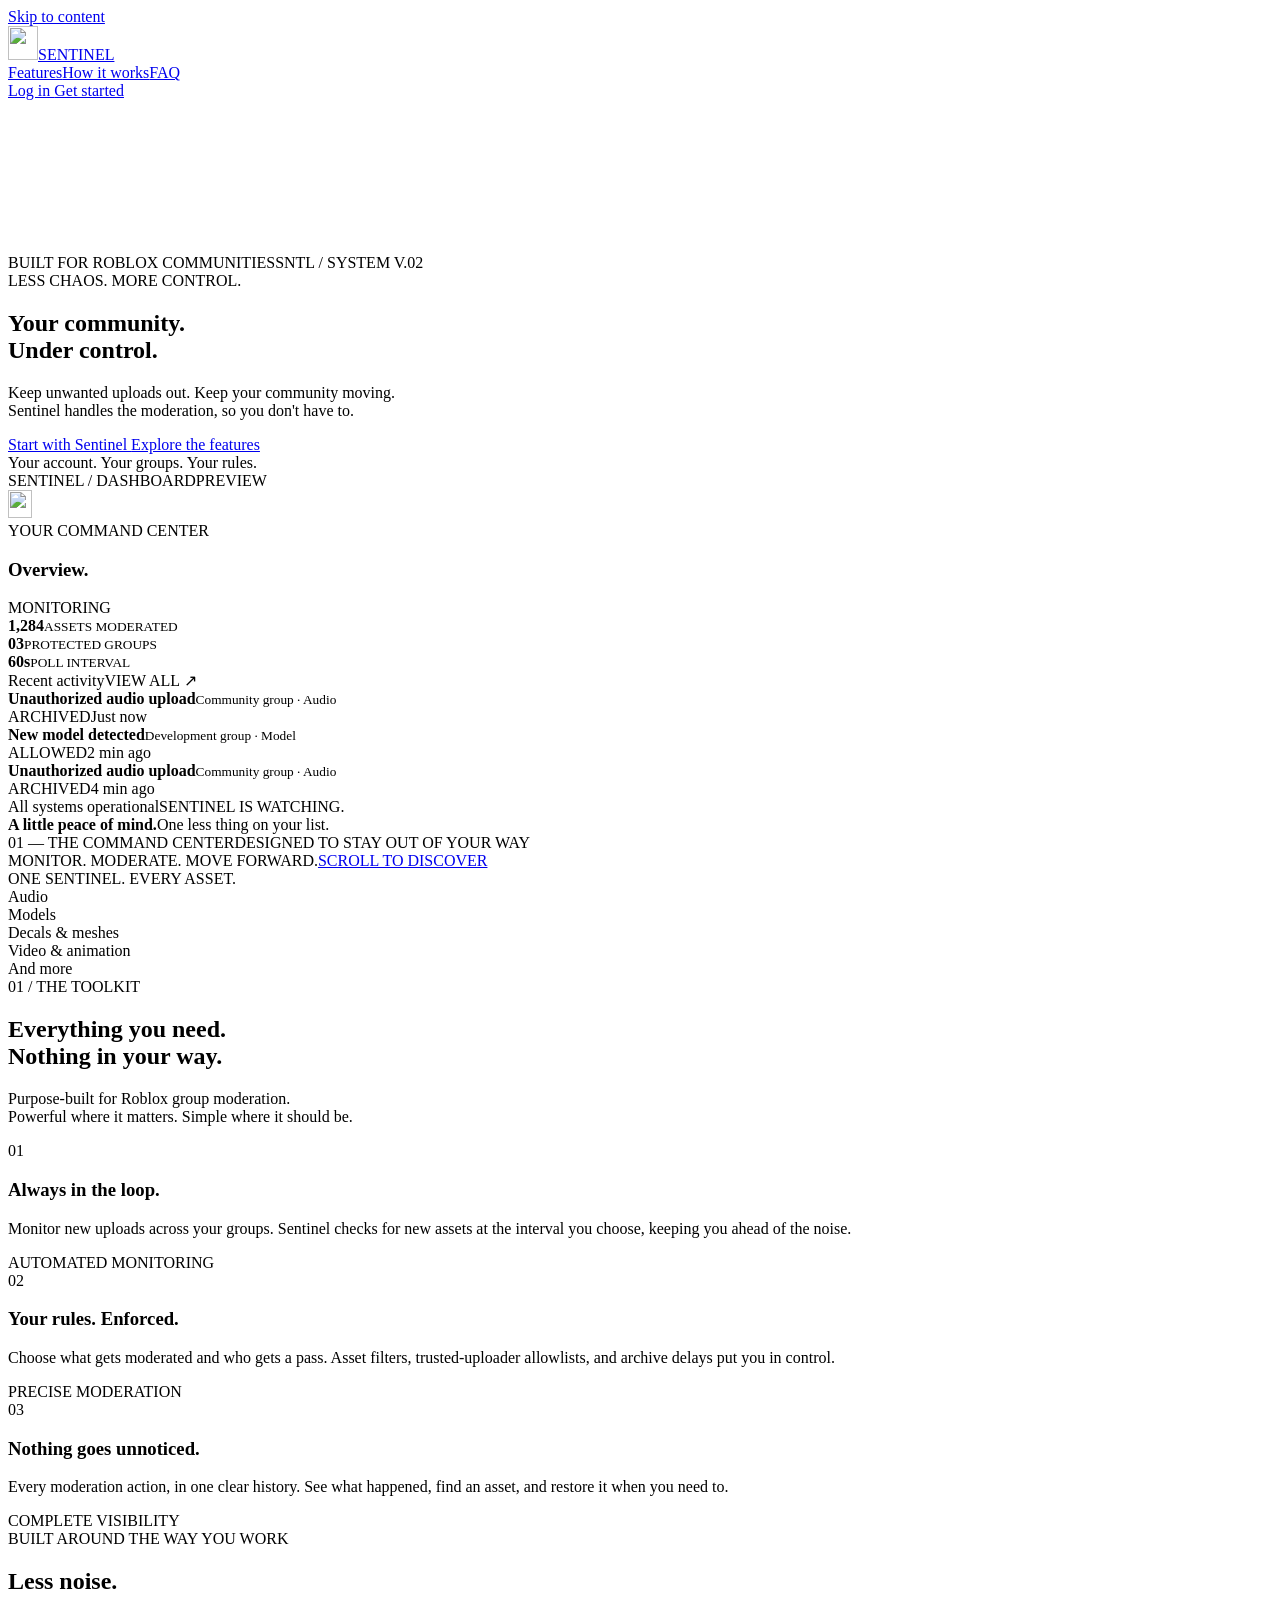
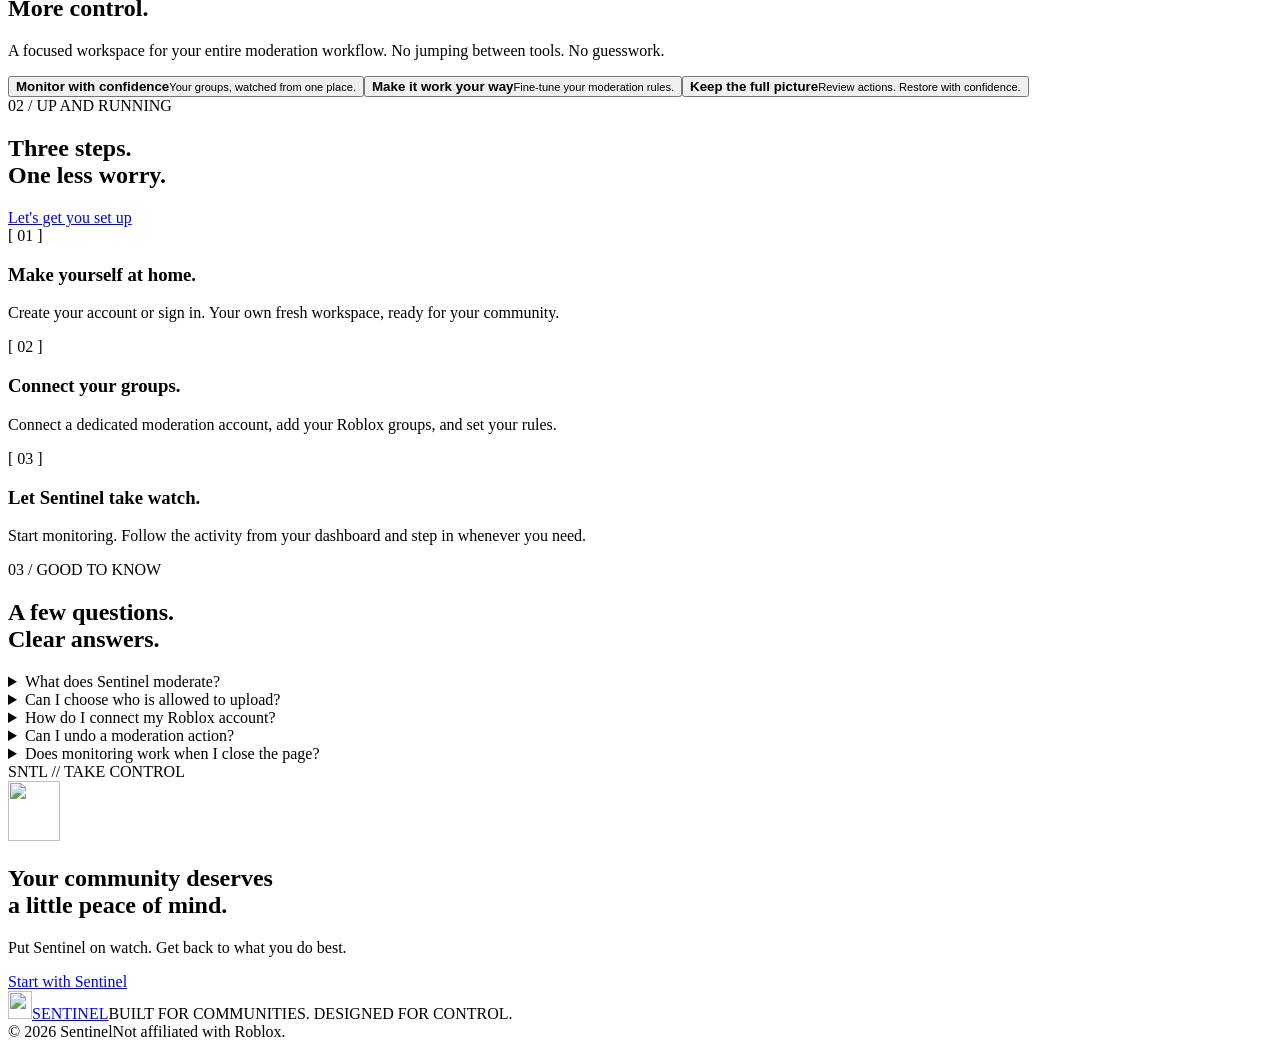
==== commit fff6209f: "Remove beta branding and use Sentinel icon" ====
--- a/static/index.html
+++ b/static/index.html
@@ -6,7 +6,7 @@
   <meta name="description" content="A quieter way to protect your Roblox groups. Monitor uploads, automate asset moderation, and keep every action in view with Sentinel.">
   <meta name="theme-color" content="#101010"><meta name="keywords" content="Sentinel,Roblox,moderation,asset monitoring,group management">
   <meta property="og:type" content="website"><meta property="og:site_name" content="Sentinel"><meta property="og:title" content="Your community. Under control."><meta property="og:description" content="Monitor. Moderate. Stay in control. Purpose-built asset moderation for Roblox groups.">
-  <link rel="icon" href="/sentinel/static/assets/mark.svg" type="image/svg+xml">
+  <link rel="icon" href="/sentinel/static/assets/sentinelLogo.png" type="image/svg+xml">
   <link rel="preconnect" href="https://fonts.googleapis.com"><link rel="preconnect" href="https://fonts.gstatic.com" crossorigin>
   <link href="https://fonts.googleapis.com/css2?family=DM+Mono:wght@400;500&family=Outfit:wght@300;400;500;600;700;800&family=Syne:wght@600;700;800&display=swap" rel="stylesheet">
   <link rel="stylesheet" href="/sentinel/static/styles.css">
@@ -14,7 +14,7 @@
 <body class="landing">
   <a class="skip-link" href="#main">Skip to content</a>
   <header class="site-header">
-    <a href="/sentinel" class="brand" aria-label="Sentinel home"><img src="/sentinel/static/assets/mark.svg" alt="" width="30" height="34"><span>SENTINEL</span><span class="beta">BETA</span></a>
+    <a href="/sentinel" class="brand" aria-label="Sentinel home"><img src="/sentinel/static/assets/sentinelLogo.png" alt="" width="30" height="34"><span>SENTINEL</span></a>
     <nav class="desktop-nav" aria-label="Main navigation"><a href="#features">Features</a><a href="#how-it-works">How it works</a><a href="#faq">FAQ</a></nav>
     <div class="header-actions"><a class="login-link" href="/sentinel/login">Log in <span data-icon="arrow"></span></a><a class="button button-white button-small" href="/sentinel/login?mode=create">Get started <span data-icon="arrow"></span></a></div>
   </header>
@@ -24,7 +24,7 @@
         <video autoplay muted loop playsinline preload="metadata" poster="/sentinel/static/assets/sentinel-poster.jpg" id="hero-video"><source src="/sentinel/static/assets/sentinel-loop.mp4" type="video/mp4"></video>
         <div class="hero-shade"></div><div class="glitch-block glitch-one"></div><div class="glitch-block glitch-two"></div><div class="glitch-block glitch-three"></div><div class="glitch-block glitch-four"></div><div class="scanlines"></div>
       </div>
-      <div class="hero-topline"><span class="mono"><span class="signal-dot"></span> BUILT FOR ROBLOX COMMUNITIES</span><span class="mono subtle">SNTL / SYSTEM V.02</span></div>
+      <div class="hero-topline"><span class="mono">BUILT FOR ROBLOX COMMUNITIES</span><span class="mono subtle">SNTL / SYSTEM V.02</span></div>
       <div class="hero-layout">
         <div class="hero-copy">
           <span class="eyebrow">LESS CHAOS. MORE CONTROL.</span>
@@ -37,14 +37,14 @@
           <div class="preview-window">
             <div class="preview-titlebar"><div class="window-dots"><i></i><i></i><i></i></div><span class="mono">SENTINEL / DASHBOARD</span><span class="preview-demo">PREVIEW</span></div>
             <div class="preview-body">
-              <div class="preview-sidebar"><img src="/sentinel/static/assets/mark.svg" alt="" width="24" height="28"><span class="selected" data-icon="grid"></span><span data-icon="layers"></span><span data-icon="clock"></span><span data-icon="sliders"></span></div>
-              <div class="preview-content"><div class="preview-heading"><div><span class="preview-eyebrow">YOUR COMMAND CENTER</span><h3>Overview<span class="tiny-period">.</span></h3></div><span class="live-badge"><i></i> MONITORING</span></div>
+              <div class="preview-sidebar"><img src="/sentinel/static/assets/sentinelLogo.png" alt="" width="24" height="28"><span class="selected" data-icon="grid"></span><span data-icon="layers"></span><span data-icon="clock"></span><span data-icon="sliders"></span></div>
+              <div class="preview-content"><div class="preview-heading"><div><span class="preview-eyebrow">YOUR COMMAND CENTER</span><h3>Overview<span class="tiny-period">.</span></h3></div><span class="live-badge">MONITORING</span></div>
                 <div class="preview-stats"><div><span data-icon="shield"></span><strong>1,284</strong><small>ASSETS MODERATED</small></div><div><span data-icon="users"></span><strong>03</strong><small>PROTECTED GROUPS</small></div><div><span data-icon="activity"></span><strong>60s</strong><small>POLL INTERVAL</small></div></div>
                 <div class="preview-section-head"><span>Recent activity</span><span class="mono subtle">VIEW ALL ↗</span></div>
                 <div class="preview-activity"><span class="activity-icon" data-icon="audio"></span><div><b>Unauthorized audio upload</b><small>Community group · Audio</small></div><span class="mini-badge">ARCHIVED</span><time>Just now</time></div>
                 <div class="preview-activity"><span class="activity-icon" data-icon="box"></span><div><b>New model detected</b><small>Development group · Model</small></div><span class="mini-badge allowed">ALLOWED</span><time>2 min ago</time></div>
                 <div class="preview-activity"><span class="activity-icon" data-icon="audio"></span><div><b>Unauthorized audio upload</b><small>Community group · Audio</small></div><span class="mini-badge">ARCHIVED</span><time>4 min ago</time></div>
-                <div class="preview-bottom"><span class="signal-dot"></span> All systems operational<span class="mono">SENTINEL IS WATCHING.</span></div>
+                <div class="preview-bottom">All systems operational<span class="mono">SENTINEL IS WATCHING.</span></div>
               </div>
             </div>
           </div>
@@ -58,9 +58,9 @@
     <section id="features" class="section features-section">
       <div class="section-heading"><div><span class="eyebrow">01 / THE TOOLKIT</span><h2>Everything you need.<br><span>Nothing in your way.</span></h2></div><p>Purpose-built for Roblox group moderation.<br>Powerful where it matters. Simple where it should be.</p></div>
       <div class="feature-cards">
-        <article class="feature-card"><div class="feature-top"><span class="feature-icon" data-icon="activity"></span><span class="mono">01</span></div><h3>Always in the loop.</h3><p>Monitor new uploads across your groups. Sentinel checks for new assets at the interval you choose, keeping you ahead of the noise.</p><span class="feature-label"><i></i> AUTOMATED MONITORING</span></article>
-        <article class="feature-card"><div class="feature-top"><span class="feature-icon" data-icon="shield"></span><span class="mono">02</span></div><h3>Your rules. Enforced.</h3><p>Choose what gets moderated and who gets a pass. Asset filters, trusted-uploader allowlists, and archive delays put you in control.</p><span class="feature-label"><i></i> PRECISE MODERATION</span></article>
-        <article class="feature-card"><div class="feature-top"><span class="feature-icon" data-icon="clock"></span><span class="mono">03</span></div><h3>Nothing goes unnoticed.</h3><p>Every moderation action, in one clear history. See what happened, find an asset, and restore it when you need to.</p><span class="feature-label"><i></i> COMPLETE VISIBILITY</span></article>
+        <article class="feature-card"><div class="feature-top"><span class="feature-icon" data-icon="activity"></span><span class="mono">01</span></div><h3>Always in the loop.</h3><p>Monitor new uploads across your groups. Sentinel checks for new assets at the interval you choose, keeping you ahead of the noise.</p><span class="feature-label">AUTOMATED MONITORING</span></article>
+        <article class="feature-card"><div class="feature-top"><span class="feature-icon" data-icon="shield"></span><span class="mono">02</span></div><h3>Your rules. Enforced.</h3><p>Choose what gets moderated and who gets a pass. Asset filters, trusted-uploader allowlists, and archive delays put you in control.</p><span class="feature-label">PRECISE MODERATION</span></article>
+        <article class="feature-card"><div class="feature-top"><span class="feature-icon" data-icon="clock"></span><span class="mono">03</span></div><h3>Nothing goes unnoticed.</h3><p>Every moderation action, in one clear history. See what happened, find an asset, and restore it when you need to.</p><span class="feature-label">COMPLETE VISIBILITY</span></article>
       </div>
     </section>
     <section class="section control-section">
@@ -69,9 +69,9 @@
     </section>
     <section id="how-it-works" class="section steps-section"><div class="section-heading"><div><span class="eyebrow">02 / UP AND RUNNING</span><h2>Three steps.<br><span>One less worry.</span></h2></div><a href="/sentinel/login?mode=create" class="text-link">Let's get you set up <span data-icon="arrow"></span></a></div><div class="steps"><article><span class="step-number mono">[ 01 ]</span><h3>Make yourself at home.</h3><p>Create your account or sign in. Your own fresh workspace, ready for your community.</p></article><article><span class="step-number mono">[ 02 ]</span><h3>Connect your groups.</h3><p>Connect a dedicated moderation account, add your Roblox groups, and set your rules.</p></article><article><span class="step-number mono">[ 03 ]</span><h3>Let Sentinel take watch.</h3><p>Start monitoring. Follow the activity from your dashboard and step in whenever you need.</p></article></div></section>
     <section id="faq" class="section faq-section"><div><span class="eyebrow">03 / GOOD TO KNOW</span><h2>A few questions.<br><span>Clear answers.</span></h2></div><div class="faq-list"><details><summary>What does Sentinel moderate?<span data-icon="plus"></span></summary><p>Sentinel monitors new Roblox group uploads and can archive audio, decals, videos, meshes, plugins, animations, models, and packages. System-generated images cannot be archived through Roblox's API.</p></details><details><summary>Can I choose who is allowed to upload?<span data-icon="plus"></span></summary><p>Yes. Add trusted uploader usernames or user IDs to your allowlist. You can use one allowlist for all asset types, or create specific lists for individual types.</p></details><details><summary>How do I connect my Roblox account?<span data-icon="plus"></span></summary><p>Sign in to Sentinel, then securely connect a dedicated moderation account from your dashboard. Use an account with permission to manage the groups you add. Its session credential stays in server memory and is not saved to the database.</p></details><details><summary>Can I undo a moderation action?<span data-icon="plus"></span></summary><p>You can restore archived assets from your moderation history when Roblox permits the action and your connected account has the required permissions. Restored assets are excluded from automatic re-archiving.</p></details><details><summary>Does monitoring work when I close the page?<span data-icon="plus"></span></summary><p>Monitoring runs on the Sentinel server, not in your browser. It continues while the server is running and your connected Roblox session remains valid. After a server restart, you will need to reconnect your moderation account.</p></details></div></section>
-    <section class="bottom-cta"><div class="cta-coordinate mono">SNTL // TAKE CONTROL</div><img src="/sentinel/static/assets/mark.svg" alt="" width="52" height="60"><h2>Your community deserves<br>a little peace of mind.</h2><p>Put Sentinel on watch. Get back to what you do best.</p><a href="/sentinel/login?mode=create" class="button button-white">Start with Sentinel <span data-icon="arrow"></span></a></section>
+    <section class="bottom-cta"><div class="cta-coordinate mono">SNTL // TAKE CONTROL</div><img src="/sentinel/static/assets/sentinelLogo.png" alt="" width="52" height="60"><h2>Your community deserves<br>a little peace of mind.</h2><p>Put Sentinel on watch. Get back to what you do best.</p><a href="/sentinel/login?mode=create" class="button button-white">Start with Sentinel <span data-icon="arrow"></span></a></section>
   </main>
-  <footer class="site-footer"><a href="/sentinel" class="brand"><img src="/sentinel/static/assets/mark.svg" alt="" width="24" height="28"><span>SENTINEL</span></a><span class="mono">BUILT FOR COMMUNITIES. DESIGNED FOR CONTROL.</span><div><span>© <span id="year">2026</span> Sentinel</span><span class="footer-dot"></span><span>Not affiliated with Roblox.</span></div></footer>
+  <footer class="site-footer"><a href="/sentinel" class="brand"><img src="/sentinel/static/assets/sentinelLogo.png" alt="" width="24" height="28"><span>SENTINEL</span></a><span class="mono">BUILT FOR COMMUNITIES. DESIGNED FOR CONTROL.</span><div><span>© <span id="year">2026</span> Sentinel</span><span class="footer-dot"></span><span>Not affiliated with Roblox.</span></div></footer>
   <script type="module" src="/sentinel/static/landing.js"></script>
 </body>
 </html>
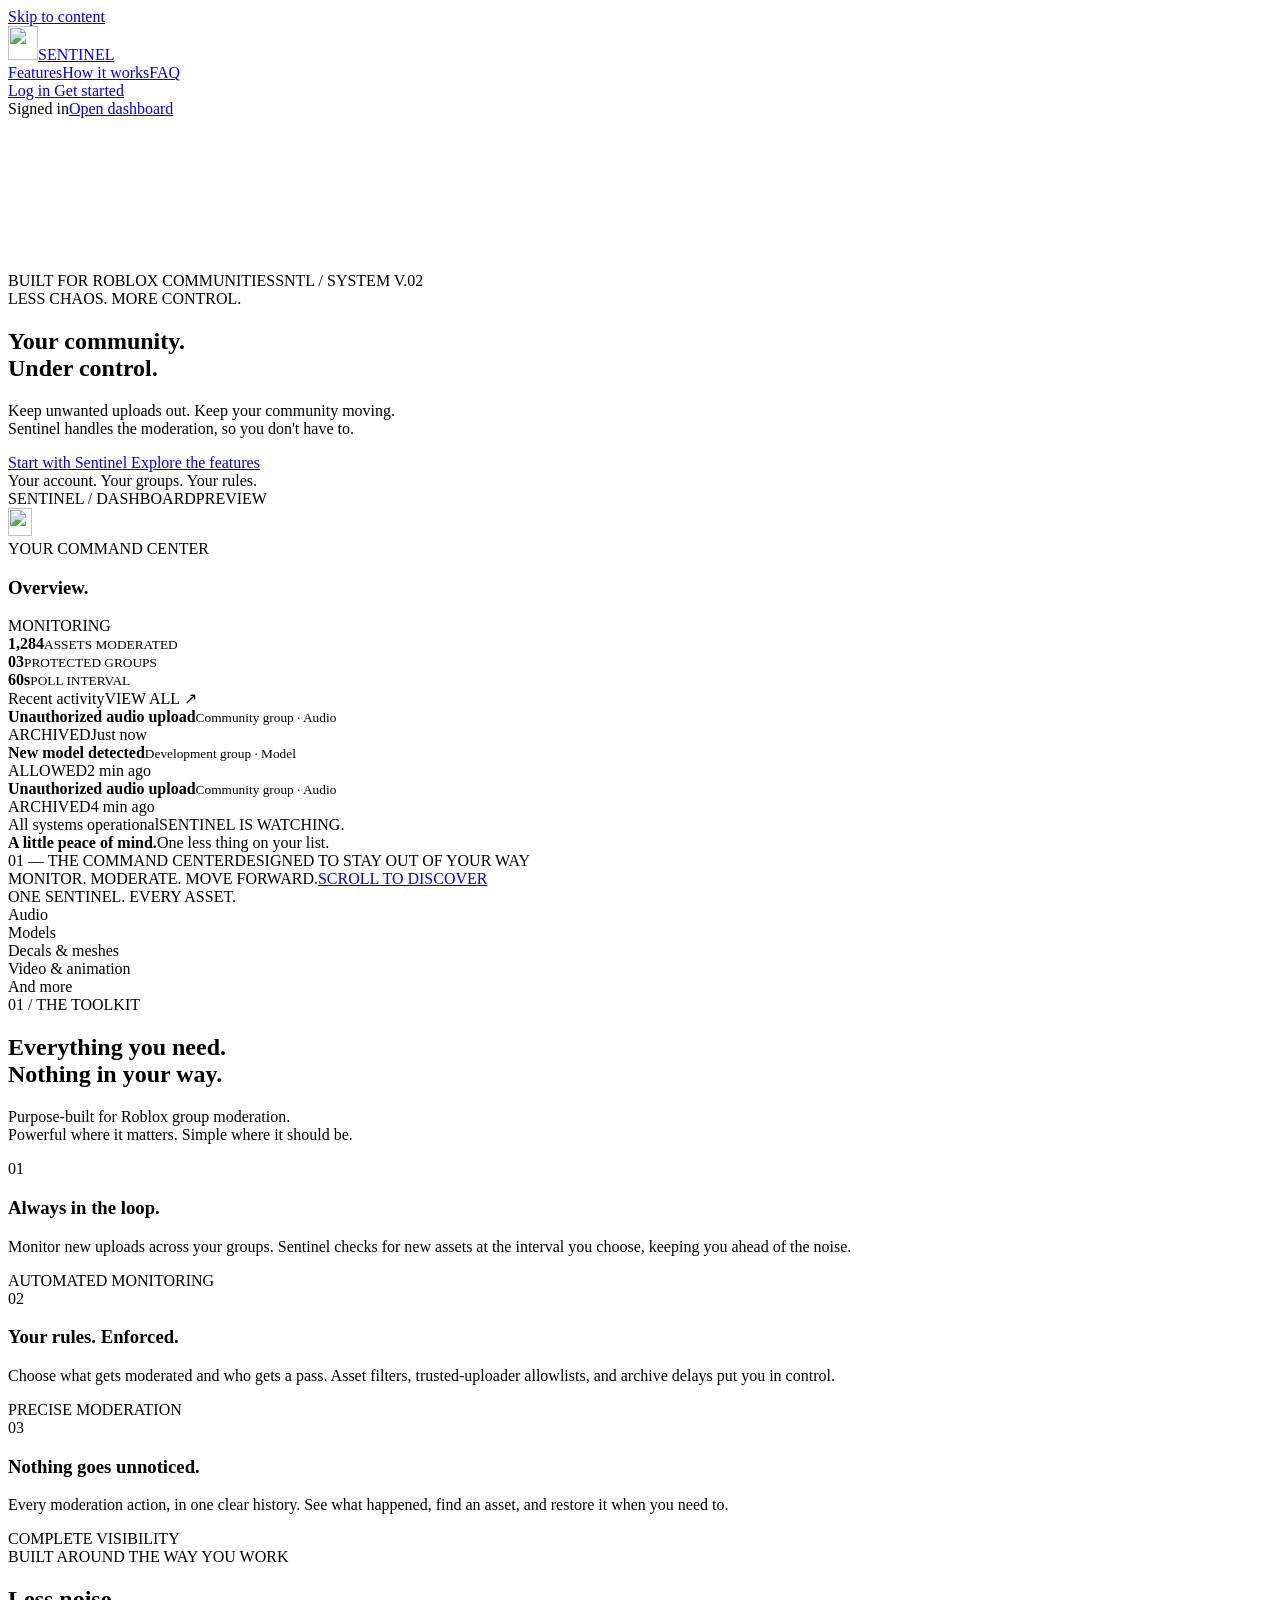
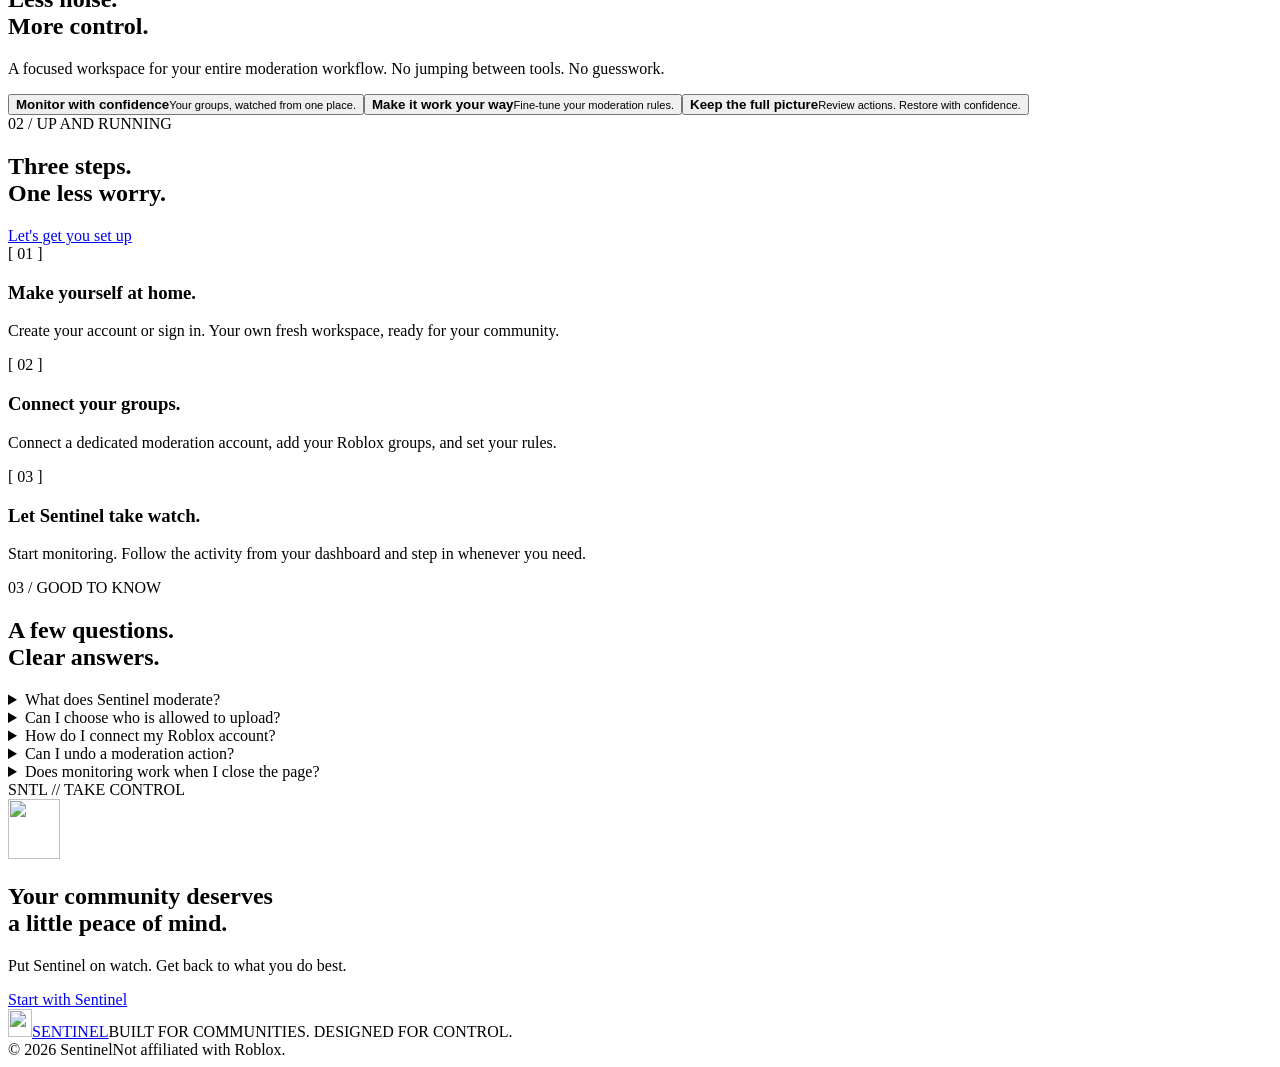
==== commit cff09baf: "Restore Sentinel auth and trusted-device flow" ====
--- a/static/index.html
+++ b/static/index.html
@@ -16,7 +16,7 @@
   <header class="site-header">
     <a href="/sentinel" class="brand" aria-label="Sentinel home"><img src="/sentinel/static/assets/sentinelLogo.png" alt="" width="30" height="34"><span>SENTINEL</span></a>
     <nav class="desktop-nav" aria-label="Main navigation"><a href="#features">Features</a><a href="#how-it-works">How it works</a><a href="#faq">FAQ</a></nav>
-    <div class="header-actions"><a class="login-link" href="/sentinel/login">Log in <span data-icon="arrow"></span></a><a class="button button-white button-small" href="/sentinel/login?mode=create">Get started <span data-icon="arrow"></span></a></div>
+    <div class="header-actions" id="header-actions"><a class="login-link" href="/sentinel/login">Log in <span data-icon="arrow"></span></a><a class="button button-white button-small" href="/sentinel/login?mode=create">Get started <span data-icon="arrow"></span></a></div><div class="header-actions hidden" id="logged-in-actions"><span class="login-link" id="welcome-account">Signed in</span><a class="button button-white button-small" href="/sentinel/Dashboard">Open dashboard <span data-icon="arrow"></span></a></div>
   </header>
   <main id="main">
     <section class="hero" aria-labelledby="hero-title">
